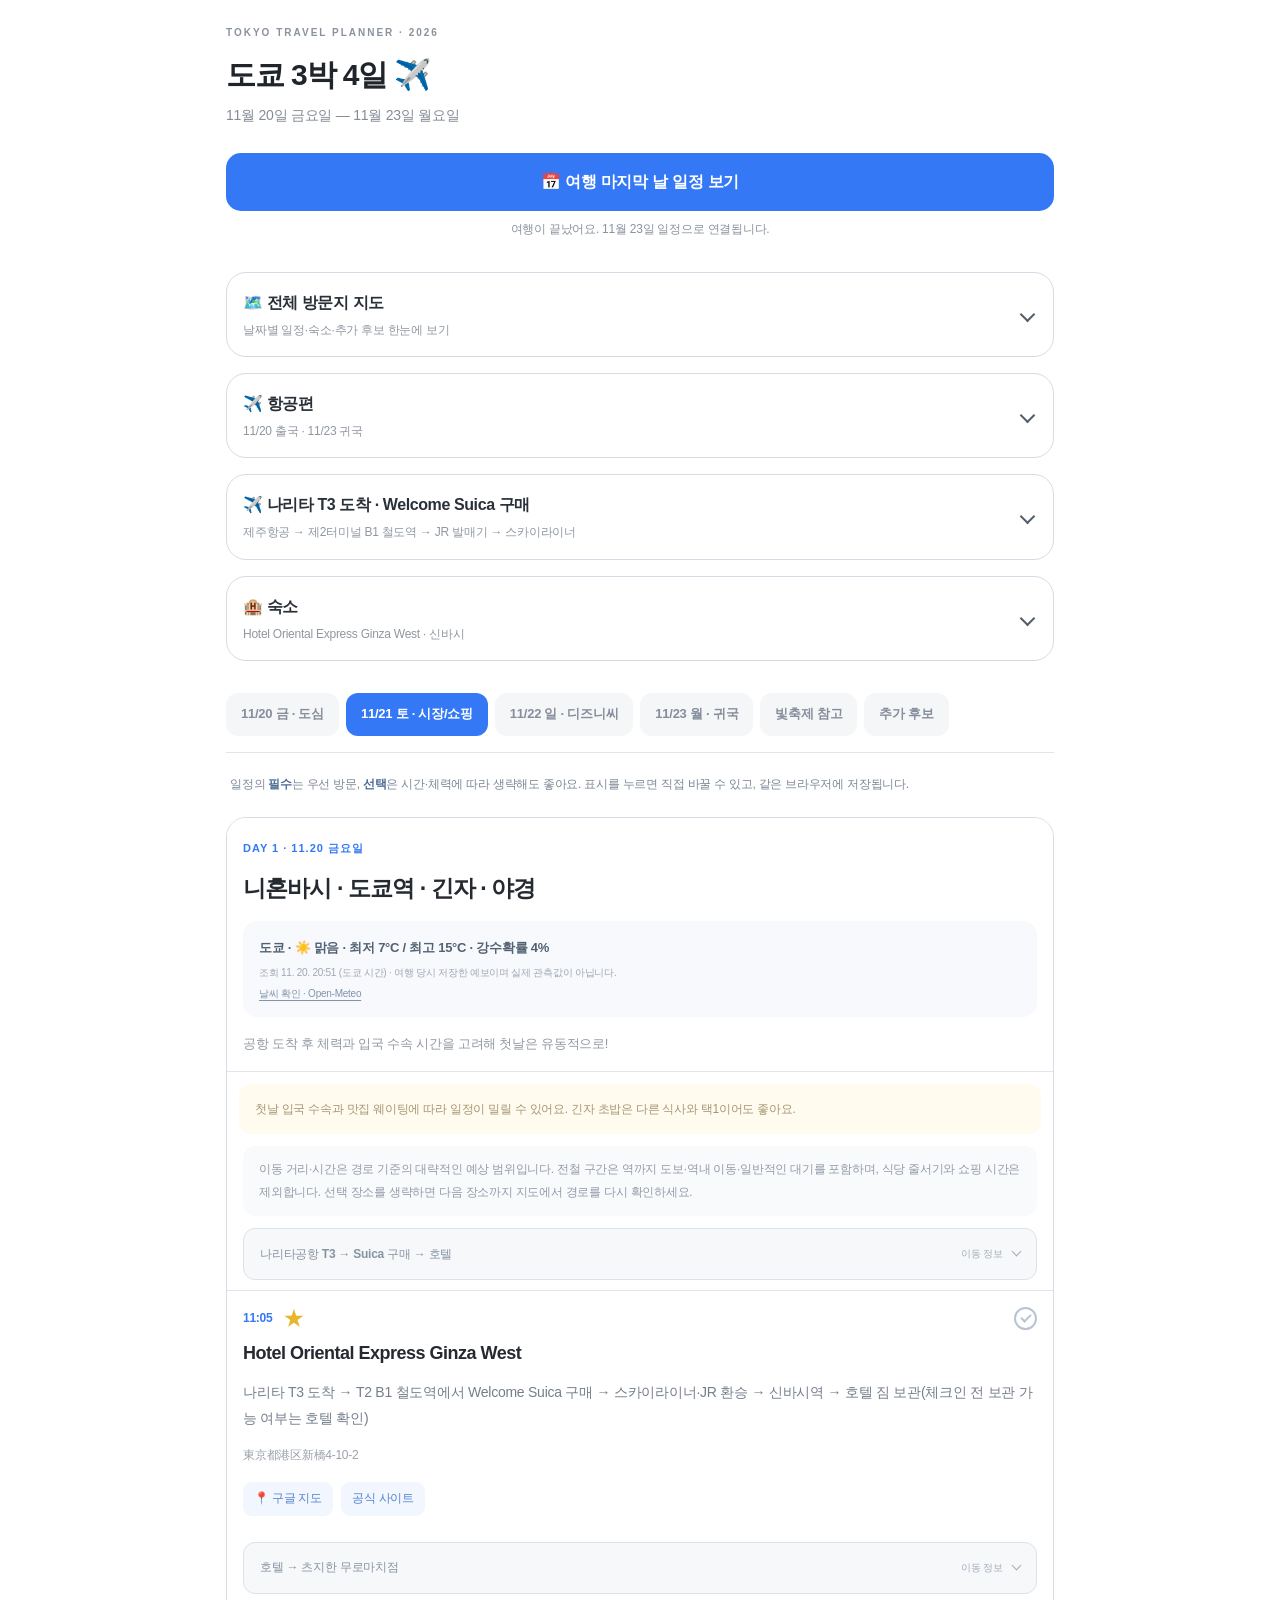
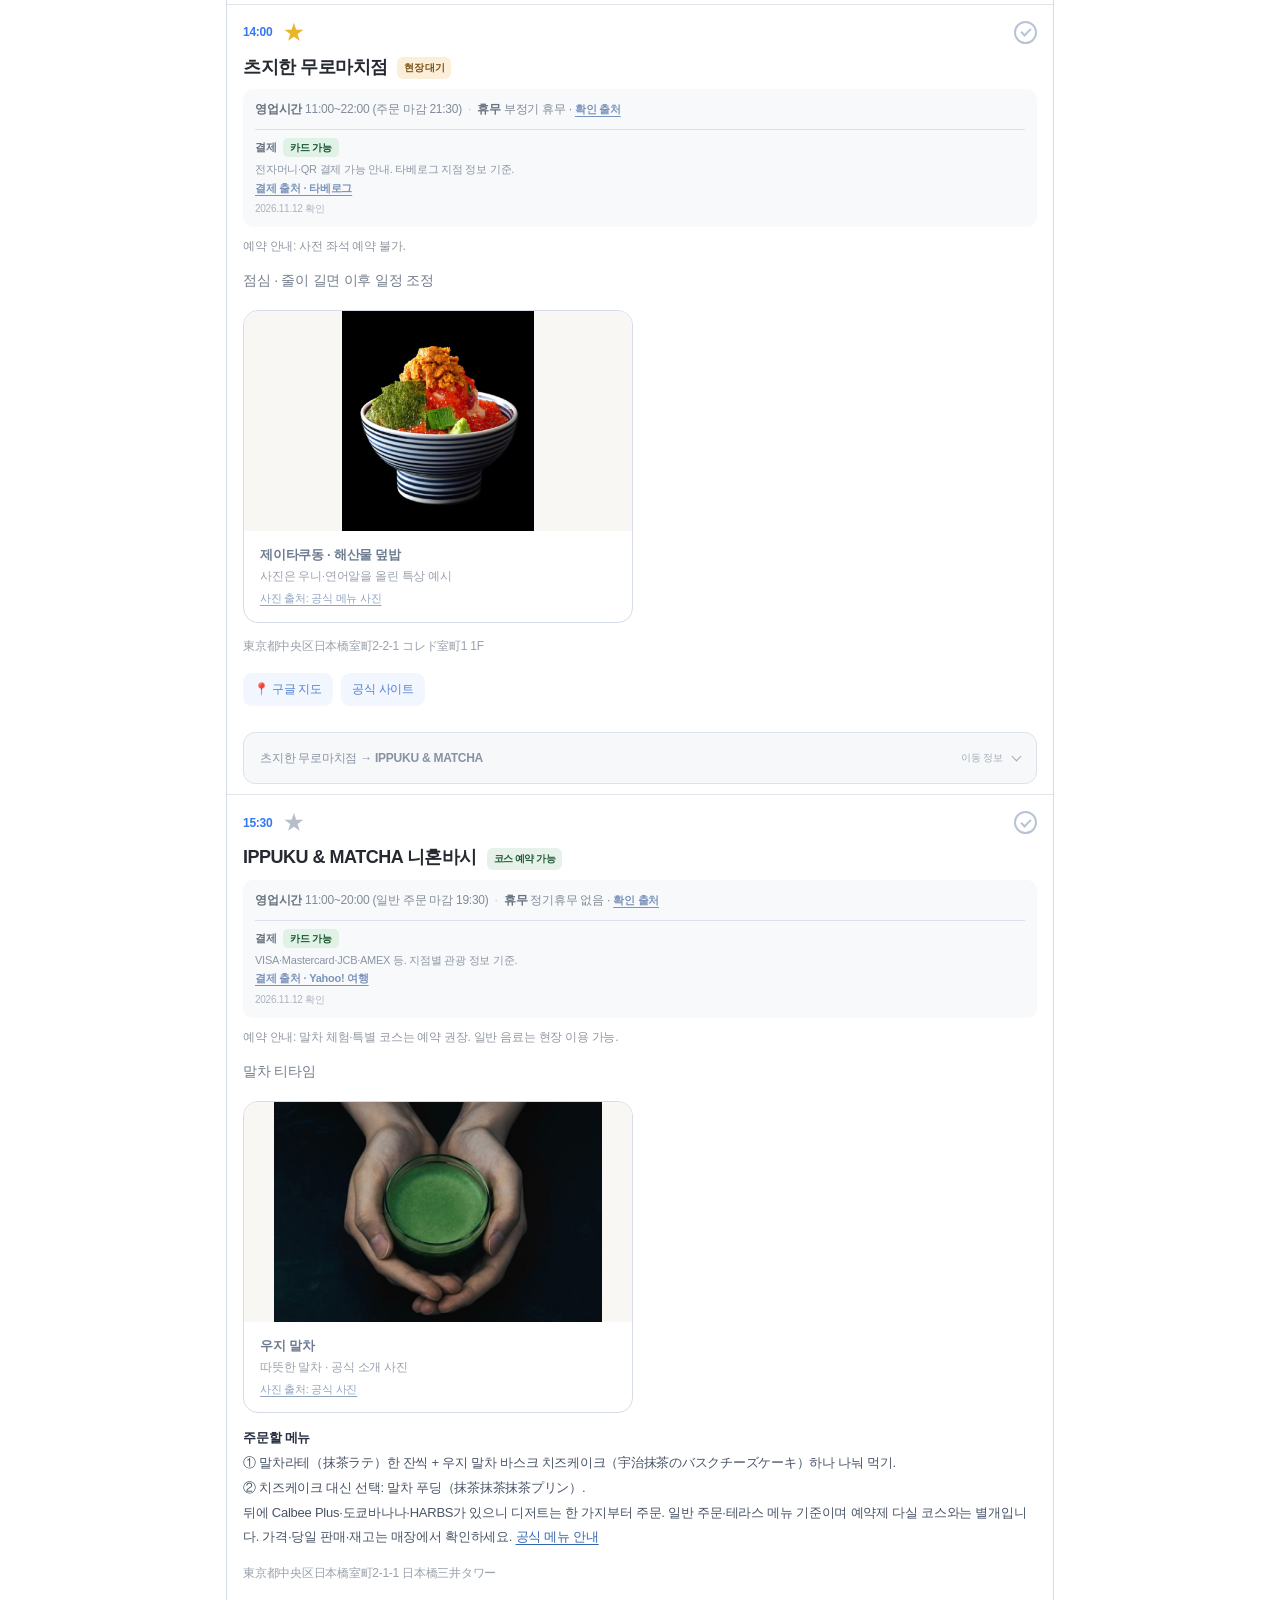
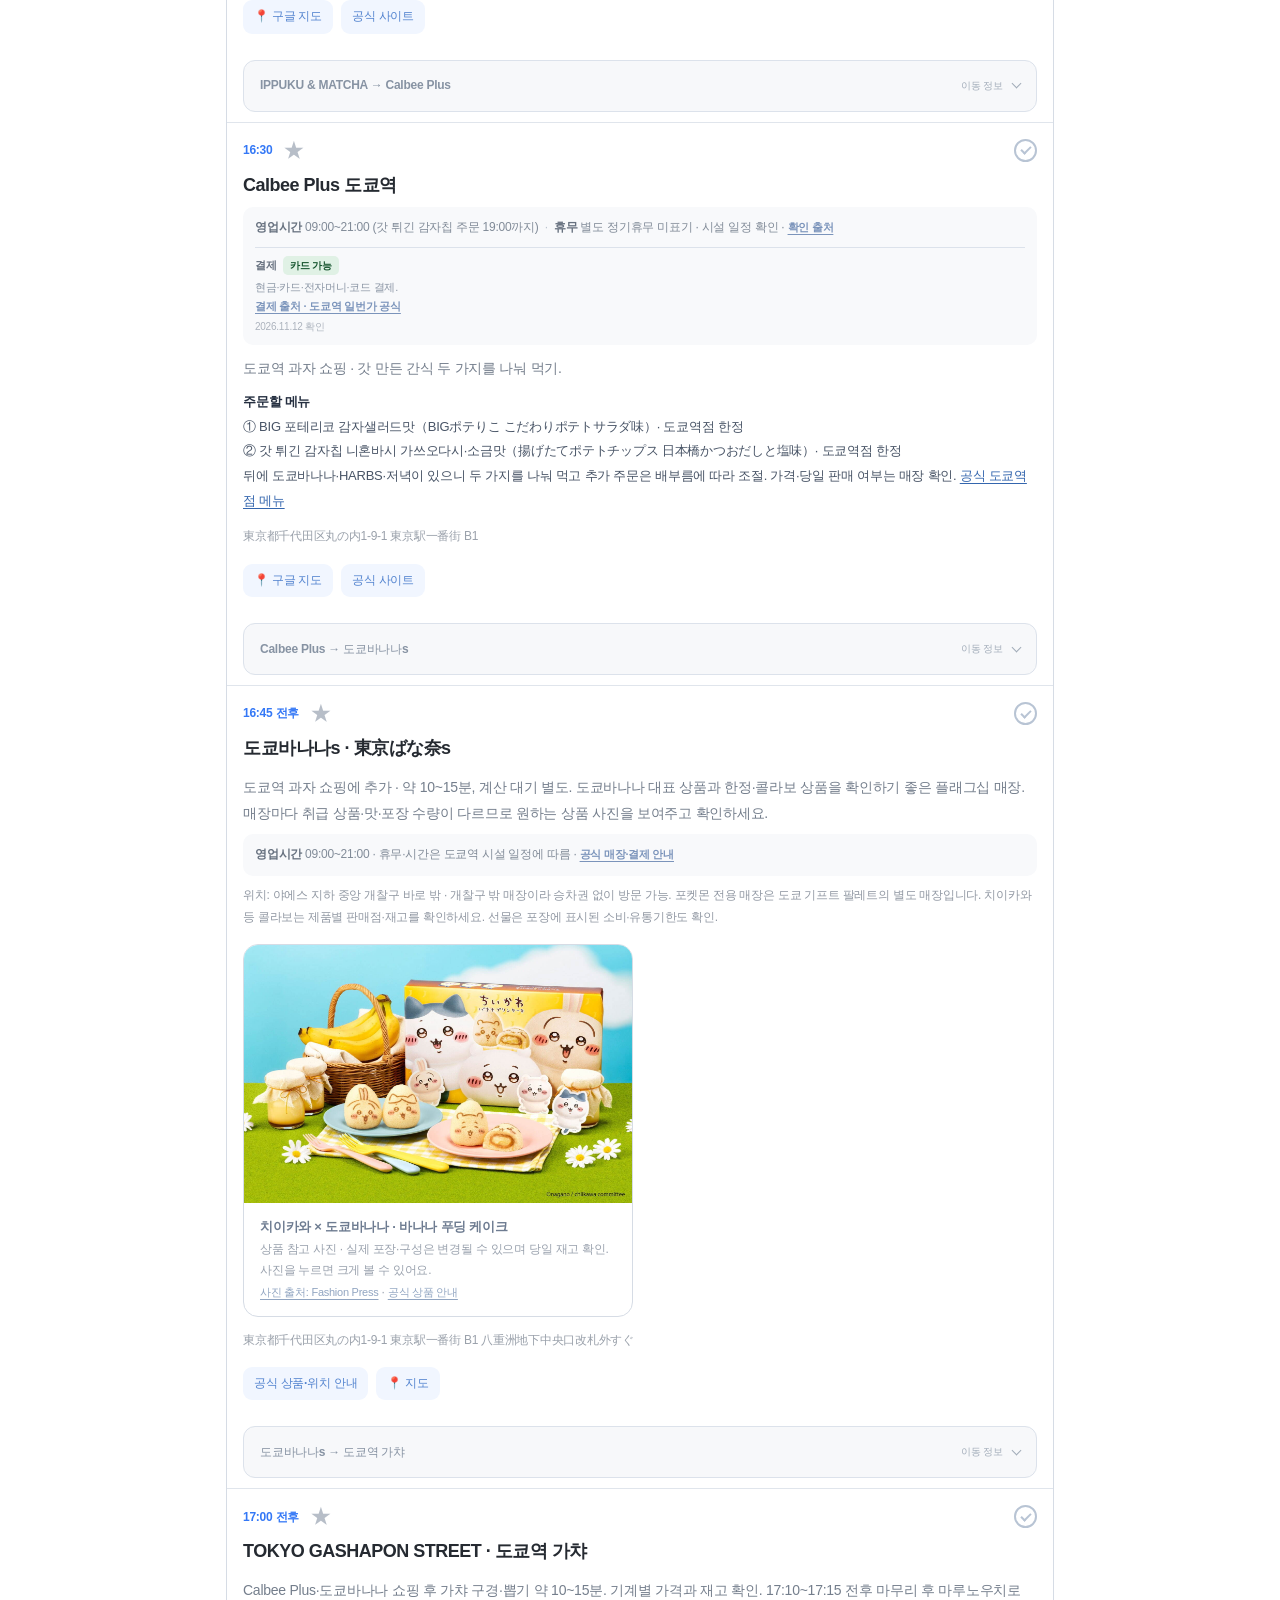
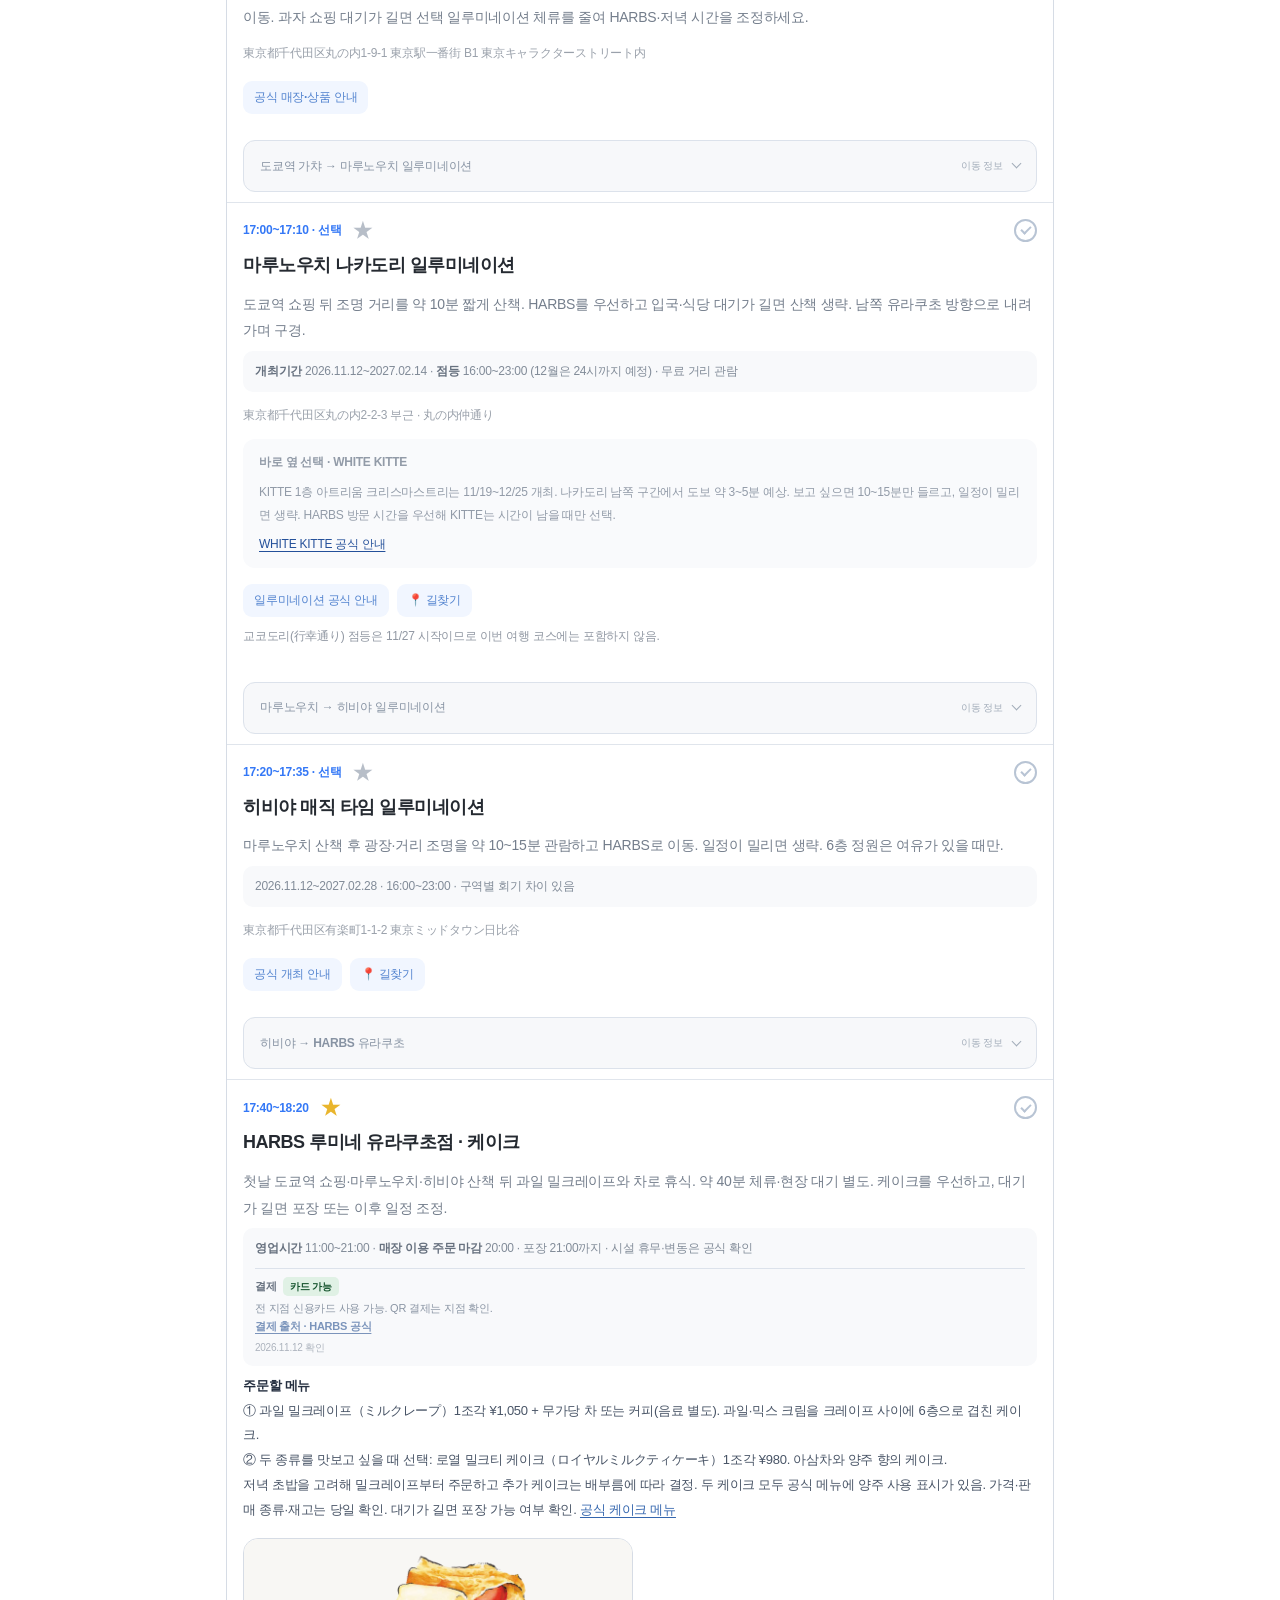
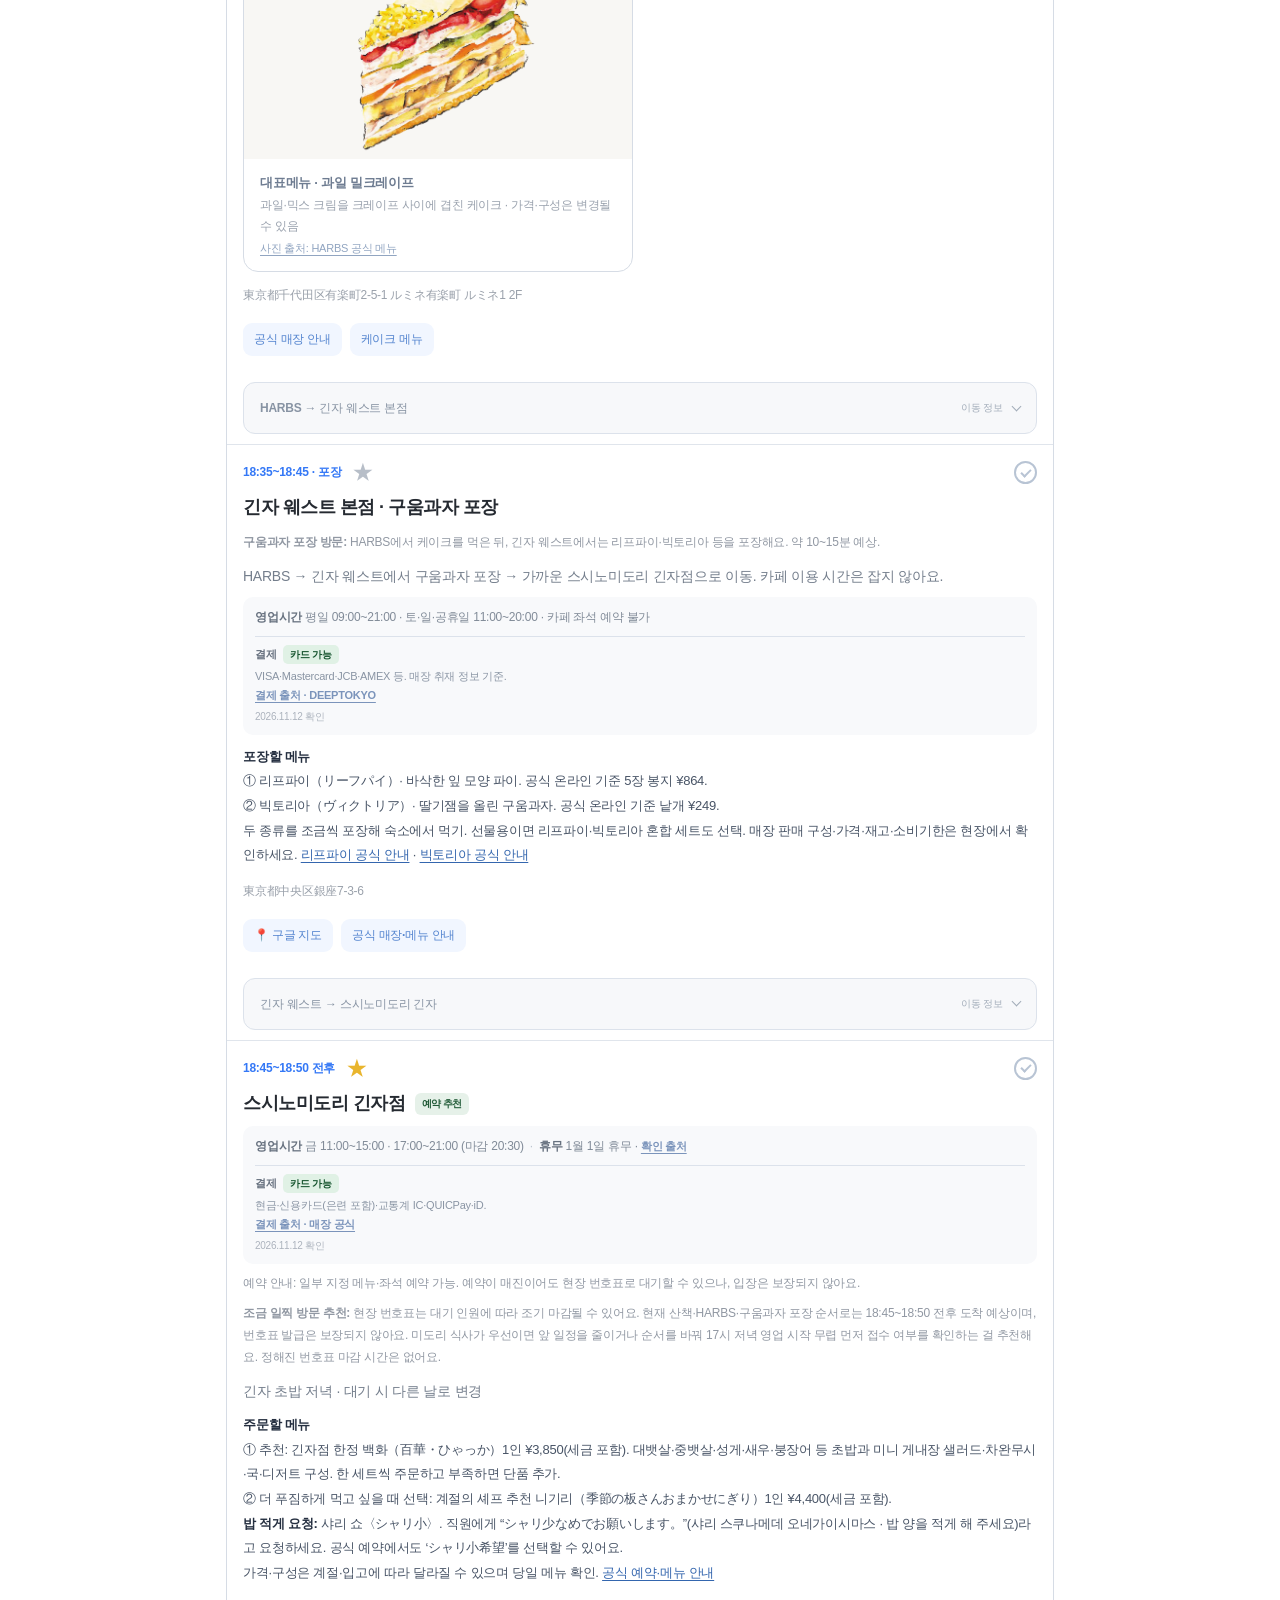
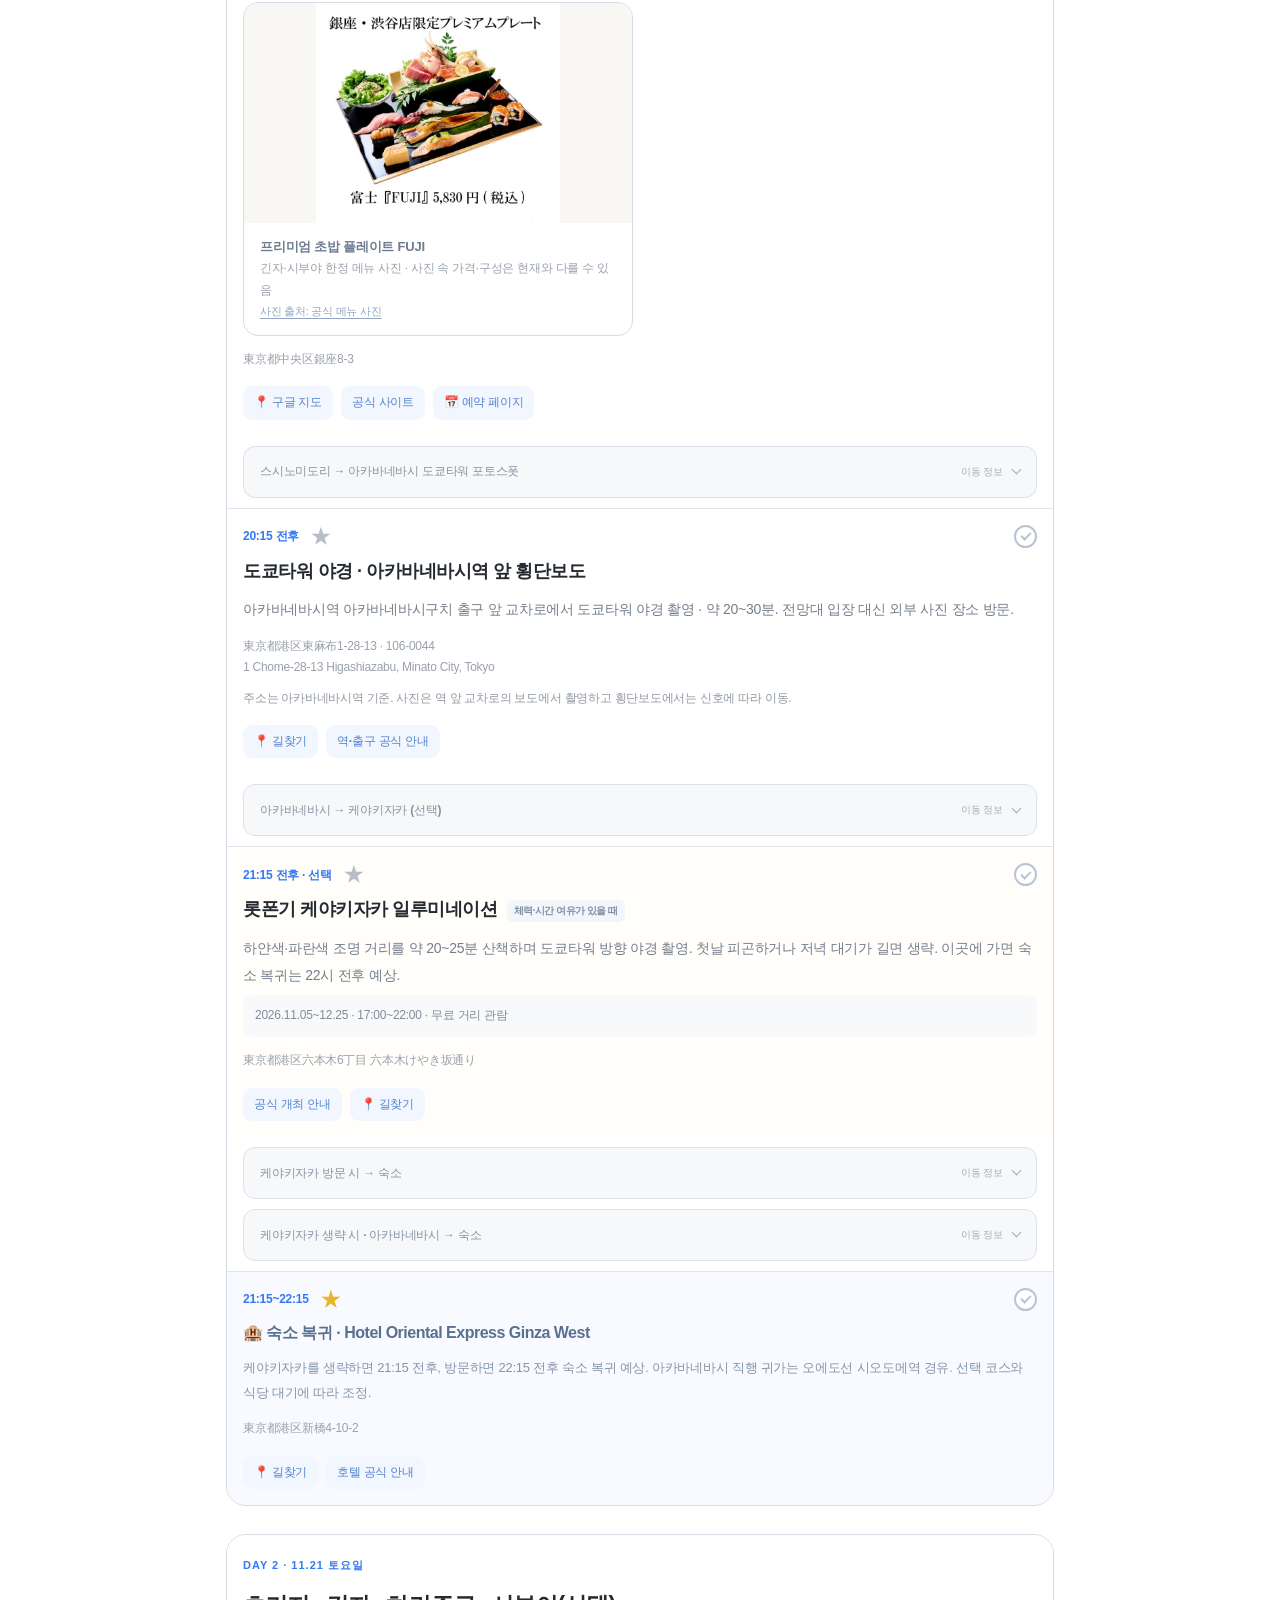
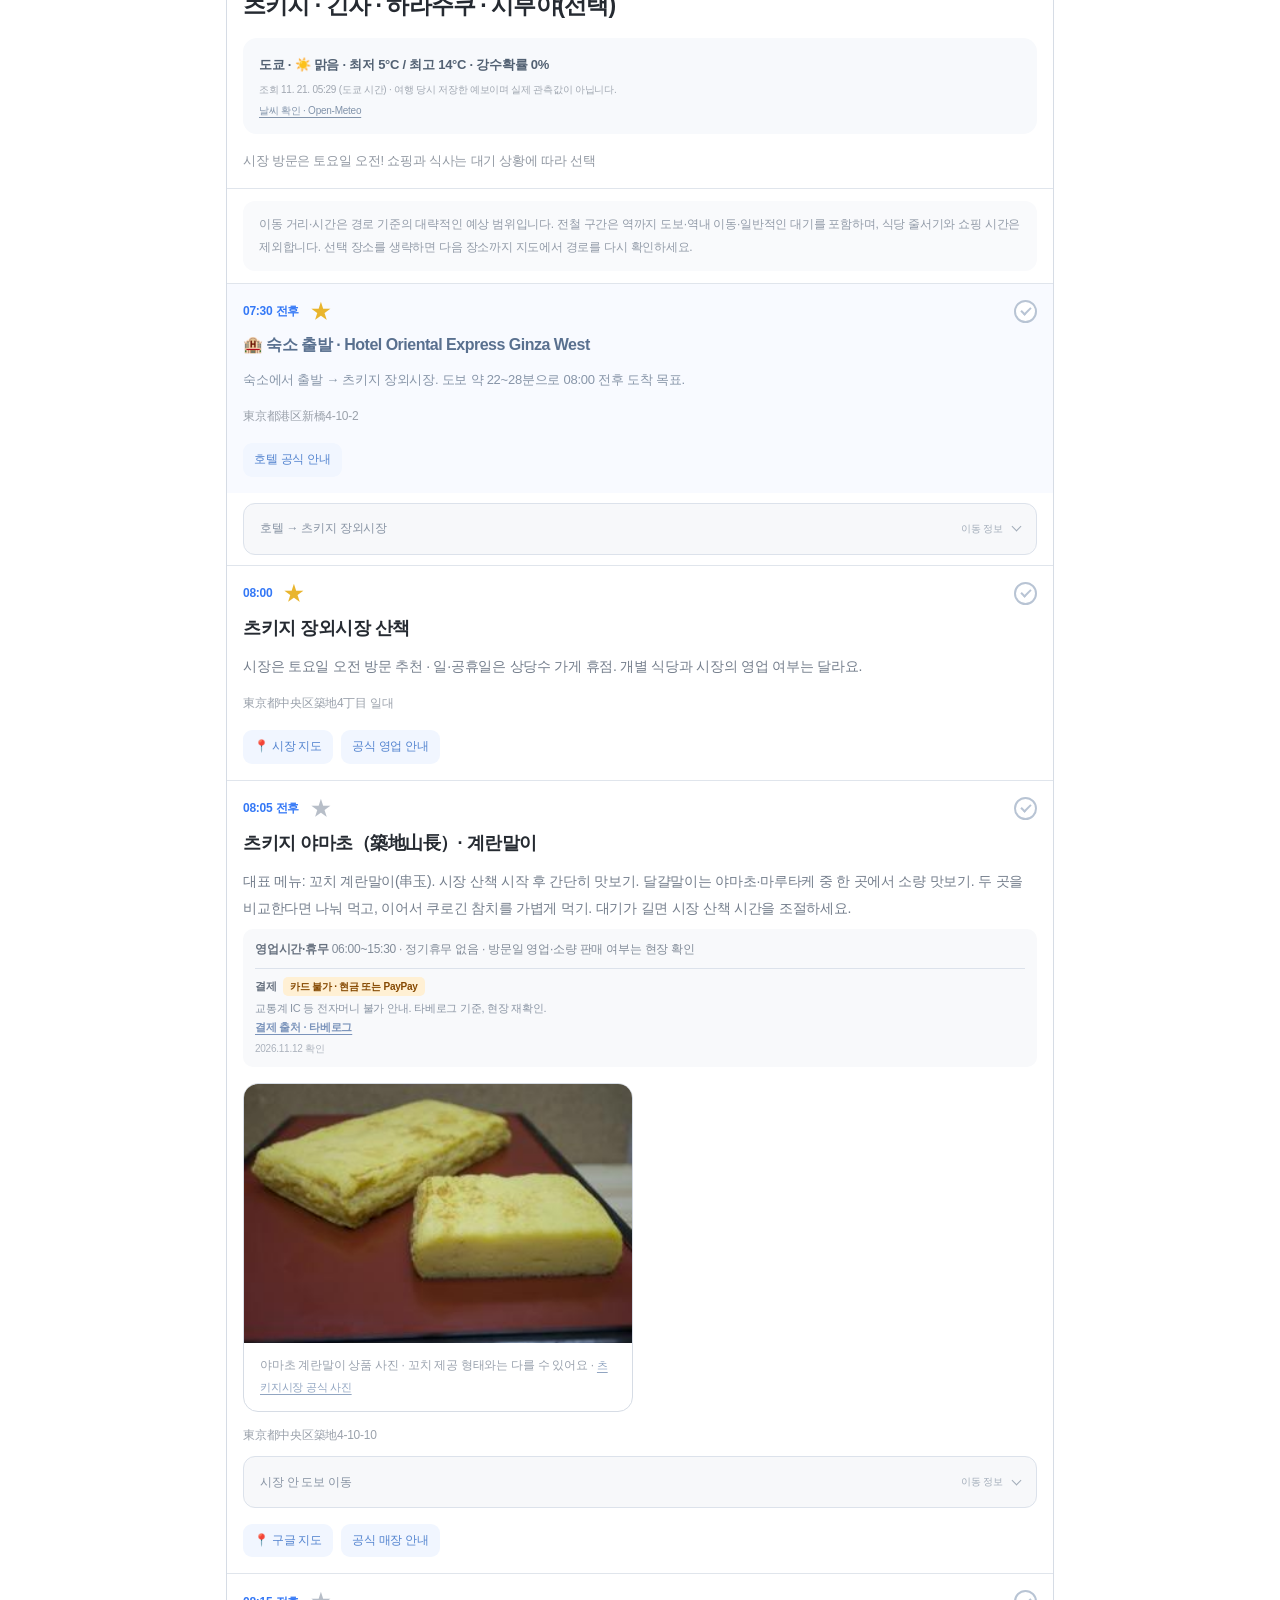
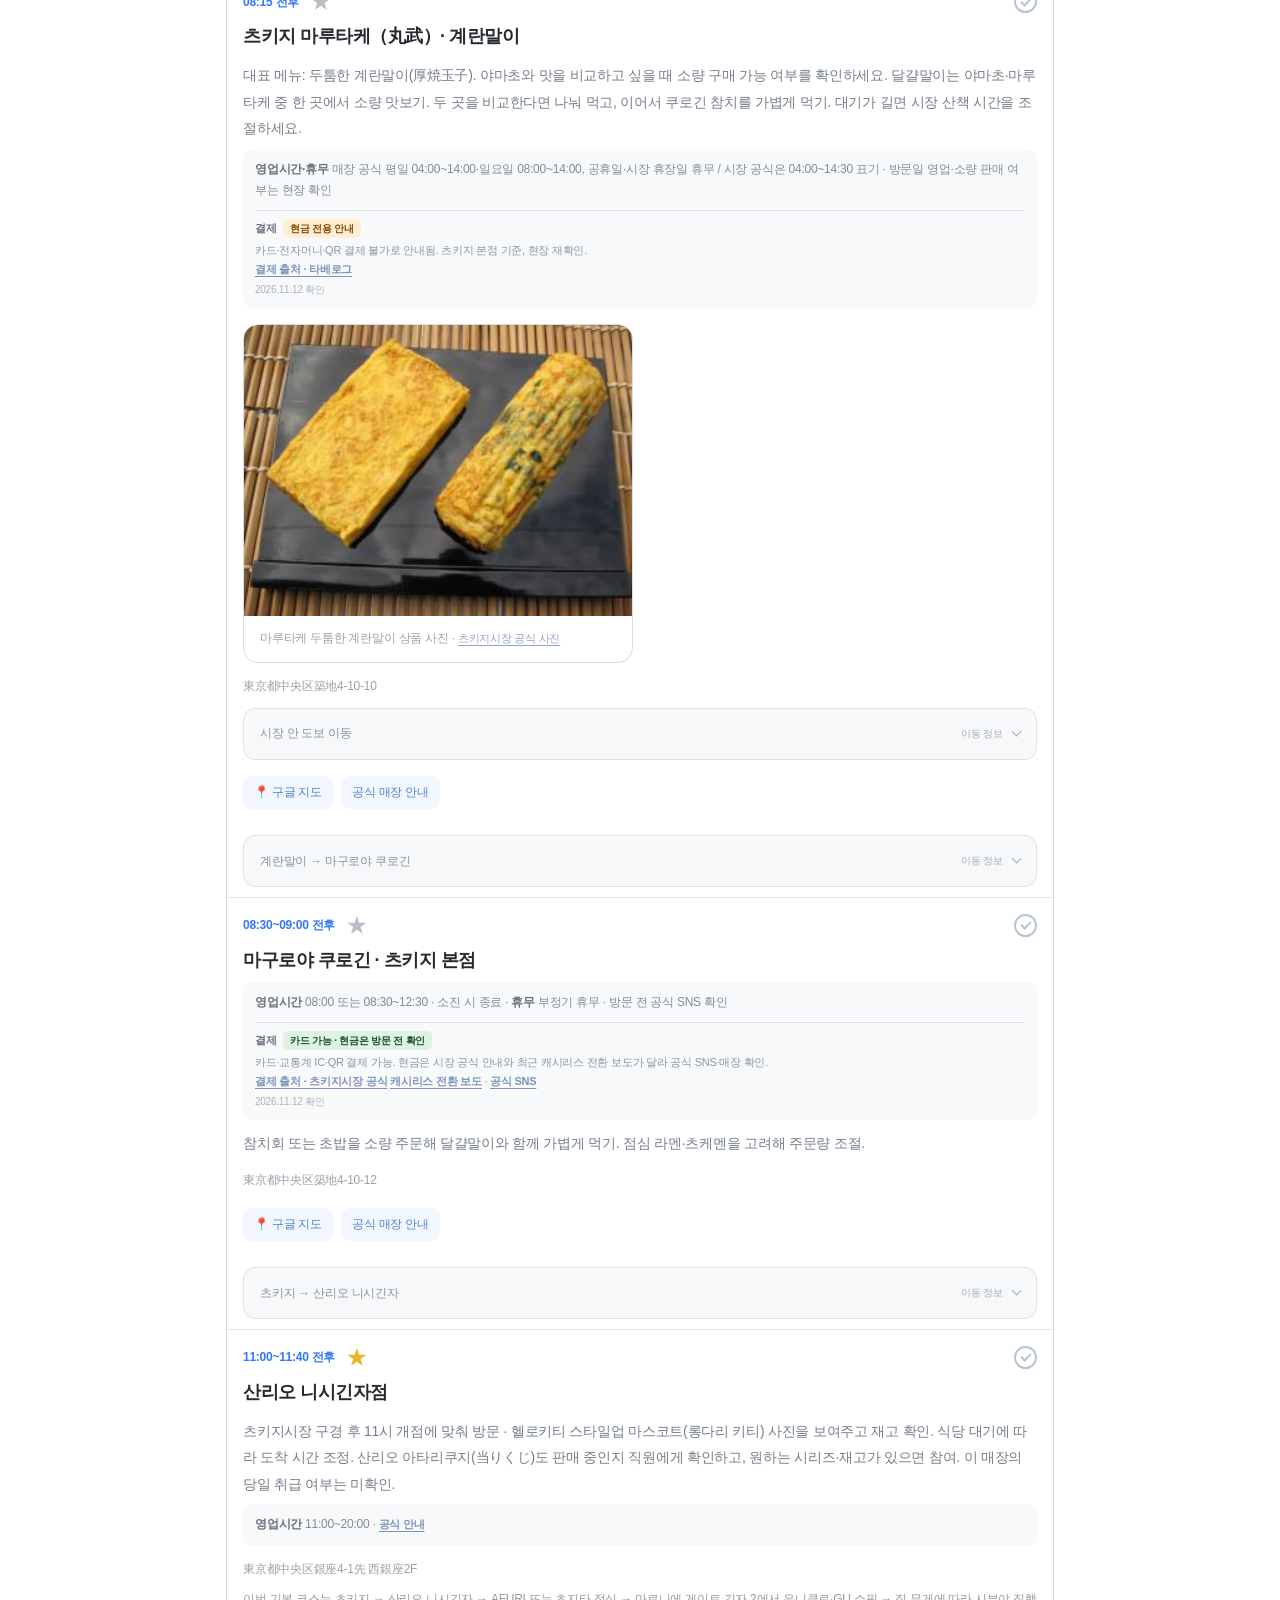
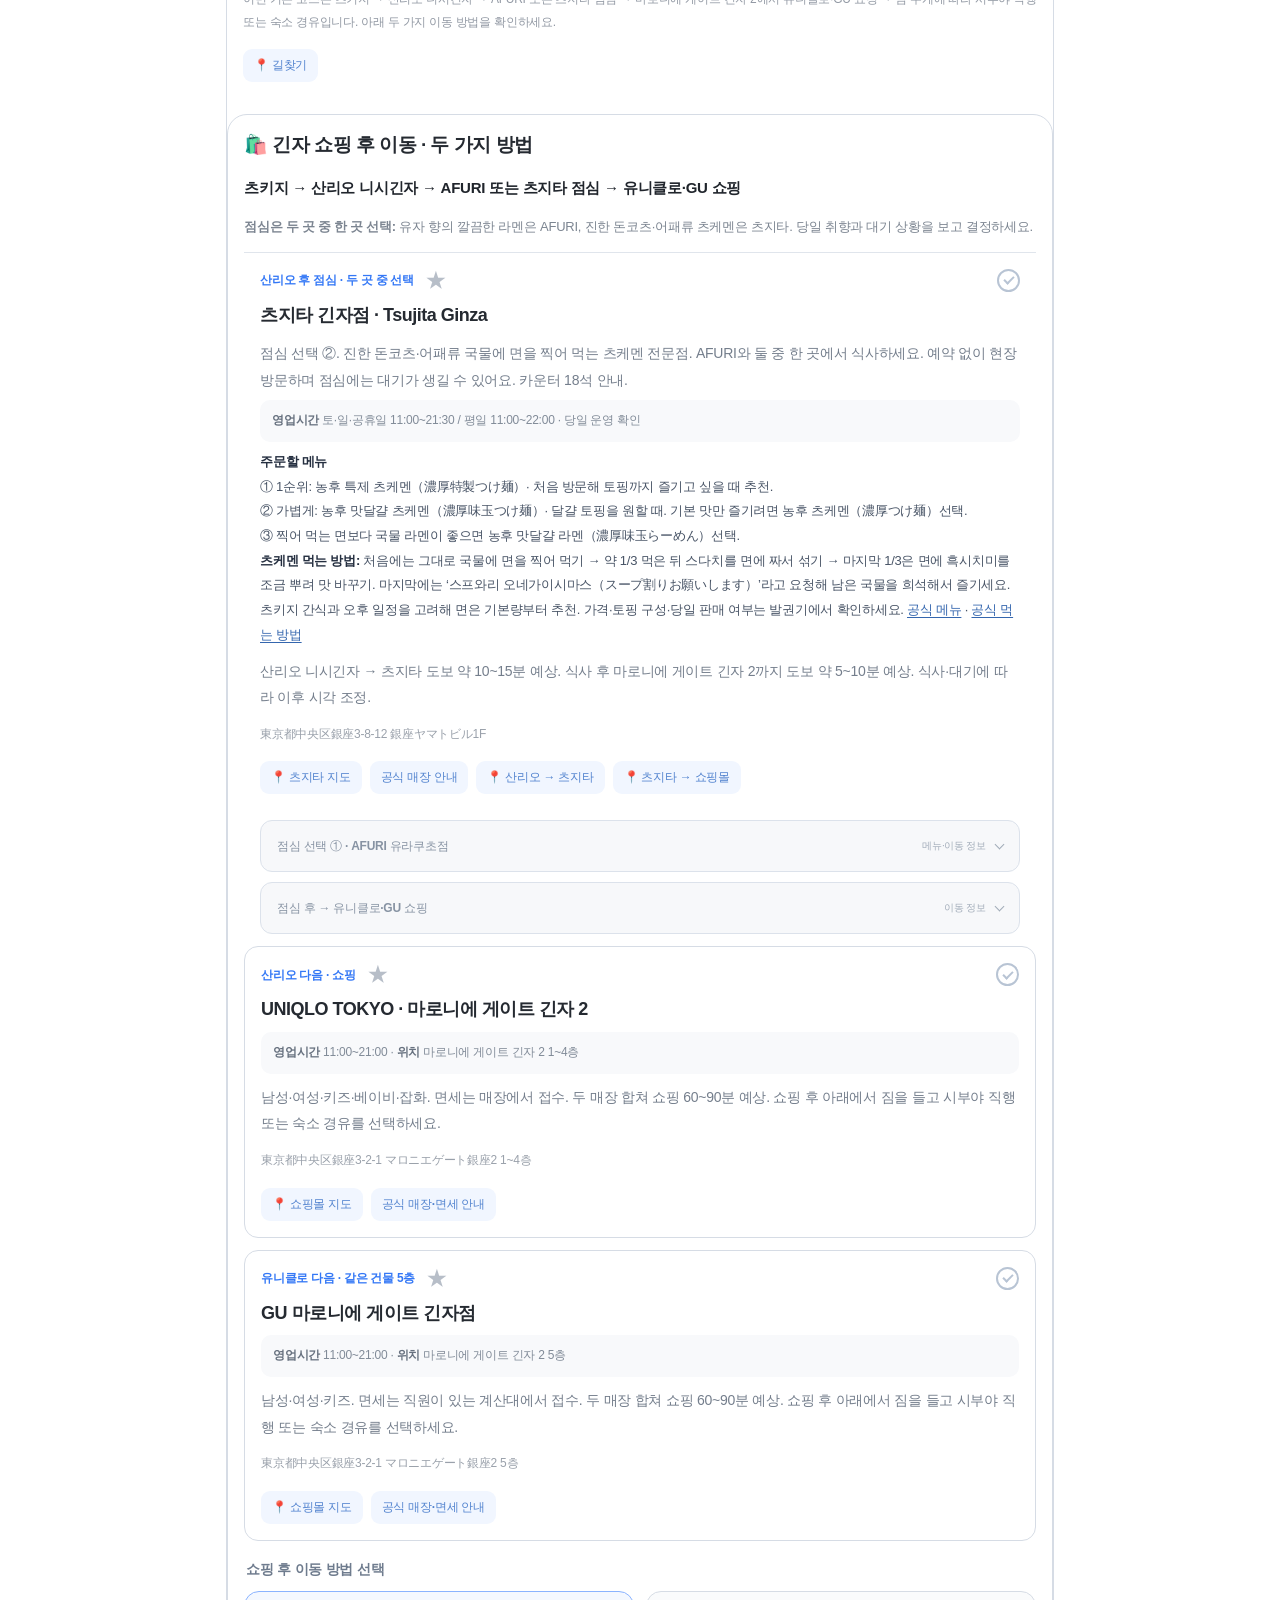
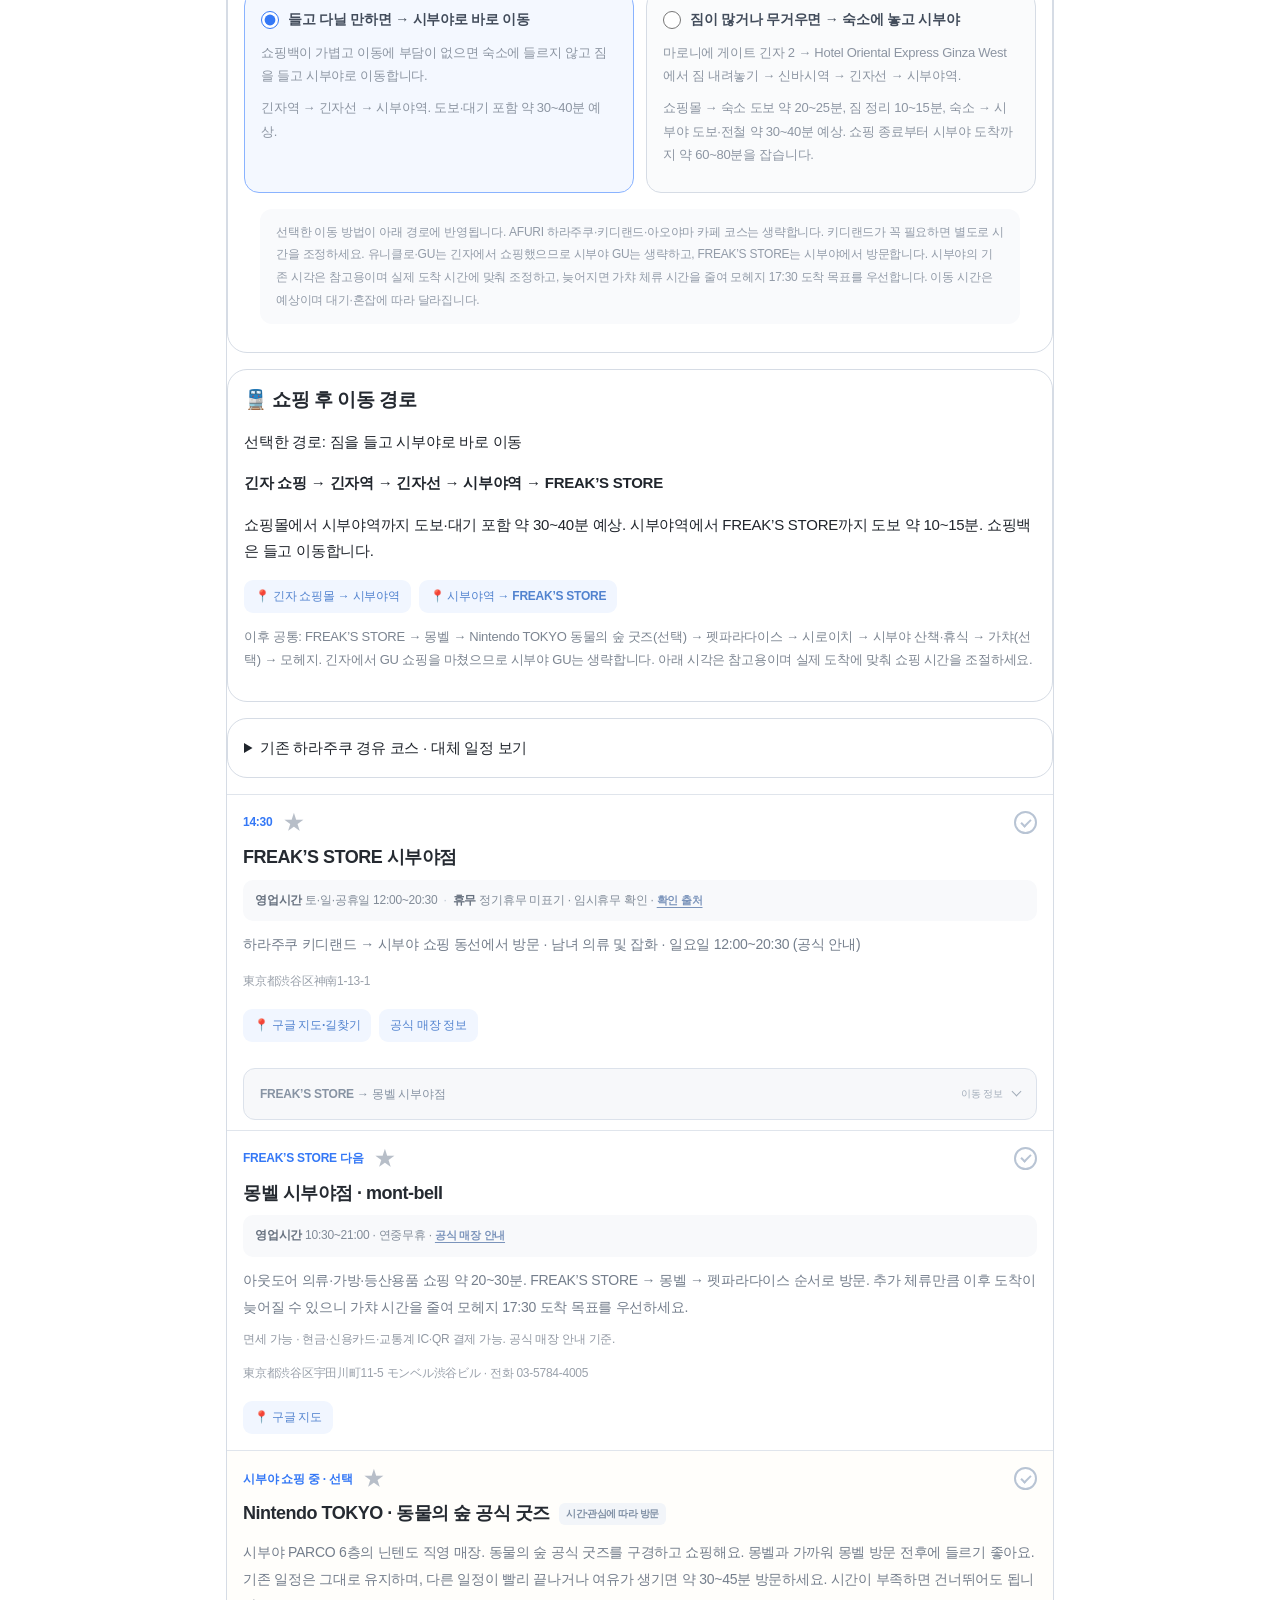
==== index.html @ 05de091c "Refresh trip weather forecasts" ====
<!DOCTYPE html>

<html lang="ko"><head><meta charset="utf-8"/><meta content="width=device-width,initial-scale=1" name="viewport"/><meta content="#ffffff" name="theme-color"/><title>도쿄 3박 4일 여행 일정표 | 2026.11.20–23</title><style>
:root{--ink:#223046;--muted:#6b7788;--line:#e6eaf0;--blue:#3158a3;--peach:#f8eee4;--bg:#f4f6f9}
*{box-sizing:border-box}html{scroll-behavior:smooth}body{margin:0;background:var(--bg);color:var(--ink);font-family:-apple-system,BlinkMacSystemFont,"Apple SD Gothic Neo","Noto Sans KR",sans-serif;line-height:1.65;-webkit-font-smoothing:antialiased}a{color:var(--blue);text-underline-offset:3px}button,input{font:inherit}.wrap{max-width:940px;margin:auto;padding:0 24px 56px}
.hero{padding:44px 0 28px;margin-bottom:24px;border-bottom:1px solid #dce3ed}.hero .eyebrow{font-size:10px;font-weight:750;letter-spacing:2.2px;color:#8793a5}.hero h1{font-size:clamp(24px,3.5vw,30px);letter-spacing:-1px;line-height:1.25;margin:14px 0 12px}.hero p{color:var(--muted);margin:0;font-size:14px}.hero .chips{display:flex;flex-wrap:wrap;gap:6px;margin-top:19px}.chip{font-size:11px;color:#627084;background:#eaf0f6;border-radius:7px;padding:5px 9px}.hero .map-action{margin-top:22px}.map-button{display:inline-flex;align-items:center;gap:24px;justify-content:space-between;min-height:48px;padding:12px 18px;background:#3158a3;border-radius:11px;color:white;text-decoration:none;font-size:14px;font-weight:750;box-shadow:0 4px 10px #3158a316}.map-button:hover{background:#244783}.map-button:focus-visible,summary:focus-visible,.tabs a:focus-visible{outline:3px solid #e2a352;outline-offset:3px}
.panel{background:white;border:1px solid var(--line);border-radius:14px;padding:20px;margin-bottom:14px}.panel h2{font-size:18px;letter-spacing:-.5px;margin:0 0 12px}.small{font-size:12px;color:var(--muted)}.label{font-size:11px;font-weight:750;letter-spacing:.6px;color:#778498}.flight{display:grid;grid-template-columns:1fr 1fr;gap:12px}.flight>div{border-radius:10px;background:#f5f7fa;padding:16px}.flight strong{display:block;font-size:23px;letter-spacing:-.7px;margin-top:6px}.route{font-size:12px;color:#607087;line-height:1.9}.edit{display:flex;flex-wrap:wrap;gap:8px;margin:14px 0 4px}.edit input{flex:1;min-width:170px;padding:10px 12px;border:1px solid #dbe1ea;border-radius:8px;font-size:12px;background:#fafbfc}.btn{padding:10px 13px;background:#edf2f9;color:#3158a3;border:0;border-radius:8px;text-decoration:none;cursor:pointer;font-weight:700;font-size:12px}
.overview{padding:0}.overview>summary{display:flex;align-items:center;justify-content:space-between;gap:16px;min-height:64px;padding:16px 20px;list-style:none;cursor:pointer}.overview>summary::-webkit-details-marker{display:none}.overview>summary .overview-title{font-size:13px;font-weight:750}.overview>summary .overview-sub{display:block;font-size:11px;color:#7d8797;font-weight:400;margin-top:2px}.overview>summary::after{content:"＋";color:#7d8da5;font-size:19px;flex-shrink:0}.overview[open]>summary::after{content:"−"}.overview-content{padding:0 20px 16px}.overview[open]>summary{border-bottom:1px solid var(--line);margin-bottom:16px}
.tabs{display:flex;gap:6px;overflow-x:auto;position:sticky;top:0;z-index:10;background:#f4f6f9f5;backdrop-filter:blur(12px);padding:12px 0;scrollbar-width:thin}.tabs a{white-space:nowrap;padding:9px 15px;border:1px solid #e0e6ef;border-radius:9px;background:#fff;color:#6b7788;font-size:12px;font-weight:700;text-decoration:none;transition:background .15s,color .15s}.tabs a.active{background:#223046;color:#fff;border-color:#223046}.tabs a:hover{border-color:#91a4c4}
.day{background:#fff;border:1px solid var(--line);border-radius:16px;margin:10px 0 28px;overflow:hidden;scroll-margin-top:74px;--day-color:#3158a3}#d2{--day-color:#b16a3c}#d3{--day-color:#3b816d}#d4{--day-color:#7e6a99}.day-head{padding:26px 26px 22px;border-bottom:1px solid var(--line);background:#fff}.day-head .date{display:inline-block;font-size:10px;font-weight:800;letter-spacing:1.4px;color:var(--day-color);background:color-mix(in srgb,var(--day-color) 7%,white);padding:4px 9px;border-radius:6px}.day-head h2{font-size:22px;font-weight:800;letter-spacing:-.8px;line-height:1.4;margin:10px 0 7px}.day-head p{font-size:12px;color:#8a94a3;margin:0}
.stop{display:grid;grid-template-columns:90px minmax(0,1fr) 22px;gap:14px;padding:25px 26px;border-top:1px solid #edf0f4;align-items:start}.stop-main{min-width:0}.time{font-size:12px;font-weight:750;color:var(--day-color);line-height:1.5;white-space:normal;padding-top:2px;font-variant-numeric:tabular-nums}.name{font-size:16px;font-weight:800;letter-spacing:-.35px;line-height:1.6}.detail{font-size:13px;color:#677488;margin-top:7px;line-height:1.8}.address{font-size:11px;color:#8c96a5;margin-top:10px;overflow-wrap:anywhere}.hours-note{font-size:11px;line-height:1.9;color:#8390a0;margin:9px 0}.hours-note b{font-weight:600;color:#738095}.hours-note a{font-size:10px;color:#8a96a7}.hours-sep{padding:0 3px}.reserve-note{font-size:11px;color:#8992a0;margin:8px 0;line-height:1.8}.links{display:flex;flex-wrap:wrap;gap:7px;margin-top:13px}.links a{padding:5px 9px;border:1px solid #e8ecf2;border-radius:7px;background:#fff;color:#536985;font-size:11px;font-weight:600;text-decoration:none}.links a:hover{background:#f0f4f9}.optional{background:#fffefb}.opt,.reserve-tag{display:inline-block;vertical-align:middle;margin:2px 0 2px 5px;padding:2px 6px;border-radius:5px;font-size:9px;font-weight:650;line-height:1.6;white-space:normal;background:#f2f4f7;color:#818b99}.opt{background:#f8efdf;color:#9a7942}.reserve-tag.recommend{background:#edf5ef;color:#5b8569}.reserve-tag.queue{background:#f9f0e5;color:#a38562}.reserve-tag.check{background:#f1f3f6;color:#89919d}.done{width:18px;height:18px;margin:5px 0 0;accent-color:var(--day-color);cursor:pointer}.stop:has(.done:checked){opacity:.5}.hotel-return{background:#f7f9fc}.hotel-return .name{font-size:13px;color:#66768c}.hotel-return .detail{font-size:12px}
.food-photo{margin:16px 0 13px;max-width:390px;border:1px solid #e9edf2;border-radius:11px;overflow:hidden;background:#fff}.food-photo>a{display:block;background:#f8f7f4}.food-photo img{display:block;width:100%;height:195px;object-fit:contain}.food-photo figcaption{padding:10px 12px;color:#8992a0;font-size:10px;line-height:1.7}.food-photo figcaption strong{display:block;color:#526176;font-size:12px;font-weight:700}.food-photo figcaption span{display:block}.food-photo figcaption a{font-size:9px;color:#9ba5b2}.mini .food-photo img{height:150px}
.transfer{font-size:12px;color:#65758a}details.transfer{margin:8px 26px;padding:0;border:1px dashed #dce4ee;border-radius:9px;background:#fafbfd;overflow:hidden}.transfer summary{display:flex;align-items:center;justify-content:space-between;gap:10px;min-height:42px;padding:9px 13px;cursor:pointer;list-style:none}.transfer summary::-webkit-details-marker{display:none}.transfer summary strong{font-size:11px;font-weight:550;line-height:1.5;color:#74839a}.transfer-toggle{display:flex;align-items:center;gap:8px;flex-shrink:0;color:#92a0b2;font-size:10px}.transfer-toggle::after{content:"⌄";font-size:16px}.transfer[open] .transfer-toggle::after{transform:rotate(180deg)}.transfer[open] summary{border-bottom:1px solid #e5eaf2;background:#f0f4f9}.transfer-body{padding:12px 14px;font-size:12px;line-height:1.8}.transfer-body p{margin:7px 0}.transfer-body a{font-size:11px}.transfer-note{margin:14px 20px;padding:12px 14px;border:1px solid #e7edf5;border-radius:9px;background:#f7f9fc;font-size:11px;line-height:1.8;color:#7a8798}.stop-main .transfer-note{margin:12px 0}.transfer-note p{margin:7px 0}.transfer-note a{font-size:10px}.alert{background:#fbf7ef;border:1px solid #f0e6d5;padding:12px 14px;border-radius:9px;color:#9b8564;font-size:11px;line-height:1.8}.extras{display:grid;grid-template-columns:repeat(2,minmax(0,1fr));gap:12px}.mini{background:#fafbfd;border:1px solid var(--line);border-radius:11px;padding:17px;min-width:0}.mini>b{font-size:13px;line-height:1.7}.mini p{font-size:12px;color:#7b8798;line-height:1.8;margin:9px 0}.mini a{font-size:11px}.footer{padding:24px 10px;font-size:11px;color:#9aa3af;text-align:center;line-height:1.9}
@media(max-width:600px){.wrap{padding:0 14px 36px}.hero{padding:30px 4px 24px;margin-bottom:18px}.hero h1{font-size:24px}.hero p{font-size:12px}.chip{font-size:10px}.map-button{display:flex;width:100%;min-height:48px}.overview>summary{padding:14px 16px}.overview-content{padding:0 16px 14px}.overview-title{max-width:100%}.overview-sub{overflow-wrap:anywhere}.panel{padding:16px}.panel.overview{padding:0}.flight{gap:8px}.flight>div{padding:12px}.flight strong{font-size:19px}.tabs{margin:0 -2px;padding:10px 2px;gap:5px}.tabs a{padding:8px 11px;font-size:11px}.day{border-radius:13px;margin-bottom:22px;scroll-margin-top:65px}.day-head{padding:22px 18px 18px}.day-head h2{font-size:20px}.stop{grid-template-columns:62px minmax(0,1fr) 18px;gap:10px;padding:21px 16px}.time{font-size:11px}.name{font-size:14px;line-height:1.7}.detail{font-size:12px}.food-photo{max-width:100%;margin-top:13px}.food-photo img{height:170px}.food-photo figcaption{padding:9px 10px}.address{font-size:10px}.done{width:17px;height:17px}.hours-note{font-size:10px}.links a{font-size:10px;padding:5px 7px}.extras{grid-template-columns:1fr}details.transfer{margin:6px 16px}.transfer summary{padding:10px 11px}.transfer summary strong{font-size:10px}.transfer-toggle{font-size:9px;gap:5px}.transfer-note{margin:12px 16px}.reserve-tag,.opt{font-size:8px}.alert{font-size:10px}.hotel-return .name{font-size:12px}}
@media(prefers-reduced-motion:reduce){html{scroll-behavior:auto}}

/* Readability: strong contrast and comfortable text sizes on every screen. */
:root{--ink:#17243a;--muted:#46566c;--line:#cbd5e1;--blue:#244f9a;--bg:#eef2f6}
body{color:#17243a;line-height:1.75;background:#eef2f6;font-size:15px}
.hero .eyebrow{color:#42546c;font-size:12px}.hero p{color:#405168;font-size:15px}.chip{color:#30455f;background:#e1e8f2;font-size:12px;padding:6px 10px}
.panel,.day{border-color:#c8d2df;box-shadow:0 2px 5px #23344b08}.panel h2{font-size:20px}.small,.route{color:#46566c;font-size:14px}.label{color:#3b506b;font-size:13px}.flight strong{color:#17243a}.btn{color:#244677;background:#e3ebf7;font-size:14px}.edit input{font-size:14px;color:#17243a;border-color:#aebed1;background:white}
.overview>summary .overview-title{font-size:16px;color:#1c304c}.overview>summary .overview-sub{font-size:13px;color:#43546c}.overview>summary::after{color:#344e70}.overview-content{padding-top:2px}
.tabs a{font-size:14px;color:#33465f;border-color:#b7c6da;padding:10px 15px}.tabs a.active{background:#244f9a;border-color:#244f9a;color:#fff}
.day-head{background:#f3f6fb;border-bottom-color:#c8d4e4}.day-head .date{font-size:12px;color:#244f9a;background:#e0e9f8;padding:5px 10px}.day-head h2{font-size:24px;color:#17243a}.day-head p{font-size:14px;color:#46566c}
.stop{padding-top:25px;padding-bottom:25px;border-top-color:#d7dfe9;grid-template-columns:94px minmax(0,1fr) 23px}.time{font-size:14px;font-weight:800;color:#214d8f;line-height:1.6}.name{font-size:18px;color:#17243a;line-height:1.6}.detail{font-size:15px;color:#34465e;line-height:1.85;margin-top:9px}.address{font-size:13px;color:#40536d;line-height:1.8}.hours-note{font-size:13px;color:#3c506b;line-height:1.9}.hours-note b{color:#273d59;font-weight:750}.hours-note a{font-size:12px;color:#24509a}.reserve-note{font-size:13px;color:#43556e;line-height:1.85}.links{gap:8px}.links a{font-size:13px;color:#244f9a;border-color:#b5c7e0;background:#f5f8fd;padding:7px 10px}.reserve-tag,.opt{font-size:12px;font-weight:700;padding:3px 7px;color:#3b4b60;background:#e5eaf0}.reserve-tag.recommend{color:#225b38;background:#e6f1e9}.reserve-tag.queue{color:#785016;background:#fbefd9}.reserve-tag.check{color:#435166;background:#e8edf3}.opt{color:#785016;background:#fbefd9}.done{width:21px;height:21px}.stop:has(.done:checked){opacity:.65}
.hotel-return .name{font-size:16px;color:#304863}.hotel-return .detail{font-size:14px;color:#43556e}.hotel-return{background:#edf3fb}
.food-photo figcaption{font-size:13px;color:#46566c;line-height:1.8}.food-photo figcaption strong{font-size:15px;color:#243c59}.food-photo figcaption a{font-size:12px;color:#24509a}.food-photo img{height:220px}
details.transfer{background:#e9f0fb;border:1px solid #b8cae4;border-left:3px solid #416ca8}.transfer summary{min-height:50px;padding:12px 14px;align-items:center}.transfer summary strong{font-size:14px;font-weight:700;color:#29466d}.transfer-toggle{font-size:13px;color:#34557d;line-height:1.4;align-items:center;gap:10px}.transfer-toggle::after{content:"";display:block;width:8px;height:8px;border-right:2px solid currentColor;border-bottom:2px solid currentColor;transform:translateY(-2px) rotate(45deg);flex-shrink:0}.transfer[open] .transfer-toggle::after{transform:translateY(2px) rotate(225deg)}.transfer[open] summary{background:#dfe9f8;border-bottom-color:#b8cae4}.transfer-body{font-size:14px;color:#304762;line-height:1.85}.transfer-body a{font-size:13px;color:#244f9a}.transfer-note{font-size:13px;color:#43556e;background:#f0f4fa;border-color:#cbd7e7;line-height:1.85}.transfer-note a{font-size:12px;color:#24509a}.alert{font-size:13px;color:#72521b;background:#fff7e8;border-color:#dfcda9}
.mini{background:#f7f9fc;border-color:#cbd5e1}.mini>b{font-size:15px;color:#243951}.mini p{font-size:14px;color:#40536c}.mini a{font-size:13px;color:#244f9a}.footer{font-size:13px;color:#4b5e76}
@media(max-width:600px){.wrap{padding-left:12px;padding-right:12px}.hero p{font-size:14px}.hero .eyebrow{font-size:11px}.chip{font-size:12px}.panel{padding:17px}.panel.overview{padding:0}.overview>summary .overview-title{font-size:16px}.overview>summary .overview-sub{font-size:13px}.tabs a{font-size:13px;padding:10px 12px}.day-head{padding:22px 17px}.day-head h2{font-size:22px}.day-head p{font-size:14px}.stop{grid-template-columns:66px minmax(0,1fr) 20px;gap:9px;padding:23px 14px}.time{font-size:13px}.name{font-size:17px}.detail{font-size:14px}.hours-note,.reserve-note,.address{font-size:13px}.hours-note a{font-size:12px}.reserve-tag,.opt{font-size:11px}.links a{font-size:12px;padding:7px 9px}.done{width:20px;height:20px}.food-photo img{height:190px}.food-photo figcaption{font-size:12px}.food-photo figcaption strong{font-size:14px}.food-photo figcaption a{font-size:12px}details.transfer{margin:8px 14px}.transfer summary{padding:12px;gap:9px}.transfer summary strong{font-size:13px;line-height:1.6}.transfer-toggle{font-size:12px;gap:9px}.transfer-body,.transfer-note{font-size:13px}.transfer-note a{font-size:12px}.alert{font-size:13px}.hotel-return .name{font-size:15px}.hotel-return .detail{font-size:14px}.small,.route{font-size:13px}}
.illumination-reference{scroll-margin-top:76px}.reference-gallery{display:grid;grid-template-columns:repeat(2,minmax(0,1fr));gap:16px;margin:18px 0}.reference-image{margin:0;border:1px solid #c8d4e4;border-radius:12px;overflow:hidden;background:#fff}.reference-image>a{display:block;background:#101622}.reference-image img{display:block;width:100%;height:460px;object-fit:contain}.reference-image figcaption{display:flex;gap:10px;flex-wrap:wrap;justify-content:space-between;align-items:center;padding:13px 14px;font-size:13px;color:#243b5a}.reference-image figcaption a{font-size:12px;font-weight:700;color:#244f9a}.reference-image>a:focus-visible{outline:3px solid #3158a3;outline-offset:-3px}@media(max-width:600px){.reference-gallery{grid-template-columns:1fr;gap:16px}.reference-image img{height:auto;max-height:650px}.reference-image figcaption{font-size:14px}.reference-image figcaption a{font-size:13px}}.trip-map{scroll-margin-top:76px}.trip-map iframe{display:block;border:1px solid #bac9df;border-radius:10px;width:100%;height:560px;background:#edf2f8}@media(max-width:600px){.trip-map iframe{height:440px}.trip-map .overview-content{padding-left:10px;padding-right:10px}}
.payment-note{margin-top:8px;padding-top:8px;border-top:1px solid #ccd6e3;line-height:1.7}.payment-badge{display:inline-block;padding:1px 7px;border-radius:5px;font-weight:750;margin:0 4px}.payment-card{background:#e0f1e5;color:#14532d}.payment-cash{background:#fff0d4;color:#854800}.payment-cashless{background:#e5eaff;color:#243c8c}.payment-detail{display:block;margin-top:3px}.payment-note a{font-size:12px}.payment-checked{display:block;color:#64748b;font-size:11px;margin-top:3px}

.airport-steps{padding-left:24px}.airport-steps>li{padding:5px 0 10px}.airport-steps p{margin:6px 0;font-size:14px;color:#334155;line-height:1.8}#airport-arrival-guide{scroll-margin-top:76px}
</style><style>.closure-note{font-size:11px;color:#556477;margin-top:4px}.closure-note a{font-size:11px;text-decoration:underline}.closure-tag{display:inline-block;font-size:10px;font-weight:700;margin-left:6px;padding:2px 6px;border-radius:6px;background:#eaf4ef;color:#27664b;border:1px solid #cbe5d5;vertical-align:middle}.closure-tag.uncertain{background:#fff4e5;color:#8c5a23;border-color:#f3dfc3}.mini .closure-note{line-height:1.45}.mini .closure-tag{margin-top:4px}</style><style>.hours-note{margin:7px 0 4px;font-size:12px;line-height:1.6;background:#f6f8fb;border-radius:8px;padding:7px 9px;color:#42516a}.hours-note b{color:#263955}.hours-note a{font-weight:700}.hours-sep{color:#bcc5d0}.day-head{background:#f6f8fb}.stop:has(.done:checked){opacity:1}.stop:has(.done:checked) .name{text-decoration:underline;text-decoration-color:#cbd5e1}.mini .hours-note{font-size:11px}</style><style>[hidden]{display:none!important}.ginza-route-picker{border:0;padding:0;margin:16px 0}.ginza-route-picker legend{font-weight:700;margin-bottom:10px}.ginza-route-picker label{display:block;cursor:pointer}.ginza-route-picker label:has(input:checked){border:2px solid #3158a3;background:#edf3ff}.ginza-route-picker input{accent-color:#3158a3;width:18px;height:18px}</style><style>
/* Mobile stop layout: keep time above the title and completion control. */
@media(max-width:600px){
 .stop{grid-template-columns:minmax(0,1fr) 24px;column-gap:10px;row-gap:7px}
 .stop>.time{grid-column:1/-1;grid-row:1;min-width:0;padding-top:0;white-space:normal;overflow-wrap:anywhere;line-height:1.5}
 .stop>.stop-main{grid-column:1;grid-row:2;min-width:0}
 .stop>.done{grid-column:2;grid-row:2;justify-self:end;align-self:start;margin-top:4px}
 .stop .name{overflow-wrap:anywhere}
}
</style><style>.trip-weather{margin:12px 0;padding:12px 14px;background:#fff;border:1px solid #cbd7e7;border-radius:10px;line-height:1.7}.weather-summary{font-size:14px;font-weight:700;color:#263f60;overflow-wrap:anywhere}.weather-meta,.weather-source{font-size:11px;color:#53667d;margin-top:4px}.weather-source a{color:#3158a3}@media(max-width:600px){.trip-weather{padding:10px 12px}.weather-summary{font-size:13px}}</style><style>.back-to-top{position:fixed;right:max(18px,env(safe-area-inset-right));bottom:calc(20px + env(safe-area-inset-bottom));z-index:50;display:flex;flex-direction:column;align-items:center;justify-content:center;gap:1px;width:56px;height:56px;padding:5px;border:1px solid #ffffff55;border-radius:50%;background:#244f9a;color:#fff;box-shadow:0 4px 16px #17243a33;cursor:pointer;font:inherit;font-size:11px;font-weight:700;line-height:1.2}.back-to-top span[aria-hidden]{font-size:24px}.back-to-top:hover{background:#193f80}.back-to-top:focus-visible{outline:3px solid #e2a352;outline-offset:4px}#page-top:focus{outline:none}@media(max-width:600px){.wrap{padding-bottom:100px}}</style><style>
@keyframes back-to-top-float{
  0%,100%{transform:translateY(0);box-shadow:0 4px 14px #17243a33}
  50%{transform:translateY(-7px);box-shadow:0 11px 22px #17243a26}
}
.back-to-top{animation:back-to-top-float 3s ease-in-out infinite;transition:background .2s}
.back-to-top:hover,.back-to-top:focus-visible,.back-to-top:active{animation-play-state:paused}
@media(prefers-reduced-motion:reduce){.back-to-top{animation:none;transition:none}}
</style><link rel="stylesheet" href="app-theme.css?v=20261117-ginza-stops"/></head><body><main class="wrap"><header class="hero" id="page-top" tabindex="-1"><div class="eyebrow">TOKYO TRAVEL PLANNER · 2026</div><h1>도쿄 3박 4일 ✈️</h1><p>11월 20일 금요일 — 11월 23일 월요일</p><div class="map-action"><a class="map-button" id="today-itinerary" href="#d1">📅 오늘 일정 바로 보기</a><p class="small" id="today-itinerary-note" style="margin-top:8px">도쿄 현지 날짜에 맞는 일정으로 이동합니다.</p></div></header><details class="panel overview trip-map" id="trip-map"><summary><span><span class="overview-title">🗺️ 전체 방문지 지도</span><span class="overview-sub">날짜별 일정·숙소·추가 후보 한눈에 보기</span></span></summary><div class="overview-content"><iframe title="도쿄 여행 날짜별 방문지 지도" src="map.html?v=20261116-hotel-bookends" loading="lazy" style="height:750px" allowfullscreen></iframe><div class="links"><a href="map.html" target="_blank" rel="noopener">날짜별 지도 크게 보기 ↗</a><a href="map.html?place=afuri&amp;v=20261116-hotel-bookends" target="_blank" rel="noopener">🍜 AFURI 지도에서 바로 보기</a><a href="https://maps.app.goo.gl/VnUzgmYiowKpeN4q6" target="_blank" rel="noopener">AFURI Google 지도</a><a href="tokyo-trip.kml" download>Google 내 지도용 KML 다운로드</a></div><p class="small">날짜를 선택하면 해당 일정의 핀과 장소 목록을 볼 수 있어요. AFURI·쿠로긴·야마초·마루타케와 카페 위치까지 반영했습니다. 같은 건물의 장소는 핀을 함께 표시하며, 핀을 누르면 각 장소의 주소·길찾기가 나와요.</p></div></details>
<details class="panel overview"><summary><span><span class="overview-title">✈️ 항공편</span><span class="overview-sub">11/20 출국 · 11/23 귀국</span></span></summary><div class="overview-content"><div class="flight"><div><span class="label">11/20 출국 · 7C1187</span><strong>08:35 → 11:05</strong><span class="small">인천 → 나리타 제3터미널(T3)</span></div><div><span class="label">11/23 귀국 · 7C1184</span><strong>13:15 → 16:15</strong><span class="small">나리타 제3터미널(T3) → 인천 · 예약증 확인</span></div></div><p class="small">※ 항공편 시간은 현재 대화에서 제공된 정보 기준. 실제 예약증·출발 터미널을 재확인하세요.</p></div></details><details class="panel overview" id="airport-arrival-guide"><summary><span><span class="overview-title">✈️ 나리타 T3 도착 · Welcome Suica 구매</span><span class="overview-sub">제주항공 → 제2터미널 B1 철도역 → JR 발매기 → 스카이라이너</span></span></summary><div class="overview-content"><p><b>제주항공은 나리타 제3터미널(T3) 기준.</b> 입국심사·수하물 수령·세관을 마친 뒤 아래 순서대로 이동하세요. 출발 전 예약증의 터미널도 확인하세요.</p><ol class="airport-steps"><li><b>제3터미널 도착 후 제2터미널로 이동</b><p>‘Terminal 2 / Railway’ 안내를 따라 연결통로로 이동. 공항 공식 기준 T3 도착 로비 안내소 → T2 철도역 개찰구까지 도보 약 13분이에요. 짐이 많으면 T2행 무료 셔틀도 가능하며, T3 → T2 버스 탑승 시간은 약 3분(대기·정류장과 역 사이 이동 별도).</p></li><li><b>제2터미널 지하 1층(B1F) 철도역으로 내려가기</b><p>역 이름은 <strong>공항 제2빌딩역 / Narita Airport Terminal 2・3 Station / 空港第2ビル駅</strong>. 제3터미널에서 기차를 타려면 이 역을 이용해요.</p></li><li><b>Keisei·Skyliner와 JR 매표 구역 구분하기</b><p>같은 철도역 안에 게이세이(Keisei / Skyliner)와 JR 구역이 있어요. Welcome Suica는 먼저 <strong>JR EAST</strong> 쪽에서 찾으세요.</p></li><li><b>JR 쪽 Welcome Suica 전용 발매기에서 구매</b><p>‘Welcome Suica’ 표시를 확인하고 기기에서 언어를 선택해 구매하세요. JR 동일본 공식 판매 장소에 공항 제2·3터미널역 전용 발매기가 포함돼 있어요. 기기를 찾기 어렵거나 이용이 안 되면 JR EAST Travel Service Center 또는 JR 직원에게 문의하세요. 실물 카드 충전에는 엔화 현금을 준비하세요.</p></li><li><b>게이세이 쪽에서 스카이라이너 표를 별도로 구매·수령</b><p>Welcome Suica 구매와 스카이라이너 지정석 발권은 별도예요. <strong>공항 제2빌딩역 → 닛포리</strong> 스카이라이너를 탄 뒤, 닛포리에서 JR 야마노테선 <strong>우에노·도쿄 방면 외선 → 신바시</strong>로 환승. JR 구간은 Suica로 이용하고, 신바시역 가라스모리 출구에서 호텔까지 도보 약 4분이에요.</p></li></ol><figure class="reference-image" style="margin-top:16px"><a href="tokyo-trip-images/welcome-suica-charge-guide.png" target="_blank" rel="noopener" aria-label="웰컴 스이카 충전과 사용처 안내 이미지 크게 보기"><img src="tokyo-trip-images/welcome-suica-charge-guide.png" alt="웰컴 스이카 최초 구매·시내 현금 충전 방법과 교통·편의점 등 사용처를 정리한 참고 이미지" loading="lazy" decoding="async" style="width:100%;height:auto;max-height:none"/></a><figcaption><strong>웰컴 스이카 충전 방법·사용처</strong><a href="tokyo-trip-images/welcome-suica-charge-guide.png" target="_blank" rel="noopener">원본 크게 보기 ↗</a></figcaption></figure><p class="small">사용자 제공 참고 이미지 · 실물 Welcome Suica 기준. 충전 가능한 결제수단·기기별 조건은 현장 안내를 확인하세요.</p><div class="links"><a href="https://www.narita-airport.jp/ko/flight/airline-search/jja/" target="_blank" rel="noopener">제주항공 터미널 공식 안내</a><a href="https://www.narita-airport.jp/en/access/train/railway-route-3/" target="_blank" rel="noopener">T3 ↔ 철도역 사진 안내</a><a href="https://www.narita-airport.jp/en/access/shuttlebus/walking-through/" target="_blank" rel="noopener">도보 이동 공식 안내</a><a href="https://www.narita-airport.jp/en/access/shuttlebus/" target="_blank" rel="noopener">무료 셔틀 안내</a><a href="https://www.jreast.co.jp/en/multi/welcomesuica/purchase.html" target="_blank" rel="noopener">Welcome Suica 구매·충전 공식 안내</a><a href="https://ginza-west.hotelorientalexpress.com/access/" target="_blank" rel="noopener">호텔 교통 안내</a></div><p class="small">2026.11.12 공식 안내 확인 · 터미널 내 이동·발권 대기는 열차 소요시간과 별도로 잡으세요.</p></div></details>
<details class="panel overview"><summary><span><span class="overview-title">🏨 숙소</span><span class="overview-sub">Hotel Oriental Express Ginza West · 신바시</span></span></summary><div class="overview-content"><div class="label">🏨 숙소</div><h2 id="hotel-title">Hotel Oriental Express Ginza West</h2><p class="small">東京都港区新橋4-10-2 · JR 신바시역 가라스모리 출구 도보 약 4분 · 지하철 신바시역 도보 약 5~6분</p><p class="route"><b>나리타공항:</b> 신바시역에서 도에이 아사쿠사선·게이세이선 경유. 열차별 직통·환승 여부 확인.<br/><b>디즈니씨:</b> 신바시역 → JR 도쿄역 → 게이요선 마이하마역 → 디즈니 리조트라인.<br/><b>츠키지 시장:</b> 도보 약 22~28분 예상. 전철 이용 시 신바시역 → 아사쿠사선 히가시긴자역 → 시장 도보.<br/><b>체크인/아웃:</b> 예약 확인서의 시간을 확인하세요.</p><div class="links"><a href="https://www.google.com/maps/search/?api=1&amp;query=Hotel+Oriental+Express+Ginza+West+%E6%9D%B1%E4%BA%AC%E9%83%BD%E6%B8%AF%E5%8C%BA%E6%96%B0%E6%A9%8B4-10-2" target="_blank" rel="noopener">📍 호텔 지도</a><a href="https://ginza-west.hotelorientalexpress.com/" target="_blank" rel="noopener">공식 교통안내</a></div><div class="edit"><input aria-label="숙소명 입력" id="hotel-edit" placeholder="숙소 표시명 입력"/><button class="btn" onclick="changeHotel()">숙소명 바꾸기</button></div><p class="small">숙소 표시명은 이 브라우저에 저장됩니다. 주소·이동 경로는 Hotel Oriental Express Ginza West 기준입니다.</p></div></details>
<nav class="tabs"><a href="#d1">11/20 금 · 도심</a><a href="#d2">11/21 토 · 시장/쇼핑</a><a href="#d3">11/22 일 · 디즈니씨</a><a href="#d4">11/23 월 · 귀국</a><a href="#illumination-reference">빛축제 참고</a><a href="#extra">추가 후보</a></nav>
<p class="priority-guide">일정의 <b>필수</b>는 우선 방문, <b>선택</b>은 시간·체력에 따라 생략해도 좋아요. 표시를 누르면 직접 바꿀 수 있고, 같은 브라우저에 저장됩니다.</p><section class="day" id="d1"><div class="day-head"><div class="date">DAY 1 · 11.20 금요일</div><h2>니혼바시 · 도쿄역 · 긴자 · 야경</h2><div class="trip-weather" data-trip-weather="2026-11-20" data-weather-location="tokyo" role="status" aria-live="polite"><div class="weather-summary">도쿄 · ☀️ 맑음 · 최저 7°C / 최고 15°C · 강수확률 4%</div><div class="weather-meta">예보 조회 11/20 20:51 (도쿄 시간) · 예보는 바뀔 수 있어요.</div><div class="weather-source"><a href="https://open-meteo.com/en/docs?latitude=35.6762&amp;longitude=139.6503" target="_blank" rel="noopener">날씨 확인 · Open-Meteo</a></div><noscript>저장된 예보를 표시하고 있습니다.</noscript></div><p>공항 도착 후 체력과 입국 수속 시간을 고려해 첫날은 유동적으로!</p></div><div class="alert" style="margin:12px">첫날 입국 수속과 맛집 웨이팅에 따라 일정이 밀릴 수 있어요. 긴자 초밥은 다른 식사와 택1이어도 좋아요.</div><div class="transfer-note">이동 거리·시간은 경로 기준의 대략적인 예상 범위입니다. 전철 구간은 역까지 도보·역내 이동·일반적인 대기를 포함하며, 식당 줄서기와 쇼핑 시간은 제외합니다. 선택 장소를 생략하면 다음 장소까지 지도에서 경로를 다시 확인하세요.</div><details class="transfer"><summary><strong>나리타공항 T3 → Suica 구매 → 호텔</strong><span class="transfer-toggle">이동 정보</span></summary><div class="transfer-body"><p><b>먼저:</b> T3 도착·입국 수속 → 연결통로로 T2 B1 공항 제2빌딩역 → JR 쪽 Welcome Suica 전용 발매기 → Keisei 쪽 스카이라이너 발권.</p><p><b>빠른 경로:</b> 스카이라이너 → 닛포리 → JR 야마노테선 우에노·도쿄 방면 외선 → 신바시 → 호텔 도보 약 4분. <b>공항역 열차 탑승 후 호텔까지 약 65~80분 예상.</b> T3에서 역까지 약 13분 도보, 입국·발권·첫 열차 대기는 별도.</p><p><b>환승 없는 대안:</b> 신바시 정차 액세스 특급 직통편 → 호텔. 공항역 탑승 후 호텔까지 약 85~100분 예상. 실제 출발편과 도착 시각을 비교해 선택하세요.</p><a href="#airport-arrival-guide" onclick="document.getElementById('airport-arrival-guide').open=true">📋 T3 도착·Welcome Suica 구매 순서 보기</a> · <a href="https://www.google.com/maps/dir/?api=1&amp;origin=Narita+Airport+Terminal+2+3+Station&amp;destination=Hotel+Oriental+Express+Ginza+West&amp;travelmode=transit" target="_blank" rel="noopener">📍 호텔까지 길찾기</a></div></details><article data-priority-key="6db9babf5f86c03c" data-priority="required" class="stop"><div class="time">11:05</div><div class="stop-main"><div class="name">Hotel Oriental Express Ginza West</div><div class="detail">나리타 T3 도착 → T2 B1 철도역에서 Welcome Suica 구매 → 스카이라이너·JR 환승 → 신바시역 → 호텔 짐 보관(체크인 전 보관 가능 여부는 호텔 확인)</div><div class="address">東京都港区新橋4-10-2</div><div class="links"><a href="https://www.google.com/maps/search/?api=1&amp;query=Hotel+Oriental+Express+Ginza+West+%E6%9D%B1%E4%BA%AC%E9%83%BD%E6%B8%AF%E5%8C%BA%E6%96%B0%E6%A9%8B4-10-2" rel="noopener" target="_blank">📍 구글 지도</a><a href="https://ginza-west.hotelorientalexpress.com/" rel="noopener" target="_blank">공식 사이트</a></div></div><input aria-label="방문 완료" class="done" data-place="hotel" type="checkbox" data-done-index="0"/></article><details class="transfer"><summary><strong>호텔 → 츠지한 무로마치점</strong><span class="transfer-toggle">이동 정보</span></summary><div class="transfer-body"><div>🚆 전철 + 도보 · 약 4~5km · 25~35분 예상</div><p>호텔 → 신바시역 도보 → 긴자선 미쓰코시마에역 → 코레도 무로마치1 1층 츠지한. 역내 이동·일반적인 대기 포함 예상치, 식당 줄서기는 별도.</p><a href="https://www.google.com/maps/dir/?api=1&amp;origin=%E6%9D%B1%E4%BA%AC%E9%83%BD%E6%B8%AF%E5%8C%BA%E6%96%B0%E6%A9%8B4-10-2&amp;destination=%E6%9D%B1%E4%BA%AC%E9%83%BD%E4%B8%AD%E5%A4%AE%E5%8C%BA%E6%97%A5%E6%9C%AC%E6%A9%8B%E5%AE%A4%E7%94%BA2-2-1&amp;travelmode=transit" target="_blank" rel="noopener">📍 이 구간 길찾기</a></div></details><article data-priority-key="bbe6850599bb7686" data-priority="required" class="stop"><div class="time">14:00</div><div class="stop-main"><div class="name">츠지한 무로마치점 <span class="reserve-tag queue">현장 대기</span></div><div class="hours-note"><b>영업시간</b> 11:00~22:00 (주문 마감 21:30)<span class="hours-sep"> · </span><b>휴무</b> 부정기 휴무 · <a href="https://www.tsujihan-jp.com/blank" rel="noopener" target="_blank">확인 출처</a><div class="payment-note" data-payment="card"><b>결제</b> <span class="payment-badge payment-card">카드 가능</span><span class="payment-detail">전자머니·QR 결제 가능 안내. 타베로그 지점 정보 기준.</span> <a href="https://tabelog.com/tokyo/A1302/A130202/13295560/dtlmap/" target="_blank" rel="noopener">결제 출처 · 타베로그</a><span class="payment-checked">2026.11.12 확인</span></div></div><div class="reserve-note">예약 안내: 사전 좌석 예약 불가.</div><div class="detail">점심 · 줄이 길면 이후 일정 조정</div><figure class="food-photo"><a href="https://www.tsujihan-jp.com/" target="_blank" rel="noopener"><img src="[data-uri]" alt="제이타쿠동 · 해산물 덮밥" loading="lazy" decoding="async"/></a><figcaption><strong>제이타쿠동 · 해산물 덮밥</strong><span>사진은 우니·연어알을 올린 특상 예시</span><a href="https://www.tsujihan-jp.com/" target="_blank" rel="noopener">사진 출처: 공식 메뉴 사진</a></figcaption></figure><div class="address">東京都中央区日本橋室町2-2-1 コレド室町1 1F</div><div class="links"><a href="https://www.google.com/maps/search/?api=1&amp;query=Tsujihan+Muromachi+%E6%9D%B1%E4%BA%AC%E9%83%BD%E4%B8%AD%E5%A4%AE%E5%8C%BA%E6%97%A5%E6%9C%AC%E6%A9%8B%E5%AE%A4%E7%94%BA2-2-1" rel="noopener" target="_blank">📍 구글 지도</a><a href="https://www.tsujihan-jp.com/" rel="noopener" target="_blank">공식 사이트</a></div></div><input aria-label="방문 완료" class="done" data-place="tsujihan" type="checkbox" data-done-index="1"/></article><details class="transfer"><summary><strong>츠지한 무로마치점 → IPPUKU &amp; MATCHA</strong><span class="transfer-toggle">이동 정보</span></summary><div class="transfer-body"><div>🚶 도보 · 약 0.2~0.3km · 3~5분</div><p>코레도 무로마치1에서 가까운 니혼바시 미쓰이타워 1층으로 이동.</p><a href="https://www.google.com/maps/dir/?api=1&amp;origin=%E6%9D%B1%E4%BA%AC%E9%83%BD%E4%B8%AD%E5%A4%AE%E5%8C%BA%E6%97%A5%E6%9C%AC%E6%A9%8B%E5%AE%A4%E7%94%BA2-2-1&amp;destination=%E6%9D%B1%E4%BA%AC%E9%83%BD%E4%B8%AD%E5%A4%AE%E5%8C%BA%E6%97%A5%E6%9C%AC%E6%A9%8B%E5%AE%A4%E7%94%BA2-1-1&amp;travelmode=walking" target="_blank" rel="noopener">📍 이 구간 길찾기</a></div></details><article data-priority-key="bb36aec3b2531328" data-priority="optional" class="stop"><div class="time">15:30</div><div class="stop-main"><div class="name">IPPUKU &amp; MATCHA 니혼바시 <span class="reserve-tag recommend">코스 예약 가능</span></div><div class="hours-note"><b>영업시간</b> 11:00~20:00 (일반 주문 마감 19:30)<span class="hours-sep"> · </span><b>휴무</b> 정기휴무 없음 · <a href="https://mitsui-shopping-park.com/urban/mitsuitower/store/1395714.html" rel="noopener" target="_blank">확인 출처</a><div class="payment-note" data-payment="card"><b>결제</b> <span class="payment-badge payment-card">카드 가능</span><span class="payment-detail">VISA·Mastercard·JCB·AMEX 등. 지점별 관광 정보 기준.</span> <a href="https://travel.yahoo.co.jp/kanko/spot-00040129/" target="_blank" rel="noopener">결제 출처 · Yahoo! 여행</a><span class="payment-checked">2026.11.12 확인</span></div></div><div class="reserve-note">예약 안내: 말차 체험·특별 코스는 예약 권장. 일반 음료는 현장 이용 가능.</div><div class="detail">말차 티타임</div><figure class="food-photo"><a href="https://ippukuandmatcha.jp/" target="_blank" rel="noopener"><img src="[data-uri]" alt="우지 말차" loading="lazy" decoding="async"/></a><figcaption><strong>우지 말차</strong><span>따뜻한 말차 · 공식 소개 사진</span><a href="https://ippukuandmatcha.jp/" target="_blank" rel="noopener">사진 출처: 공식 사진</a></figcaption></figure><div class="reserve-note order-menu" id="ippuku-order-menu"><b>주문할 메뉴</b><br/>① 말차라테（抹茶ラテ）한 잔씩 + 우지 말차 바스크 치즈케이크（宇治抹茶のバスクチーズケーキ）하나 나눠 먹기.<br/>② 치즈케이크 대신 선택: 말차 푸딩（抹茶抹茶抹茶プリン）.<br/>뒤에 Calbee Plus·도쿄바나나·HARBS가 있으니 디저트는 한 가지부터 주문. 일반 주문·테라스 메뉴 기준이며 예약제 다실 코스와는 별개입니다. 가격·당일 판매·재고는 매장에서 확인하세요. <a href="https://ippukuandmatcha.jp/" target="_blank" rel="noopener">공식 메뉴 안내</a></div><div class="address">東京都中央区日本橋室町2-1-1 日本橋三井タワー</div><div class="links"><a href="https://www.google.com/maps/search/?api=1&amp;query=IPPUKU+AND+MATCHA+Nihonbashi+%E6%9D%B1%E4%BA%AC%E9%83%BD%E4%B8%AD%E5%A4%AE%E5%8C%BA%E6%97%A5%E6%9C%AC%E6%A9%8B%E5%AE%A4%E7%94%BA2-1-1+%E6%97%A5%E6%9C%AC%E6%A9%8B%E4%B8%89%E4%BA%95%E3%82%BF%E3%83%AF%E3%83%BC" rel="noopener" target="_blank">📍 구글 지도</a><a href="https://ippukuandmatcha.jp/" rel="noopener" target="_blank">공식 사이트</a></div></div><input aria-label="방문 완료" class="done" data-place="ippuku" type="checkbox" data-done-index="2"/></article><details class="transfer"><summary><strong>IPPUKU &amp; MATCHA → Calbee Plus</strong><span class="transfer-toggle">이동 정보</span></summary><div class="transfer-body"><div>🚶 도보 · 약 1.2~1.5km · 18~25분</div><p>도쿄역 야에스 방면 → 도쿄역 일번가 지하 1층. 역내 이동 포함.</p><a href="https://www.google.com/maps/dir/?api=1&amp;origin=%E6%9D%B1%E4%BA%AC%E9%83%BD%E4%B8%AD%E5%A4%AE%E5%8C%BA%E6%97%A5%E6%9C%AC%E6%A9%8B%E5%AE%A4%E7%94%BA2-1-1&amp;destination=Calbee+Plus+%E6%9D%B1%E4%BA%AC%E9%A7%85&amp;travelmode=walking" target="_blank" rel="noopener">📍 이 구간 길찾기</a></div></details><article data-priority-key="0bef505efdcde70e" data-priority="optional" class="stop"><div class="time">16:30</div><div class="stop-main"><div class="name">Calbee Plus 도쿄역</div><div class="hours-note"><b>영업시간</b> 09:00~21:00 (갓 튀긴 감자칩 주문 19:00까지)<span class="hours-sep"> · </span><b>휴무</b> 별도 정기휴무 미표기 · 시설 일정 확인 · <a href="https://www.calbee.co.jp/calbeestore/sp/shop/" rel="noopener" target="_blank">확인 출처</a><div class="payment-note" data-payment="card"><b>결제</b> <span class="payment-badge payment-card">카드 가능</span><span class="payment-detail">현금·카드·전자머니·코드 결제.</span> <a href="https://www.tokyoeki-1bangai.co.jp/shop/detail/?cd=000045" target="_blank" rel="noopener">결제 출처 · 도쿄역 일번가 공식</a><span class="payment-checked">2026.11.12 확인</span></div></div><div class="detail">도쿄역 과자 쇼핑 · 갓 만든 간식 두 가지를 나눠 먹기.</div><div class="reserve-note order-menu"><b>주문할 메뉴</b><br/>① BIG 포테리코 감자샐러드맛（BIGポテりこ こだわりポテトサラダ味）· 도쿄역점 한정<br/>② 갓 튀긴 감자칩 니혼바시 가쓰오다시·소금맛（揚げたてポテトチップス 日本橋かつおだしと塩味）· 도쿄역점 한정<br/>뒤에 도쿄바나나·HARBS·저녁이 있으니 두 가지를 나눠 먹고 추가 주문은 배부름에 따라 조절. 가격·당일 판매 여부는 매장 확인. <a href="https://www.calbee.co.jp/calbeestore/common/pdf/shop/2026_10_menu_tokyo.pdf" target="_blank" rel="noopener">공식 도쿄역점 메뉴</a></div><div class="address">東京都千代田区丸の内1-9-1 東京駅一番街 B1</div><div class="links"><a href="https://www.google.com/maps/search/?api=1&amp;query=Calbee+Plus+Tokyo+Station+Okashi+Land+%E6%9D%B1%E4%BA%AC%E9%83%BD%E5%8D%83%E4%BB%A3%E7%94%B0%E5%8C%BA%E4%B8%B8%E3%81%AE%E5%86%851-9-1+%E6%9D%B1%E4%BA%AC%E9%A7%85%E4%B8%80%E7%95%AA%E8%A1%97+B1" rel="noopener" target="_blank">📍 구글 지도</a><a href="https://www.calbee.co.jp/calbeestore/sp/shop/" rel="noopener" target="_blank">공식 사이트</a></div></div><input aria-label="방문 완료" class="done" data-place="calbee" type="checkbox" data-done-index="3"/></article><details class="transfer"><summary><strong>Calbee Plus → 도쿄바나나s</strong><span class="transfer-toggle">이동 정보</span></summary><div class="transfer-body"><p>🚶 같은 도쿄역 일번가 B1, 야에스 지하 중앙 개찰구 밖 매장으로 이동. 역내 도보 약 2~5분 예상. 개찰구 안으로 들어가지 마세요.</p></div></details><article data-priority-key="acdf4f9a4e6d7f83" data-priority="optional" class="stop"><div class="time">16:45 전후</div><div class="stop-main"><div class="name">도쿄바나나s · 東京ばな奈s</div><div class="detail">도쿄역 과자 쇼핑에 추가 · 약 10~15분, 계산 대기 별도. 도쿄바나나 대표 상품과 한정·콜라보 상품을 확인하기 좋은 플래그십 매장. 매장마다 취급 상품·맛·포장 수량이 다르므로 원하는 상품 사진을 보여주고 확인하세요.</div><div class="hours-note"><b>영업시간</b> 09:00~21:00 · 휴무·시간은 도쿄역 시설 일정에 따름 · <a href="https://www.tokyoeki-1bangai.co.jp/shop/detail/?cd=000208" target="_blank" rel="noopener">공식 매장·결제 안내</a></div><div class="reserve-note">위치: 야에스 지하 중앙 개찰구 바로 밖 · 개찰구 밖 매장이라 승차권 없이 방문 가능. 포켓몬 전용 매장은 도쿄 기프트 팔레트의 별도 매장입니다. 치이카와 등 콜라보는 제품별 판매점·재고를 확인하세요. 선물은 포장에 표시된 소비·유통기한도 확인.</div><figure class="food-photo"><a href="tokyo-trip-images/chiikawa-tokyo-banana.jpg" target="_blank" rel="noopener" aria-label="치이카와 도쿄바나나 사진 크게 보기"><img src="tokyo-trip-images/chiikawa-tokyo-banana.jpg" alt="치이카와·하치와레·우사기 얼굴이 그려진 바나나 푸딩 케이크와 포장 상자" loading="lazy" decoding="async" width="1500" height="999" style="height:auto"/></a><figcaption><strong>치이카와 × 도쿄바나나 · 바나나 푸딩 케이크</strong><span>상품 참고 사진 · 실제 포장·구성은 변경될 수 있으며 당일 재고 확인. 사진을 누르면 크게 볼 수 있어요.</span><a href="https://www.fashion-press.net/news/120004" target="_blank" rel="noopener">사진 출처: Fashion Press</a> · <a href="https://www.tokyobanana.jp/products/banana_chiikawa.html" target="_blank" rel="noopener">공식 상품 안내</a></figcaption></figure><div class="address">東京都千代田区丸の内1-9-1 東京駅一番街 B1 八重洲地下中央口改札外すぐ</div><div class="links"><a href="https://www.tokyobanana.jp/special/bananas.html" target="_blank" rel="noopener">공식 상품·위치 안내</a><a href="https://www.google.com/maps/search/?api=1&amp;query=東京ばな奈s+東京駅一番街" target="_blank" rel="noopener">📍 지도</a></div></div><input aria-label="방문 완료" class="done" data-place="tokyo-bananas" data-done-index="tokyo-bananas" type="checkbox"/></article><details class="transfer"><summary><strong>도쿄바나나s → 도쿄역 가챠</strong><span class="transfer-toggle">이동 정보</span></summary><div class="transfer-body"><p>🚶 같은 B1의 도쿄 캐릭터 스트리트 방향으로 도보 약 2~5분 예상. 도쿄역 일번가 안내도를 따라 이동.</p></div></details><article data-priority-key="c63e172ac27ccabe" data-priority="optional" class="stop"><div class="time">17:00 전후</div><div class="stop-main"><div class="name">TOKYO GASHAPON STREET · 도쿄역 가챠</div><div class="detail">Calbee Plus·도쿄바나나 쇼핑 후 가챠 구경·뽑기 약 10~15분. 기계별 가격과 재고 확인. 17:10~17:15 전후 마무리 후 마루노우치로 이동. 과자 쇼핑 대기가 길면 선택 일루미네이션 체류를 줄여 HARBS·저녁 시간을 조정하세요.</div><div class="address">東京都千代田区丸の内1-9-1 東京駅一番街 B1 東京キャラクターストリート内</div><div class="links"><a href="https://gashapon.jp/tokyo-gashapon-street/" target="_blank" rel="noopener">공식 매장·상품 안내</a></div></div><input class="done" type="checkbox" aria-label="방문 완료" data-done-index="visit-fa046837ece85d78"/></article><details class="transfer"><summary><strong>도쿄역 가챠 → 마루노우치 일루미네이션</strong><span class="transfer-toggle">이동 정보</span></summary><div class="transfer-body"><div>🚶 도보 · 약 700m~1km · 12~18분 예상</div><p>도쿄역 일번가 B1에서 마루노우치 남쪽 출구 방향으로 역을 가로질러 나카도리로 이동. 역내 이동 포함.</p><a href="https://www.google.com/maps/dir/?api=1&amp;origin=TOKYO+GASHAPON+STREET&amp;destination=%E6%9D%B1%E4%BA%AC%E9%83%BD%E5%8D%83%E4%BB%A3%E7%94%B0%E5%8C%BA%E4%B8%B8%E3%81%AE%E5%86%852-2-3&amp;travelmode=walking" target="_blank" rel="noopener">📍 길찾기</a></div></details><article data-priority-key="8d31439ca9341f17" data-priority="optional" class="stop"><div class="time">17:00~17:10 · 선택</div><div class="stop-main"><div class="name">마루노우치 나카도리 일루미네이션</div><div class="detail">도쿄역 쇼핑 뒤 조명 거리를 약 10분 짧게 산책. HARBS를 우선하고 입국·식당 대기가 길면 산책 생략. 남쪽 유라쿠초 방향으로 내려가며 구경.</div><div class="hours-note"><b>개최기간</b> 2026.11.12~2027.02.14 · <b>점등</b> 16:00~23:00 (12월은 24시까지 예정) · 무료 거리 관람</div><div class="address">東京都千代田区丸の内2-2-3 부근 · 丸の内仲通り</div><div class="transfer-note"><b>바로 옆 선택 · WHITE KITTE</b><p>KITTE 1층 아트리움 크리스마스트리는 11/19~12/25 개최. 나카도리 남쪽 구간에서 도보 약 3~5분 예상. 보고 싶으면 10~15분만 들르고, 일정이 밀리면 생략. HARBS 방문 시간을 우선해 KITTE는 시간이 남을 때만 선택.</p><a href="https://marunouchi.jp-kitte.jp/event/item_eventnews.jsp?id=825" target="_blank" rel="noopener">WHITE KITTE 공식 안내</a></div><div class="links"><a href="https://visit-chiyoda.tokyo/app/event/detail/964" target="_blank" rel="noopener">일루미네이션 공식 안내</a><a href="https://www.google.com/maps/dir/?api=1&amp;origin=%E6%9D%B1%E4%BA%AC%E9%A7%85&amp;destination=%E4%B8%B8%E3%81%AE%E5%86%85%E4%BB%B2%E9%80%9A%E3%82%8A&amp;travelmode=walking" target="_blank" rel="noopener">📍 길찾기</a></div><div class="reserve-note">교코도리(行幸通り) 점등은 11/27 시작이므로 이번 여행 코스에는 포함하지 않음.</div></div><input class="done" type="checkbox" aria-label="방문 완료" data-done-index="visit-e02d1cd523133d71"/></article><details class="transfer"><summary><strong>마루노우치 → 히비야 일루미네이션</strong><span class="transfer-toggle">이동 정보</span></summary><div class="transfer-body"><p>나카도리 남쪽에서 히비야 방향으로 도보 약 10~15분 예상.</p><a href="https://www.google.com/maps/dir/?api=1&amp;origin=%E4%B8%B8%E3%81%AE%E5%86%85%E4%BB%B2%E9%80%9A%E3%82%8A&amp;destination=%E6%9D%B1%E4%BA%AC%E3%83%9F%E3%83%83%E3%83%89%E3%82%BF%E3%82%A6%E3%83%B3%E6%97%A5%E6%AF%94%E8%B0%B7&amp;travelmode=walking" target="_blank" rel="noopener">📍 도보 길찾기</a></div></details><article data-priority-key="be9b5882800f173f" data-priority="optional" class="stop"><div class="time">17:20~17:35 · 선택</div><div class="stop-main"><div class="name">히비야 매직 타임 일루미네이션</div><div class="detail">마루노우치 산책 후 광장·거리 조명을 약 10~15분 관람하고 HARBS로 이동. 일정이 밀리면 생략. 6층 정원은 여유가 있을 때만.</div><div class="hours-note">2026.11.12~2027.02.28 · 16:00~23:00 · 구역별 회기 차이 있음</div><div class="address">東京都千代田区有楽町1-1-2 東京ミッドタウン日比谷</div><div class="links"><a href="https://www.hibiya.tokyo-midtown.com/jp/event/7587/" target="_blank" rel="noopener">공식 개최 안내</a><a href="https://www.google.com/maps/dir/?api=1&amp;origin=%ED%9E%88%EB%B9%84%EC%95%BC+%EB%A7%A4%EC%A7%81+%ED%83%80%EC%9E%84+%EC%9D%BC%EB%A3%A8%EB%AF%B8%EB%84%A4%EC%9D%B4%EC%85%98&amp;destination=%E6%9D%B1%E4%BA%AC%E9%83%BD%E5%8D%83%E4%BB%A3%E7%94%B0%E5%8C%BA%E6%9C%89%E6%A5%BD%E7%94%BA1-1-2+%E6%9D%B1%E4%BA%AC%E3%83%9F%E3%83%83%E3%83%89%E3%82%BF%E3%82%A6%E3%83%B3%E6%97%A5%E6%AF%94%E8%B0%B7&amp;travelmode=walking" target="_blank" rel="noopener">📍 길찾기</a></div></div><input class="done" type="checkbox" aria-label="방문 완료" data-done-index="visit-6acb3ca259a78dd5"/></article><details class="transfer"><summary><strong>히비야 → HARBS 유라쿠초</strong><span class="transfer-toggle">이동 정보</span></summary><div class="transfer-body"><p>루미네 유라쿠초 루미네1 2층으로 도보 약 5~7분 예상.</p><a href="https://www.google.com/maps/dir/?api=1&amp;origin=%E6%9D%B1%E4%BA%AC%E3%83%9F%E3%83%83%E3%83%89%E3%82%BF%E3%82%A6%E3%83%B3%E6%97%A5%E6%AF%94%E8%B0%B7&amp;destination=%E6%9D%B1%E4%BA%AC%E9%83%BD%E5%8D%83%E4%BB%A3%E7%94%B0%E5%8C%BA%E6%9C%89%E6%A5%BD%E7%94%BA2-5-1&amp;travelmode=walking" target="_blank" rel="noopener">📍 도보 길찾기</a></div></details><article data-priority-key="c21a4c1de690b952" data-priority="required" class="stop"><div class="time">17:40~18:20</div><div class="stop-main"><div class="name">HARBS 루미네 유라쿠초점 · 케이크</div><div class="detail">첫날 도쿄역 쇼핑·마루노우치·히비야 산책 뒤 과일 밀크레이프와 차로 휴식. 약 40분 체류·현장 대기 별도. 케이크를 우선하고, 대기가 길면 포장 또는 이후 일정 조정.</div><div class="hours-note"><b>영업시간</b> 11:00~21:00 · <b>매장 이용 주문 마감</b> 20:00 · 포장 21:00까지 · 시설 휴무·변동은 공식 확인<div class="payment-note" data-payment="card"><b>결제</b> <span class="payment-badge payment-card">카드 가능</span><span class="payment-detail">전 지점 신용카드 사용 가능. QR 결제는 지점 확인.</span> <a href="https://www.harbs.co.jp/qa5/" target="_blank" rel="noopener">결제 출처 · HARBS 공식</a><span class="payment-checked">2026.11.12 확인</span></div></div><div class="reserve-note order-menu"><b>주문할 메뉴</b><br/>① 과일 밀크레이프（ミルクレープ）1조각 ¥1,050 + 무가당 차 또는 커피(음료 별도). 과일·믹스 크림을 크레이프 사이에 6층으로 겹친 케이크.<br/>② 두 종류를 맛보고 싶을 때 선택: 로열 밀크티 케이크（ロイヤルミルクティケーキ）1조각 ¥980. 아삼차와 양주 향의 케이크.<br/>저녁 초밥을 고려해 밀크레이프부터 주문하고 추가 케이크는 배부름에 따라 결정. 두 케이크 모두 공식 메뉴에 양주 사용 표시가 있음. 가격·판매 종류·재고는 당일 확인. 대기가 길면 포장 가능 여부 확인. <a href="https://www.harbs.co.jp/menu_cake/" target="_blank" rel="noopener">공식 케이크 메뉴</a></div><figure class="food-photo"><a href="https://www.harbs.co.jp/menu_cake/" target="_blank" rel="noopener"><img src="tokyo-trip-images/harbs-millecrepe.png" alt="HARBS 과일 밀크레이프" loading="lazy" decoding="async"/></a><figcaption><strong>대표메뉴 · 과일 밀크레이프</strong><span>과일·믹스 크림을 크레이프 사이에 겹친 케이크 · 가격·구성은 변경될 수 있음</span><a href="https://www.harbs.co.jp/menu_cake/" target="_blank" rel="noopener">사진 출처: HARBS 공식 메뉴</a></figcaption></figure><div class="address">東京都千代田区有楽町2-5-1 ルミネ有楽町 ルミネ1 2F</div><div class="links"><a href="https://www.harbs.co.jp/shop_kanto/" target="_blank" rel="noopener">공식 매장 안내</a><a href="https://www.harbs.co.jp/menu_cake/" target="_blank" rel="noopener">케이크 메뉴</a></div></div><input class="done" type="checkbox" aria-label="방문 완료" data-done-index="visit-321ece94aebf7afc"/></article><details class="transfer"><summary><strong>HARBS → 긴자 웨스트 본점</strong><span class="transfer-toggle">이동 정보</span></summary><div class="transfer-body"><p>긴자 웨스트 본점으로 도보 약 10~15분 예상. 구움과자 포장만 약 10~15분.</p><a href="https://www.google.com/maps/dir/?api=1&amp;origin=%E6%9D%B1%E4%BA%AC%E9%83%BD%E5%8D%83%E4%BB%A3%E7%94%B0%E5%8C%BA%E6%9C%89%E6%A5%BD%E7%94%BA2-5-1&amp;destination=%E6%9D%B1%E4%BA%AC%E9%83%BD%E4%B8%AD%E5%A4%AE%E5%8C%BA%E9%8A%80%E5%BA%A77-3-6&amp;travelmode=walking" target="_blank" rel="noopener">📍 도보 길찾기</a></div></details><article data-priority-key="caca30c21b7dca01" data-priority="optional" class="stop"><div class="time">18:35~18:45 · 포장</div><div class="stop-main"><div class="name">긴자 웨스트 본점 · 구움과자 포장</div><div class="reserve-note"><b>구움과자 포장 방문:</b> HARBS에서 케이크를 먹은 뒤, 긴자 웨스트에서는 리프파이·빅토리아 등을 포장해요. 약 10~15분 예상.</div><div class="detail">HARBS → 긴자 웨스트에서 구움과자 포장 → 가까운 스시노미도리 긴자점으로 이동. 카페 이용 시간은 잡지 않아요.</div><div class="hours-note"><b>영업시간</b> 평일 09:00~21:00 · 토·일·공휴일 11:00~20:00 · 카페 좌석 예약 불가<div class="payment-note" data-payment="card"><b>결제</b> <span class="payment-badge payment-card">카드 가능</span><span class="payment-detail">VISA·Mastercard·JCB·AMEX 등. 매장 취재 정보 기준.</span> <a href="https://deeptokyo.jp/spot/food_gourmet/2935/" target="_blank" rel="noopener">결제 출처 · DEEPTOKYO</a><span class="payment-checked">2026.11.12 확인</span></div></div><div class="detail order-menu"><b>포장할 메뉴</b><br/>① 리프파이（リーフパイ）· 바삭한 잎 모양 파이. 공식 온라인 기준 5장 봉지 ¥864.<br/>② 빅토리아（ヴィクトリア）· 딸기잼을 올린 구움과자. 공식 온라인 기준 낱개 ¥249.<br/>두 종류를 조금씩 포장해 숙소에서 먹기. 선물용이면 리프파이·빅토리아 혼합 세트도 선택. 매장 판매 구성·가격·재고·소비기한은 현장에서 확인하세요. <a href="https://www.ginza-west.com/SHOP/191714/list.html" target="_blank" rel="noopener">리프파이 공식 안내</a> · <a href="https://www.ginza-west.com/SHOP/192017/list.html" target="_blank" rel="noopener">빅토리아 공식 안내</a></div><div class="address">東京都中央区銀座7-3-6</div><div class="links"><a href="https://www.google.com/maps/search/?api=1&amp;query=%E9%8A%80%E5%BA%A7%E3%82%A6%E3%82%A8%E3%82%B9%E3%83%88+%E9%8A%80%E5%BA%A7%E6%9C%AC%E5%BA%97+%E6%9D%B1%E4%BA%AC%E9%83%BD%E4%B8%AD%E5%A4%AE%E5%8C%BA%E9%8A%80%E5%BA%A77-3-6" target="_blank" rel="noopener">📍 구글 지도</a><a href="https://www.ginza-west.com/hpgen/HPB/entries/21.html" target="_blank" rel="noopener">공식 매장·메뉴 안내</a></div></div><input aria-label="방문 완료" class="done" data-done-index="ginza-west-main" type="checkbox"/></article><details class="transfer"><summary><strong>긴자 웨스트 → 스시노미도리 긴자</strong><span class="transfer-toggle">이동 정보</span></summary><div class="transfer-body"><p>구움과자 포장 후 도보 약 3~5분 예상. 18:45~18:50 전후 도착 예상이며, 현장 접수·식사 시각은 대기 상황에 따라 달라져요.</p><a href="https://www.google.com/maps/dir/?api=1&amp;origin=%E6%9D%B1%E4%BA%AC%E9%83%BD%E4%B8%AD%E5%A4%AE%E5%8C%BA%E9%8A%80%E5%BA%A77-3-6&amp;destination=%E6%9D%B1%E4%BA%AC%E9%83%BD%E4%B8%AD%E5%A4%AE%E5%8C%BA%E9%8A%80%E5%BA%A78-3&amp;travelmode=walking" target="_blank" rel="noopener">📍 도보 길찾기</a></div></details><article data-priority-key="f5731f07d3dbb930" data-priority="required" class="stop"><div class="time">18:45~18:50 전후</div><div class="stop-main"><div class="name">스시노미도리 긴자점 <span class="reserve-tag recommend">예약 추천</span></div><div class="hours-note"><b>영업시간</b> 금 11:00~15:00 · 17:00~21:00 (마감 20:30)<span class="hours-sep"> · </span><b>휴무</b> 1월 1일 휴무 · <a href="https://www.sushinomidori.co.jp/shops/ginza/" rel="noopener" target="_blank">확인 출처</a><div class="payment-note" data-payment="card"><b>결제</b> <span class="payment-badge payment-card">카드 가능</span><span class="payment-detail">현금·신용카드(은련 포함)·교통계 IC·QUICPay·iD.</span> <a href="https://www.sushinomidori.co.jp/shops/ginza/" target="_blank" rel="noopener">결제 출처 · 매장 공식</a><span class="payment-checked">2026.11.12 확인</span></div></div><div class="reserve-note">예약 안내: 일부 지정 메뉴·좌석 예약 가능. 예약이 매진이어도 현장 번호표로 대기할 수 있으나, 입장은 보장되지 않아요.</div><div class="reserve-note"><b>조금 일찍 방문 추천:</b> 현장 번호표는 대기 인원에 따라 조기 마감될 수 있어요. 현재 산책·HARBS·구움과자 포장 순서로는 18:45~18:50 전후 도착 예상이며, 번호표 발급은 보장되지 않아요. 미도리 식사가 우선이면 앞 일정을 줄이거나 순서를 바꿔 17시 저녁 영업 시작 무렵 먼저 접수 여부를 확인하는 걸 추천해요. 정해진 번호표 마감 시간은 없어요.</div><div class="detail">긴자 초밥 저녁 · 대기 시 다른 날로 변경</div><div class="reserve-note order-menu"><b>주문할 메뉴</b><br/>① 추천: 긴자점 한정 백화（百華・ひゃっか）1인 ¥3,850(세금 포함). 대뱃살·중뱃살·성게·새우·붕장어 등 초밥과 미니 게내장 샐러드·차완무시·국·디저트 구성. 한 세트씩 주문하고 부족하면 단품 추가.<br/>② 더 푸짐하게 먹고 싶을 때 선택: 계절의 셰프 추천 니기리（季節の板さんおまかせにぎり）1인 ¥4,400(세금 포함).<br/><b>밥 적게 요청:</b> 샤리 쇼〈シャリ小〉. 직원에게 “シャリ少なめでお願いします。”(샤리 스쿠나메데 오네가이시마스 · 밥 양을 적게 해 주세요)라고 요청하세요. 공식 예약에서도 ‘シャリ小希望’를 선택할 수 있어요.<br/>가격·구성은 계절·입고에 따라 달라질 수 있으며 당일 메뉴 확인. <a href="https://www.tablecheck.com/ja/shops/sushinomidori-ginza/reserve" target="_blank" rel="noopener">공식 예약·메뉴 안내</a></div><figure class="food-photo"><a href="https://www.sushinomidori.co.jp/shops/ginza/" target="_blank" rel="noopener"><img src="[data-uri]" alt="프리미엄 초밥 플레이트 FUJI" loading="lazy" decoding="async"/></a><figcaption><strong>프리미엄 초밥 플레이트 FUJI</strong><span>긴자·시부야 한정 메뉴 사진 · 사진 속 가격·구성은 현재와 다를 수 있음</span><a href="https://www.sushinomidori.co.jp/shops/ginza/" target="_blank" rel="noopener">사진 출처: 공식 메뉴 사진</a></figcaption></figure><div class="address">東京都中央区銀座8-3</div><div class="links"><a href="https://www.google.com/maps/search/?api=1&amp;query=Sushi+no+Midori+Ginza+%E6%9D%B1%E4%BA%AC%E9%83%BD%E4%B8%AD%E5%A4%AE%E5%8C%BA%E9%8A%80%E5%BA%A78-3" rel="noopener" target="_blank">📍 구글 지도</a><a href="https://www.sushinomidori.co.jp/shops/ginza/" rel="noopener" target="_blank">공식 사이트</a><a href="https://www.tablecheck.com/en/shops/sushinomidori-ginza/reserve" rel="noopener" target="_blank">📅 예약 페이지</a></div></div><input aria-label="방문 완료" class="done" data-place="midori" type="checkbox" data-done-index="4"/></article><details class="transfer"><summary><strong>스시노미도리 → 아카바네바시 도쿄타워 포토스폿</strong><span class="transfer-toggle">이동 정보</span></summary><div class="transfer-body"><div>🚆 전철 + 도보 · 약 3~4km · 25~35분 예상</div><p>신바시역 → 도에이 아사쿠사선 다이몬역 → 오에도선 아카바네바시역 → 아카바네바시구치 출구 앞 교차로. 출구 주변 보도에서 도쿄타워 방향으로 촬영.</p><a href="https://www.google.com/maps/dir/?api=1&amp;origin=%E6%9D%B1%E4%BA%AC%E9%83%BD%E4%B8%AD%E5%A4%AE%E5%8C%BA%E9%8A%80%E5%BA%A78-3&amp;destination=%E6%9D%B1%E4%BA%AC%E9%83%BD%E6%B8%AF%E5%8C%BA%E6%9D%B1%E9%BA%BB%E5%B8%831-28-13&amp;travelmode=transit" target="_blank" rel="noopener">📍 길찾기</a></div></details><article data-priority-key="89e2d68dc2f7fc43" data-priority="optional" class="stop"><div class="time">20:15 전후</div><div class="stop-main"><div class="name">도쿄타워 야경 · 아카바네바시역 앞 횡단보도</div><div class="detail">아카바네바시역 아카바네바시구치 출구 앞 교차로에서 도쿄타워 야경 촬영 · 약 20~30분. 전망대 입장 대신 외부 사진 장소 방문.</div><div class="address">東京都港区東麻布1-28-13 · 106-0044<br/>1 Chome-28-13 Higashiazabu, Minato City, Tokyo</div><div class="reserve-note">주소는 아카바네바시역 기준. 사진은 역 앞 교차로의 보도에서 촬영하고 횡단보도에서는 신호에 따라 이동.</div><div class="links"><a href="https://www.google.com/maps/dir/?api=1&amp;origin=%E6%96%B0%E6%A9%8B%E9%A7%85&amp;destination=%E6%9D%B1%E4%BA%AC%E9%83%BD%E6%B8%AF%E5%8C%BA%E6%9D%B1%E9%BA%BB%E5%B8%831-28-13&amp;travelmode=transit" target="_blank" rel="noopener">📍 길찾기</a><a href="https://www.kotsu.metro.tokyo.jp/subway/stations/akabanebashi.html" target="_blank" rel="noopener">역·출구 공식 안내</a></div></div><input aria-label="방문 완료" class="done" data-place="tower" type="checkbox" data-done-index="5"/></article><details class="transfer"><summary><strong>아카바네바시 → 케야키자카 (선택)</strong><span class="transfer-toggle">이동 정보</span></summary><div class="transfer-body"><div>🚆 전철 + 도보 · 약 2.5~3.5km · 20~30분 예상</div><p>사진 촬영 뒤 여유가 있을 때만: 아카바네바시역 → 오에도선 롯폰기역 → 케야키자카 도보 약 10~15분. 생략하면 아래 숙소 직행 경로 이용.</p><a href="https://www.google.com/maps/dir/?api=1&amp;origin=%E6%9D%B1%E4%BA%AC%E9%83%BD%E6%B8%AF%E5%8C%BA%E6%9D%B1%E9%BA%BB%E5%B8%831-28-13&amp;destination=%E5%85%AD%E6%9C%AC%E6%9C%A8%E3%81%91%E3%82%84%E3%81%8D%E5%9D%82%E9%80%9A%E3%82%8A&amp;travelmode=transit" target="_blank" rel="noopener">📍 길찾기</a></div></details><article data-priority-key="d5ee4f7666954ef6" data-priority="optional" class="stop optional"><div class="time">21:15 전후 · 선택</div><div class="stop-main"><div class="name">롯폰기 케야키자카 일루미네이션 <span class="opt">체력·시간 여유가 있을 때</span></div><div class="detail">하얀색·파란색 조명 거리를 약 20~25분 산책하며 도쿄타워 방향 야경 촬영. 첫날 피곤하거나 저녁 대기가 길면 생략. 이곳에 가면 숙소 복귀는 22시 전후 예상.</div><div class="hours-note">2026.11.05~12.25 · 17:00~22:00 · 무료 거리 관람</div><div class="address">東京都港区六本木6丁目 六本木けやき坂通り</div><div class="links"><a href="https://www.roppongihills.com/sp/christmashills/102/" target="_blank" rel="noopener">공식 개최 안내</a><a href="https://www.google.com/maps/dir/?api=1&amp;origin=%EB%A1%AF%ED%8F%B0%EA%B8%B0+%EC%BC%80%EC%95%BC%ED%82%A4%EC%9E%90%EC%B9%B4+%EC%9D%BC%EB%A3%A8%EB%AF%B8%EB%84%A4%EC%9D%B4%EC%85%98&amp;destination=%E6%9D%B1%E4%BA%AC%E9%83%BD%E6%B8%AF%E5%8C%BA%E5%85%AD%E6%9C%AC%E6%9C%A86%E4%B8%81%E7%9B%AE+%E5%85%AD%E6%9C%AC%E6%9C%A8%E3%81%91%E3%82%84%E3%81%8D%E5%9D%82%E9%80%9A%E3%82%8A&amp;travelmode=walking" target="_blank" rel="noopener">📍 길찾기</a></div></div><input class="done" type="checkbox" aria-label="방문 완료" data-done-index="visit-8c95e34633fc63ed"/></article><details class="transfer"><summary><strong>케야키자카 방문 시 → 숙소</strong><span class="transfer-toggle">이동 정보</span></summary><div class="transfer-body"><div>🚆 전철 + 도보 · 약 4~5km · 30~40분 예상</div><p>롯폰기역 → 히비야선 긴자역 → 긴자선 신바시역 → 호텔 도보. 역까지 도보·환승 포함.</p><a href="https://www.google.com/maps/dir/?api=1&amp;origin=%E5%85%AD%E6%9C%AC%E6%9C%A8%E3%81%91%E3%82%84%E3%81%8D%E5%9D%82%E9%80%9A%E3%82%8A&amp;destination=%E6%9D%B1%E4%BA%AC%E9%83%BD%E6%B8%AF%E5%8C%BA%E6%96%B0%E6%A9%8B4-10-2&amp;travelmode=transit" target="_blank" rel="noopener">📍 길찾기</a></div></details><details class="transfer"><summary><strong>케야키자카 생략 시 · 아카바네바시 → 숙소</strong><span class="transfer-toggle">이동 정보</span></summary><div class="transfer-body"><div>🚆 전철 + 도보 · 약 2~3km · 20~30분 예상</div><p>아카바네바시역 → 오에도선 시오도메역 → 호텔 도보 약 7~10분 예상. 걸어서만 귀가하면 약 1.8~2.2km·25~35분 예상.</p><a href="https://www.google.com/maps/dir/?api=1&amp;origin=%E6%9D%B1%E4%BA%AC%E9%83%BD%E6%B8%AF%E5%8C%BA%E6%9D%B1%E9%BA%BB%E5%B8%831-28-13&amp;destination=%E6%9D%B1%E4%BA%AC%E9%83%BD%E6%B8%AF%E5%8C%BA%E6%96%B0%E6%A9%8B4-10-2&amp;travelmode=transit" target="_blank" rel="noopener">📍 길찾기</a></div></details><article data-priority-key="a6b22b23431852cd" data-priority="required" class="stop hotel-return"><div class="time">21:15~22:15</div><div class="stop-main"><div class="name">🏨 숙소 복귀 · Hotel Oriental Express Ginza West</div><div class="detail">케야키자카를 생략하면 21:15 전후, 방문하면 22:15 전후 숙소 복귀 예상. 아카바네바시 직행 귀가는 오에도선 시오도메역 경유. 선택 코스와 식당 대기에 따라 조정.</div><div class="address">東京都港区新橋4-10-2</div><div class="links"><a href="https://www.google.com/maps/dir/?api=1&amp;origin=%E6%9D%B1%E4%BA%AC%E9%83%BD%E6%B8%AF%E5%8C%BA%E6%9D%B1%E9%BA%BB%E5%B8%831-28-13&amp;destination=%E6%9D%B1%E4%BA%AC%E9%83%BD%E6%B8%AF%E5%8C%BA%E6%96%B0%E6%A9%8B4-10-2&amp;travelmode=transit" target="_blank" rel="noopener">📍 길찾기</a><a href="https://ginza-west.hotelorientalexpress.com/" target="_blank" rel="noopener">호텔 공식 안내</a></div></div><input class="done" type="checkbox" aria-label="방문 완료" data-done-index="visit-0ec5d41432fc03b4"/></article></section><section class="day" id="d2"><div class="day-head"><div class="date">DAY 2 · 11.21 토요일</div><h2>츠키지 · 긴자 · 하라주쿠 · 시부야(선택)</h2><div class="trip-weather" data-trip-weather="2026-11-21" data-weather-location="tokyo" role="status" aria-live="polite"><div class="weather-summary">도쿄 · ☀️ 맑음 · 최저 5°C / 최고 14°C · 강수확률 0%</div><div class="weather-meta">예보 조회 11/21 05:29 (도쿄 시간) · 예보는 바뀔 수 있어요.</div><div class="weather-source"><a href="https://open-meteo.com/en/docs?latitude=35.6762&amp;longitude=139.6503" target="_blank" rel="noopener">날씨 확인 · Open-Meteo</a></div><noscript>저장된 예보를 표시하고 있습니다.</noscript></div><p>시장 방문은 토요일 오전! 쇼핑과 식사는 대기 상황에 따라 선택</p></div><div class="transfer-note">이동 거리·시간은 경로 기준의 대략적인 예상 범위입니다. 전철 구간은 역까지 도보·역내 이동·일반적인 대기를 포함하며, 식당 줄서기와 쇼핑 시간은 제외합니다. 선택 장소를 생략하면 다음 장소까지 지도에서 경로를 다시 확인하세요.</div><article data-priority-key="49e3db4b420970b8" data-priority="required" class="stop hotel-return"><div class="time">07:30 전후</div><div class="stop-main"><div class="name">🏨 숙소 출발 · Hotel Oriental Express Ginza West</div><div class="detail">숙소에서 출발 → 츠키지 장외시장. 도보 약 22~28분으로 08:00 전후 도착 목표.</div><div class="address">東京都港区新橋4-10-2</div><div class="links"><a href="https://ginza-west.hotelorientalexpress.com/" target="_blank" rel="noopener">호텔 공식 안내</a></div></div><input class="done" type="checkbox" aria-label="방문 완료" data-done-index="visit-21058c4c87673334"/></article><details class="transfer"><summary><strong>호텔 → 츠키지 장외시장</strong><span class="transfer-toggle">이동 정보</span></summary><div class="transfer-body"><div>🚶 도보 · 약 1.5~1.9km · 22~28분 예상</div><p>신바시·시오도메에서 츠키지 방향으로 도보. 전철을 원하면 신바시역 → 아사쿠사선 히가시긴자역 → 시장 도보, 총 약 20~30분 예상.</p><a href="https://www.google.com/maps/dir/?api=1&amp;origin=%E6%9D%B1%E4%BA%AC%E9%83%BD%E6%B8%AF%E5%8C%BA%E6%96%B0%E6%A9%8B4-10-2&amp;destination=%E7%AF%89%E5%9C%B0%E5%A0%B4%E5%A4%96%E5%B8%82%E5%A0%B4&amp;travelmode=walking" target="_blank" rel="noopener">📍 이 구간 길찾기</a></div></details><article data-priority-key="53527434d924bf5a" data-priority="required" class="stop"><div class="time">08:00</div><div class="stop-main"><div class="name">츠키지 장외시장 산책</div><div class="detail">시장은 토요일 오전 방문 추천 · 일·공휴일은 상당수 가게 휴점. 개별 식당과 시장의 영업 여부는 달라요.</div><div class="address">東京都中央区築地4丁目 일대</div><div class="links"><a href="https://www.google.com/maps/search/?api=1&amp;query=Tsukiji+Outer+Market" rel="noopener" target="_blank">📍 시장 지도</a><a href="https://www.tsukiji.or.jp/" rel="noopener" target="_blank">공식 영업 안내</a></div></div><input class="done" type="checkbox" aria-label="방문 완료" data-done-index="visit-34e56b8c7e1bf669"/></article><article data-priority-key="2f663dbe804722fb" data-priority="optional" class="stop"><div class="time">08:05 전후</div><div class="stop-main"><div class="name">츠키지 야마초（築地山長）· 계란말이</div><div class="detail">대표 메뉴: 꼬치 계란말이(串玉). 시장 산책 시작 후 간단히 맛보기. 달걀말이는 야마초·마루타케 중 한 곳에서 소량 맛보기. 두 곳을 비교한다면 나눠 먹고, 이어서 쿠로긴 참치를 가볍게 먹기. 대기가 길면 시장 산책 시간을 조절하세요.</div><div class="hours-note"><b>영업시간·휴무</b> 06:00~15:30 · 정기휴무 없음 · 방문일 영업·소량 판매 여부는 현장 확인<div class="payment-note" data-payment="cash"><b>결제</b> <span class="payment-badge payment-cash">카드 불가 · 현금 또는 PayPay</span><span class="payment-detail">교통계 IC 등 전자머니 불가 안내. 타베로그 기준, 현장 재확인.</span> <a href="https://tabelog.com/tokyo/A1313/A131301/13100313/dtlmap/" target="_blank" rel="noopener">결제 출처 · 타베로그</a><span class="payment-checked">2026.11.12 확인</span></div></div><figure class="food-photo"><a href="tokyo-trip-images/yamacho-tamago.jpg" target="_blank" rel="noopener"><img src="tokyo-trip-images/yamacho-tamago.jpg" alt="야마초 계란말이 상품 사진 · 꼬치 제공 형태와는 다를 수 있어요" loading="lazy" decoding="async" style="width:100%;height:auto;max-width:480px;object-fit:contain"/></a><figcaption>야마초 계란말이 상품 사진 · 꼬치 제공 형태와는 다를 수 있어요 · <a href="https://www.tsukiji.or.jp/shoplist/cat-c/cat-10/466/" target="_blank" rel="noopener">츠키지시장 공식 사진</a></figcaption></figure><div class="address">東京都中央区築地4-10-10</div><details class="transfer"><summary><strong>시장 안 도보 이동</strong><span class="transfer-toggle">이동 정보</span></summary><div class="transfer-body"><p>두 가게 모두 츠키지 4-10-10 구역에 있어 도보 약 1~3분 이내 이동 예상. 가게당 구입·시식 약 5~10분, 줄서기는 별도. 이후 가까운 마구로야 쿠로긴에서 참치를 소량 먹는 일정으로 이어가세요.</p></div></details><div class="links"><a href="https://www.google.com/maps/search/?api=1&amp;query=%E7%AF%89%E5%9C%B0%E5%B1%B1%E9%95%B7+%E6%9D%B1%E4%BA%AC%E9%83%BD%E4%B8%AD%E5%A4%AE%E5%8C%BA%E7%AF%89%E5%9C%B04-10-10" target="_blank" rel="noopener">📍 구글 지도</a><a href="https://www.tsukiji.or.jp/shoplist/cat-c/cat-10/466/" target="_blank" rel="noopener">공식 매장 안내</a></div></div><input aria-label="방문 완료" class="done" data-done-index="tsukiji-yamacho" type="checkbox"/></article><article data-priority-key="adaf01a7bf53677a" data-priority="optional" class="stop"><div class="time">08:15 전후</div><div class="stop-main"><div class="name">츠키지 마루타케（丸武）· 계란말이</div><div class="detail">대표 메뉴: 두툼한 계란말이(厚焼玉子). 야마초와 맛을 비교하고 싶을 때 소량 구매 가능 여부를 확인하세요. 달걀말이는 야마초·마루타케 중 한 곳에서 소량 맛보기. 두 곳을 비교한다면 나눠 먹고, 이어서 쿠로긴 참치를 가볍게 먹기. 대기가 길면 시장 산책 시간을 조절하세요.</div><div class="hours-note"><b>영업시간·휴무</b> 매장 공식 평일 04:00~14:00·일요일 08:00~14:00, 공휴일·시장 휴장일 휴무 / 시장 공식은 04:00~14:30 표기 · 방문일 영업·소량 판매 여부는 현장 확인<div class="payment-note" data-payment="cash"><b>결제</b> <span class="payment-badge payment-cash">현금 전용 안내</span><span class="payment-detail">카드·전자머니·QR 결제 불가로 안내됨. 츠키지 본점 기준, 현장 재확인.</span> <a href="https://tabelog.com/tokyo/A1313/A131301/13020932/" target="_blank" rel="noopener">결제 출처 · 타베로그</a><span class="payment-checked">2026.11.12 확인</span></div></div><figure class="food-photo"><a href="tokyo-trip-images/marutake-tamago.jpg" target="_blank" rel="noopener"><img src="tokyo-trip-images/marutake-tamago.jpg" alt="마루타케 두툼한 계란말이 상품 사진" loading="lazy" decoding="async" style="width:100%;height:auto;max-width:480px;object-fit:contain"/></a><figcaption>마루타케 두툼한 계란말이 상품 사진 · <a href="https://www.tsukiji.or.jp/shoplist/cat-c/cat-10/135/" target="_blank" rel="noopener">츠키지시장 공식 사진</a></figcaption></figure><div class="address">東京都中央区築地4-10-10</div><details class="transfer"><summary><strong>시장 안 도보 이동</strong><span class="transfer-toggle">이동 정보</span></summary><div class="transfer-body"><p>두 가게 모두 츠키지 4-10-10 구역에 있어 도보 약 1~3분 이내 이동 예상. 가게당 구입·시식 약 5~10분, 줄서기는 별도. 이후 가까운 마구로야 쿠로긴에서 참치를 소량 먹는 일정으로 이어가세요.</p></div></details><div class="links"><a href="https://www.google.com/maps/search/?api=1&amp;query=%E4%B8%B8%E6%AD%A6+%E6%9D%B1%E4%BA%AC%E9%83%BD%E4%B8%AD%E5%A4%AE%E5%8C%BA%E7%AF%89%E5%9C%B04-10-10" target="_blank" rel="noopener">📍 구글 지도</a><a href="https://www.tsukiji-marutake.com/shop/" target="_blank" rel="noopener">공식 매장 안내</a></div></div><input aria-label="방문 완료" class="done" data-done-index="tsukiji-marutake" type="checkbox"/></article><details class="transfer"><summary><strong>계란말이 → 마구로야 쿠로긴</strong><span class="transfer-toggle">이동 정보</span></summary><div class="transfer-body"><p>🚶 시장 안 도보 약 1~3분 예상. 참치회나 초밥을 소량 주문해 가볍게 아침 식사.</p><a href="https://www.google.com/maps/dir/?api=1&amp;origin=%E7%AF%89%E5%9C%B04-10-10&amp;destination=%E3%81%BE%E3%81%90%E3%82%8D%E3%82%84%E9%BB%92%E9%8A%80+%E7%AF%89%E5%9C%B0%E6%9C%AC%E5%BA%97&amp;travelmode=walking" target="_blank" rel="noopener">📍 길찾기</a></div></details><article data-priority-key="a8026ad503568e23" data-priority="optional" class="stop"><div class="time">08:30~09:00 전후</div><div class="stop-main"><div class="name">마구로야 쿠로긴 · 츠키지 본점</div><div class="hours-note"><b>영업시간</b> 08:00 또는 08:30~12:30 · 소진 시 종료 · <b>휴무</b> 부정기 휴무 · 방문 전 공식 SNS 확인<div class="payment-note" data-payment="card"><b>결제</b> <span class="payment-badge payment-card">카드 가능 · 현금은 방문 전 확인</span><span class="payment-detail">카드·교통계 IC·QR 결제 가능. 현금은 시장 공식 안내와 최근 캐시리스 전환 보도가 달라 공식 SNS·매장 확인.</span> <a href="https://www.tsukiji.or.jp/shoplist/cat-d/cat-13/449/" target="_blank" rel="noopener">결제 출처 · 츠키지시장 공식</a> <a href="https://konomachi-note.jp/tokyo/guides/eat-kaisen-tsukiji-tokyo/" target="_blank" rel="noopener">캐시리스 전환 보도</a> · <a href="https://www.instagram.com/maguroyakurogintsukiji/" target="_blank" rel="noopener">공식 SNS</a><span class="payment-checked">2026.11.12 확인</span></div></div><div class="detail">참치회 또는 초밥을 소량 주문해 달걀말이와 함께 가볍게 먹기. 점심 라멘·츠케멘을 고려해 주문량 조절. </div><div class="address">東京都中央区築地4-10-12</div><div class="links"><a href="https://www.google.com/maps/search/?api=1&amp;query=%EB%A7%88%EA%B5%AC%EB%A1%9C%EC%95%BC%20%EC%BF%A0%EB%A1%9C%EA%B8%B4%20%C2%B7%20%EC%B8%A0%ED%82%A4%EC%A7%80%20%EB%B3%B8%EC%A0%90%20%E6%9D%B1%E4%BA%AC%E9%83%BD%E4%B8%AD%E5%A4%AE%E5%8C%BA%E7%AF%89%E5%9C%B04-10-12" target="_blank" rel="noopener">📍 구글 지도</a><a href="https://www.tsukiji.or.jp/shoplist/cat-d/cat-13/449/" target="_blank" rel="noopener">공식 매장 안내</a></div></div><input aria-label="방문 완료" class="done" data-place="kurogin" data-done-index="kurogin" type="checkbox"/></article><details class="transfer"><summary><strong>츠키지 → 산리오 니시긴자</strong><span class="transfer-toggle">이동 정보</span></summary><div class="transfer-body"><p>🚶 도보 약 18~25분 예상. 시장 구경 후 이동해 산리오 11시 개점에 맞춰 방문. 이후 AFURI 유라쿠초점 또는 츠지타 긴자점 중 한 곳에서 점심.</p><a href="https://www.google.com/maps/dir/?api=1&amp;origin=Tsukiji+Outer+Market&amp;destination=Sanrio+NISHIGINZA&amp;travelmode=walking" target="_blank" rel="noopener">📍 길찾기</a></div></details><article data-priority-key="bb4f2d3a6ffb0f2c" data-priority="required" class="stop"><div class="time">11:00~11:40 전후</div><div class="stop-main"><div class="name">산리오 니시긴자점</div><div class="detail">츠키지시장 구경 후 11시 개점에 맞춰 방문 · 헬로키티 스타일업 마스코트(롱다리 키티) 사진을 보여주고 재고 확인. 식당 대기에 따라 도착 시간 조정. 산리오 아타리쿠지(当りくじ)도 판매 중인지 직원에게 확인하고, 원하는 시리즈·재고가 있으면 참여. 이 매장의 당일 취급 여부는 미확인.</div><div class="hours-note"><b>영업시간</b> 11:00~20:00 · <a href="https://stores.sanrio.co.jp/1703100" target="_blank" rel="noopener">공식 안내</a></div><div class="address">東京都中央区銀座4-1先 西銀座2F</div><div class="reserve-note">이번 기본 코스는 츠키지 → 산리오 니시긴자 → AFURI 또는 츠지타 점심 → 마로니에 게이트 긴자 2에서 유니클로·GU 쇼핑 → 짐 무게에 따라 시부야 직행 또는 숙소 경유입니다. 아래 두 가지 이동 방법을 확인하세요.</div><div class="links"><a href="https://www.google.com/maps/dir/?api=1&amp;origin=%E6%9D%B1%E4%BA%AC%E9%83%BD%E4%B8%AD%E5%A4%AE%E5%8C%BA%E9%8A%80%E5%BA%A74-13-3&amp;destination=Sanrio+NISHIGINZA&amp;travelmode=walking" target="_blank" rel="noopener">📍 길찾기</a></div></div><input class="done" type="checkbox" aria-label="방문 완료" data-done-index="visit-65f3a48e38b0c813"/></article><div class="panel" id="ginza-shopping-options"><h2>🛍️ 긴자 쇼핑 후 이동 · 두 가지 방법</h2><p><strong>츠키지 → 산리오 니시긴자 → AFURI 또는 츠지타 점심 → 유니클로·GU 쇼핑</strong></p><p class="small"><b>점심은 두 곳 중 한 곳 선택:</b> 유자 향의 깔끔한 라멘은 AFURI, 진한 돈코츠·어패류 츠케멘은 츠지타. 당일 취향과 대기 상황을 보고 결정하세요.</p><article data-priority-key="tsujita-ginza" data-priority="optional" class="stop"><div class="time">산리오 후 점심 · 두 곳 중 선택</div><div class="stop-main"><div class="name">츠지타 긴자점 · Tsujita Ginza</div><div class="detail">점심 선택 ②. 진한 돈코츠·어패류 국물에 면을 찍어 먹는 츠케멘 전문점. AFURI와 둘 중 한 곳에서 식사하세요. 예약 없이 현장 방문하며 점심에는 대기가 생길 수 있어요. 카운터 18석 안내.</div><div class="hours-note"><b>영업시간</b> 토·일·공휴일 11:00~21:30 / 평일 11:00~22:00 · 당일 운영 확인</div><div class="reserve-note order-menu"><b>주문할 메뉴</b><br/>① 1순위: 농후 특제 츠케멘（濃厚特製つけ麺）· 처음 방문해 토핑까지 즐기고 싶을 때 추천.<br/>② 가볍게: 농후 맛달걀 츠케멘（濃厚味玉つけ麺）· 달걀 토핑을 원할 때. 기본 맛만 즐기려면 농후 츠케멘（濃厚つけ麺）선택.<br/>③ 찍어 먹는 면보다 국물 라멘이 좋으면 농후 맛달걀 라멘（濃厚味玉らーめん）선택.<br/><b>츠케멘 먹는 방법:</b> 처음에는 그대로 국물에 면을 찍어 먹기 → 약 1/3 먹은 뒤 스다치를 면에 짜서 섞기 → 마지막 1/3은 면에 흑시치미를 조금 뿌려 맛 바꾸기. 마지막에는 ‘스프와리 오네가이시마스（スープ割りお願いします）’라고 요청해 남은 국물을 희석해서 즐기세요.<br/>츠키지 간식과 오후 일정을 고려해 면은 기본량부터 추천. 가격·토핑 구성·당일 판매 여부는 발권기에서 확인하세요. <a href="https://tsukemen-tsujita.com/menu/" target="_blank" rel="noopener">공식 메뉴</a> · <a href="https://tsukemen-tsujita.com/about/" target="_blank" rel="noopener">공식 먹는 방법</a></div><div class="detail">산리오 니시긴자 → 츠지타 도보 약 10~15분 예상. 식사 후 마로니에 게이트 긴자 2까지 도보 약 5~10분 예상. 식사·대기에 따라 이후 시각 조정.</div><div class="address">東京都中央区銀座3-8-12 銀座ヤマトビル1F</div><div class="links"><a href="https://maps.app.goo.gl/SiCwpPQRDaGLNBZr7" target="_blank" rel="noopener">📍 츠지타 지도</a><a href="https://tsukemen-tsujita.com/shop/?id=0010024" target="_blank" rel="noopener">공식 매장 안내</a><a href="https://www.google.com/maps/dir/?api=1&amp;origin=Sanrio+NISHIGINZA&amp;destination=Tsujita+Ginza&amp;travelmode=walking" target="_blank" rel="noopener">📍 산리오 → 츠지타</a><a href="https://www.google.com/maps/dir/?api=1&amp;origin=Tsujita+Ginza&amp;destination=Marronnier+Gate+Ginza+2&amp;travelmode=walking" target="_blank" rel="noopener">📍 츠지타 → 쇼핑몰</a></div></div><input class="done" type="checkbox" aria-label="방문 완료" data-done-index="tsujita-ginza"/></article><details class="transfer"><summary><strong>점심 선택 ① · AFURI 유라쿠초점</strong><span class="transfer-toggle">메뉴·이동 정보</span></summary><div class="transfer-body"><p class="small" data-priority-card data-priority-key="ginza-afuri-yurakucho" data-priority="optional" data-priority-name="AFURI 유라쿠초점"><span class="priority-control"></span> AFURI 유라쿠초점: 東京都千代田区有楽町2-9-1 ルミネストリート · 11:00~23:00, 수프 소진 시 종료. 식사 40~45분 + 대기 별도. <a href="https://www.afuri.com/findus/" target="_blank" rel="noopener">공식 매장 안내</a></p><div class="reserve-note order-menu" id="afuri-yurakucho-menu"><b>주문할 메뉴</b><br/>① 유자 시오 라멘（柚子塩らーめん）· 맑은 소금 베이스에 유자 향을 더한 대표 메뉴.<br/>② 유자 쇼유 라멘（柚子醤油らーめん）· 유자 향에 간장 풍미가 더해진 메뉴.<br/>둘이 서로 다른 메뉴를 먹고 싶으면 시오 하나·쇼유 하나 주문 추천. 기본 가는 면과 숯불 차슈, 국물은 탄레이（淡麗·닭기름 기본량）로 선택. 더 진하고 고소한 맛을 원하면 마로아지（まろ味·닭기름 추가）선택.<br/>아침 츠키지·오후 간식을 고려해 라멘 한 그릇씩 주문하고 밥 메뉴는 생략. 유자가 부담되면 일반 시오·쇼유도 선택 가능. 가격·옵션·당일 판매 여부는 매장에서 확인하세요. <a href="https://www.afuri.com/menu/" target="_blank" rel="noopener">AFURI 공식 메뉴</a></div><details class="transfer"><summary><strong>AFURI 유라쿠초점 → 유니클로·GU 쇼핑</strong><span class="transfer-toggle">이동 정보</span></summary><div class="transfer-body"><p>🚶 유라쿠초역 긴자 출구 쪽에서 마로니에 게이트 긴자 2까지 도보 약 5~8분 예상. 두 매장이 같은 건물에 있어 건물 사이 이동 없이 쇼핑할 수 있어요.</p><a href="https://www.google.com/maps/dir/?api=1&amp;origin=AFURI+%E6%9C%89%E6%A5%BD%E7%94%BA+%E6%9D%B1%E4%BA%AC%E9%83%BD%E5%8D%83%E4%BB%A3%E7%94%B0%E5%8C%BA%E6%9C%89%E6%A5%BD%E7%94%BA2-9-1&amp;destination=%E3%83%9E%E3%83%AD%E3%83%8B%E3%82%A8%E3%82%B2%E3%83%BC%E3%83%88%E9%8A%80%E5%BA%A72+%E6%9D%B1%E4%BA%AC%E9%83%BD%E4%B8%AD%E5%A4%AE%E5%8C%BA%E9%8A%80%E5%BA%A73-2-1&amp;travelmode=walking" target="_blank" rel="noopener">📍 AFURI → 쇼핑몰 도보 길찾기</a></div></details></div></details><details class="transfer"><summary><strong>점심 후 → 유니클로·GU 쇼핑</strong><span class="transfer-toggle">이동 정보</span></summary><div class="transfer-body"><p>🚶 마로니에 게이트 긴자 2까지 도보 약 5~10분 예상. 유니클로·GU는 같은 건물에서 쇼핑하세요.</p><a href="https://www.google.com/maps/dir/?api=1&amp;origin=Sanrio+NISHIGINZA&amp;destination=Marronnier+Gate+Ginza+2&amp;travelmode=walking" target="_blank" rel="noopener">📍 길찾기</a></div></details><div class="stop ginza-shop-stop" data-priority-card data-priority-key="uniqlo-ginza" data-priority="optional" data-priority-name="UNIQLO TOKYO · 마로니에 게이트 긴자 2"><div class="time">산리오 다음 · 쇼핑</div><div class="stop-main"><div class="name">UNIQLO TOKYO · 마로니에 게이트 긴자 2</div><div class="hours-note"><b>영업시간</b> 11:00~21:00 · <b>위치</b> 마로니에 게이트 긴자 2 1~4층</div><div class="detail">남성·여성·키즈·베이비·잡화. 면세는 매장에서 접수. 두 매장 합쳐 쇼핑 60~90분 예상. 쇼핑 후 아래에서 짐을 들고 시부야 직행 또는 숙소 경유를 선택하세요.</div><div class="address">東京都中央区銀座3-2-1 マロニエゲート銀座2 1~4층</div><div class="links"><a href="https://www.google.com/maps/search/?api=1&amp;query=マロニエゲート銀座2" target="_blank" rel="noopener">📍 쇼핑몰 지도</a><a href="https://www.marronniergate.com/shop/index/232.html" target="_blank" rel="noopener">공식 매장·면세 안내</a></div></div><input class="done" type="checkbox" aria-label="UNIQLO TOKYO · 마로니에 게이트 긴자 2 쇼핑 완료" data-done-index="uniqlo-ginza"/></div><div class="stop ginza-shop-stop" data-priority-card data-priority-key="gu-ginza" data-priority="optional" data-priority-name="GU 마로니에 게이트 긴자점"><div class="time">유니클로 다음 · 같은 건물 5층</div><div class="stop-main"><div class="name">GU 마로니에 게이트 긴자점</div><div class="hours-note"><b>영업시간</b> 11:00~21:00 · <b>위치</b> 마로니에 게이트 긴자 2 5층</div><div class="detail">남성·여성·키즈. 면세는 직원이 있는 계산대에서 접수. 두 매장 합쳐 쇼핑 60~90분 예상. 쇼핑 후 아래에서 짐을 들고 시부야 직행 또는 숙소 경유를 선택하세요.</div><div class="address">東京都中央区銀座3-2-1 マロニエゲート銀座2 5층</div><div class="links"><a href="https://www.google.com/maps/search/?api=1&amp;query=マロニエゲート銀座2" target="_blank" rel="noopener">📍 쇼핑몰 지도</a><a href="https://www.marronniergate.com/shop/index/318" target="_blank" rel="noopener">공식 매장·면세 안내</a></div></div><input class="done" type="checkbox" aria-label="GU 마로니에 게이트 긴자점 쇼핑 완료" data-done-index="gu-ginza"/></div><fieldset class="ginza-route-picker"><legend>쇼핑 후 이동 방법 선택</legend><div class="extras"><label class="mini"><span class="route-option-heading"><input type="radio" name="ginza-route" value="direct" checked><b>들고 다닐 만하면 → 시부야로 바로 이동</b></span><p>쇼핑백이 가볍고 이동에 부담이 없으면 숙소에 들르지 않고 짐을 들고 시부야로 이동합니다.</p><p>긴자역 → 긴자선 → 시부야역. 도보·대기 포함 약 30~40분 예상.</p></label><label class="mini"><span class="route-option-heading"><input type="radio" name="ginza-route" value="hotel"><b>짐이 많거나 무거우면 → 숙소에 놓고 시부야</b></span><p>마로니에 게이트 긴자 2 → Hotel Oriental Express Ginza West에서 짐 내려놓기 → 신바시역 → 긴자선 → 시부야역.</p><p>쇼핑몰 → 숙소 도보 약 20~25분, 짐 정리 10~15분, 숙소 → 시부야 도보·전철 약 30~40분 예상. 쇼핑 종료부터 시부야 도착까지 약 60~80분을 잡습니다.</p></label></div></fieldset><p class="transfer-note">선택한 이동 방법이 아래 경로에 반영됩니다. AFURI 하라주쿠·키디랜드·아오야마 카페 코스는 생략합니다. 키디랜드가 꼭 필요하면 별도로 시간을 조정하세요. 유니클로·GU는 긴자에서 쇼핑했으므로 시부야 GU는 생략하고, FREAK’S STORE는 시부야에서 방문합니다. 시부야의 기존 시각은 참고용이며 실제 도착 시간에 맞춰 조정하고, 늦어지면 가챠 체류 시간을 줄여 모헤지 17:30 도착 목표를 우선합니다. 이동 시간은 예상이며 대기·혼잡에 따라 달라집니다.</p></div><div class="panel" id="ginza-next-route"><h2>🚆 쇼핑 후 이동 경로</h2><p id="ginza-route-status" role="status" aria-live="polite"></p><div data-ginza-route="direct"><p><strong>긴자 쇼핑 → 긴자역 → 긴자선 → 시부야역 → FREAK’S STORE</strong></p><p>쇼핑몰에서 시부야역까지 도보·대기 포함 약 30~40분 예상. 시부야역에서 FREAK’S STORE까지 도보 약 10~15분. 쇼핑백은 들고 이동합니다.</p><div class="links"><a href="https://www.google.com/maps/dir/?api=1&amp;origin=%E6%9D%B1%E4%BA%AC%E9%83%BD%E4%B8%AD%E5%A4%AE%E5%8C%BA%E9%8A%80%E5%BA%A73-2-1&amp;destination=%E6%B8%8B%E8%B0%B7%E9%A7%85&amp;travelmode=transit" target="_blank" rel="noopener">📍 긴자 쇼핑몰 → 시부야역</a><a href="https://www.google.com/maps/dir/?api=1&amp;origin=%E6%B8%8B%E8%B0%B7%E9%A7%85&amp;destination=FREAK%E2%80%99S+STORE+%E6%9D%B1%E4%BA%AC%E9%83%BD%E6%B8%8B%E8%B0%B7%E5%8C%BA%E7%A5%9E%E5%8D%971-13-1&amp;travelmode=walking" target="_blank" rel="noopener">📍 시부야역 → FREAK’S STORE</a></div></div><div data-ginza-route="hotel" hidden><p><strong>긴자 쇼핑 → 숙소에 짐 놓기 → 신바시역 → 긴자선 → 시부야역 → FREAK’S STORE</strong></p><p>쇼핑몰 → 숙소 도보 약 20~25분, 짐 정리 10~15분, 숙소 → 시부야역 도보·전철 약 30~40분 예상. 시부야역에서 FREAK’S STORE까지 도보 약 10~15분을 더 잡으세요.</p><div class="links"><a href="https://www.google.com/maps/dir/?api=1&amp;origin=%E6%9D%B1%E4%BA%AC%E9%83%BD%E4%B8%AD%E5%A4%AE%E5%8C%BA%E9%8A%80%E5%BA%A73-2-1&amp;destination=Hotel+Oriental+Express+Ginza+West+%E6%9D%B1%E4%BA%AC%E9%83%BD%E6%B8%AF%E5%8C%BA%E6%96%B0%E6%A9%8B4-10-2&amp;travelmode=walking" target="_blank" rel="noopener">📍 쇼핑몰 → 숙소</a><a href="https://www.google.com/maps/dir/?api=1&amp;origin=Hotel+Oriental+Express+Ginza+West+%E6%9D%B1%E4%BA%AC%E9%83%BD%E6%B8%AF%E5%8C%BA%E6%96%B0%E6%A9%8B4-10-2&amp;destination=%E6%B8%8B%E8%B0%B7%E9%A7%85&amp;travelmode=transit" target="_blank" rel="noopener">📍 숙소 → 시부야역</a><a href="https://www.google.com/maps/dir/?api=1&amp;origin=%E6%B8%8B%E8%B0%B7%E9%A7%85&amp;destination=FREAK%E2%80%99S+STORE+%E6%9D%B1%E4%BA%AC%E9%83%BD%E6%B8%8B%E8%B0%B7%E5%8C%BA%E7%A5%9E%E5%8D%971-13-1&amp;travelmode=walking" target="_blank" rel="noopener">📍 시부야역 → FREAK’S STORE</a></div></div><p class="small">이후 공통: FREAK’S STORE → 몽벨 → Nintendo TOKYO 동물의 숲 굿즈(선택) → 펫파라다이스 → 시로이치 → 시부야 산책·휴식 → 가챠(선택) → 모헤지. 긴자에서 GU 쇼핑을 마쳤으므로 시부야 GU는 생략합니다. 아래 시각은 참고용이며 실제 도착에 맞춰 쇼핑 시간을 조절하세요.</p></div><details class="panel"><summary>기존 하라주쿠 경유 코스 · 대체 일정 보기</summary><article data-priority-key="c4d56d00ba198085" data-priority="optional" class="stop"><div class="time">13:15~14:30 전후 · 선택</div><div class="stop-main"><div class="name">긴자 웨스트 아오야마 가든점 · 키디랜드 생략 시 추천</div><div class="detail">긴자 산리오에서 원하는 키티를 구해 하라주쿠 키디랜드를 생략한다면, 그 시간을 팬케이크와 차를 즐기는 데 쓰는 선택 코스. 기본 동선은 산리오 니시긴자 → AFURI → 키디랜드 → 시부야예요. 팬케이크를 원하면 AFURI 점심과 바꾸어 산리오 니시긴자 → 아오야마 가든 → 시부야로 이동하세요. 키디랜드도 방문하는 날에는 카페를 생략하는 편이 여유로워요.</div><div class="hours-note"><b>영업시간</b> 매일 11:00~19:00 · 좌석 예약 불가 · 대기는 별도<div class="payment-note" data-payment="card"><b>결제</b> <span class="payment-badge payment-card">카드 가능</span><span class="payment-detail">VISA·Mastercard·JCB·AMEX·Diners 등. 타베로그 지점 정보 기준.</span> <a href="https://tabelog.com/tokyo/A1307/A130701/13057028/dtlmap/" target="_blank" rel="noopener">결제 출처 · 타베로그</a><span class="payment-checked">2026.11.12 확인</span></div></div><div class="reserve-note"><b>팬케이크 목적이면 이 지점!</b> 두툼한 핫케이크를 판매하는 아오야마 가든점이에요. 긴자 본점과는 다른 매장이며 노기자카역 근처에 있어요. AFURI 점심을 우선하는 기본 일정과 별개의 대체 코스예요. 카페를 선택하면 AFURI·키디랜드 시간을 조정하세요.</div><div class="detail">카페는 약 60~90분 + 대기 예상. 이동까지 포함하면 시부야 쇼핑 시작이 15:00~15:30 이후로 밀릴 수 있어요. 아래 쇼핑 시각은 기본 코스 기준이므로 방문 시 매장별 시간을 줄이고, 17:30 모헤지 식사를 우선하세요. 에비스 야경은 선택으로 유지.</div><div class="detail"><b>대표·추천 메뉴</b><br/>① 가장 추천: 두툼한 핫케이크. 공식 메뉴의 지름은 약 18cm로, 1장 또는 2장 음료 세트를 선택할 수 있어요. 다른 식사도 예정되어 있다면 1장 세트부터 추천.<br/>② 다른 따뜻한 디저트: 핫 수플레(11:00~18:00). 굽는 데 약 20분, 혼잡하면 더 걸릴 수 있어요.<br/>③ 초콜릿이 당기면: 퐁당 쇼콜라. 팬케이크가 방문 목적이면 핫케이크를 우선하세요.</div><figure class="food-photo"><a href="tokyo-trip-images/west-aoyama-cafe-menu.jpg" target="_blank" rel="noopener"><img src="tokyo-trip-images/west-aoyama-cafe-menu.jpg" alt="아오야마 가든 · 핫케이크와 토핑 사진이 있는 공식 카페 메뉴" loading="lazy" decoding="async" style="width:100%;height:auto;max-height:420px;object-fit:contain;background:#fff"/></a><figcaption>아오야마 가든 · 핫케이크와 토핑 사진이 있는 공식 카페 메뉴 · <a href="https://www.ginza-west.com/pic-labo/llimg/2026aoyamabaykissamenu.jpg" target="_blank" rel="noopener">공식 메뉴 사진</a> · 사진을 누르면 크게 보기</figcaption></figure><figure class="food-photo"><a href="tokyo-trip-images/west-aoyama-menu.jpg" target="_blank" rel="noopener"><img src="tokyo-trip-images/west-aoyama-menu.jpg" alt="아오야마 가든 한정 · 핫 수플레·퐁당 쇼콜라 공식 사진" loading="lazy" decoding="async" style="width:100%;height:auto;max-height:420px;object-fit:contain;background:#fff"/></a><figcaption>아오야마 가든 한정 · 핫 수플레·퐁당 쇼콜라 공식 사진 · <a href="https://www.ginza-west.com/pic-labo/llimg/2026aoyamgentei.jpg" target="_blank" rel="noopener">공식 메뉴 사진</a> · 사진을 누르면 크게 보기</figcaption></figure><div class="address">東京都港区南青山1-22-10</div><details class="transfer"><summary><strong>키디랜드 대신 카페를 선택할 때 이동</strong><span class="transfer-toggle">이동 정보</span></summary><div class="transfer-body"><div>🚆 산리오 니시긴자 → 아오야마 가든 · 전철 + 도보 약 25~35분 예상</div><p>히비야역까지 도보 → 지요다선 노기자카역 → 5번 출구에서 매장까지 도보 약 3분. 역내 이동·일반적인 대기 포함 예상치.</p><a href="https://www.google.com/maps/dir/?api=1&amp;origin=Sanrio+NISHIGINZA&amp;destination=%E6%9D%B1%E4%BA%AC%E9%83%BD%E6%B8%AF%E5%8C%BA%E5%8D%97%E9%9D%92%E5%B1%B11-22-10&amp;travelmode=transit" target="_blank" rel="noopener">📍 니시긴자 → 아오야마 가든</a><div>🚆 아오야마 가든 → 시부야 쇼핑 · 전철 + 도보 약 25~40분 예상</div><p>노기자카역 → 지요다선 오모테산도역 → 긴자선 시부야역 → FREAK’S STORE로 도보. 키디랜드를 생략하므로 아래 하라주쿠 경유 이동 구간 대신 이 경로를 이용하세요.</p><a href="https://www.google.com/maps/dir/?api=1&amp;origin=%E6%9D%B1%E4%BA%AC%E9%83%BD%E6%B8%AF%E5%8C%BA%E5%8D%97%E9%9D%92%E5%B1%B11-22-10&amp;destination=FREAK%E2%80%99S+STORE+%E6%B8%8B%E8%B0%B7%E5%BA%97&amp;travelmode=transit" target="_blank" rel="noopener">📍 아오야마 가든 → FREAK’S STORE</a></div></details><div class="links"><a href="https://www.ginza-west.com/hpgen/HPB/entries/21.html" target="_blank" rel="noopener">공식 매장·메뉴 안내</a><a href="https://www.google.com/maps/search/?api=1&amp;query=Ginza+West+Aoyama+Garden" target="_blank" rel="noopener">📍 구글 지도</a></div></div><input aria-label="방문 완료" class="done" data-done-index="west-aoyama-option" type="checkbox"/></article><details class="transfer"><summary><strong>산리오 니시긴자 → AFURI 하라주쿠</strong><span class="transfer-toggle">이동 정보</span></summary><div class="transfer-body"><p>🚆 전철 + 도보 약 35~45분 예상. 유라쿠초역까지 도보 → JR 야마노테선 시부야·신주쿠 방면 → 하라주쿠역 → 다케시타구치 쪽 매장으로 도보. 식당 대기에 따라 이후 시간을 조정.</p><a href="https://www.google.com/maps/dir/?api=1&amp;origin=Sanrio+%E8%A5%BF%E9%8A%80%E5%BA%A7%E5%BA%97&amp;destination=AFURI+%E5%8E%9F%E5%AE%BF&amp;travelmode=transit" target="_blank" rel="noopener">📍 길찾기</a></div></details><article data-priority-key="f06cfbaa3f790a9b" data-priority="optional" class="stop"><div class="time">12:15~13:00 전후</div><div class="stop-main"><div class="name">AFURI Harajuku · 아후리 하라주쿠점</div><div class="hours-note"><b>영업시간</b> 10:00~23:00 · 스프 소진 시 종료 · <b>휴무</b> 연중무휴<div class="payment-note" data-payment="cashless"><b>결제</b> <span class="payment-badge payment-cashless">캐시리스 전용 · 현금 불가</span><span class="payment-detail">신용카드·교통계 IC 등 전자머니·QR 결제 가능.</span> <a href="https://www.afuri.com/findus/" target="_blank" rel="noopener">결제 출처 · AFURI 공식</a><span class="payment-checked">2026.11.12 확인</span></div></div><div class="detail">점심 · 유자 시오 라멘 추천. 식사 약 40~45분, 현장 대기 별도. 키디랜드보다 북쪽에 있어 먼저 식사한 뒤 키디랜드와 캣스트리트를 거쳐 시부야로 내려가기.</div><div class="address">東京都渋谷区千駄ヶ谷3-63-1 グランデフォレスタ1F</div><div class="links"><a href="https://www.google.com/maps/search/?api=1&amp;query=AFURI%20Harajuku%20%C2%B7%20%EC%95%84%ED%9B%84%EB%A6%AC%20%ED%95%98%EB%9D%BC%EC%A3%BC%EC%BF%A0%EC%A0%90%20%E6%9D%B1%E4%BA%AC%E9%83%BD%E6%B8%8B%E8%B0%B7%E5%8C%BA%E5%8D%83%E9%A7%84%E3%83%B6%E8%B0%B73-63-1%20%E3%82%B0%E3%83%A9%E3%83%B3%E3%83%87%E3%83%95%E3%82%A9%E3%83%AC%E3%82%B9%E3%82%BF1F" target="_blank" rel="noopener">📍 구글 지도</a><a href="https://www.afuri.com/findus/" target="_blank" rel="noopener">공식 매장 안내</a></div></div><input aria-label="방문 완료" class="done" data-place="afuri-harajuku" data-done-index="afuri-harajuku" type="checkbox"/></article><details class="transfer"><summary><strong>AFURI → 키디랜드 하라주쿠</strong><span class="transfer-toggle">이동 정보</span></summary><div class="transfer-body"><p>🚶 도보 약 0.9~1.1km · 12~16분 예상. 하라주쿠역 쪽에서 오모테산도 방향으로 내려가 키디랜드 방문 후 시부야로 이동.</p><a href="https://www.google.com/maps/dir/?api=1&amp;origin=AFURI+%E5%8E%9F%E5%AE%BF&amp;destination=%E3%82%AD%E3%83%87%E3%82%A4%E3%83%A9%E3%83%B3%E3%83%89+%E5%8E%9F%E5%AE%BF%E5%BA%97&amp;travelmode=walking" target="_blank" rel="noopener">📍 길찾기</a></div></details><article data-priority-key="114762c1c769e7db" data-priority="optional" class="stop optional"><div class="time">13:30 전후</div><div class="stop-main"><div class="name">키디랜드 하라주쿠 <span class="opt">AFURI 점심 후 · 키티 쇼핑</span></div><div class="hours-note"><b>영업시간</b> 11:00~20:00<span class="hours-sep"> · </span><b>휴무</b> 정기휴무 미표기 · 변동 가능 · <a href="https://www.kiddyland.co.jp/shoplist/harajuku/" rel="noopener" target="_blank">확인 출처</a></div><div class="detail">롱다리 키티 스타일업 마스코트 구매 중심으로 약 30분 방문(13:30~14:00 예상). 긴자에서 원하는 인형을 구매했다면 AFURI 점심 후 키디랜드는 생략하고 시부야로 이동. 주변 산책은 시간이 남을 때만 선택.</div><div class="address">東京都渋谷区神宮前6-1-9</div><div class="links"><a href="https://www.google.com/maps/search/?api=1&amp;query=Kiddy+Land+Harajuku+%E6%9D%B1%E4%BA%AC%E9%83%BD%E6%B8%8B%E8%B0%B7%E5%8C%BA%E7%A5%9E%E5%AE%AE%E5%89%8D6-1-9" rel="noopener" target="_blank">📍 구글 지도</a><a href="https://www.kiddyland.co.jp/harajuku/" rel="noopener" target="_blank">공식 사이트</a></div><div class="transfer-note"><b>키디랜드에 간 김에 · 주변 선택 코스</b><p>① <b>오모카도 거울 입구·옥상 테라스</b>: 키디랜드에서 도보 약 3~5분(약 250~350m). 사진·휴식 15~20분 추천. <a href="https://tokyu-plaza.com/omokado/faq/detail/4" target="_blank" rel="noopener">시설 안내</a></p><p>② <b>다케시타 거리</b>: 도보 약 8~12분(약 600~800m). 아기자기한 패션·잡화 구경 20~30분. 시부야 진행 방향과 반대쪽이어서 여유가 있을 때만.</p><p>③ <b>캣스트리트 → 시부야</b>: 가까운 진입부까지 도보 약 1~3분(약 100~200m). 골목 상점 구경을 하면서 시부야로 내려가기. FREAK’S STORE까지 총 약 1.2~1.5km, 순수 도보 약 20~25분·구경 포함 40~60분 예상.</p><p><b>여유가 있을 때만:</b> 키디랜드 → 오모카도 사진 → 캣스트리트 → FREAK’S STORE. 기본 일정은 키디랜드 30분 후 시부야로 이동. 주변 산책을 하면 14:30 쇼핑 시작은 늦춰질 수 있음. <a href="https://www.gotokyo.org/en/destinations/western-tokyo/harajuku/index.html" target="_blank" rel="noopener">도쿄 공식 관광 안내</a></p></div></div><input aria-label="방문 완료" class="done" data-place="kiddy" type="checkbox" data-done-index="9"/></article><details class="transfer"><summary><strong>키디랜드 → FREAK’S STORE (하라주쿠 방문 시)</strong><span class="transfer-toggle">이동 정보</span></summary><div class="transfer-body"><div>🚶 도보 · 약 1.0~1.2km · 15~18분</div><p>빠른 경로는 메이지도리 방향. 캣스트리트 구경 경유 시 순수 도보 약 20~25분·구경 포함 40~60분 예상.</p><a href="https://www.google.com/maps/dir/?api=1&amp;origin=%E6%9D%B1%E4%BA%AC%E9%83%BD%E6%B8%8B%E8%B0%B7%E5%8C%BA%E7%A5%9E%E5%AE%AE%E5%89%8D6-1-9&amp;destination=%E6%9D%B1%E4%BA%AC%E9%83%BD%E6%B8%8B%E8%B0%B7%E5%8C%BA%E7%A5%9E%E5%8D%971-13-1&amp;travelmode=walking" target="_blank" rel="noopener">📍 이 구간 길찾기</a></div></details></details><article data-priority-key="0fb36482909e93ce" data-priority="optional" class="stop"><div class="time">14:30</div><div class="stop-main"><div class="name">FREAK’S STORE 시부야점</div><div class="hours-note"><b>영업시간</b> 토·일·공휴일 12:00~20:30<span class="hours-sep"> · </span><b>휴무</b> 정기휴무 미표기 · 임시휴무 확인 · <a href="https://www.daytona-park.com/store/shibuya/" rel="noopener" target="_blank">확인 출처</a></div><div class="detail">하라주쿠 키디랜드 → 시부야 쇼핑 동선에서 방문 · 남녀 의류 및 잡화 · 일요일 12:00~20:30 (공식 안내)</div><div class="address">東京都渋谷区神南1-13-1</div><div class="links"><a href="https://www.google.com/maps/search/?api=1&amp;query=FREAK%27S+STORE+Shibuya+Jinnan+1-13-1" rel="noopener" target="_blank">📍 구글 지도·길찾기</a><a href="https://www.daytona-park.com/store/shibuya" rel="noopener" target="_blank">공식 매장 정보</a></div></div><input aria-label="방문 완료" class="done" data-place="freaks_shibuya" type="checkbox" data-done-index="10"/></article><details class="transfer"><summary><strong>FREAK’S STORE → 몽벨 시부야점</strong><span class="transfer-toggle">이동 정보</span></summary><div class="transfer-body"><p>🚶 도보 약 5~8분 예상 · 혼잡·신호 대기 별도.</p><a href="https://www.google.com/maps/dir/?api=1&amp;origin=%E6%9D%B1%E4%BA%AC%E9%83%BD%E6%B8%8B%E8%B0%B7%E5%8C%BA%E7%A5%9E%E5%8D%971-13-1&amp;destination=%E6%9D%B1%E4%BA%AC%E9%83%BD%E6%B8%8B%E8%B0%B7%E5%8C%BA%E5%AE%87%E7%94%B0%E5%B7%9D%E7%94%BA11-5&amp;travelmode=walking" target="_blank" rel="noopener">📍 도보 길찾기</a></div></details><article data-priority-key="28161439ed397efc" data-priority="optional" class="stop"><div class="time">FREAK’S STORE 다음</div><div class="stop-main"><div class="name">몽벨 시부야점 · mont-bell</div><div class="hours-note"><b>영업시간</b> 10:30~21:00 · 연중무휴 · <a href="https://store.montbell.jp/search/shopinfo/?shop_no=618851" target="_blank" rel="noopener">공식 매장 안내</a></div><div class="detail">아웃도어 의류·가방·등산용품 쇼핑 약 20~30분. FREAK’S STORE → 몽벨 → 펫파라다이스 순서로 방문. 추가 체류만큼 이후 도착이 늦어질 수 있으니 가챠 시간을 줄여 모헤지 17:30 도착 목표를 우선하세요.</div><div class="reserve-note">면세 가능 · 현금·신용카드·교통계 IC·QR 결제 가능. 공식 매장 안내 기준.</div><div class="address">東京都渋谷区宇田川町11-5 モンベル渋谷ビル · 전화 03-5784-4005</div><div class="links"><a href="https://www.google.com/maps/search/?api=1&amp;query=mont-bell+Shibuya+11-5+Udagawacho" target="_blank" rel="noopener">📍 구글 지도</a></div></div><input aria-label="방문 완료" class="done" data-place="montbell-shibuya" data-done-index="montbell-shibuya" type="checkbox"/></article><article data-priority-key="nintendo-tokyo" data-priority="optional" class="stop optional"><div class="time">시부야 쇼핑 중 · 선택</div><div class="stop-main"><div class="name">Nintendo TOKYO · 동물의 숲 공식 굿즈 <span class="opt">시간·관심에 따라 방문</span></div><div class="detail">시부야 PARCO 6층의 닌텐도 직영 매장. 동물의 숲 공식 굿즈를 구경하고 쇼핑해요. 몽벨과 가까워 몽벨 방문 전후에 들르기 좋아요. 기존 일정은 그대로 유지하며, 다른 일정이 빨리 끝나거나 여유가 생기면 약 30~45분 방문하세요. 시간이 부족하면 건너뛰어도 됩니다.</div><div class="reserve-note">주말 혼잡 시 입장 정리권을 배부할 수 있어요. 대기 시간은 별도이며 원하는 굿즈의 재고와 당일 운영은 공식 안내를 확인하세요.</div><div class="address">東京都渋谷区宇田川町15-1 渋谷PARCO 6F</div><div class="links"><a href="https://www.nintendo.com/jp/officialstore/index.html" target="_blank" rel="noopener">공식 매장·굿즈 안내</a><a href="https://www.google.com/maps/search/?api=1&amp;query=Nintendo+TOKYO+Shibuya+PARCO" target="_blank" rel="noopener">📍 구글 지도</a><a href="https://www.google.com/maps/dir/?api=1&amp;origin=mont-bell+Shibuya&amp;destination=Nintendo+TOKYO+Shibuya+PARCO&amp;travelmode=walking" target="_blank" rel="noopener">📍 몽벨 → Nintendo TOKYO</a></div></div><input aria-label="방문 완료" class="done" data-place="nintendo-tokyo" data-done-index="nintendo-tokyo" type="checkbox"/></article><details class="transfer"><summary><strong>몽벨 시부야점 → Pet Paradise</strong><span class="transfer-toggle">이동 정보</span></summary><div class="transfer-body"><p>🚶 도보 약 2~4분 예상 · 혼잡·신호 대기 별도.</p><a href="https://www.google.com/maps/dir/?api=1&amp;origin=%E6%9D%B1%E4%BA%AC%E9%83%BD%E6%B8%8B%E8%B0%B7%E5%8C%BA%E5%AE%87%E7%94%B0%E5%B7%9D%E7%94%BA11-5&amp;destination=%E6%9D%B1%E4%BA%AC%E9%83%BD%E6%B8%8B%E8%B0%B7%E5%8C%BA%E5%AE%87%E7%94%B0%E5%B7%9D%E7%94%BA16-13&amp;travelmode=walking" target="_blank" rel="noopener">📍 도보 길찾기</a></div></details><article data-priority-key="f2e2fa59897450b0" data-priority="optional" class="stop"><div class="time">14:50~15:10 전후</div><div class="stop-main"><div class="name">Pet Paradise Shibuya · 시부야 스페인자카점</div><div class="hours-note"><b>영업시간</b> 11:00~21:00 · <b>휴무</b> 부정기 휴무 · <a href="https://crosset.onward.co.jp/stores/50335251" target="_blank" rel="noopener">공식 영업 안내</a></div><div class="detail">반려동물 의류·장난감·산책용품 쇼핑 약 20분. 몽벨 다음에 방문하고 시로이치로 이동. 긴자에서 GU 쇼핑을 마쳤으므로 시부야 GU는 생략합니다. 모헤지 17:30 도착 목표를 유지하도록 시부야 쇼핑 시간을 조절하세요.</div><div class="address">東京都渋谷区宇田川町16-13 内田ビル1F · 전화 03-6416-5080</div><div class="links"><a href="https://www.google.com/maps/search/?api=1&amp;query=PET+PARADISE+Shibuya+Spainzaka+16-13+Udagawacho" target="_blank" rel="noopener">📍 구글 지도</a><a href="https://petparadisejapan.com/area/kanto/tokyo/shibuya-spainzaka-pet-paradise/" target="_blank" rel="noopener">공식 매장 안내</a></div></div><input aria-label="방문 완료" class="done" data-place="pet-paradise-shibuya" data-done-index="pet-paradise-shibuya" type="checkbox"/></article><details class="transfer" hidden><summary><strong>Pet Paradise → GU 시부야</strong><span class="transfer-toggle">이동 정보</span></summary><div class="transfer-body"><p>🚶 도보 약 150~250m · 3~5분 예상. 주변 쇼핑을 묶어서 이동. GU는 15:15 전후 도착 목표. 시간은 실제 경로·혼잡에 따라 조정.</p><a href="https://www.google.com/maps/dir/?api=1&amp;origin=%E6%9D%B1%E4%BA%AC%E9%83%BD%E6%B8%8B%E8%B0%B7%E5%8C%BA%E5%AE%87%E7%94%B0%E5%B7%9D%E7%94%BA16-13%20%E5%86%85%E7%94%B0%E3%83%93%E3%83%AB1F&amp;destination=%E6%9D%B1%E4%BA%AC%E9%83%BD%E6%B8%8B%E8%B0%B7%E5%8C%BA%E5%AE%87%E7%94%B0%E5%B7%9D%E7%94%BA32-13&amp;travelmode=walking" target="_blank" rel="noopener">📍 도보 길찾기</a></div></details><article data-priority-key="186bba7805633f9f" data-priority="optional" class="stop" hidden><div class="time">15:15 전후</div><div class="stop-main"><div class="name">GU 시부야</div><div class="hours-note"><b>영업시간</b> 11:00~22:00<span class="hours-sep"> · </span><b>휴무</b> 정기휴무 미표기 · 변동 가능 · <a href="https://map.gu-global.com/jp/ja/detail/116526" rel="noopener" target="_blank">확인 출처</a></div><div class="detail">Pet Paradise 후 의류 쇼핑. 약 10~15분 보고 15:30 전후 시로이치로 출발.</div><div class="address">東京都渋谷区宇田川町32-13</div><div class="links"><a href="https://www.google.com/maps/search/?api=1&amp;query=GU+Shibuya+%E6%9D%B1%E4%BA%AC%E9%83%BD%E6%B8%8B%E8%B0%B7%E5%8C%BA%E5%AE%87%E7%94%B0%E5%B7%9D%E7%94%BA32-13" rel="noopener" target="_blank">📍 구글 지도</a><a href="https://www.gu-global.com/jp/ja/" rel="noopener" target="_blank">공식 사이트</a></div></div><input aria-label="방문 완료" class="done" data-place="gu" type="checkbox" data-done-index="11"/></article><details class="transfer" hidden><summary><strong>GU 시부야 → 시로이치 시부야점</strong><span class="transfer-toggle">이동 정보</span></summary><div class="transfer-body"><div>🚶 도보 · 약 0.8~1.1km · 15~20분 예상</div><p>가미야마초의 현재 매장으로 이동. 쇼핑·대기는 별도.</p><a href="https://www.google.com/maps/dir/?api=1&amp;origin=%E6%9D%B1%E4%BA%AC%E9%83%BD%E6%B8%8B%E8%B0%B7%E5%8C%BA%E5%AE%87%E7%94%B0%E5%B7%9D%E7%94%BA32-13&amp;destination=%E6%9D%B1%E4%BA%AC%E9%83%BD%E6%B8%8B%E8%B0%B7%E5%8C%BA%E7%A5%9E%E5%B1%B1%E7%94%BA40-1+%E3%82%B9%E3%82%AB%E3%82%A4%E3%82%B3%E3%83%BC%E3%83%88%E6%B8%8B%E8%B0%B7102&amp;travelmode=walking" target="_blank" rel="noopener">📍 이 구간 길찾기</a></div></details><article data-priority-key="4ca176859610be0e" data-priority="optional" class="stop"><div class="time">15:40 전후</div><div class="stop-main"><div class="name">시로이치 시부야점 · 우유 생아이스</div><div class="detail">GU 쇼핑 뒤 길쭉한 우유 생아이스로 잠깐 휴식. 약 15~20분 체류·대기 별도. 이동까지 약 40~60분을 보고 시부야 쇼핑 시간을 조절하세요.</div><div class="hours-note"><b>영업시간·휴무</b> 공식 매장 페이지 미기재 · 당일 공식 SNS 확인<div class="payment-note" data-payment="cash"><b>결제</b> <span class="payment-badge payment-cash">현금 전용 안내</span><span class="payment-detail">카드·전자머니·QR 결제 불가로 안내됨. 이전 후 가미야마초 40-1 지점 기준, 현장 재확인.</span> <a href="https://tabelog.com/tokyo/A1318/A131810/13327127/" target="_blank" rel="noopener">결제 출처 · 타베로그</a><span class="payment-checked">2026.11.12 확인</span></div></div><div class="reserve-note">공식 매장 안내의 현재 주소 기준. 예전 진난 1-7-7 주소로 가지 않도록 주의하세요.</div><div class="address">東京都渋谷区神山町40-1 スカイコート渋谷102</div><div class="links"><a href="https://www.google.com/maps/search/?api=1&amp;query=%E7%99%BD%E4%B8%80+%E6%B8%8B%E8%B0%B7+%E6%9D%B1%E4%BA%AC%E9%83%BD%E6%B8%8B%E8%B0%B7%E5%8C%BA%E7%A5%9E%E5%B1%B1%E7%94%BA40-1+%E3%82%B9%E3%82%AB%E3%82%A4%E3%82%B3%E3%83%BC%E3%83%88%E6%B8%8B%E8%B0%B7102" target="_blank" rel="noopener">📍 구글 지도</a><a href="https://shiroichi.com/shopinfo.html" target="_blank" rel="noopener">공식 매장 안내</a><a href="https://www.instagram.com/shiroichi_ice/" target="_blank" rel="noopener">공식 SNS</a></div></div><input aria-label="방문 완료" class="done" data-done-index="shiroichi-shibuya" type="checkbox"/></article><details class="transfer"><summary><strong>시로이치 시부야점 → MAGNET · 가챠는 선택</strong><span class="transfer-toggle">이동 정보</span></summary><div class="transfer-body"><p>🚶 도보 약 15~20분 예상. 2일차 시부야 돈키호테는 생략하고 3일차 긴자 본관에서 쇼핑합니다. 확보한 시간은 시부야 거리 구경·휴식에 사용하세요. 가챠·쿠지는 원하는 상품이 있을 때 한 곳만 선택하고, 생략하면 모헤지로 바로 이동하세요.</p><a href="https://www.google.com/maps/dir/?api=1&amp;origin=%E6%9D%B1%E4%BA%AC%E9%83%BD%E6%B8%8B%E8%B0%B7%E5%8C%BA%E7%A5%9E%E5%B1%B1%E7%94%BA40-1&amp;destination=MAGNET+by+SHIBUYA109+%E6%9D%B1%E4%BA%AC%E9%83%BD%E6%B8%8B%E8%B0%B7%E5%8C%BA%E7%A5%9E%E5%8D%971-23-10&amp;travelmode=walking" target="_blank" rel="noopener">📍 도보 길찾기</a></div></details><article data-priority-key="3563a4316569c7c7" data-priority="optional" class="stop"><div class="time">16:50 전후</div><div class="stop-main"><div class="name">드림캡슐 · MAGNET 5층</div><div class="detail">가챠 전문점에서 구경·뽑기 약 15~20분. 캐릭터와 상품은 기계별로 다르며 여행 당일 재고 확인.</div><div class="address">東京都渋谷区神南1-23-10 MAGNET by SHIBUYA109 5F</div><div class="links"><a href="https://magnetbyshibuya109.jp/shop/ドリームカプセル/" target="_blank" rel="noopener">공식 매장·상품 안내</a></div></div><input class="done" type="checkbox" aria-label="방문 완료" data-done-index="visit-6117449d8848b980"/></article><details class="transfer"><summary><strong>드림캡슐 → 이치방쿠지 공식숍</strong><span class="transfer-toggle">이동 정보</span></summary><div class="transfer-body"><div>🚶 같은 건물 5F → B1 · 약 3~5분 예상</div><p>엘리베이터·에스컬레이터로 층간 이동. 혼잡 시 추가 시간 소요.</p></div></details><article data-priority-key="2281c5aad0dc9f5c" data-priority="optional" class="stop"><div class="time">17:10 전후</div><div class="stop-main"><div class="name">이치방쿠지 공식숍 · 시부야 MAGNET점</div><div class="detail">캐릭터 쿠지 구경·뽑기 약 10~15분. 원하는 시리즈는 공식 매장 페이지의 취급 상품·재고 목록 확인. 산리오 아타리쿠지와는 별도 상품. 체류·대기가 길면 모헤지 17:30은 늦춰질 수 있음.</div><div class="hours-note"><b>영업시간</b> 10:00~21:00</div><div class="address">東京都渋谷区神南1-23-10 MAGNET by SHIBUYA109 B1F</div><div class="links"><a href="https://bandainamco-am.co.jp/chara_shop/ichibankuji-official-shop/shop/shibuya109/" target="_blank" rel="noopener">공식 매장·상품 안내</a></div></div><input class="done" type="checkbox" aria-label="방문 완료" data-done-index="visit-a6d4468a86d903e3"/></article><details class="transfer"><summary><strong>MAGNET → 모헤지</strong><span class="transfer-toggle">이동 정보</span></summary><div class="transfer-body"><div>🚶 약 350~500m · 8~12분 예상</div><p>스크램블스퀘어 12층으로 이동. 건물 내 이동 포함. 모헤지 17:30은 도착 목표이며 현장 식사 대기는 별도.</p><a href="https://www.google.com/maps/dir/?api=1&amp;origin=MAGNET+by+SHIBUYA109&amp;destination=%E3%82%82%E3%81%B8%E3%81%98+%E6%B8%8B%E8%B0%B7%E3%82%B9%E3%82%AF%E3%83%A9%E3%83%B3%E3%83%96%E3%83%AB%E3%82%B9%E3%82%AF%E3%82%A8%E3%82%A2&amp;travelmode=walking" target="_blank" rel="noopener">📍 도보 길찾기</a></div></details><article data-priority-key="74cc7f629aaf4dcd" data-priority="required" class="stop"><div class="time">17:30</div><div class="stop-main"><div class="name">모헤지 시부야 스크램블스퀘어 <span class="reserve-tag queue">현장 대기</span></div><div class="hours-note"><b>영업시간</b> 11:00~23:00 (주문 마감 22:00)<span class="hours-sep"> · </span><b>휴무</b> 시설 휴관일에 따름 · <a href="https://www.shibuya-scramble-square.com/shops_restaurants/shop_77.html" rel="noopener" target="_blank">확인 출처</a><div class="payment-note" data-payment="card"><b>결제</b> <span class="payment-badge payment-card">카드 가능</span><span class="payment-detail">VISA·Mastercard·JCB·AMEX·Diners 등. 전자머니·PayPay 가능 안내.</span> <a href="https://bimi.jorudan.co.jp/shop/101537/map/" target="_blank" rel="noopener">결제 출처 · 조르단 매장 정보</a><span class="payment-checked">2026.11.12 확인</span></div></div><div class="reserve-note">예약 안내: 좌석 예약 없이 현장 순서대로 입장.</div><div class="detail">시부야 스크램블스퀘어 12층 몬자야키</div><div class="reserve-note order-menu" id="moheji-order-menu"><b>주문할 메뉴</b><br/>① 명란·떡 몬자야키（明太子ともちもんじゃ）+ 모차렐라 치즈（モッツァレラチーズ）추가. 둘이 우선 하나를 나눠 먹기.<br/>② 부족하면 돼지고기 오코노미야키 추가. 당일 메뉴에서 판매 여부 확인.<br/><b>직원에게 굽기 요청:</b> “焼いていただけますか？”(야이테 이타다케마스카 · 구워 주실 수 있나요?). 가격·토핑·당일 메뉴는 매장에서 확인. <a href="https://tabelog.com/tokyo/A1303/A130301/13241004/dtlrvwlst/B462544332/" target="_blank" rel="noopener">메뉴·주문 참고</a></div><figure class="food-photo"><a href="https://tabelog.com/tokyo/A1303/A130301/13241004/dtlphotolst/smp2/15/" target="_blank" rel="noopener"><img src="[data-uri]" alt="명란·떡 몬자야키" loading="lazy" decoding="async"/></a><figcaption><strong>명란·떡 몬자야키</strong><span>굽기 전 재료 사진 · 치즈 추가 등은 별도 선택</span><a href="https://tabelog.com/tokyo/A1303/A130301/13241004/dtlphotolst/smp2/15/" target="_blank" rel="noopener">사진 출처: 타베로그 방문자 사진</a></figcaption></figure><div class="address">東京都渋谷区渋谷2-24-12 12F</div><div class="links"><a href="https://www.google.com/maps/search/?api=1&amp;query=Monja+Moheji+Shibuya+Scramble+Square+%E6%9D%B1%E4%BA%AC%E9%83%BD%E6%B8%8B%E8%B0%B7%E5%8C%BA%E6%B8%8B%E8%B0%B72-24-12+12F" rel="noopener" target="_blank">📍 구글 지도</a></div></div><input aria-label="방문 완료" class="done" data-place="moheji" type="checkbox" data-done-index="13"/></article><details class="transfer"><summary><strong>모헤지 → 시부야 저녁 야경</strong><span class="transfer-toggle">이동 정보</span></summary><div class="transfer-body"><div>🚶 도보 · 약 350~600m · 8~12분 예상</div><p>스크램블스퀘어 12층에서 내려와 하치코·스크램블 교차로 방향. 건물 내 이동 포함. 저녁 대기에 따라 시간 조정.</p><a href="https://www.google.com/maps/dir/?api=1&amp;origin=%E3%82%82%E3%81%B8%E3%81%98+%E6%B8%8B%E8%B0%B7%E3%82%B9%E3%82%AF%E3%83%A9%E3%83%B3%E3%83%96%E3%83%AB%E3%82%B9%E3%82%AF%E3%82%A8%E3%82%A2&amp;destination=%E6%B8%8B%E8%B0%B7%E3%82%B9%E3%82%AF%E3%83%A9%E3%83%B3%E3%83%96%E3%83%AB%E4%BA%A4%E5%B7%AE%E7%82%B9&amp;travelmode=walking" target="_blank" rel="noopener">📍 길찾기</a></div></details><article data-priority-key="64fea176e0762020" data-priority="optional" class="stop"><div class="time">19:15 전후</div><div class="stop-main"><div class="name">시부야 야경 · 스크램블 교차로</div><div class="detail">모헤지 저녁 후 스크램블 교차로와 주변 네온 야경을 약 30~45분 산책. 우에노로 이동하지 않고 시부야에서 마무리.</div><div class="reserve-note">전망대를 원하면 같은 스크램블스퀘어의 SHIBUYA SKY로 대체 가능. 유료 입장권·입장 시간은 <a href="https://www.shibuya-scramble-square.com/sky/ticket/" target="_blank" rel="noopener">공식 예매 안내</a>에서 확인(예약은 하지 않음).</div><div class="address">東京都渋谷区道玄坂2丁目 スクランブル交差点 주변</div><div class="links"><a href="https://www.google.com/maps/dir/?api=1&amp;origin=%E6%B8%8B%E8%B0%B7%E3%82%B9%E3%82%AF%E3%83%A9%E3%83%B3%E3%83%96%E3%83%AB%E3%82%B9%E3%82%AF%E3%82%A8%E3%82%A2&amp;destination=%E6%B8%8B%E8%B0%B7%E3%82%B9%E3%82%AF%E3%83%A9%E3%83%B3%E3%83%96%E3%83%AB%E4%BA%A4%E5%B7%AE%E7%82%B9&amp;travelmode=walking" target="_blank" rel="noopener">📍 길찾기</a><a href="https://www.gotokyo.org/en/destinations/western-tokyo/shibuya/index.html" target="_blank" rel="noopener">도쿄 공식 관광 안내</a></div></div><input class="done" type="checkbox" aria-label="방문 완료" data-done-index="visit-8bda5a6fd6ae2899"/></article><details class="transfer"><summary><strong>시부야 야경 → 에비스 가든플레이스 (선택)</strong><span class="transfer-toggle">이동 정보</span></summary><div class="transfer-body"><div>🚆 전철 + 도보 · 약 3~4km · 20~30분 예상</div><p>시부야역 → JR 야마노테선 에비스역(한 정거장) → 동쪽 출구·스카이워크를 거쳐 가든플레이스 도보 약 10~15분. 생략하면 아래 신바시 숙소 직행 경로 이용.</p><a href="https://www.google.com/maps/dir/?api=1&amp;origin=%E6%B8%8B%E8%B0%B7%E3%82%B9%E3%82%AF%E3%83%A9%E3%83%B3%E3%83%96%E3%83%AB%E4%BA%A4%E5%B7%AE%E7%82%B9&amp;destination=%E6%81%B5%E6%AF%94%E5%AF%BF%E3%82%AC%E3%83%BC%E3%83%87%E3%83%B3%E3%83%97%E3%83%AC%E3%82%A4%E3%82%B9+%E3%82%BB%E3%83%B3%E3%82%BF%E3%83%BC%E5%BA%83%E5%A0%B4&amp;travelmode=transit" target="_blank" rel="noopener">📍 길찾기</a></div></details><article data-priority-key="f4c14c9dab85e6cc" data-priority="optional" class="stop optional"><div class="time">20:20~20:50 · 선택</div><div class="stop-main"><div class="name">에비스 가든플레이스 · 바카라 일루미네이션 <span class="opt">체력·시간 여유가 있을 때</span></div><div class="detail">바카라 샹들리에와 주변 조명을 약 20~30분 관람. 시부야 쇼핑·모헤지 대기가 길거나 피곤하면 생략. SHIBUYA SKY까지 관람한다면 둘 중 한 곳만 선택하는 편이 편함.</div><div class="hours-note">바카라: 2026.11.14~2027.01.11 · 11:00~23:00</div><div class="address">東京都渋谷区恵比寿4-20 恵比寿ガーデンプレイス センター広場</div><div class="links"><a href="https://gardenplace.jp/event/detail/1095" target="_blank" rel="noopener">공식 개최 안내</a><a href="https://www.google.com/maps/dir/?api=1&amp;origin=%EC%97%90%EB%B9%84%EC%8A%A4+%EA%B0%80%EB%93%A0%ED%94%8C%EB%A0%88%EC%9D%B4%EC%8A%A4+%C2%B7+%EB%B0%94%EC%B9%B4%EB%9D%BC+%EC%9D%BC%EB%A3%A8%EB%AF%B8%EB%84%A4%EC%9D%B4%EC%85%98&amp;destination=%E6%9D%B1%E4%BA%AC%E9%83%BD%E6%B8%8B%E8%B0%B7%E5%8C%BA%E6%81%B5%E6%AF%94%E5%AF%BF4-20+%E6%81%B5%E6%AF%94%E5%AF%BF%E3%82%AC%E3%83%BC%E3%83%87%E3%83%B3%E3%83%97%E3%83%AC%E3%82%A4%E3%82%B9+%E3%82%BB%E3%83%B3%E3%82%BF%E3%83%BC%E5%BA%83%E5%A0%B4&amp;travelmode=walking" target="_blank" rel="noopener">📍 길찾기</a></div></div><input class="done" type="checkbox" aria-label="방문 완료" data-done-index="visit-1c1ec8f42b69666f"/></article><details class="transfer"><summary><strong>에비스 방문 시 → 숙소</strong><span class="transfer-toggle">이동 정보</span></summary><div class="transfer-body"><div>🚆 전철 + 도보 · 약 8~10km · 30~40분 예상</div><p>가든플레이스 → 에비스역 → 히비야선 긴자역 → 긴자선 신바시역 → 호텔 도보. 도보·대기·환승 포함.</p><a href="https://www.google.com/maps/dir/?api=1&amp;origin=%E6%81%B5%E6%AF%94%E5%AF%BF%E3%82%AC%E3%83%BC%E3%83%87%E3%83%B3%E3%83%97%E3%83%AC%E3%82%A4%E3%82%B9+%E3%82%BB%E3%83%B3%E3%82%BF%E3%83%BC%E5%BA%83%E5%A0%B4&amp;destination=%E6%9D%B1%E4%BA%AC%E9%83%BD%E6%B8%AF%E5%8C%BA%E6%96%B0%E6%A9%8B4-10-2&amp;travelmode=transit" target="_blank" rel="noopener">📍 길찾기</a></div></details><details class="transfer"><summary><strong>에비스 생략 시 · 시부야 → 호텔 귀가</strong><span class="transfer-toggle">이동 정보</span></summary><div class="transfer-body"><div>🚆 전철 + 도보 · 약 8~10km · 30~40분 예상</div><p>시부야역 → 긴자선 신바시역 → Hotel Oriental Express Ginza West 도보 약 5~6분. 전철 대기·역내 이동 포함 예상치.</p><a href="https://www.google.com/maps/dir/?api=1&amp;origin=%E6%B8%8B%E8%B0%B7%E3%82%B9%E3%82%AF%E3%83%A9%E3%83%B3%E3%83%96%E3%83%AB%E4%BA%A4%E5%B7%AE%E7%82%B9&amp;destination=%E6%9D%B1%E4%BA%AC%E9%83%BD%E6%B8%AF%E5%8C%BA%E6%96%B0%E6%A9%8B4-10-2&amp;travelmode=transit" target="_blank" rel="noopener">📍 길찾기</a></div></details><article data-priority-key="1ecfe6ae5470aae7" data-priority="required" class="stop hotel-return"><div class="time">20:30~21:30</div><div class="stop-main"><div class="name">🏨 숙소 복귀 · Hotel Oriental Express Ginza West</div><div class="detail">에비스 생략 시 시부야역 → 긴자선 신바시역 → 호텔, 20:30 전후 복귀 예상. 에비스 방문 시 21:30 전후 복귀 예상. 전망대·식당 대기가 길면 늦어질 수 있음.</div><div class="address">東京都港区新橋4-10-2</div><div class="links"><a href="https://www.google.com/maps/dir/?api=1&amp;origin=%E6%B8%8B%E8%B0%B7%E3%82%B9%E3%82%AF%E3%83%A9%E3%83%B3%E3%83%96%E3%83%AB%E4%BA%A4%E5%B7%AE%E7%82%B9&amp;destination=%E6%9D%B1%E4%BA%AC%E9%83%BD%E6%B8%AF%E5%8C%BA%E6%96%B0%E6%A9%8B4-10-2&amp;travelmode=transit" target="_blank" rel="noopener">📍 숙소까지 길찾기</a><a href="https://ginza-west.hotelorientalexpress.com/" target="_blank" rel="noopener">호텔 공식 안내</a></div></div><input class="done" type="checkbox" aria-label="방문 완료" data-done-index="visit-168d73980159a998"/></article></section><section class="day" id="d3"><div class="day-head"><div class="date">DAY 3 · 11.22 일요일</div><h2>디즈니씨 · 닌교초 아부라소바 저녁</h2><div class="trip-weather" data-trip-weather="2026-11-22" data-weather-location="disney" role="status" aria-live="polite"><div class="weather-summary">디즈니씨·마이하마 · ☀️ 맑음 · 최저 8°C / 최고 13°C · 강수확률 2% · 최대풍속 4m/s</div><div class="weather-meta">예보 조회 11/21 05:29 (도쿄 시간) · 예보는 바뀔 수 있어요.</div><div class="weather-source"><a href="https://open-meteo.com/en/docs?latitude=35.6267&amp;longitude=139.8851" target="_blank" rel="noopener">날씨 확인 · Open-Meteo</a></div><noscript>저장된 예보를 표시하고 있습니다.</noscript></div><p>디즈니씨는 16~17시 퇴장 → 닌교초 저녁 → 돈키호테 긴자 본관 → 호텔 귀가 · 오뎅은 야식</p></div><div class="alert" style="margin:12px">디즈니씨 11/22 공식 운영시간 09:00~21:00, 성인 1일권 ¥12,400 (조회 시점). 공식 앱에서 변동 확인!</div><div class="transfer-note">이동 거리·시간은 경로 기준의 대략적인 예상 범위입니다. 전철 구간은 역까지 도보·역내 이동·일반적인 대기를 포함하며, 식당 줄서기와 쇼핑 시간은 제외합니다. 선택 장소를 생략하면 다음 장소까지 지도에서 경로를 다시 확인하세요.</div><article data-priority-key="e4e09e97173c3269" data-priority="required" class="stop hotel-return"><div class="time">06:00~06:30</div><div class="stop-main"><div class="name">🏨 숙소 출발 · Hotel Oriental Express Ginza West</div><div class="detail">숙소에서 출발 → 신바시역 → 도쿄역 → 마이하마역 → 디즈니씨. 이동 약 60~80분, 입장 대기는 별도.</div><div class="address">東京都港区新橋4-10-2</div><div class="links"><a href="https://ginza-west.hotelorientalexpress.com/" target="_blank" rel="noopener">호텔 공식 안내</a></div></div><input class="done" type="checkbox" aria-label="방문 완료" data-done-index="visit-a6abdfbc18cb6ae7"/></article><details class="transfer"><summary><strong>호텔 → 디즈니씨</strong><span class="transfer-toggle">이동 정보</span></summary><div class="transfer-body"><div>🚆 전철·리조트라인 + 도보 · 약 22~27km · 60~80분 예상</div><p>호텔 → JR 신바시역 도보 약 4분 → 야마노테선·게이힌토호쿠선 도쿄역 → 게이요선 마이하마역 → 리조트 게이트웨이역 → 디즈니씨 스테이션. 도쿄역 내 긴 환승 도보·대기 포함.</p><a href="https://www.google.com/maps/dir/?api=1&amp;origin=%E6%9D%B1%E4%BA%AC%E9%83%BD%E6%B8%AF%E5%8C%BA%E6%96%B0%E6%A9%8B4-10-2&amp;destination=%E6%9D%B1%E4%BA%AC%E3%83%87%E3%82%A3%E3%82%BA%E3%83%8B%E3%83%BC%E3%82%B7%E3%83%BC&amp;travelmode=transit" target="_blank" rel="noopener">📍 이 구간 길찾기</a></div></details><article data-priority-key="251261e57da287dd" data-priority="required" class="stop"><div class="time">07:00~07:50 전후 도착</div><div class="stop-main"><div class="name">도쿄 디즈니씨</div><div class="hours-note"><b>영업시간</b> 11/22(일) 09:00~21:00<span class="hours-sep"> · </span><b>휴무</b> 정기휴무 개념 없음 · 날짜별 운영시간 확인 · <a href="https://www.tokyodisneyresort.jp/tds/monthly/calendar.html" rel="noopener" target="_blank">확인 출처</a></div><div class="detail">Hotel Oriental Express Ginza West → JR 신바시역 → 도쿄역 → 게이요선 마이하마역 → 디즈니 리조트라인</div><div class="address">千葉県浦安市舞浜1-13</div><div class="links"><a href="https://www.google.com/maps/search/?api=1&amp;query=Tokyo+DisneySea+%E5%8D%83%E8%91%89%E7%9C%8C%E6%B5%A6%E5%AE%89%E5%B8%82%E8%88%9E%E6%B5%9C1-13" rel="noopener" target="_blank">📍 구글 지도</a><a href="https://www.tokyodisneyresort.jp/en/tds/daily/calendar/20261122/" rel="noopener" target="_blank">공식 사이트</a></div></div><input aria-label="방문 완료" class="done" data-place="disney" type="checkbox" data-done-index="16"/></article><details class="transfer"><summary><strong>디즈니씨 입장·체류</strong><span class="transfer-toggle">이동 정보</span></summary><div class="transfer-body"><div>🚶 파크 내 이동 · 장소 간 이동 없음</div><p>앞 항목과 동일한 장소. 입장 대기와 파크 내부 이동은 별도.</p></div></details><article data-priority-key="aed60eaf616d7450" data-priority="required" class="stop"><div class="time">09:00–16:30</div><div class="stop-main"><div class="name">도쿄 디즈니씨</div><div class="hours-note"><b>영업시간</b> 11/22(일) 09:00~21:00<span class="hours-sep"> · </span><b>휴무</b> 정기휴무 개념 없음 · 날짜별 운영시간 확인 · <a href="https://www.tokyodisneyresort.jp/tds/monthly/calendar.html" rel="noopener" target="_blank">확인 출처</a></div><div class="detail">파크 운영시간과 별개로 16:30 퇴장 목표(16~17시 조정 가능). 저녁 식사를 위해 야간 쇼·불꽃놀이 일정은 제외.</div><div class="reserve-note order-menu" id="disney-entry-plan"><b>입장 후 우선순위 · 놀이기구 이용 계획</b><ol><li><b>겨울왕국: DPA 우선 구매</b><br/>입장하자마자 공식 앱에서 ‘안나와 엘사의 프로즌 저니’ DPA를 우선 구매. 16:30 퇴장 목표 전에 이용할 수 있는 시간대를 선택하세요.</li><li><b>바로 다음: 크리스마스 굿즈샵 스탠바이 패스 확보</b><br/>겨울왕국 DPA 구매 직후, 원하는 크리스마스 굿즈 판매점의 스탠바이 패스를 바로 확인하고 확보하세요. 당일 패스 운영 대상인 경우에 이용하며, 예약 시간과 매장을 확인하세요.</li><li><b>라푼젤: 일반 대기 또는 DPA 추가 구매</b><br/>‘라푼젤의 랜턴 페스티벌’ 일반 대기시간을 먼저 확인하고, 길면 DPA 추가 구매를 검토. 앱의 추가 구매 가능 시점·잔여 시간대와 굿즈샵 예약시간을 보고 결정하세요.</li><li><b>피터팬: 일반 대기</b><br/>‘피터팬의 네버랜드 어드벤처’는 일반 대기줄 이용. 너무 길면 다른 놀이기구를 먼저 이용하고 다시 확인하세요.</li><li><b>해저 2만 마일: 대기시간 짧을 때 탑승</b><br/>공식 앱에서 대기시간을 확인하고, 예약된 일정 사이 여유가 있을 때 이용하세요.</li></ol><p>위 순서는 우선순위이며, 실제 탑승 순서는 겨울왕국 DPA·굿즈샵 예약시간과 현장 대기에 맞춰 조정하세요. 이후 여유가 있으면 소어링 등 다른 인기 놀이기구의 DPA도 확인하세요.</p><p class="small">DPA·스탠바이 패스는 당일 판매·배포 상황에 따라 마감될 수 있어요. 입장 전 공식 앱에 일행 티켓과 결제 수단을 준비하고, 입장 후 앱 안내에 따라 진행하세요.</p></div><div class="address">千葉県浦安市舞浜1-13</div><div class="links"><a href="https://www.google.com/maps/search/?api=1&amp;query=Tokyo+DisneySea+%E5%8D%83%E8%91%89%E7%9C%8C%E6%B5%A6%E5%AE%89%E5%B8%82%E8%88%9E%E6%B5%9C1-13" rel="noopener" target="_blank">📍 구글 지도</a><a href="https://www.tokyodisneyresort.jp/en/tds/daily/calendar/20261122/" rel="noopener" target="_blank">공식 사이트</a></div></div><input aria-label="방문 완료" class="done" data-place="disney" type="checkbox" data-done-index="17"/></article><details class="transfer"><summary><strong>디즈니씨 → 아부라구미 닌교초점</strong><span class="transfer-toggle">이동 정보</span></summary><div class="transfer-body"><div>🚆 전철 + 도보 · 약 20~25km · 65~85분 예상</div><p>디즈니씨 스테이션 → 리조트 게이트웨이역 → 도보로 마이하마역 → JR 게이요선 핫초보리역 → 히비야선 닌교초역 → 매장 도보 약 1분. 리조트라인·환승·대기 포함 예상치.</p><a href="https://www.google.com/maps/dir/?api=1&amp;origin=%E6%9D%B1%E4%BA%AC%E3%83%87%E3%82%A3%E3%82%BA%E3%83%8B%E3%83%BC%E3%82%B7%E3%83%BC&amp;destination=%E6%9D%B1%E4%BA%AC%E9%83%BD%E4%B8%AD%E5%A4%AE%E5%8C%BA%E6%97%A5%E6%9C%AC%E6%A9%8B%E4%BA%BA%E5%BD%A2%E7%94%BA3-4-13&amp;travelmode=transit" target="_blank" rel="noopener">📍 이 구간 길찾기</a></div></details><article data-priority-key="e9bd9318425a97ed" data-priority="required" class="stop"><div class="time">18:00 전후</div><div class="stop-main"><div class="name">도쿄 아부라구미 닌교초점 · 저녁</div><div class="detail">추가 방문 후보에서 본 일정으로 추가한 아부라소바 저녁. 디즈니씨 16:30 퇴장 기준 18시 전후 도착, 17시 퇴장 시 18:30 전후로 조정. 식사 약 40~60분·현장 대기 별도.</div><div class="hours-note"><b>영업시간</b> 일요일 11:00~21:00 · 면 소진 시 조기 종료 · <a href="https://www.tokyo-aburasoba.com/shop/" target="_blank" rel="noopener">공식 매장 안내</a><div class="payment-note" data-payment="cash"><b>결제</b> <span class="payment-badge payment-cash">현금 준비 · 카드 불가 안내</span><span class="payment-detail">닌교초 지점은 카드·전자머니·QR 불가로 안내됨(타베로그). 다른 정보도 있어 방문 전 매장 재확인.</span> <a href="https://tabelog.com/tokyo/A1302/A130204/13210427/dtlmap/" target="_blank" rel="noopener">결제 출처 · 타베로그</a><span class="payment-checked">2026.11.12 확인</span></div></div><div class="reserve-note">사전 좌석 예약 없이 현장 방문.</div><div class="reserve-note order-menu" id="ningyocho-order-menu"><b>주문할 메뉴</b><br/>① 추천: 기본 아부라소바（油そば）보통 + 스페셜 토핑 A（スペシャルトッピングA）. 공식 안내 기준 ¥880 + ¥180 = ¥1,060. A는 파·참깨와 반숙 달걀.<br/>② 서로 다른 맛을 먹고 싶으면 매운 미소 아부라소바（辛味噌油そば）+ 스페셜 A 선택. 공식 안내 기준 ¥980 + ¥180 = ¥1,160.<br/>고기 추가를 원하면 스페셜 B（スペシャルトッピングB）+¥340: 파·참깨·반숙 달걀·차슈 2장.<br/><b>면 양:</b> 보통（並盛り）160g / 곱빼기（大盛り）240g / 더블（W盛り）320g, 공식 안내상 면 양은 같은 가격. 기본은 보통, 디즈니씨 후 배고프면 곱빼기 선택. 가격·판매 구성은 닌교초점 발권기에서 확인. <a href="https://www.tokyo-aburasoba.com/" target="_blank" rel="noopener">공식 메뉴</a></div><figure class="food-photo"><a href="https://www.tokyo-aburasoba.com/" target="_blank" rel="noopener"><img src="[data-uri]" alt="아부라소바" loading="lazy" decoding="async"/></a><figcaption><strong>아부라소바</strong><span>국물 없는 비빔면 · 우에노·닌교초·시부야 공통 브랜드 메뉴 사진</span><a href="https://www.tokyo-aburasoba.com/" target="_blank" rel="noopener">사진 출처: 공식 메뉴 사진</a></figcaption></figure><div class="address">東京都中央区日本橋人形町3-4-13</div><div class="links"><a href="https://www.google.com/maps/dir/?api=1&amp;origin=%E6%9D%B1%E4%BA%AC%E3%83%87%E3%82%A3%E3%82%BA%E3%83%8B%E3%83%BC%E3%82%B7%E3%83%BC&amp;destination=%E6%9D%B1%E4%BA%AC%E9%83%BD%E4%B8%AD%E5%A4%AE%E5%8C%BA%E6%97%A5%E6%9C%AC%E6%A9%8B%E4%BA%BA%E5%BD%A2%E7%94%BA3-4-13&amp;travelmode=transit" target="_blank" rel="noopener">📍 이 구간 길찾기</a></div></div><input class="done" type="checkbox" aria-label="방문 완료" data-done-index="visit-c7d7622f74ba64fe"/></article><details class="transfer"><summary><strong>아부라구미 닌교초점 → 돈키호테 긴자 본관</strong><span class="transfer-toggle">이동 정보</span></summary><div class="transfer-body"><p>🚆 닌교초역 → 도에이 아사쿠사선 신바시역 → 매장 도보. 전철·도보·대기 포함 약 25~35분 예상. 저녁 식사 대기에 따라 도착 시간 조정.</p><a href="https://www.google.com/maps/dir/?api=1&amp;origin=%E6%9D%B1%E4%BA%AC%E9%83%BD%E4%B8%AD%E5%A4%AE%E5%8C%BA%E6%97%A5%E6%9C%AC%E6%A9%8B%E4%BA%BA%E5%BD%A2%E7%94%BA3-4-13&amp;destination=%E6%9D%B1%E4%BA%AC%E9%83%BD%E4%B8%AD%E5%A4%AE%E5%8C%BA%E9%8A%80%E5%BA%A78-10+%E9%8A%80%E5%BA%A7%E3%83%8A%E3%82%A4%E3%83%B33%E5%8F%B7%E9%A4%A8&amp;travelmode=transit" target="_blank" rel="noopener">📍 길찾기</a></div></details><article data-priority-key="e1e9a94777033d99" data-priority="optional" class="stop"><div class="time">19:15~20:00 전후</div><div class="stop-main"><div class="name">돈키호테 긴자 본관 · 귀가 전 쇼핑</div><div class="detail">닌교초 아부라소바 저녁 후 신바시역을 거쳐 방문. 과자·기념품·여행용품 쇼핑 약 30~45분. 계산·면세 대기는 별도이며, 피곤하면 필요한 물건 위주로 짧게 쇼핑하세요. 전날 시부야점에서 못 산 물건을 보충하는 시간으로도 활용.</div><div class="hours-note"><b>영업시간</b> 24시간 · 연중무휴 · 면세 대응 매장 · <a href="https://www.donki.com/store/shop_detail.php?shop_id=92" target="_blank" rel="noopener">공식 매장 안내</a></div><div class="address">東京都中央区銀座8-10 銀座ナイン3号館</div><div class="links"><a href="https://maps.google.com/maps?cid=6877499818092145610" target="_blank" rel="noopener">📍 구글 지도</a></div></div><input aria-label="방문 완료" class="done" data-place="donki-ginza-sunday" data-done-index="donki-ginza-sunday" type="checkbox"/></article><details class="transfer"><summary><strong>돈키호테 긴자 본관 → 숙소</strong><span class="transfer-toggle">이동 정보</span></summary><div class="transfer-body"><p>🚶 쇼핑 후 호텔까지 도보 약 10~15분 예상. 신호·짐 무게에 따라 추가 시간 소요.</p><a href="https://www.google.com/maps/dir/?api=1&amp;origin=%E6%9D%B1%E4%BA%AC%E9%83%BD%E4%B8%AD%E5%A4%AE%E5%8C%BA%E9%8A%80%E5%BA%A78-10+%E9%8A%80%E5%BA%A7%E3%83%8A%E3%82%A4%E3%83%B33%E5%8F%B7%E9%A4%A8&amp;destination=%E6%9D%B1%E4%BA%AC%E9%83%BD%E6%B8%AF%E5%8C%BA%E6%96%B0%E6%A9%8B4-10-2&amp;travelmode=walking" target="_blank" rel="noopener">📍 길찾기</a></div></details><article data-priority-key="f63e514dfd5fccf0" data-priority="required" class="stop hotel-return"><div class="time">20:15 전후</div><div class="stop-main"><div class="name">🏨 숙소 복귀 · Hotel Oriental Express Ginza West</div><div class="detail">돈키호테 긴자 본관에서 쇼핑을 마치고 도보 약 10~15분으로 호텔 복귀. 쇼핑·계산 대기에 따라 귀가 시간 조정.</div><div class="address">東京都港区新橋4-10-2</div><div class="links"><a href="https://www.google.com/maps/dir/?api=1&amp;origin=%E6%9D%B1%E4%BA%AC%E9%83%BD%E4%B8%AD%E5%A4%AE%E5%8C%BA%E9%8A%80%E5%BA%A78-10+%E9%8A%80%E5%BA%A7%E3%83%8A%E3%82%A4%E3%83%B33%E5%8F%B7%E9%A4%A8&amp;destination=%E6%9D%B1%E4%BA%AC%E9%83%BD%E6%B8%AF%E5%8C%BA%E6%96%B0%E6%A9%8B4-10-2&amp;travelmode=walking" target="_blank" rel="noopener">📍 길찾기</a><a href="https://ginza-west.hotelorientalexpress.com/" target="_blank" rel="noopener">호텔 공식 안내</a><details class="transfer"><summary>숙소 도착 후 선택 · 편의점 오뎅 야식</summary><div class="transfer-body stop oden-snack"><div class="time">귀가 후 · 야식</div><div class="stop-main"><div class="name">편의점 오뎅</div><div class="detail">저녁 식사와 별도로, 배고프면 편의점 오뎅을 야식으로 · 매장 재고 확인</div><figure class="food-photo"><a href="tokyo-trip-images/convenience-store-oden-guide.jpeg" target="_blank" rel="noopener" aria-label="편의점 오뎅 추천 이미지 크게 보기"><img src="tokyo-trip-images/convenience-store-oden-guide.jpeg" alt="일본 편의점 오뎅 참고: 무, 달걀, 실곤약, 곤약, 구운 어묵, 소 힘줄 꼬치와 주문 표현" loading="lazy" decoding="async" style="width:100%;height:auto;max-height:none"/></a><figcaption><strong>편의점 오뎅 메뉴·주문 참고</strong><span>사용자 제공 이미지 · 사진을 누르면 크게 볼 수 있어요. 이미지 속 인기 순위·브랜드 비교는 참고용이며, 실제 판매 메뉴·재고는 매장마다 달라요.</span></figcaption></figure><div class="address">호텔 주변 편의점</div><div class="links"><a href="https://www.google.com/maps/search/?api=1&amp;query=Convenience+store+Tokyo+%ED%98%B8%ED%85%94+%EC%A3%BC%EB%B3%80+%ED%8E%B8%EC%9D%98%EC%A0%90" rel="noopener" target="_blank">📍 구글 지도</a></div></div><input aria-label="방문 완료" class="done" data-place="oden" type="checkbox" data-done-index="18"/></div></details></div></div><input class="done" type="checkbox" aria-label="방문 완료" data-done-index="visit-3a3663be0236887b"/></article></section><section class="day" id="d4"><div class="day-head"><div class="date">DAY 4 · 11.23 월요일</div><h2>체크아웃 · 귀국</h2><div class="trip-weather" data-trip-weather="2026-11-23" data-weather-location="tokyo" role="status" aria-live="polite"><div class="weather-summary">도쿄 · 🌤️ 구름 조금 · 최저 4°C / 최고 13°C · 강수확률 0%</div><div class="weather-meta">예보 조회 11/21 05:29 (도쿄 시간) · 예보는 바뀔 수 있어요.</div><div class="weather-source"><a href="https://open-meteo.com/en/docs?latitude=35.6762&amp;longitude=139.6503" target="_blank" rel="noopener">날씨 확인 · Open-Meteo</a></div><noscript>저장된 예보를 표시하고 있습니다.</noscript></div><p>항공편 13:15 출발 기준, 최소 2시간 전 공항 도착을 목표</p></div><div class="transfer-note">이동 거리·시간은 경로 기준의 대략적인 예상 범위입니다. 전철 구간은 역까지 도보·역내 이동·일반적인 대기를 포함하며, 식당 줄서기와 쇼핑 시간은 제외합니다. 선택 장소를 생략하면 다음 장소까지 지도에서 경로를 다시 확인하세요.</div><details class="transfer"><summary><strong>호텔에서 아침·체크아웃</strong><span class="transfer-toggle">이동 정보</span></summary><div class="transfer-body"><div>🚶 숙소 내 · 장소 간 이동 없음</div><p>공항 이동 전 짐과 여권 확인.</p></div></details><article data-priority-key="f8ec5380889583b3" data-priority="required" class="stop"><div class="time">08:00</div><div class="stop-main"><div class="name">숙소 · 아침 식사와 체크아웃</div><div class="detail">아침 식사·체크아웃</div><div class="address">東京都港区新橋4-10-2</div><div class="links"><a href="https://www.google.com/maps/search/?api=1&amp;query=Hotel+Oriental+Express+Ginza+West+%E6%9D%B1%E4%BA%AC%E9%83%BD%E6%B8%AF%E5%8C%BA%E6%96%B0%E6%A9%8B4-10-2" rel="noopener" target="_blank">📍 구글 지도</a><a href="https://ginza-west.hotelorientalexpress.com/" rel="noopener" target="_blank">공식 사이트</a></div></div><input aria-label="방문 완료" class="done" data-place="hotel" type="checkbox" data-done-index="19"/></article><details class="transfer"><summary><strong>호텔 → 신바시역</strong><span class="transfer-toggle">이동 정보</span></summary><div class="transfer-body"><div>🚶 도보 · 약 350~500m · 5~8분 예상</div><p>나리타공항 방면 도에이 아사쿠사선 승강장으로 이동. 큰 짐이 있으면 엘리베이터 경로와 추가 시간을 고려.</p><a href="https://www.google.com/maps/dir/?api=1&amp;origin=%E6%9D%B1%E4%BA%AC%E9%83%BD%E6%B8%AF%E5%8C%BA%E6%96%B0%E6%A9%8B4-10-2&amp;destination=%E6%96%B0%E6%A9%8B%E9%A7%85&amp;travelmode=walking" target="_blank" rel="noopener">📍 이 구간 길찾기</a></div></details><article data-priority-key="50109ae964e3de83" data-priority="required" class="stop"><div class="time">08:30</div><div class="stop-main"><div class="name">숙소 출발 → 신바시역 이동</div><div class="detail">신바시역으로 이동 · 나리타공항 방면 실제 열차 시간 재확인</div><div class="address">東京都港区新橋2丁目 新橋駅</div><div class="links"><a href="https://www.google.com/maps/search/?api=1&amp;query=%E6%96%B0%E6%A9%8B%E9%A7%85%20%E9%83%BD%E5%96%B6%E6%B5%85%E8%8D%89%E7%B7%9A" target="_blank" rel="noopener">📍 구글 지도</a><a href="https://www.kotsu.metro.tokyo.jp/subway/stations/shimbashi.html" target="_blank" rel="noopener">신바시역 안내</a></div></div><input aria-label="방문 완료" class="done" data-place="hotel" type="checkbox" data-done-index="20"/></article><details class="transfer"><summary><strong>신바시역 → 나리타공항</strong><span class="transfer-toggle">이동 정보</span></summary><div class="transfer-body"><div>🚆 전철 · 약 65~80km · 80~105분 예상</div><p>도에이 아사쿠사선·게이세이선 경유. 직통 또는 환승 열차 이용. 공항역에서 터미널까지 추가 10~20분 예상. 10시 공항 도착 목표에 맞춰 실제 열차 시각을 확인하고 필요하면 08:30 호텔 출발을 앞당기기.</p><a href="https://www.google.com/maps/dir/?api=1&amp;origin=%E6%96%B0%E6%A9%8B%E9%A7%85&amp;destination=%E6%88%90%E7%94%B0%E7%A9%BA%E6%B8%AF&amp;travelmode=transit" target="_blank" rel="noopener">📍 이 구간 길찾기</a></div></details><article data-priority-key="cc428cc8b6c32e2b" data-priority="required" class="stop"><div class="time">10:00 전</div><div class="stop-main"><div class="name">나리타공항 제3터미널(T3) 도착</div><div class="detail">나리타공항 도착 목표 · 터미널 이동시간 별도</div><div class="address">千葉県成田市取香148-1 成田国際空港 第3ターミナル</div><div class="links"><a href="https://www.google.com/maps/search/?api=1&amp;query=%E6%88%90%E7%94%B0%E7%A9%BA%E6%B8%AF%20%E7%AC%AC3%E3%82%BF%E3%83%BC%E3%83%9F%E3%83%8A%E3%83%AB" target="_blank" rel="noopener">📍 구글 지도</a><a href="https://www.narita-airport.jp/ja/" target="_blank" rel="noopener">공항 공식 안내</a></div></div><input aria-label="방문 완료" class="done" data-place="hotel" type="checkbox" data-done-index="21"/></article><details class="transfer"><summary><strong>공항 수속 → 출발 게이트</strong><span class="transfer-toggle">이동 정보</span></summary><div class="transfer-body"><div>🚶 공항 내 이동 · 게이트에 따라 약 10~30분</div><p>체크인·보안검색·출국심사 대기는 별도. 항공편의 실제 터미널과 탑승 마감 시각 확인.</p></div></details><article data-priority-key="b6e1b7fb0bb6d5ff" data-priority="required" class="stop"><div class="time">13:15</div><div class="stop-main"><div class="name">나리타공항 출발 · 제주항공 7C1184</div><div class="detail">7C1184편 출발(예약증 재확인)</div><div class="address">千葉県成田市取香148-1 成田国際空港 第3ターミナル</div><div class="links"><a href="https://www.google.com/maps/search/?api=1&amp;query=%E6%88%90%E7%94%B0%E7%A9%BA%E6%B8%AF%20%E7%AC%AC3%E3%82%BF%E3%83%BC%E3%83%9F%E3%83%8A%E3%83%AB" target="_blank" rel="noopener">📍 구글 지도</a><a href="https://www.narita-airport.jp/ja/" target="_blank" rel="noopener">공항 공식 안내</a></div></div><input aria-label="방문 완료" class="done" data-place="hotel" type="checkbox" data-done-index="22"/></article><article data-priority-key="cc62031fe3723c7b" data-priority="required" class="stop"><div class="time">16:15 도착</div><div class="stop-main"><div class="name">✈️ 인천공항 도착 · 귀국</div><div class="detail">2026.11.23 (월) 16:15 인천 도착 예정 · 제주항공 7C1184. 나리타 13:15 출발, 입국 수속·수하물 수령 시간은 별도입니다.</div></div><input class="done" type="checkbox" aria-label="방문 완료" data-done-index="visit-040bb831256464e4"/></article></section><details class="panel overview illumination-reference" id="illumination-reference"><summary><span><span class="overview-title">✨ 일루미네이션 참고 이미지</span><span class="overview-sub">눌러서 사진 펼치기·접기</span></span></summary><div class="overview-content"><p class="small">상황에 따라 다른 곳을 고를 때 참고하세요. 이미지를 누르면 원본을 크게 볼 수 있어요.</p><div class="reference-gallery"><figure class="reference-image"><a href="tokyo-trip-images/illumination-area-map.jpeg" target="_blank" rel="noopener" aria-label="일루미네이션 위치 지도 원본 크게 보기"><img src="tokyo-trip-images/illumination-area-map.jpeg" alt="도쿄 일루미네이션 지역별 위치 참고 이미지" loading="lazy" decoding="async"/></a><figcaption><strong>일루미네이션 위치 지도</strong><a href="tokyo-trip-images/illumination-area-map.jpeg" target="_blank" rel="noopener">원본 크게 보기 ↗</a></figcaption></figure><figure class="reference-image"><a href="tokyo-trip-images/illumination-15-spots.jpeg" target="_blank" rel="noopener" aria-label="일루미네이션 명소 15선 원본 크게 보기"><img src="tokyo-trip-images/illumination-15-spots.jpeg" alt="도쿄 일루미네이션 15개 장소와 설명이 담긴 참고 이미지" loading="lazy" decoding="async"/></a><figcaption><strong>일루미네이션 명소 15선</strong><a href="tokyo-trip-images/illumination-15-spots.jpeg" target="_blank" rel="noopener">원본 크게 보기 ↗</a></figcaption></figure></div><p class="small">사용자 제공 이미지 · 이미지 속 날짜보다 일정에 연결된 공식 개최 안내를 우선해 주세요.</p></div></details><details class="panel overview" id="donki-shopping-list" style="scroll-margin-top:76px"><summary><span><span class="overview-title">🛍️ 돈키호테 쇼핑 리스트 · 사진 8장</span><span class="overview-sub">눌러서 사진 펼치기·접기</span></span></summary><div class="overview-content"><p class="small">사용자 제공 쇼핑 참고 이미지 8장. 매장에서 사진을 보여주며 제품·색상을 확인하세요. 누르면 원본을 크게 볼 수 있어요.</p><div class="reference-gallery"><figure class="reference-image"><a href="tokyo-trip-images/donki-shopping-01.jpeg" target="_blank" rel="noopener" aria-label="섀도우 쇼핑 리스트 원본 크게 보기"><img src="tokyo-trip-images/donki-shopping-01.jpeg" alt="돈키호테 쇼핑 참고 1/8 · 섀도우" loading="lazy" decoding="async" style="width:100%;height:auto;max-height:none"/></a><figcaption><strong>1. 섀도우</strong><a href="tokyo-trip-images/donki-shopping-01.jpeg" target="_blank" rel="noopener">원본 크게 보기 ↗</a></figcaption></figure><figure class="reference-image"><a href="tokyo-trip-images/donki-shopping-02.jpeg" target="_blank" rel="noopener" aria-label="아이·아이브로우 쇼핑 리스트 원본 크게 보기"><img src="tokyo-trip-images/donki-shopping-02.jpeg" alt="돈키호테 쇼핑 참고 2/8 · 아이·아이브로우" loading="lazy" decoding="async" style="width:100%;height:auto;max-height:none"/></a><figcaption><strong>2. 아이·아이브로우</strong><a href="tokyo-trip-images/donki-shopping-02.jpeg" target="_blank" rel="noopener">원본 크게 보기 ↗</a></figcaption></figure><figure class="reference-image"><a href="tokyo-trip-images/donki-shopping-03.jpeg" target="_blank" rel="noopener" aria-label="클렌징 쇼핑 리스트 원본 크게 보기"><img src="tokyo-trip-images/donki-shopping-03.jpeg" alt="돈키호테 쇼핑 참고 3/8 · 클렌징" loading="lazy" decoding="async" style="width:100%;height:auto;max-height:none"/></a><figcaption><strong>3. 클렌징</strong><a href="tokyo-trip-images/donki-shopping-03.jpeg" target="_blank" rel="noopener">원본 크게 보기 ↗</a></figcaption></figure><figure class="reference-image"><a href="tokyo-trip-images/donki-shopping-04.jpeg" target="_blank" rel="noopener" aria-label="베이스 쇼핑 리스트 원본 크게 보기"><img src="tokyo-trip-images/donki-shopping-04.jpeg" alt="돈키호테 쇼핑 참고 4/8 · 베이스" loading="lazy" decoding="async" style="width:100%;height:auto;max-height:none"/></a><figcaption><strong>4. 베이스</strong><a href="tokyo-trip-images/donki-shopping-04.jpeg" target="_blank" rel="noopener">원본 크게 보기 ↗</a></figcaption></figure><figure class="reference-image"><a href="tokyo-trip-images/donki-shopping-05.jpeg" target="_blank" rel="noopener" aria-label="기초화장품 쇼핑 리스트 원본 크게 보기"><img src="tokyo-trip-images/donki-shopping-05.jpeg" alt="돈키호테 쇼핑 참고 5/8 · 기초화장품" loading="lazy" decoding="async" style="width:100%;height:auto;max-height:none"/></a><figcaption><strong>5. 기초화장품</strong><a href="tokyo-trip-images/donki-shopping-05.jpeg" target="_blank" rel="noopener">원본 크게 보기 ↗</a></figcaption></figure><figure class="reference-image"><a href="tokyo-trip-images/donki-shopping-06.jpeg" target="_blank" rel="noopener" aria-label="바디케어 쇼핑 리스트 원본 크게 보기"><img src="tokyo-trip-images/donki-shopping-06.jpeg" alt="돈키호테 쇼핑 참고 6/8 · 바디케어" loading="lazy" decoding="async" style="width:100%;height:auto;max-height:none"/></a><figcaption><strong>6. 바디케어</strong><a href="tokyo-trip-images/donki-shopping-06.jpeg" target="_blank" rel="noopener">원본 크게 보기 ↗</a></figcaption></figure><figure class="reference-image"><a href="tokyo-trip-images/donki-shopping-07.jpeg" target="_blank" rel="noopener" aria-label="생활용품 쇼핑 리스트 원본 크게 보기"><img src="tokyo-trip-images/donki-shopping-07.jpeg" alt="돈키호테 쇼핑 참고 7/8 · 생활용품" loading="lazy" decoding="async" style="width:100%;height:auto;max-height:none"/></a><figcaption><strong>7. 생활용품</strong><a href="tokyo-trip-images/donki-shopping-07.jpeg" target="_blank" rel="noopener">원본 크게 보기 ↗</a></figcaption></figure><figure class="reference-image"><a href="tokyo-trip-images/donki-shopping-makeup.jpeg" target="_blank" rel="noopener" aria-label="색조화장품 쇼핑 리스트 원본 크게 보기"><img src="tokyo-trip-images/donki-shopping-makeup.jpeg" alt="돈키호테 쇼핑 참고 8/8 · 색조화장품" loading="lazy" decoding="async" style="width:100%;height:auto;max-height:none"/></a><figcaption><strong>8. 색조화장품</strong><a href="tokyo-trip-images/donki-shopping-makeup.jpeg" target="_blank" rel="noopener">원본 크게 보기 ↗</a></figcaption></figure></div><p class="small">이미지 속 추천·제품 설명은 참고용이며, 매장별 취급 상품·색상·재고·가격은 현장에서 확인하세요.</p></div></details><section class="panel" id="extra"><h2>🍜 추가 방문 후보 · 대체 코스</h2><p class="small">본 일정에 없는 장소만 모았습니다. 시간·취향에 따라 기존 식당 대신 선택하는 후보이며, 정해진 방문 시간은 없습니다.</p><div class="extras"><div class="mini"><b>산리오 우에노점 · 재고 확인 후 선택</b><p>긴자 니시긴자점과 하라주쿠 키디랜드에서 원하는 롱다리 키티를 못 구했을 때, 해당 상품 재고가 확인되면 방문하는 추가 후보. 토요일 본 일정에서는 제외.</p><p>금요일도 고정 방문으로 넣지 않음. 입국·기존 식사 일정에 여유가 있고 재고까지 확인된 경우에만 다른 일정과 바꾸어 방문.</p><p><b>영업시간:</b> 11:30~20:00 · 판매 여부·재고는 별도 문의</p><p>東京都台東区上野4-8-6 PLAZA-U 1F・2F<br/>전화: 03-5816-1305</p><div class="links"><a href="https://stores.sanrio.co.jp/8122100" target="_blank" rel="noopener">공식 매장 안내</a><a href="https://www.google.com/maps/dir/?api=1&amp;origin=%E4%B8%8A%E9%87%8E%E9%A7%85&amp;destination=%E6%9D%B1%E4%BA%AC%E9%83%BD%E5%8F%B0%E6%9D%B1%E5%8C%BA%E4%B8%8A%E9%87%8E4-8-6&amp;travelmode=walking" target="_blank" rel="noopener">📍 길찾기</a></div></div><div class="mini"><b>닌교초 이마한 · 마이하마 이크스피어리점</b><p><strong>대표메뉴:</strong> 스키야키·스테이크</p><p>디즈니씨 날 닌교초 아부라소바 대신, 마이하마에서 저녁을 먹고 싶을 때. 디즈니씨에서 리조트라인·도보 약 20~30분 예상.</p><p>온라인 예약 가능 · 영업시간은 공식 매장 링크에서 확인</p><div class="hours-note"><div class="payment-note" data-payment="card"><b>결제</b> <span class="payment-badge payment-card">카드 가능</span><span class="payment-detail">VISA·Mastercard·JCB·AMEX·Diners·은련, 교통계 IC·iD·PayPay 등.</span> <a href="https://restaurant.imahan.com/maihama/" target="_blank" rel="noopener">결제 출처 · 매장 공식</a><span class="payment-checked">2026.11.12 확인</span></div></div><p>千葉県浦安市舞浜1-4 イクスピアリ4F</p><div class="links"><a href="https://www.google.com/maps/search/?api=1&amp;query=%EB%8B%8C%EA%B5%90%EC%B4%88+%EC%9D%B4%EB%A7%88%ED%95%9C+%C2%B7+%EB%A7%88%EC%9D%B4%ED%95%98%EB%A7%88+%EC%9D%B4%ED%81%AC%EC%8A%A4%ED%94%BC%EC%96%B4%EB%A6%AC%EC%A0%90+%E5%8D%83%E8%91%89%E7%9C%8C%E6%B5%A6%E5%AE%89%E5%B8%82%E8%88%9E%E6%B5%9C1-4+%E3%82%A4%E3%82%AF%E3%82%B9%E3%83%94%E3%82%A2%E3%83%AA4F" target="_blank" rel="noopener">📍 지도·사진 보기</a><a href="https://www.ikspiari.com/gourmet/shops/2406/" target="_blank" rel="noopener">공식 매장·메뉴 안내</a></div></div><div class="mini"><b>로티즈 하우스 · 이크스피어리</b><p><strong>대표메뉴:</strong> 그릴 요리·피시앤칩스·나폴리탄·마이하마 수제맥주</p><p>디즈니씨 날 아부라소바 대신, 이동 전에 마이하마에서 저녁을 먹는 대안. 디즈니씨에서 리조트라인·도보 약 20~30분 예상.</p><p>온라인 예약 가능 · 영업시간·대관 여부는 공식 안내 확인</p><div class="hours-note"><div class="payment-note" data-payment="card"><b>결제</b> <span class="payment-badge payment-card">카드 가능</span><span class="payment-detail">VISA·Mastercard·JCB·AMEX·Diners 등. 전자머니·QR 가능 안내.</span> <a href="https://tabelog.com/chiba/A1202/A120203/12000266/" target="_blank" rel="noopener">결제 출처 · 타베로그</a><span class="payment-checked">2026.11.12 확인</span></div></div><p>千葉県浦安市舞浜1-4 イクスピアリ4F</p><div class="links"><a href="https://www.google.com/maps/search/?api=1&amp;query=%EB%A1%9C%ED%8B%B0%EC%A6%88+%ED%95%98%EC%9A%B0%EC%8A%A4+%C2%B7+%EC%9D%B4%ED%81%AC%EC%8A%A4%ED%94%BC%EC%96%B4%EB%A6%AC+%E5%8D%83%E8%91%89%E7%9C%8C%E6%B5%A6%E5%AE%89%E5%B8%82%E8%88%9E%E6%B5%9C1-4+%E3%82%A4%E3%82%AF%E3%82%B9%E3%83%94%E3%82%A2%E3%83%AA4F" target="_blank" rel="noopener">📍 지도·사진 보기</a><a href="https://www.ikspiari.com/gourmet/shops/2423/index.html" target="_blank" rel="noopener">공식 매장·메뉴 안내</a></div></div><div class="mini"><b>네무로 하나마루 · KITTE 마루노우치점</b><p><strong>대표메뉴:</strong> 홋카이도 회전초밥</p><p>도쿄역 근처에서 초밥 식당을 바꾸고 싶을 때. 도쿄역 마루노우치 남쪽 출구에서 도보 약 1~3분 예상.</p><div class="hours-note"><p>11:00~22:00 · 주문 마감 21:30 · 좌석 예약 불가, 현장 번호표</p><div class="payment-note" data-payment="card"><b>결제</b> <span class="payment-badge payment-card">카드 가능</span><span class="payment-detail">VISA·Mastercard·JCB·AMEX·Diners. 교통계 IC 등 전자머니 가능.</span> <a href="https://www.sushi-hanamaru.com/store/details/s11.html" target="_blank" rel="noopener">결제 출처 · 매장 공식</a><span class="payment-checked">2026.11.12 확인</span></div></div><p>東京都千代田区丸の内2-7-2 JPタワー5F</p><div class="links"><a href="https://www.google.com/maps/search/?api=1&amp;query=%EB%84%A4%EB%AC%B4%EB%A1%9C+%ED%95%98%EB%82%98%EB%A7%88%EB%A3%A8+%C2%B7+KITTE+%EB%A7%88%EB%A3%A8%EB%85%B8%EC%9A%B0%EC%B9%98%EC%A0%90+%E6%9D%B1%E4%BA%AC%E9%83%BD%E5%8D%83%E4%BB%A3%E7%94%B0%E5%8C%BA%E4%B8%B8%E3%81%AE%E5%86%852-7-2+JP%E3%82%BF%E3%83%AF%E3%83%BC5F" target="_blank" rel="noopener">📍 지도·사진 보기</a><a href="https://www.sushi-hanamaru.com/store/details/s11.html" target="_blank" rel="noopener">공식 매장·메뉴 안내</a></div></div></div></section><section class="panel"><h2>✅ 일본에서 쓰기 편한 링크</h2><p><a href="https://tsukune.pages.dev/" rel="noopener" target="_blank">🔗 Tsukune · 일본 여행 참고 링크</a></p><p><a href="https://www.google.com/maps/dir/?api=1&amp;origin=Hotel+Oriental+Express+Ginza+West&amp;destination=Tokyo+DisneySea&amp;travelmode=transit" rel="noopener" target="_blank">Hotel Oriental Express Ginza West → 디즈니씨 대중교통 길찾기</a></p><p><a href="https://www.google.com/maps/dir/?api=1&amp;origin=Hotel+Oriental+Express+Ginza+West&amp;destination=Narita+International+Airport&amp;travelmode=transit" rel="noopener" target="_blank">Hotel Oriental Express Ginza West → 나리타공항 대중교통 길찾기</a></p><p><a href="https://www.tokyodisneyresort.jp/en/tds/daily/calendar/20261122/" rel="noopener" target="_blank">11/22 디즈니씨 공식 일정</a></p><p><a href="https://stores.sanrio.co.jp/en/8122100" rel="noopener" target="_blank">산리오 우에노점 공식 안내</a></p><div class="alert">매장 영업시간·휴무일·대기 방식·항공편·열차 운행은 여행 당일 반드시 다시 확인하세요. ‘뷔가 일일 알바를 한 곳’이라는 설명은 사실로 확정하지 않았어요.</div></section><p class="small">이동 참고: <a href="https://www.tokyometro.jp/station/line_ginza/index.html" target="_blank" rel="noopener">도쿄메트로 노선</a> · <a href="https://www.tokyodisneyresort.jp/en/tds/access/railway_bus" target="_blank" rel="noopener">디즈니씨 교통 안내</a> · <a href="https://www.keisei.co.jp/keisei/tetudou/skyliner/jp/traffic/express_fares.php" target="_blank" rel="noopener">나리타공항 전철 안내</a></p><p class="footer">도쿄 여행 플래너 · 오프라인에서도 일정과 주소는 볼 수 있지만 지도·공식 사이트 연결에는 인터넷이 필요합니다.</p></main><script>function changeHotel(){const v=document.getElementById("hotel-edit").value.trim();if(!v)return;document.getElementById("hotel-title").textContent=v;localStorage.setItem("tokyo-hotel-ginzawest-v1",v)}const h=localStorage.getItem("tokyo-hotel-ginzawest-v1");if(h)document.getElementById("hotel-title").textContent=h;document.querySelectorAll(".done").forEach((el,i)=>{const key=el.dataset.doneIndex??i;el.checked=localStorage.getItem("tokyo-done-"+key)==="1";el.addEventListener("change",()=>localStorage.setItem("tokyo-done-"+key,el.checked?"1":"0"))});
const dayTabs=[...document.querySelectorAll('.tabs a')];
function setActiveDay(id){dayTabs.forEach(a=>{const active=a.getAttribute('href')==='#'+id;a.classList.toggle('active',active);if(active)a.setAttribute('aria-current','location');else a.removeAttribute('aria-current')})}
setActiveDay(location.hash.slice(1)||'d1');
dayTabs.forEach(a=>a.addEventListener('click',()=>setActiveDay(a.hash.slice(1))));
if('IntersectionObserver' in window){const dayObserver=new IntersectionObserver(entries=>{const visible=entries.filter(e=>e.isIntersecting).sort((a,b)=>a.boundingClientRect.top-b.boundingClientRect.top);if(visible.length)setActiveDay(visible[0].target.id)},{rootMargin:'-70px 0px -65% 0px',threshold:0});document.querySelectorAll('.day,#extra,#illumination-reference').forEach(day=>dayObserver.observe(day))}
</script><script src="ginza-route.js?v=20261116-route-choice"></script><script src="dropdown-motion.js?v=20261117"></script><script src="today-itinerary.js?v=20261117"></script><script src="weather-data.js?v=20261117-saved"></script><script src="trip-weather.js?v=20261117-saved"></script><button type="button" class="back-to-top" id="back-to-top" aria-label="페이지 맨 위로 이동" hidden><span aria-hidden="true">↑</span></button><script src="back-to-top.js?v=20261117"></script><script src="stop-priority.js?v=20261117-star-only"></script></body></html>
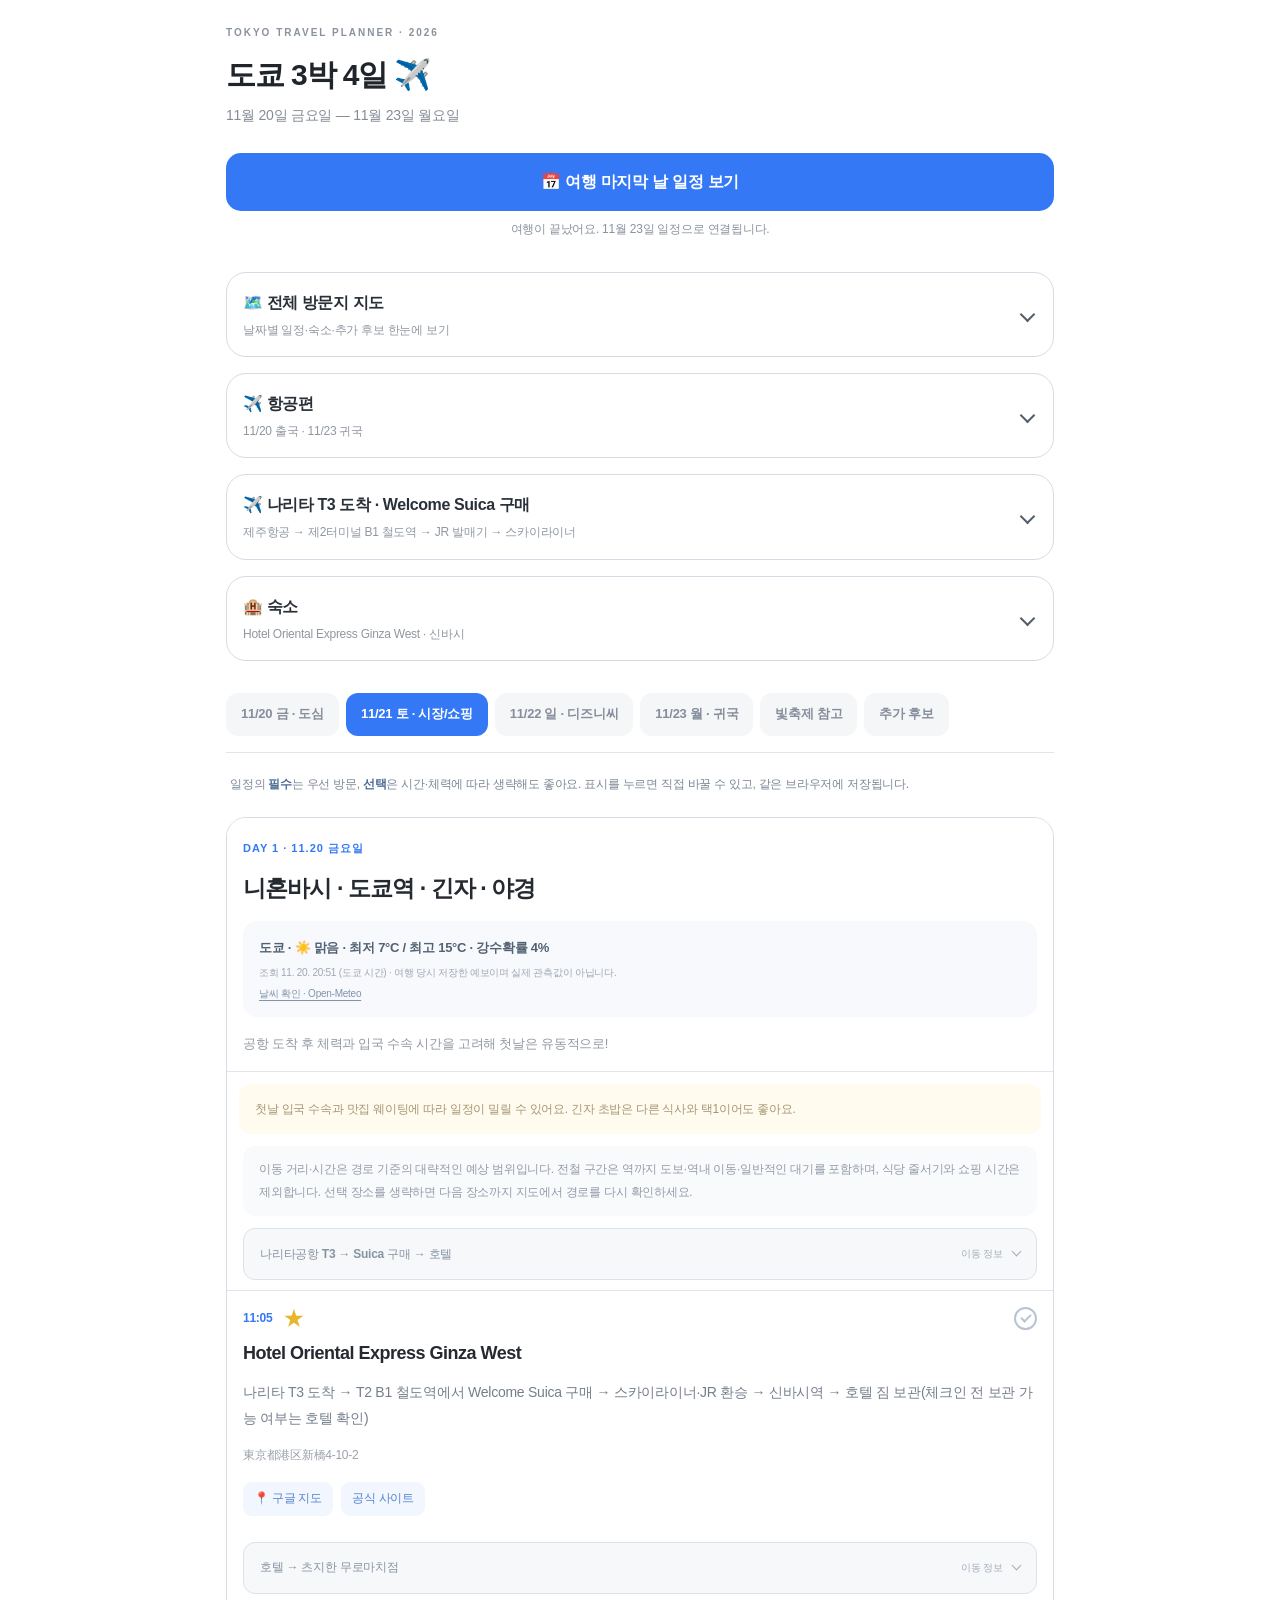
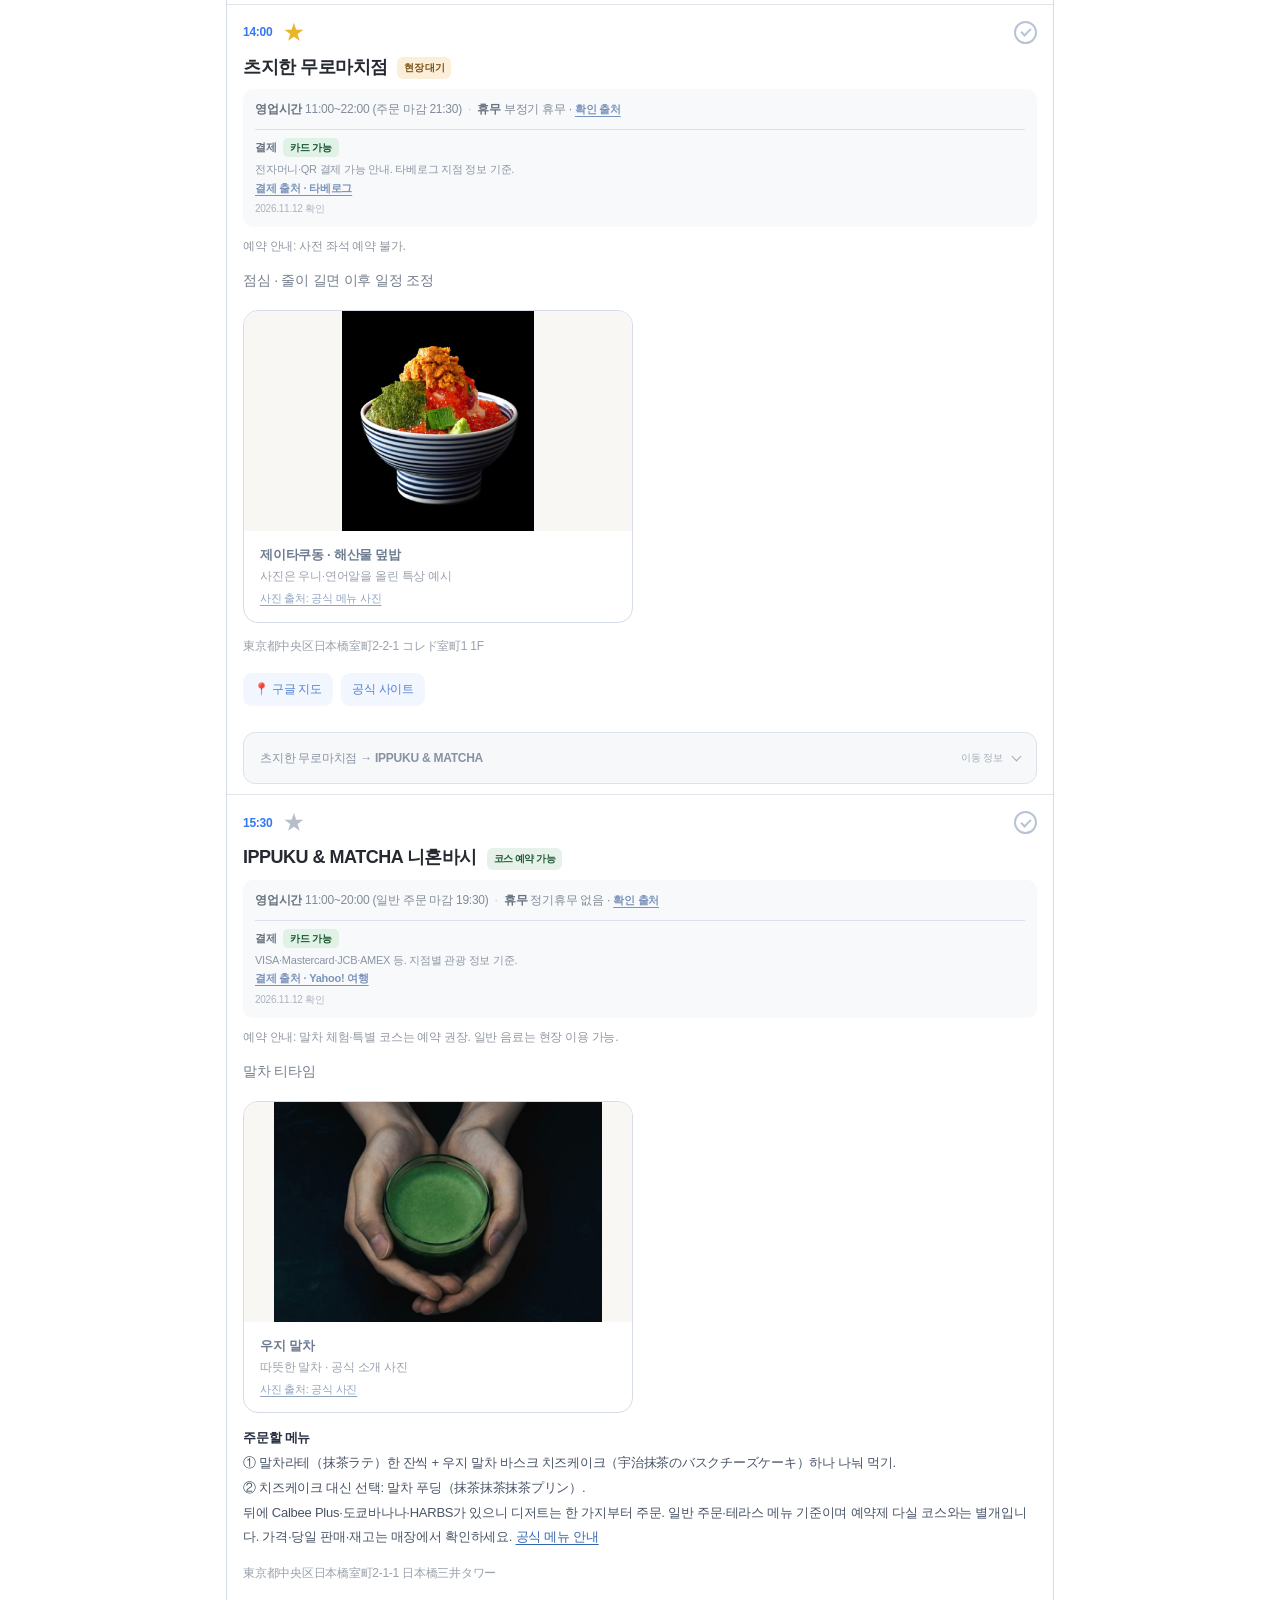
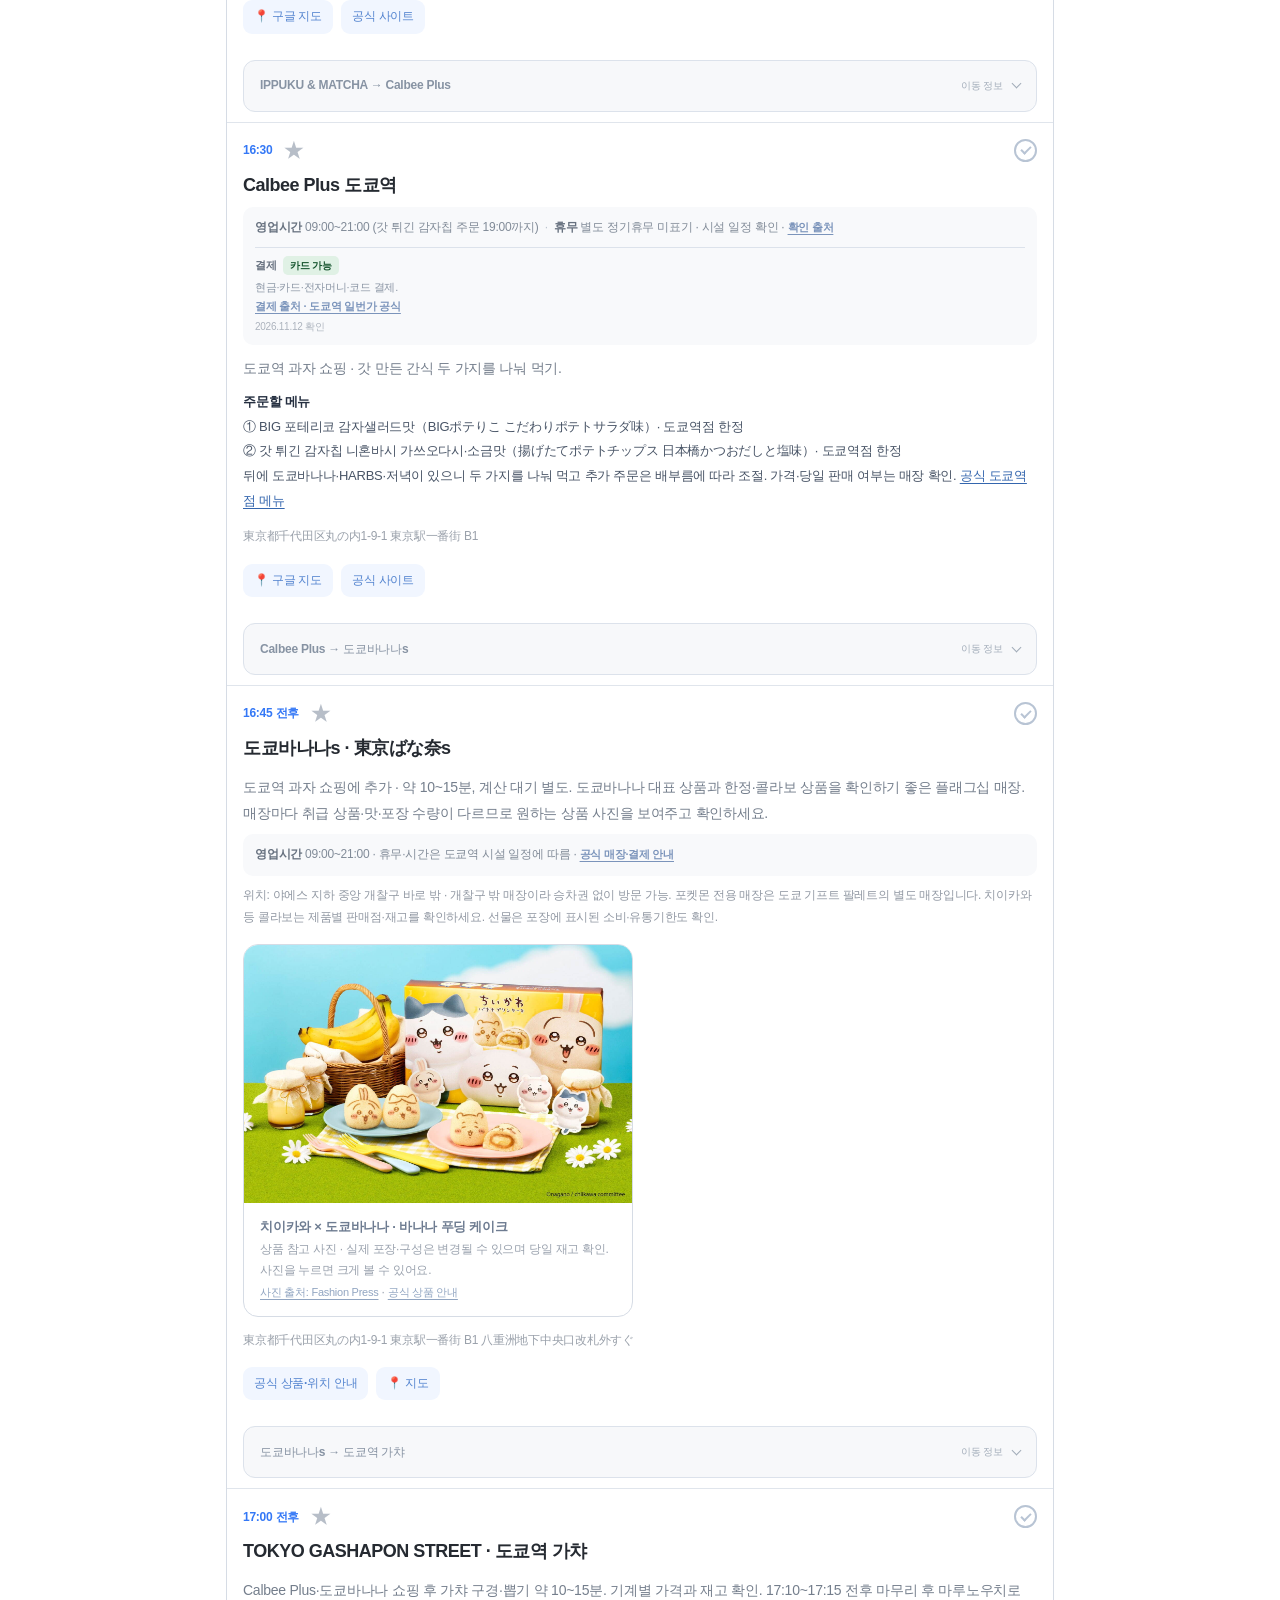
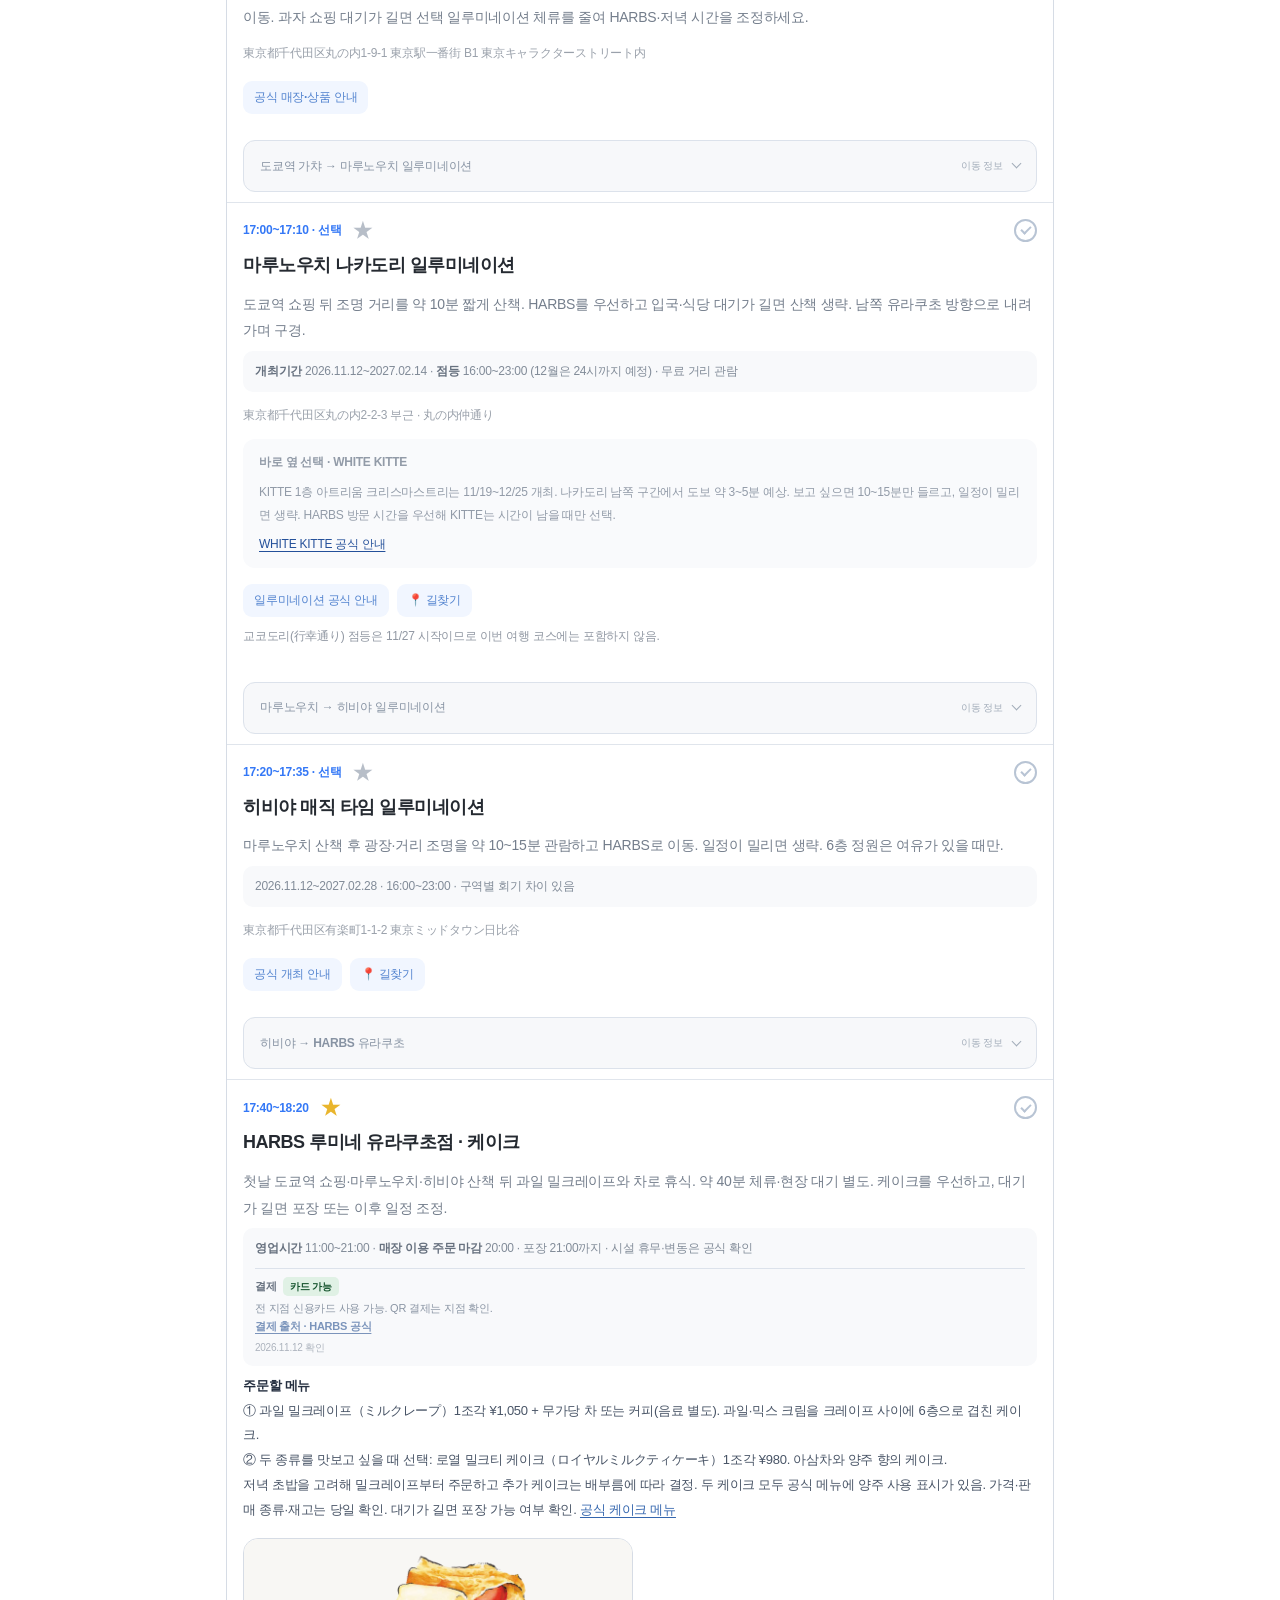
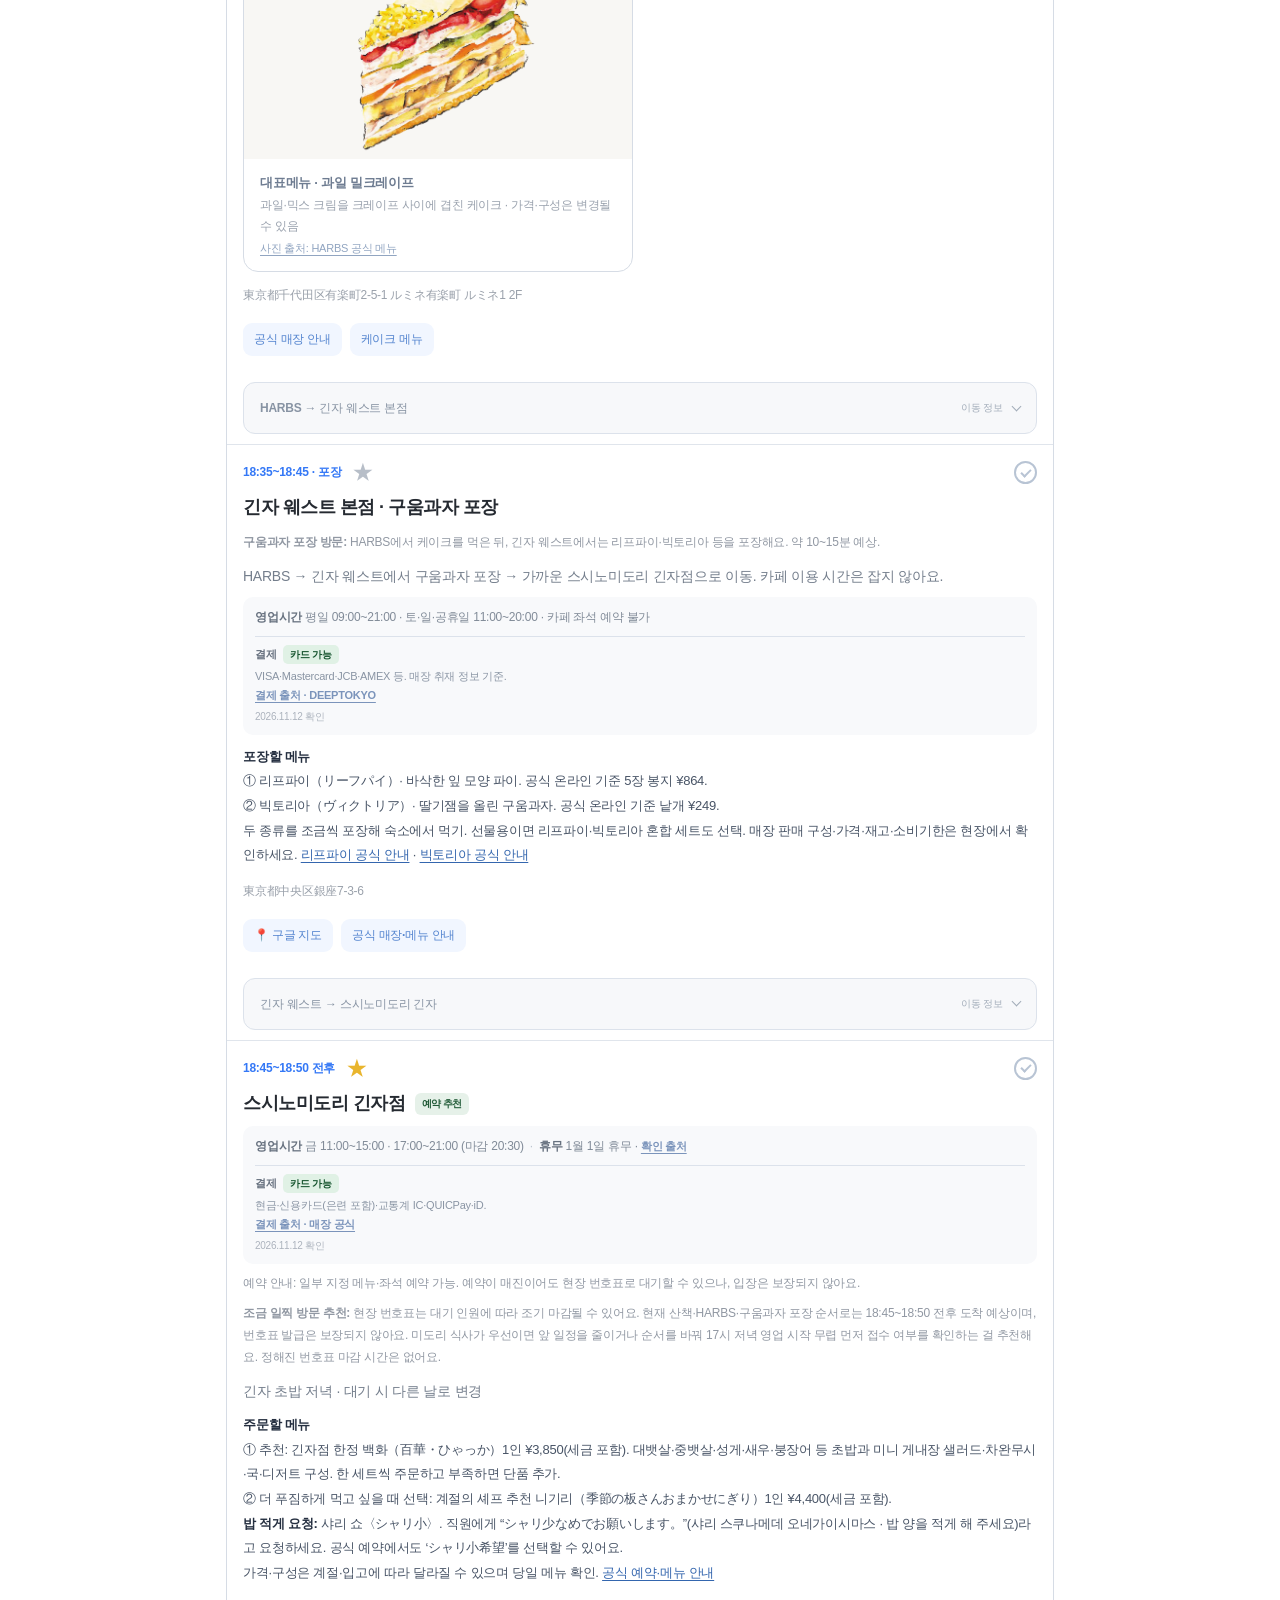
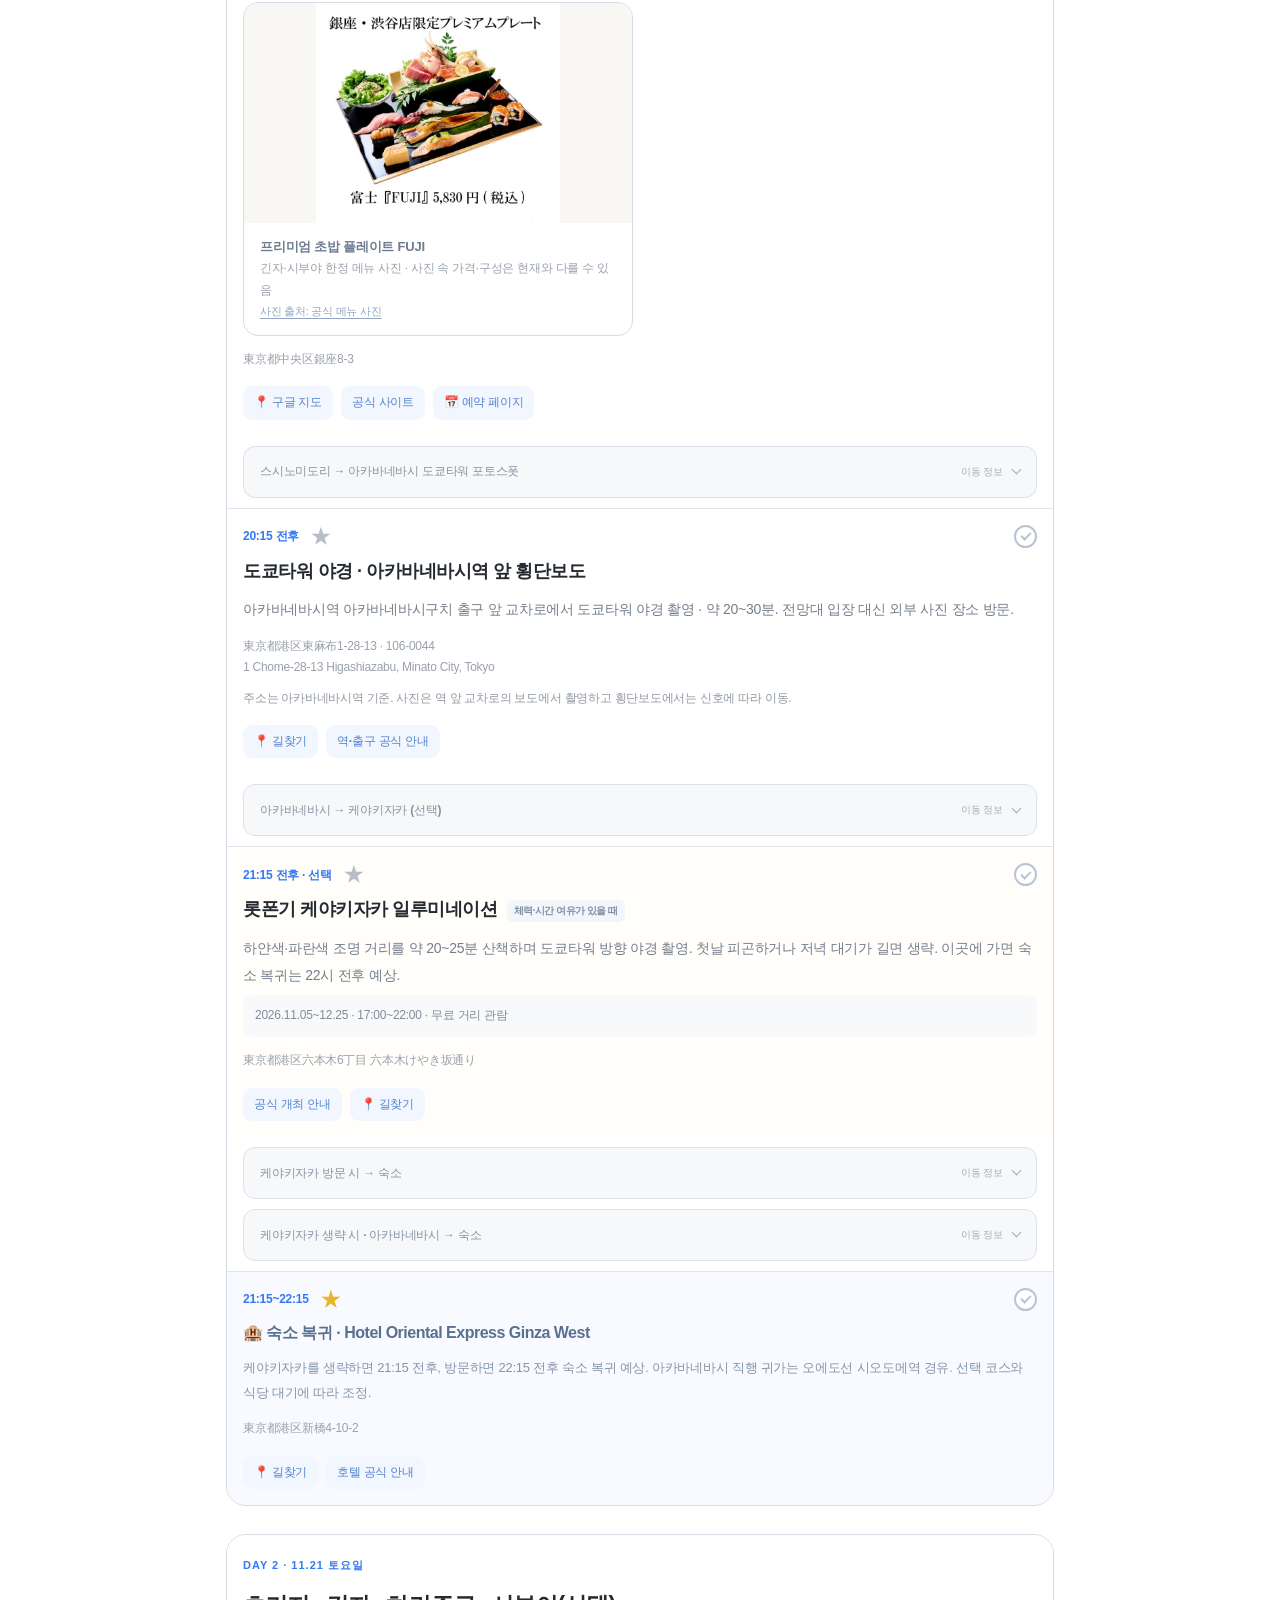
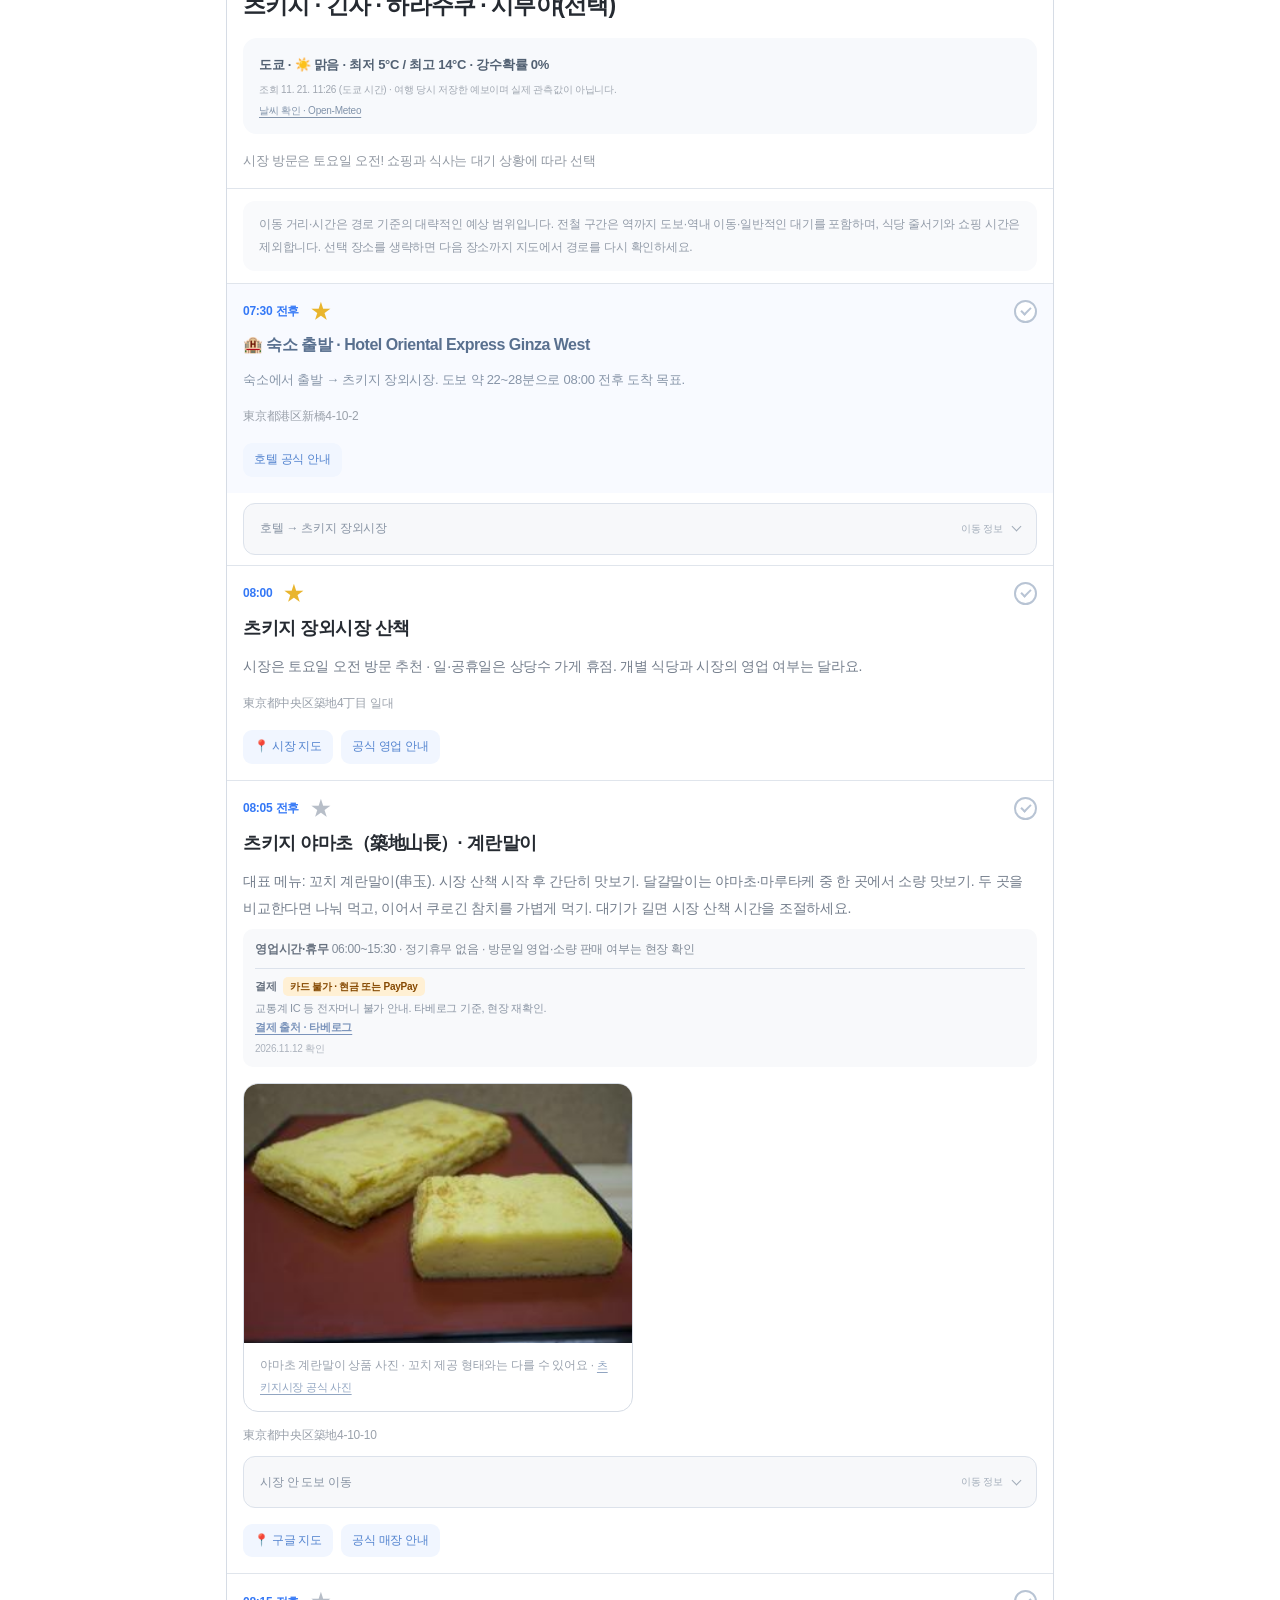
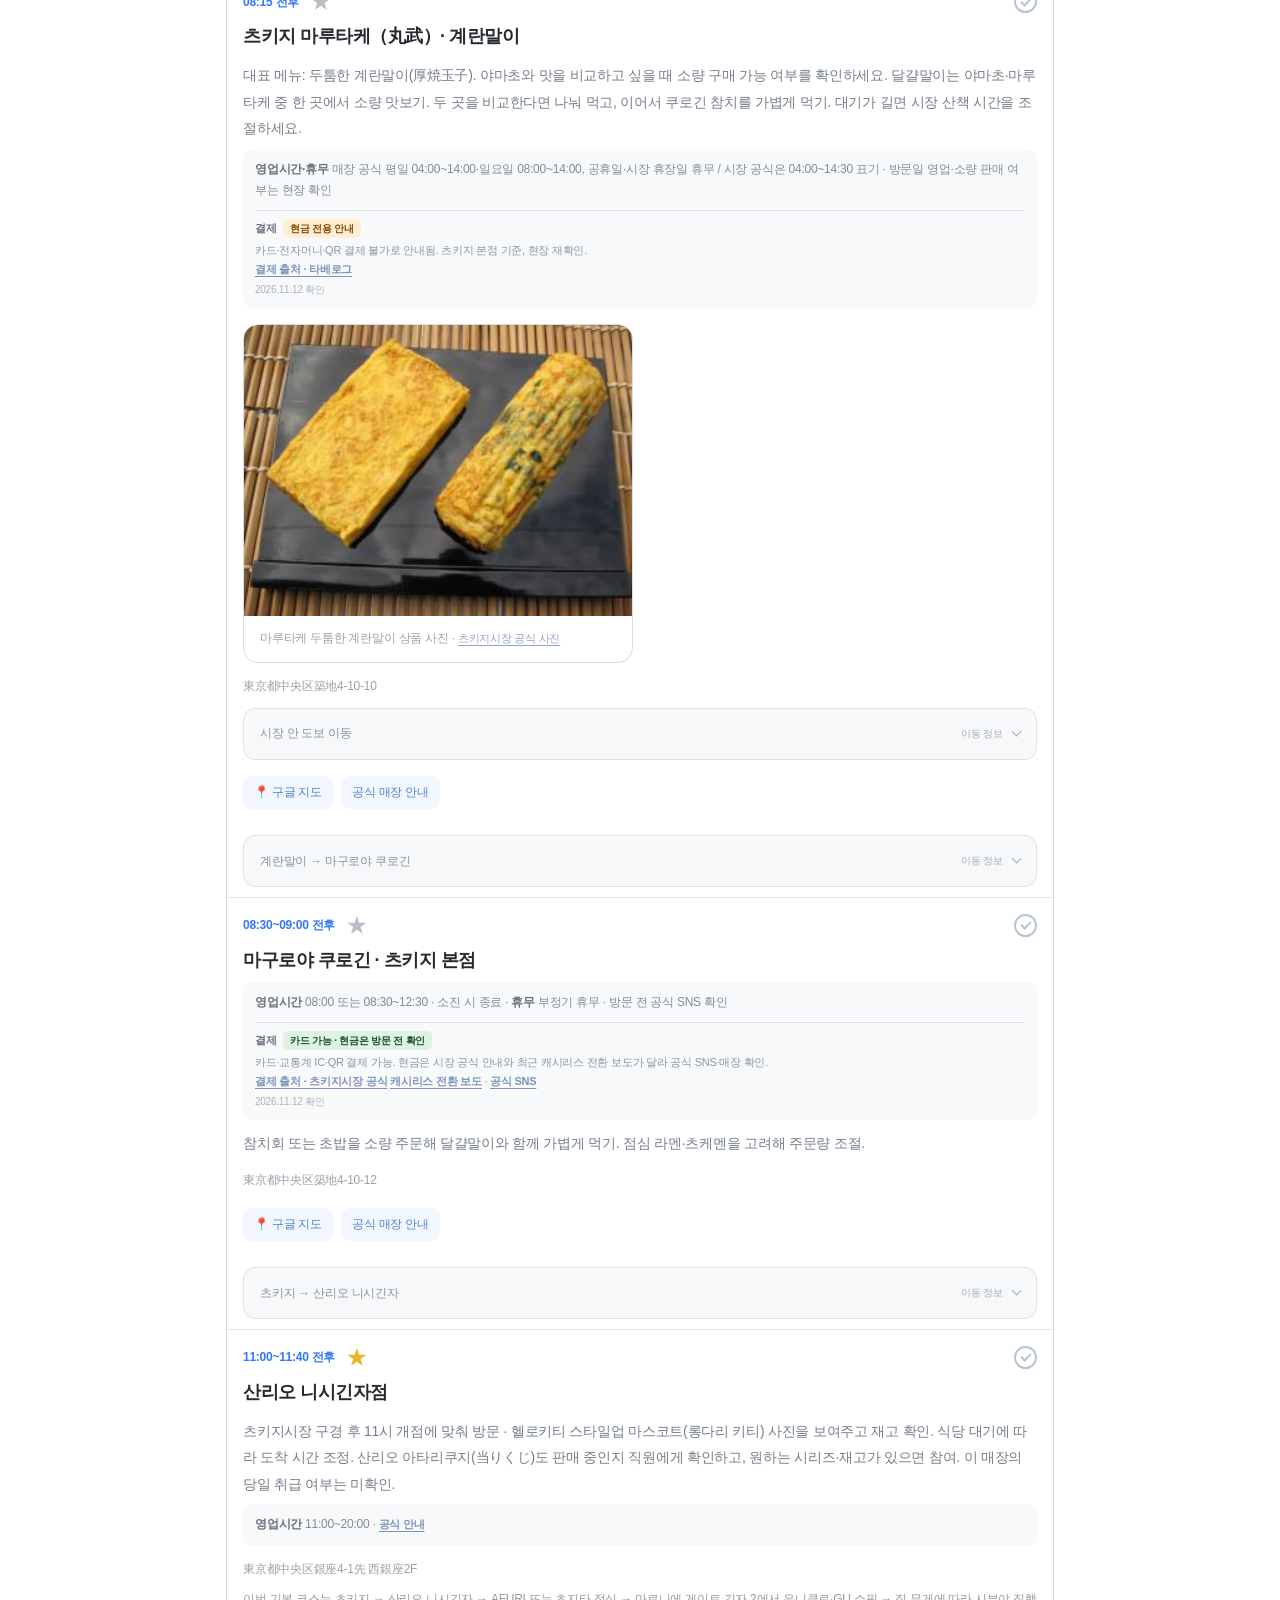
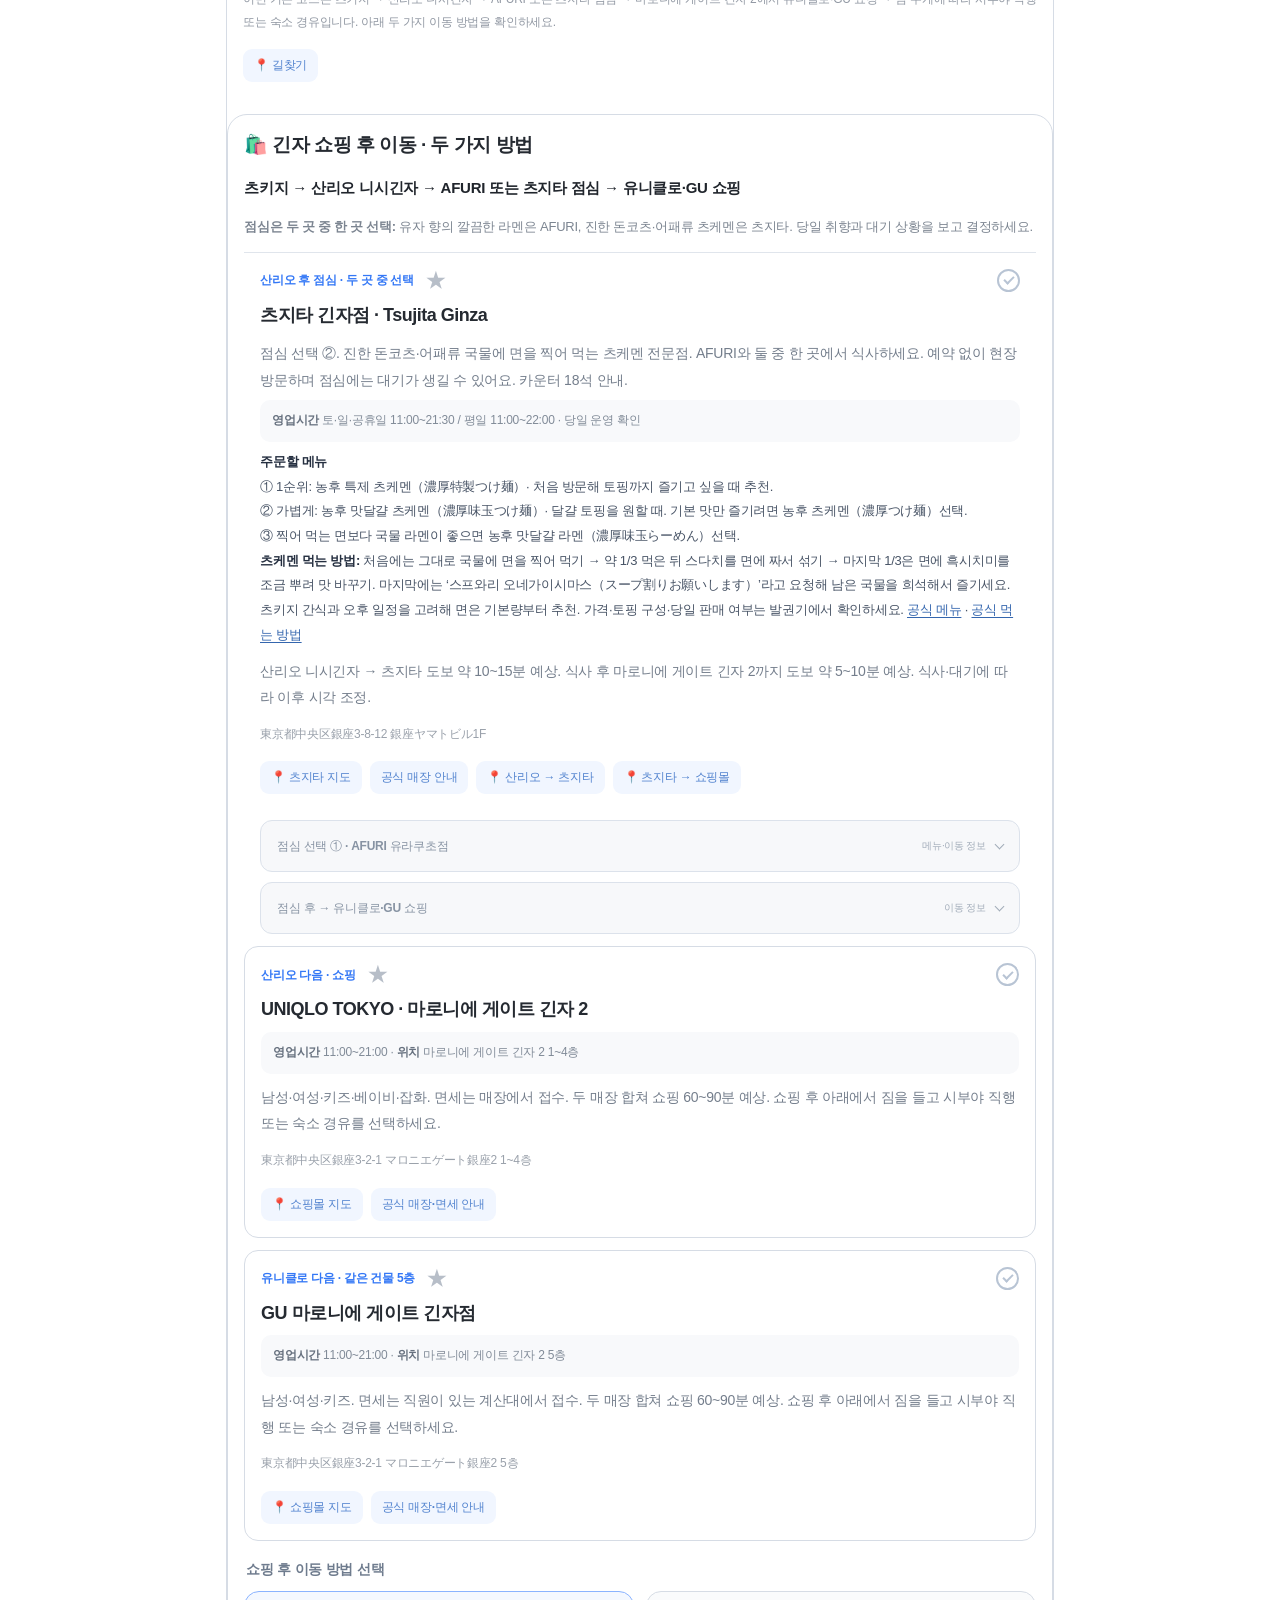
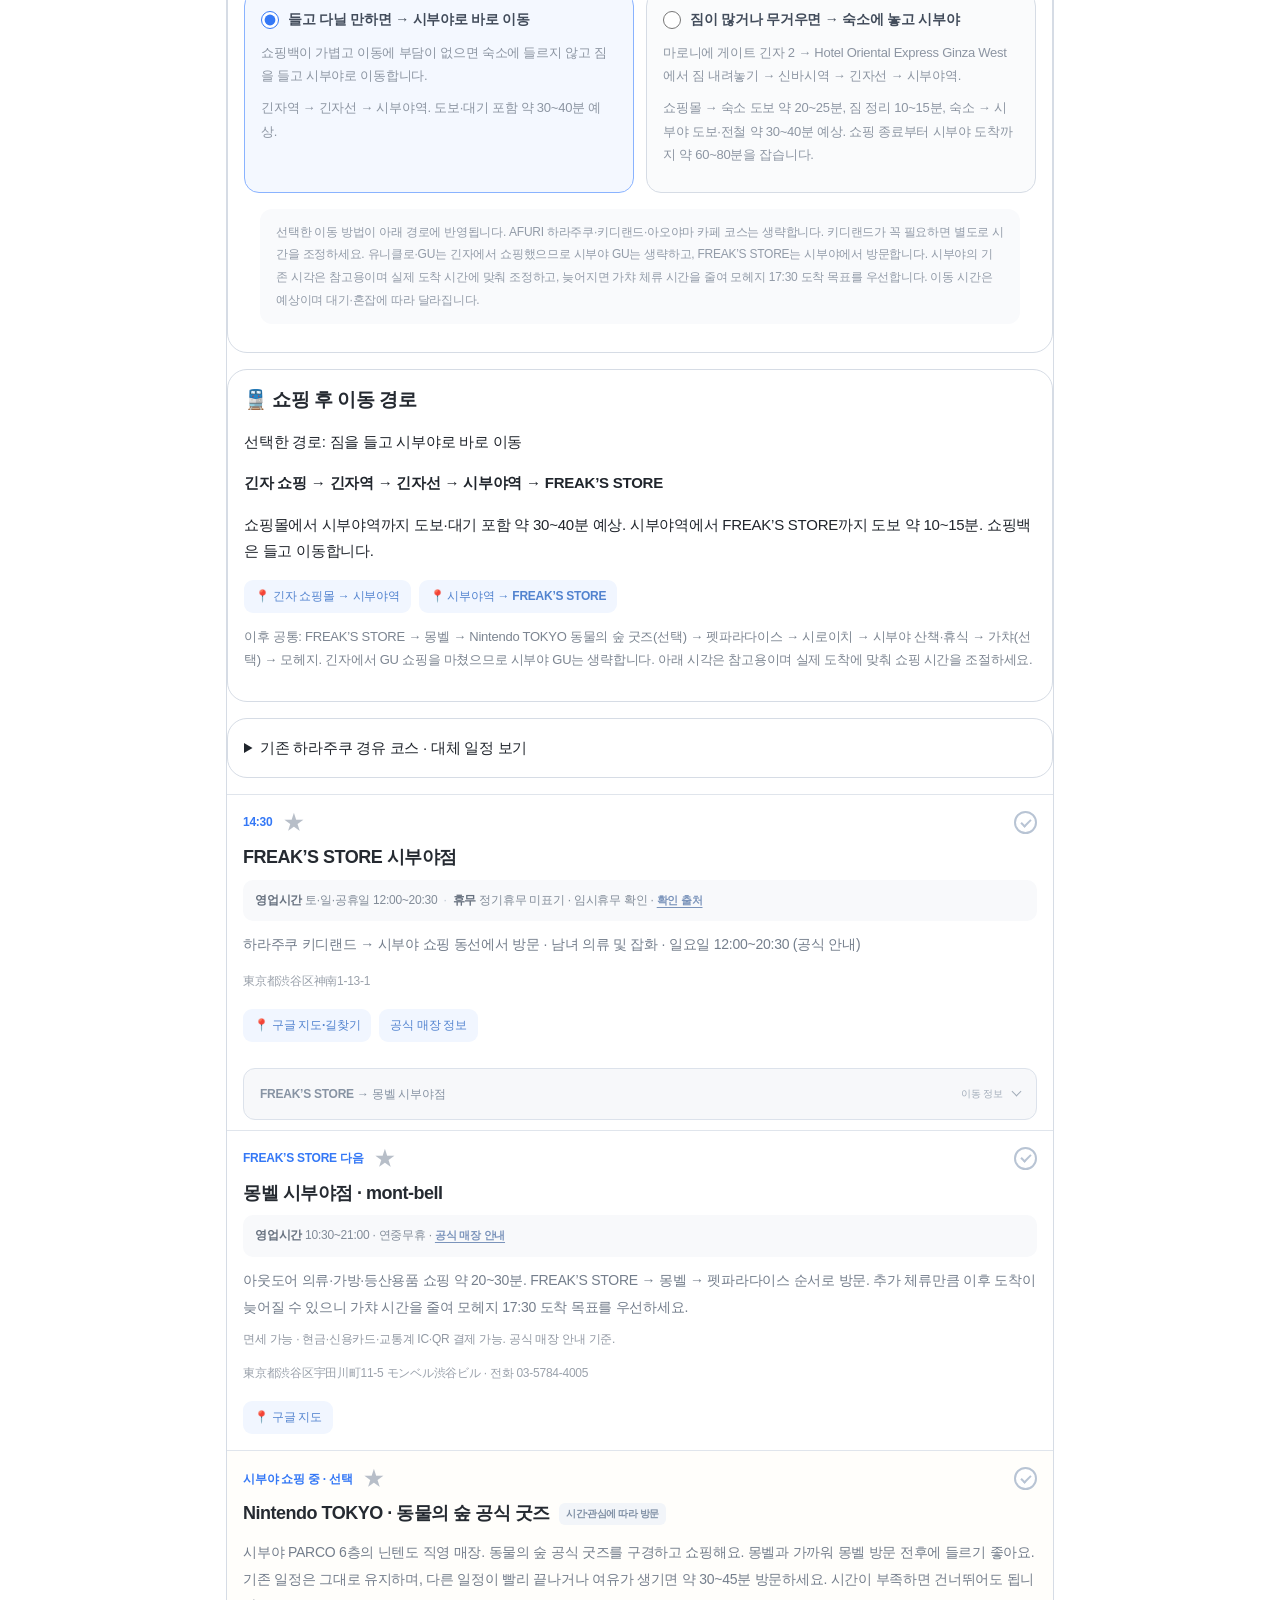
==== commit bdd3e1e6: "Refresh trip weather forecasts" ====
--- a/index.html
+++ b/index.html
@@ -53,7 +53,7 @@
 <details class="panel overview"><summary><span><span class="overview-title">✈️ 항공편</span><span class="overview-sub">11/20 출국 · 11/23 귀국</span></span></summary><div class="overview-content"><div class="flight"><div><span class="label">11/20 출국 · 7C1187</span><strong>08:35 → 11:05</strong><span class="small">인천 → 나리타 제3터미널(T3)</span></div><div><span class="label">11/23 귀국 · 7C1184</span><strong>13:15 → 16:15</strong><span class="small">나리타 제3터미널(T3) → 인천 · 예약증 확인</span></div></div><p class="small">※ 항공편 시간은 현재 대화에서 제공된 정보 기준. 실제 예약증·출발 터미널을 재확인하세요.</p></div></details><details class="panel overview" id="airport-arrival-guide"><summary><span><span class="overview-title">✈️ 나리타 T3 도착 · Welcome Suica 구매</span><span class="overview-sub">제주항공 → 제2터미널 B1 철도역 → JR 발매기 → 스카이라이너</span></span></summary><div class="overview-content"><p><b>제주항공은 나리타 제3터미널(T3) 기준.</b> 입국심사·수하물 수령·세관을 마친 뒤 아래 순서대로 이동하세요. 출발 전 예약증의 터미널도 확인하세요.</p><ol class="airport-steps"><li><b>제3터미널 도착 후 제2터미널로 이동</b><p>‘Terminal 2 / Railway’ 안내를 따라 연결통로로 이동. 공항 공식 기준 T3 도착 로비 안내소 → T2 철도역 개찰구까지 도보 약 13분이에요. 짐이 많으면 T2행 무료 셔틀도 가능하며, T3 → T2 버스 탑승 시간은 약 3분(대기·정류장과 역 사이 이동 별도).</p></li><li><b>제2터미널 지하 1층(B1F) 철도역으로 내려가기</b><p>역 이름은 <strong>공항 제2빌딩역 / Narita Airport Terminal 2・3 Station / 空港第2ビル駅</strong>. 제3터미널에서 기차를 타려면 이 역을 이용해요.</p></li><li><b>Keisei·Skyliner와 JR 매표 구역 구분하기</b><p>같은 철도역 안에 게이세이(Keisei / Skyliner)와 JR 구역이 있어요. Welcome Suica는 먼저 <strong>JR EAST</strong> 쪽에서 찾으세요.</p></li><li><b>JR 쪽 Welcome Suica 전용 발매기에서 구매</b><p>‘Welcome Suica’ 표시를 확인하고 기기에서 언어를 선택해 구매하세요. JR 동일본 공식 판매 장소에 공항 제2·3터미널역 전용 발매기가 포함돼 있어요. 기기를 찾기 어렵거나 이용이 안 되면 JR EAST Travel Service Center 또는 JR 직원에게 문의하세요. 실물 카드 충전에는 엔화 현금을 준비하세요.</p></li><li><b>게이세이 쪽에서 스카이라이너 표를 별도로 구매·수령</b><p>Welcome Suica 구매와 스카이라이너 지정석 발권은 별도예요. <strong>공항 제2빌딩역 → 닛포리</strong> 스카이라이너를 탄 뒤, 닛포리에서 JR 야마노테선 <strong>우에노·도쿄 방면 외선 → 신바시</strong>로 환승. JR 구간은 Suica로 이용하고, 신바시역 가라스모리 출구에서 호텔까지 도보 약 4분이에요.</p></li></ol><figure class="reference-image" style="margin-top:16px"><a href="tokyo-trip-images/welcome-suica-charge-guide.png" target="_blank" rel="noopener" aria-label="웰컴 스이카 충전과 사용처 안내 이미지 크게 보기"><img src="tokyo-trip-images/welcome-suica-charge-guide.png" alt="웰컴 스이카 최초 구매·시내 현금 충전 방법과 교통·편의점 등 사용처를 정리한 참고 이미지" loading="lazy" decoding="async" style="width:100%;height:auto;max-height:none"/></a><figcaption><strong>웰컴 스이카 충전 방법·사용처</strong><a href="tokyo-trip-images/welcome-suica-charge-guide.png" target="_blank" rel="noopener">원본 크게 보기 ↗</a></figcaption></figure><p class="small">사용자 제공 참고 이미지 · 실물 Welcome Suica 기준. 충전 가능한 결제수단·기기별 조건은 현장 안내를 확인하세요.</p><div class="links"><a href="https://www.narita-airport.jp/ko/flight/airline-search/jja/" target="_blank" rel="noopener">제주항공 터미널 공식 안내</a><a href="https://www.narita-airport.jp/en/access/train/railway-route-3/" target="_blank" rel="noopener">T3 ↔ 철도역 사진 안내</a><a href="https://www.narita-airport.jp/en/access/shuttlebus/walking-through/" target="_blank" rel="noopener">도보 이동 공식 안내</a><a href="https://www.narita-airport.jp/en/access/shuttlebus/" target="_blank" rel="noopener">무료 셔틀 안내</a><a href="https://www.jreast.co.jp/en/multi/welcomesuica/purchase.html" target="_blank" rel="noopener">Welcome Suica 구매·충전 공식 안내</a><a href="https://ginza-west.hotelorientalexpress.com/access/" target="_blank" rel="noopener">호텔 교통 안내</a></div><p class="small">2026.11.12 공식 안내 확인 · 터미널 내 이동·발권 대기는 열차 소요시간과 별도로 잡으세요.</p></div></details>
 <details class="panel overview"><summary><span><span class="overview-title">🏨 숙소</span><span class="overview-sub">Hotel Oriental Express Ginza West · 신바시</span></span></summary><div class="overview-content"><div class="label">🏨 숙소</div><h2 id="hotel-title">Hotel Oriental Express Ginza West</h2><p class="small">東京都港区新橋4-10-2 · JR 신바시역 가라스모리 출구 도보 약 4분 · 지하철 신바시역 도보 약 5~6분</p><p class="route"><b>나리타공항:</b> 신바시역에서 도에이 아사쿠사선·게이세이선 경유. 열차별 직통·환승 여부 확인.<br/><b>디즈니씨:</b> 신바시역 → JR 도쿄역 → 게이요선 마이하마역 → 디즈니 리조트라인.<br/><b>츠키지 시장:</b> 도보 약 22~28분 예상. 전철 이용 시 신바시역 → 아사쿠사선 히가시긴자역 → 시장 도보.<br/><b>체크인/아웃:</b> 예약 확인서의 시간을 확인하세요.</p><div class="links"><a href="https://www.google.com/maps/search/?api=1&amp;query=Hotel+Oriental+Express+Ginza+West+%E6%9D%B1%E4%BA%AC%E9%83%BD%E6%B8%AF%E5%8C%BA%E6%96%B0%E6%A9%8B4-10-2" target="_blank" rel="noopener">📍 호텔 지도</a><a href="https://ginza-west.hotelorientalexpress.com/" target="_blank" rel="noopener">공식 교통안내</a></div><div class="edit"><input aria-label="숙소명 입력" id="hotel-edit" placeholder="숙소 표시명 입력"/><button class="btn" onclick="changeHotel()">숙소명 바꾸기</button></div><p class="small">숙소 표시명은 이 브라우저에 저장됩니다. 주소·이동 경로는 Hotel Oriental Express Ginza West 기준입니다.</p></div></details>
 <nav class="tabs"><a href="#d1">11/20 금 · 도심</a><a href="#d2">11/21 토 · 시장/쇼핑</a><a href="#d3">11/22 일 · 디즈니씨</a><a href="#d4">11/23 월 · 귀국</a><a href="#illumination-reference">빛축제 참고</a><a href="#extra">추가 후보</a></nav>
-<p class="priority-guide">일정의 <b>필수</b>는 우선 방문, <b>선택</b>은 시간·체력에 따라 생략해도 좋아요. 표시를 누르면 직접 바꿀 수 있고, 같은 브라우저에 저장됩니다.</p><section class="day" id="d1"><div class="day-head"><div class="date">DAY 1 · 11.20 금요일</div><h2>니혼바시 · 도쿄역 · 긴자 · 야경</h2><div class="trip-weather" data-trip-weather="2026-11-20" data-weather-location="tokyo" role="status" aria-live="polite"><div class="weather-summary">도쿄 · ☀️ 맑음 · 최저 7°C / 최고 15°C · 강수확률 4%</div><div class="weather-meta">예보 조회 11/20 20:51 (도쿄 시간) · 예보는 바뀔 수 있어요.</div><div class="weather-source"><a href="https://open-meteo.com/en/docs?latitude=35.6762&amp;longitude=139.6503" target="_blank" rel="noopener">날씨 확인 · Open-Meteo</a></div><noscript>저장된 예보를 표시하고 있습니다.</noscript></div><p>공항 도착 후 체력과 입국 수속 시간을 고려해 첫날은 유동적으로!</p></div><div class="alert" style="margin:12px">첫날 입국 수속과 맛집 웨이팅에 따라 일정이 밀릴 수 있어요. 긴자 초밥은 다른 식사와 택1이어도 좋아요.</div><div class="transfer-note">이동 거리·시간은 경로 기준의 대략적인 예상 범위입니다. 전철 구간은 역까지 도보·역내 이동·일반적인 대기를 포함하며, 식당 줄서기와 쇼핑 시간은 제외합니다. 선택 장소를 생략하면 다음 장소까지 지도에서 경로를 다시 확인하세요.</div><details class="transfer"><summary><strong>나리타공항 T3 → Suica 구매 → 호텔</strong><span class="transfer-toggle">이동 정보</span></summary><div class="transfer-body"><p><b>먼저:</b> T3 도착·입국 수속 → 연결통로로 T2 B1 공항 제2빌딩역 → JR 쪽 Welcome Suica 전용 발매기 → Keisei 쪽 스카이라이너 발권.</p><p><b>빠른 경로:</b> 스카이라이너 → 닛포리 → JR 야마노테선 우에노·도쿄 방면 외선 → 신바시 → 호텔 도보 약 4분. <b>공항역 열차 탑승 후 호텔까지 약 65~80분 예상.</b> T3에서 역까지 약 13분 도보, 입국·발권·첫 열차 대기는 별도.</p><p><b>환승 없는 대안:</b> 신바시 정차 액세스 특급 직통편 → 호텔. 공항역 탑승 후 호텔까지 약 85~100분 예상. 실제 출발편과 도착 시각을 비교해 선택하세요.</p><a href="#airport-arrival-guide" onclick="document.getElementById('airport-arrival-guide').open=true">📋 T3 도착·Welcome Suica 구매 순서 보기</a> · <a href="https://www.google.com/maps/dir/?api=1&amp;origin=Narita+Airport+Terminal+2+3+Station&amp;destination=Hotel+Oriental+Express+Ginza+West&amp;travelmode=transit" target="_blank" rel="noopener">📍 호텔까지 길찾기</a></div></details><article data-priority-key="6db9babf5f86c03c" data-priority="required" class="stop"><div class="time">11:05</div><div class="stop-main"><div class="name">Hotel Oriental Express Ginza West</div><div class="detail">나리타 T3 도착 → T2 B1 철도역에서 Welcome Suica 구매 → 스카이라이너·JR 환승 → 신바시역 → 호텔 짐 보관(체크인 전 보관 가능 여부는 호텔 확인)</div><div class="address">東京都港区新橋4-10-2</div><div class="links"><a href="https://www.google.com/maps/search/?api=1&amp;query=Hotel+Oriental+Express+Ginza+West+%E6%9D%B1%E4%BA%AC%E9%83%BD%E6%B8%AF%E5%8C%BA%E6%96%B0%E6%A9%8B4-10-2" rel="noopener" target="_blank">📍 구글 지도</a><a href="https://ginza-west.hotelorientalexpress.com/" rel="noopener" target="_blank">공식 사이트</a></div></div><input aria-label="방문 완료" class="done" data-place="hotel" type="checkbox" data-done-index="0"/></article><details class="transfer"><summary><strong>호텔 → 츠지한 무로마치점</strong><span class="transfer-toggle">이동 정보</span></summary><div class="transfer-body"><div>🚆 전철 + 도보 · 약 4~5km · 25~35분 예상</div><p>호텔 → 신바시역 도보 → 긴자선 미쓰코시마에역 → 코레도 무로마치1 1층 츠지한. 역내 이동·일반적인 대기 포함 예상치, 식당 줄서기는 별도.</p><a href="https://www.google.com/maps/dir/?api=1&amp;origin=%E6%9D%B1%E4%BA%AC%E9%83%BD%E6%B8%AF%E5%8C%BA%E6%96%B0%E6%A9%8B4-10-2&amp;destination=%E6%9D%B1%E4%BA%AC%E9%83%BD%E4%B8%AD%E5%A4%AE%E5%8C%BA%E6%97%A5%E6%9C%AC%E6%A9%8B%E5%AE%A4%E7%94%BA2-2-1&amp;travelmode=transit" target="_blank" rel="noopener">📍 이 구간 길찾기</a></div></details><article data-priority-key="bbe6850599bb7686" data-priority="required" class="stop"><div class="time">14:00</div><div class="stop-main"><div class="name">츠지한 무로마치점 <span class="reserve-tag queue">현장 대기</span></div><div class="hours-note"><b>영업시간</b> 11:00~22:00 (주문 마감 21:30)<span class="hours-sep"> · </span><b>휴무</b> 부정기 휴무 · <a href="https://www.tsujihan-jp.com/blank" rel="noopener" target="_blank">확인 출처</a><div class="payment-note" data-payment="card"><b>결제</b> <span class="payment-badge payment-card">카드 가능</span><span class="payment-detail">전자머니·QR 결제 가능 안내. 타베로그 지점 정보 기준.</span> <a href="https://tabelog.com/tokyo/A1302/A130202/13295560/dtlmap/" target="_blank" rel="noopener">결제 출처 · 타베로그</a><span class="payment-checked">2026.11.12 확인</span></div></div><div class="reserve-note">예약 안내: 사전 좌석 예약 불가.</div><div class="detail">점심 · 줄이 길면 이후 일정 조정</div><figure class="food-photo"><a href="https://www.tsujihan-jp.com/" target="_blank" rel="noopener"><img src="[data-uri]" alt="제이타쿠동 · 해산물 덮밥" loading="lazy" decoding="async"/></a><figcaption><strong>제이타쿠동 · 해산물 덮밥</strong><span>사진은 우니·연어알을 올린 특상 예시</span><a href="https://www.tsujihan-jp.com/" target="_blank" rel="noopener">사진 출처: 공식 메뉴 사진</a></figcaption></figure><div class="address">東京都中央区日本橋室町2-2-1 コレド室町1 1F</div><div class="links"><a href="https://www.google.com/maps/search/?api=1&amp;query=Tsujihan+Muromachi+%E6%9D%B1%E4%BA%AC%E9%83%BD%E4%B8%AD%E5%A4%AE%E5%8C%BA%E6%97%A5%E6%9C%AC%E6%A9%8B%E5%AE%A4%E7%94%BA2-2-1" rel="noopener" target="_blank">📍 구글 지도</a><a href="https://www.tsujihan-jp.com/" rel="noopener" target="_blank">공식 사이트</a></div></div><input aria-label="방문 완료" class="done" data-place="tsujihan" type="checkbox" data-done-index="1"/></article><details class="transfer"><summary><strong>츠지한 무로마치점 → IPPUKU &amp; MATCHA</strong><span class="transfer-toggle">이동 정보</span></summary><div class="transfer-body"><div>🚶 도보 · 약 0.2~0.3km · 3~5분</div><p>코레도 무로마치1에서 가까운 니혼바시 미쓰이타워 1층으로 이동.</p><a href="https://www.google.com/maps/dir/?api=1&amp;origin=%E6%9D%B1%E4%BA%AC%E9%83%BD%E4%B8%AD%E5%A4%AE%E5%8C%BA%E6%97%A5%E6%9C%AC%E6%A9%8B%E5%AE%A4%E7%94%BA2-2-1&amp;destination=%E6%9D%B1%E4%BA%AC%E9%83%BD%E4%B8%AD%E5%A4%AE%E5%8C%BA%E6%97%A5%E6%9C%AC%E6%A9%8B%E5%AE%A4%E7%94%BA2-1-1&amp;travelmode=walking" target="_blank" rel="noopener">📍 이 구간 길찾기</a></div></details><article data-priority-key="bb36aec3b2531328" data-priority="optional" class="stop"><div class="time">15:30</div><div class="stop-main"><div class="name">IPPUKU &amp; MATCHA 니혼바시 <span class="reserve-tag recommend">코스 예약 가능</span></div><div class="hours-note"><b>영업시간</b> 11:00~20:00 (일반 주문 마감 19:30)<span class="hours-sep"> · </span><b>휴무</b> 정기휴무 없음 · <a href="https://mitsui-shopping-park.com/urban/mitsuitower/store/1395714.html" rel="noopener" target="_blank">확인 출처</a><div class="payment-note" data-payment="card"><b>결제</b> <span class="payment-badge payment-card">카드 가능</span><span class="payment-detail">VISA·Mastercard·JCB·AMEX 등. 지점별 관광 정보 기준.</span> <a href="https://travel.yahoo.co.jp/kanko/spot-00040129/" target="_blank" rel="noopener">결제 출처 · Yahoo! 여행</a><span class="payment-checked">2026.11.12 확인</span></div></div><div class="reserve-note">예약 안내: 말차 체험·특별 코스는 예약 권장. 일반 음료는 현장 이용 가능.</div><div class="detail">말차 티타임</div><figure class="food-photo"><a href="https://ippukuandmatcha.jp/" target="_blank" rel="noopener"><img src="[data-uri]" alt="우지 말차" loading="lazy" decoding="async"/></a><figcaption><strong>우지 말차</strong><span>따뜻한 말차 · 공식 소개 사진</span><a href="https://ippukuandmatcha.jp/" target="_blank" rel="noopener">사진 출처: 공식 사진</a></figcaption></figure><div class="reserve-note order-menu" id="ippuku-order-menu"><b>주문할 메뉴</b><br/>① 말차라테（抹茶ラテ）한 잔씩 + 우지 말차 바스크 치즈케이크（宇治抹茶のバスクチーズケーキ）하나 나눠 먹기.<br/>② 치즈케이크 대신 선택: 말차 푸딩（抹茶抹茶抹茶プリン）.<br/>뒤에 Calbee Plus·도쿄바나나·HARBS가 있으니 디저트는 한 가지부터 주문. 일반 주문·테라스 메뉴 기준이며 예약제 다실 코스와는 별개입니다. 가격·당일 판매·재고는 매장에서 확인하세요. <a href="https://ippukuandmatcha.jp/" target="_blank" rel="noopener">공식 메뉴 안내</a></div><div class="address">東京都中央区日本橋室町2-1-1 日本橋三井タワー</div><div class="links"><a href="https://www.google.com/maps/search/?api=1&amp;query=IPPUKU+AND+MATCHA+Nihonbashi+%E6%9D%B1%E4%BA%AC%E9%83%BD%E4%B8%AD%E5%A4%AE%E5%8C%BA%E6%97%A5%E6%9C%AC%E6%A9%8B%E5%AE%A4%E7%94%BA2-1-1+%E6%97%A5%E6%9C%AC%E6%A9%8B%E4%B8%89%E4%BA%95%E3%82%BF%E3%83%AF%E3%83%BC" rel="noopener" target="_blank">📍 구글 지도</a><a href="https://ippukuandmatcha.jp/" rel="noopener" target="_blank">공식 사이트</a></div></div><input aria-label="방문 완료" class="done" data-place="ippuku" type="checkbox" data-done-index="2"/></article><details class="transfer"><summary><strong>IPPUKU &amp; MATCHA → Calbee Plus</strong><span class="transfer-toggle">이동 정보</span></summary><div class="transfer-body"><div>🚶 도보 · 약 1.2~1.5km · 18~25분</div><p>도쿄역 야에스 방면 → 도쿄역 일번가 지하 1층. 역내 이동 포함.</p><a href="https://www.google.com/maps/dir/?api=1&amp;origin=%E6%9D%B1%E4%BA%AC%E9%83%BD%E4%B8%AD%E5%A4%AE%E5%8C%BA%E6%97%A5%E6%9C%AC%E6%A9%8B%E5%AE%A4%E7%94%BA2-1-1&amp;destination=Calbee+Plus+%E6%9D%B1%E4%BA%AC%E9%A7%85&amp;travelmode=walking" target="_blank" rel="noopener">📍 이 구간 길찾기</a></div></details><article data-priority-key="0bef505efdcde70e" data-priority="optional" class="stop"><div class="time">16:30</div><div class="stop-main"><div class="name">Calbee Plus 도쿄역</div><div class="hours-note"><b>영업시간</b> 09:00~21:00 (갓 튀긴 감자칩 주문 19:00까지)<span class="hours-sep"> · </span><b>휴무</b> 별도 정기휴무 미표기 · 시설 일정 확인 · <a href="https://www.calbee.co.jp/calbeestore/sp/shop/" rel="noopener" target="_blank">확인 출처</a><div class="payment-note" data-payment="card"><b>결제</b> <span class="payment-badge payment-card">카드 가능</span><span class="payment-detail">현금·카드·전자머니·코드 결제.</span> <a href="https://www.tokyoeki-1bangai.co.jp/shop/detail/?cd=000045" target="_blank" rel="noopener">결제 출처 · 도쿄역 일번가 공식</a><span class="payment-checked">2026.11.12 확인</span></div></div><div class="detail">도쿄역 과자 쇼핑 · 갓 만든 간식 두 가지를 나눠 먹기.</div><div class="reserve-note order-menu"><b>주문할 메뉴</b><br/>① BIG 포테리코 감자샐러드맛（BIGポテりこ こだわりポテトサラダ味）· 도쿄역점 한정<br/>② 갓 튀긴 감자칩 니혼바시 가쓰오다시·소금맛（揚げたてポテトチップス 日本橋かつおだしと塩味）· 도쿄역점 한정<br/>뒤에 도쿄바나나·HARBS·저녁이 있으니 두 가지를 나눠 먹고 추가 주문은 배부름에 따라 조절. 가격·당일 판매 여부는 매장 확인. <a href="https://www.calbee.co.jp/calbeestore/common/pdf/shop/2026_10_menu_tokyo.pdf" target="_blank" rel="noopener">공식 도쿄역점 메뉴</a></div><div class="address">東京都千代田区丸の内1-9-1 東京駅一番街 B1</div><div class="links"><a href="https://www.google.com/maps/search/?api=1&amp;query=Calbee+Plus+Tokyo+Station+Okashi+Land+%E6%9D%B1%E4%BA%AC%E9%83%BD%E5%8D%83%E4%BB%A3%E7%94%B0%E5%8C%BA%E4%B8%B8%E3%81%AE%E5%86%851-9-1+%E6%9D%B1%E4%BA%AC%E9%A7%85%E4%B8%80%E7%95%AA%E8%A1%97+B1" rel="noopener" target="_blank">📍 구글 지도</a><a href="https://www.calbee.co.jp/calbeestore/sp/shop/" rel="noopener" target="_blank">공식 사이트</a></div></div><input aria-label="방문 완료" class="done" data-place="calbee" type="checkbox" data-done-index="3"/></article><details class="transfer"><summary><strong>Calbee Plus → 도쿄바나나s</strong><span class="transfer-toggle">이동 정보</span></summary><div class="transfer-body"><p>🚶 같은 도쿄역 일번가 B1, 야에스 지하 중앙 개찰구 밖 매장으로 이동. 역내 도보 약 2~5분 예상. 개찰구 안으로 들어가지 마세요.</p></div></details><article data-priority-key="acdf4f9a4e6d7f83" data-priority="optional" class="stop"><div class="time">16:45 전후</div><div class="stop-main"><div class="name">도쿄바나나s · 東京ばな奈s</div><div class="detail">도쿄역 과자 쇼핑에 추가 · 약 10~15분, 계산 대기 별도. 도쿄바나나 대표 상품과 한정·콜라보 상품을 확인하기 좋은 플래그십 매장. 매장마다 취급 상품·맛·포장 수량이 다르므로 원하는 상품 사진을 보여주고 확인하세요.</div><div class="hours-note"><b>영업시간</b> 09:00~21:00 · 휴무·시간은 도쿄역 시설 일정에 따름 · <a href="https://www.tokyoeki-1bangai.co.jp/shop/detail/?cd=000208" target="_blank" rel="noopener">공식 매장·결제 안내</a></div><div class="reserve-note">위치: 야에스 지하 중앙 개찰구 바로 밖 · 개찰구 밖 매장이라 승차권 없이 방문 가능. 포켓몬 전용 매장은 도쿄 기프트 팔레트의 별도 매장입니다. 치이카와 등 콜라보는 제품별 판매점·재고를 확인하세요. 선물은 포장에 표시된 소비·유통기한도 확인.</div><figure class="food-photo"><a href="tokyo-trip-images/chiikawa-tokyo-banana.jpg" target="_blank" rel="noopener" aria-label="치이카와 도쿄바나나 사진 크게 보기"><img src="tokyo-trip-images/chiikawa-tokyo-banana.jpg" alt="치이카와·하치와레·우사기 얼굴이 그려진 바나나 푸딩 케이크와 포장 상자" loading="lazy" decoding="async" width="1500" height="999" style="height:auto"/></a><figcaption><strong>치이카와 × 도쿄바나나 · 바나나 푸딩 케이크</strong><span>상품 참고 사진 · 실제 포장·구성은 변경될 수 있으며 당일 재고 확인. 사진을 누르면 크게 볼 수 있어요.</span><a href="https://www.fashion-press.net/news/120004" target="_blank" rel="noopener">사진 출처: Fashion Press</a> · <a href="https://www.tokyobanana.jp/products/banana_chiikawa.html" target="_blank" rel="noopener">공식 상품 안내</a></figcaption></figure><div class="address">東京都千代田区丸の内1-9-1 東京駅一番街 B1 八重洲地下中央口改札外すぐ</div><div class="links"><a href="https://www.tokyobanana.jp/special/bananas.html" target="_blank" rel="noopener">공식 상품·위치 안내</a><a href="https://www.google.com/maps/search/?api=1&amp;query=東京ばな奈s+東京駅一番街" target="_blank" rel="noopener">📍 지도</a></div></div><input aria-label="방문 완료" class="done" data-place="tokyo-bananas" data-done-index="tokyo-bananas" type="checkbox"/></article><details class="transfer"><summary><strong>도쿄바나나s → 도쿄역 가챠</strong><span class="transfer-toggle">이동 정보</span></summary><div class="transfer-body"><p>🚶 같은 B1의 도쿄 캐릭터 스트리트 방향으로 도보 약 2~5분 예상. 도쿄역 일번가 안내도를 따라 이동.</p></div></details><article data-priority-key="c63e172ac27ccabe" data-priority="optional" class="stop"><div class="time">17:00 전후</div><div class="stop-main"><div class="name">TOKYO GASHAPON STREET · 도쿄역 가챠</div><div class="detail">Calbee Plus·도쿄바나나 쇼핑 후 가챠 구경·뽑기 약 10~15분. 기계별 가격과 재고 확인. 17:10~17:15 전후 마무리 후 마루노우치로 이동. 과자 쇼핑 대기가 길면 선택 일루미네이션 체류를 줄여 HARBS·저녁 시간을 조정하세요.</div><div class="address">東京都千代田区丸の内1-9-1 東京駅一番街 B1 東京キャラクターストリート内</div><div class="links"><a href="https://gashapon.jp/tokyo-gashapon-street/" target="_blank" rel="noopener">공식 매장·상품 안내</a></div></div><input class="done" type="checkbox" aria-label="방문 완료" data-done-index="visit-fa046837ece85d78"/></article><details class="transfer"><summary><strong>도쿄역 가챠 → 마루노우치 일루미네이션</strong><span class="transfer-toggle">이동 정보</span></summary><div class="transfer-body"><div>🚶 도보 · 약 700m~1km · 12~18분 예상</div><p>도쿄역 일번가 B1에서 마루노우치 남쪽 출구 방향으로 역을 가로질러 나카도리로 이동. 역내 이동 포함.</p><a href="https://www.google.com/maps/dir/?api=1&amp;origin=TOKYO+GASHAPON+STREET&amp;destination=%E6%9D%B1%E4%BA%AC%E9%83%BD%E5%8D%83%E4%BB%A3%E7%94%B0%E5%8C%BA%E4%B8%B8%E3%81%AE%E5%86%852-2-3&amp;travelmode=walking" target="_blank" rel="noopener">📍 길찾기</a></div></details><article data-priority-key="8d31439ca9341f17" data-priority="optional" class="stop"><div class="time">17:00~17:10 · 선택</div><div class="stop-main"><div class="name">마루노우치 나카도리 일루미네이션</div><div class="detail">도쿄역 쇼핑 뒤 조명 거리를 약 10분 짧게 산책. HARBS를 우선하고 입국·식당 대기가 길면 산책 생략. 남쪽 유라쿠초 방향으로 내려가며 구경.</div><div class="hours-note"><b>개최기간</b> 2026.11.12~2027.02.14 · <b>점등</b> 16:00~23:00 (12월은 24시까지 예정) · 무료 거리 관람</div><div class="address">東京都千代田区丸の内2-2-3 부근 · 丸の内仲通り</div><div class="transfer-note"><b>바로 옆 선택 · WHITE KITTE</b><p>KITTE 1층 아트리움 크리스마스트리는 11/19~12/25 개최. 나카도리 남쪽 구간에서 도보 약 3~5분 예상. 보고 싶으면 10~15분만 들르고, 일정이 밀리면 생략. HARBS 방문 시간을 우선해 KITTE는 시간이 남을 때만 선택.</p><a href="https://marunouchi.jp-kitte.jp/event/item_eventnews.jsp?id=825" target="_blank" rel="noopener">WHITE KITTE 공식 안내</a></div><div class="links"><a href="https://visit-chiyoda.tokyo/app/event/detail/964" target="_blank" rel="noopener">일루미네이션 공식 안내</a><a href="https://www.google.com/maps/dir/?api=1&amp;origin=%E6%9D%B1%E4%BA%AC%E9%A7%85&amp;destination=%E4%B8%B8%E3%81%AE%E5%86%85%E4%BB%B2%E9%80%9A%E3%82%8A&amp;travelmode=walking" target="_blank" rel="noopener">📍 길찾기</a></div><div class="reserve-note">교코도리(行幸通り) 점등은 11/27 시작이므로 이번 여행 코스에는 포함하지 않음.</div></div><input class="done" type="checkbox" aria-label="방문 완료" data-done-index="visit-e02d1cd523133d71"/></article><details class="transfer"><summary><strong>마루노우치 → 히비야 일루미네이션</strong><span class="transfer-toggle">이동 정보</span></summary><div class="transfer-body"><p>나카도리 남쪽에서 히비야 방향으로 도보 약 10~15분 예상.</p><a href="https://www.google.com/maps/dir/?api=1&amp;origin=%E4%B8%B8%E3%81%AE%E5%86%85%E4%BB%B2%E9%80%9A%E3%82%8A&amp;destination=%E6%9D%B1%E4%BA%AC%E3%83%9F%E3%83%83%E3%83%89%E3%82%BF%E3%82%A6%E3%83%B3%E6%97%A5%E6%AF%94%E8%B0%B7&amp;travelmode=walking" target="_blank" rel="noopener">📍 도보 길찾기</a></div></details><article data-priority-key="be9b5882800f173f" data-priority="optional" class="stop"><div class="time">17:20~17:35 · 선택</div><div class="stop-main"><div class="name">히비야 매직 타임 일루미네이션</div><div class="detail">마루노우치 산책 후 광장·거리 조명을 약 10~15분 관람하고 HARBS로 이동. 일정이 밀리면 생략. 6층 정원은 여유가 있을 때만.</div><div class="hours-note">2026.11.12~2027.02.28 · 16:00~23:00 · 구역별 회기 차이 있음</div><div class="address">東京都千代田区有楽町1-1-2 東京ミッドタウン日比谷</div><div class="links"><a href="https://www.hibiya.tokyo-midtown.com/jp/event/7587/" target="_blank" rel="noopener">공식 개최 안내</a><a href="https://www.google.com/maps/dir/?api=1&amp;origin=%ED%9E%88%EB%B9%84%EC%95%BC+%EB%A7%A4%EC%A7%81+%ED%83%80%EC%9E%84+%EC%9D%BC%EB%A3%A8%EB%AF%B8%EB%84%A4%EC%9D%B4%EC%85%98&amp;destination=%E6%9D%B1%E4%BA%AC%E9%83%BD%E5%8D%83%E4%BB%A3%E7%94%B0%E5%8C%BA%E6%9C%89%E6%A5%BD%E7%94%BA1-1-2+%E6%9D%B1%E4%BA%AC%E3%83%9F%E3%83%83%E3%83%89%E3%82%BF%E3%82%A6%E3%83%B3%E6%97%A5%E6%AF%94%E8%B0%B7&amp;travelmode=walking" target="_blank" rel="noopener">📍 길찾기</a></div></div><input class="done" type="checkbox" aria-label="방문 완료" data-done-index="visit-6acb3ca259a78dd5"/></article><details class="transfer"><summary><strong>히비야 → HARBS 유라쿠초</strong><span class="transfer-toggle">이동 정보</span></summary><div class="transfer-body"><p>루미네 유라쿠초 루미네1 2층으로 도보 약 5~7분 예상.</p><a href="https://www.google.com/maps/dir/?api=1&amp;origin=%E6%9D%B1%E4%BA%AC%E3%83%9F%E3%83%83%E3%83%89%E3%82%BF%E3%82%A6%E3%83%B3%E6%97%A5%E6%AF%94%E8%B0%B7&amp;destination=%E6%9D%B1%E4%BA%AC%E9%83%BD%E5%8D%83%E4%BB%A3%E7%94%B0%E5%8C%BA%E6%9C%89%E6%A5%BD%E7%94%BA2-5-1&amp;travelmode=walking" target="_blank" rel="noopener">📍 도보 길찾기</a></div></details><article data-priority-key="c21a4c1de690b952" data-priority="required" class="stop"><div class="time">17:40~18:20</div><div class="stop-main"><div class="name">HARBS 루미네 유라쿠초점 · 케이크</div><div class="detail">첫날 도쿄역 쇼핑·마루노우치·히비야 산책 뒤 과일 밀크레이프와 차로 휴식. 약 40분 체류·현장 대기 별도. 케이크를 우선하고, 대기가 길면 포장 또는 이후 일정 조정.</div><div class="hours-note"><b>영업시간</b> 11:00~21:00 · <b>매장 이용 주문 마감</b> 20:00 · 포장 21:00까지 · 시설 휴무·변동은 공식 확인<div class="payment-note" data-payment="card"><b>결제</b> <span class="payment-badge payment-card">카드 가능</span><span class="payment-detail">전 지점 신용카드 사용 가능. QR 결제는 지점 확인.</span> <a href="https://www.harbs.co.jp/qa5/" target="_blank" rel="noopener">결제 출처 · HARBS 공식</a><span class="payment-checked">2026.11.12 확인</span></div></div><div class="reserve-note order-menu"><b>주문할 메뉴</b><br/>① 과일 밀크레이프（ミルクレープ）1조각 ¥1,050 + 무가당 차 또는 커피(음료 별도). 과일·믹스 크림을 크레이프 사이에 6층으로 겹친 케이크.<br/>② 두 종류를 맛보고 싶을 때 선택: 로열 밀크티 케이크（ロイヤルミルクティケーキ）1조각 ¥980. 아삼차와 양주 향의 케이크.<br/>저녁 초밥을 고려해 밀크레이프부터 주문하고 추가 케이크는 배부름에 따라 결정. 두 케이크 모두 공식 메뉴에 양주 사용 표시가 있음. 가격·판매 종류·재고는 당일 확인. 대기가 길면 포장 가능 여부 확인. <a href="https://www.harbs.co.jp/menu_cake/" target="_blank" rel="noopener">공식 케이크 메뉴</a></div><figure class="food-photo"><a href="https://www.harbs.co.jp/menu_cake/" target="_blank" rel="noopener"><img src="tokyo-trip-images/harbs-millecrepe.png" alt="HARBS 과일 밀크레이프" loading="lazy" decoding="async"/></a><figcaption><strong>대표메뉴 · 과일 밀크레이프</strong><span>과일·믹스 크림을 크레이프 사이에 겹친 케이크 · 가격·구성은 변경될 수 있음</span><a href="https://www.harbs.co.jp/menu_cake/" target="_blank" rel="noopener">사진 출처: HARBS 공식 메뉴</a></figcaption></figure><div class="address">東京都千代田区有楽町2-5-1 ルミネ有楽町 ルミネ1 2F</div><div class="links"><a href="https://www.harbs.co.jp/shop_kanto/" target="_blank" rel="noopener">공식 매장 안내</a><a href="https://www.harbs.co.jp/menu_cake/" target="_blank" rel="noopener">케이크 메뉴</a></div></div><input class="done" type="checkbox" aria-label="방문 완료" data-done-index="visit-321ece94aebf7afc"/></article><details class="transfer"><summary><strong>HARBS → 긴자 웨스트 본점</strong><span class="transfer-toggle">이동 정보</span></summary><div class="transfer-body"><p>긴자 웨스트 본점으로 도보 약 10~15분 예상. 구움과자 포장만 약 10~15분.</p><a href="https://www.google.com/maps/dir/?api=1&amp;origin=%E6%9D%B1%E4%BA%AC%E9%83%BD%E5%8D%83%E4%BB%A3%E7%94%B0%E5%8C%BA%E6%9C%89%E6%A5%BD%E7%94%BA2-5-1&amp;destination=%E6%9D%B1%E4%BA%AC%E9%83%BD%E4%B8%AD%E5%A4%AE%E5%8C%BA%E9%8A%80%E5%BA%A77-3-6&amp;travelmode=walking" target="_blank" rel="noopener">📍 도보 길찾기</a></div></details><article data-priority-key="caca30c21b7dca01" data-priority="optional" class="stop"><div class="time">18:35~18:45 · 포장</div><div class="stop-main"><div class="name">긴자 웨스트 본점 · 구움과자 포장</div><div class="reserve-note"><b>구움과자 포장 방문:</b> HARBS에서 케이크를 먹은 뒤, 긴자 웨스트에서는 리프파이·빅토리아 등을 포장해요. 약 10~15분 예상.</div><div class="detail">HARBS → 긴자 웨스트에서 구움과자 포장 → 가까운 스시노미도리 긴자점으로 이동. 카페 이용 시간은 잡지 않아요.</div><div class="hours-note"><b>영업시간</b> 평일 09:00~21:00 · 토·일·공휴일 11:00~20:00 · 카페 좌석 예약 불가<div class="payment-note" data-payment="card"><b>결제</b> <span class="payment-badge payment-card">카드 가능</span><span class="payment-detail">VISA·Mastercard·JCB·AMEX 등. 매장 취재 정보 기준.</span> <a href="https://deeptokyo.jp/spot/food_gourmet/2935/" target="_blank" rel="noopener">결제 출처 · DEEPTOKYO</a><span class="payment-checked">2026.11.12 확인</span></div></div><div class="detail order-menu"><b>포장할 메뉴</b><br/>① 리프파이（リーフパイ）· 바삭한 잎 모양 파이. 공식 온라인 기준 5장 봉지 ¥864.<br/>② 빅토리아（ヴィクトリア）· 딸기잼을 올린 구움과자. 공식 온라인 기준 낱개 ¥249.<br/>두 종류를 조금씩 포장해 숙소에서 먹기. 선물용이면 리프파이·빅토리아 혼합 세트도 선택. 매장 판매 구성·가격·재고·소비기한은 현장에서 확인하세요. <a href="https://www.ginza-west.com/SHOP/191714/list.html" target="_blank" rel="noopener">리프파이 공식 안내</a> · <a href="https://www.ginza-west.com/SHOP/192017/list.html" target="_blank" rel="noopener">빅토리아 공식 안내</a></div><div class="address">東京都中央区銀座7-3-6</div><div class="links"><a href="https://www.google.com/maps/search/?api=1&amp;query=%E9%8A%80%E5%BA%A7%E3%82%A6%E3%82%A8%E3%82%B9%E3%83%88+%E9%8A%80%E5%BA%A7%E6%9C%AC%E5%BA%97+%E6%9D%B1%E4%BA%AC%E9%83%BD%E4%B8%AD%E5%A4%AE%E5%8C%BA%E9%8A%80%E5%BA%A77-3-6" target="_blank" rel="noopener">📍 구글 지도</a><a href="https://www.ginza-west.com/hpgen/HPB/entries/21.html" target="_blank" rel="noopener">공식 매장·메뉴 안내</a></div></div><input aria-label="방문 완료" class="done" data-done-index="ginza-west-main" type="checkbox"/></article><details class="transfer"><summary><strong>긴자 웨스트 → 스시노미도리 긴자</strong><span class="transfer-toggle">이동 정보</span></summary><div class="transfer-body"><p>구움과자 포장 후 도보 약 3~5분 예상. 18:45~18:50 전후 도착 예상이며, 현장 접수·식사 시각은 대기 상황에 따라 달라져요.</p><a href="https://www.google.com/maps/dir/?api=1&amp;origin=%E6%9D%B1%E4%BA%AC%E9%83%BD%E4%B8%AD%E5%A4%AE%E5%8C%BA%E9%8A%80%E5%BA%A77-3-6&amp;destination=%E6%9D%B1%E4%BA%AC%E9%83%BD%E4%B8%AD%E5%A4%AE%E5%8C%BA%E9%8A%80%E5%BA%A78-3&amp;travelmode=walking" target="_blank" rel="noopener">📍 도보 길찾기</a></div></details><article data-priority-key="f5731f07d3dbb930" data-priority="required" class="stop"><div class="time">18:45~18:50 전후</div><div class="stop-main"><div class="name">스시노미도리 긴자점 <span class="reserve-tag recommend">예약 추천</span></div><div class="hours-note"><b>영업시간</b> 금 11:00~15:00 · 17:00~21:00 (마감 20:30)<span class="hours-sep"> · </span><b>휴무</b> 1월 1일 휴무 · <a href="https://www.sushinomidori.co.jp/shops/ginza/" rel="noopener" target="_blank">확인 출처</a><div class="payment-note" data-payment="card"><b>결제</b> <span class="payment-badge payment-card">카드 가능</span><span class="payment-detail">현금·신용카드(은련 포함)·교통계 IC·QUICPay·iD.</span> <a href="https://www.sushinomidori.co.jp/shops/ginza/" target="_blank" rel="noopener">결제 출처 · 매장 공식</a><span class="payment-checked">2026.11.12 확인</span></div></div><div class="reserve-note">예약 안내: 일부 지정 메뉴·좌석 예약 가능. 예약이 매진이어도 현장 번호표로 대기할 수 있으나, 입장은 보장되지 않아요.</div><div class="reserve-note"><b>조금 일찍 방문 추천:</b> 현장 번호표는 대기 인원에 따라 조기 마감될 수 있어요. 현재 산책·HARBS·구움과자 포장 순서로는 18:45~18:50 전후 도착 예상이며, 번호표 발급은 보장되지 않아요. 미도리 식사가 우선이면 앞 일정을 줄이거나 순서를 바꿔 17시 저녁 영업 시작 무렵 먼저 접수 여부를 확인하는 걸 추천해요. 정해진 번호표 마감 시간은 없어요.</div><div class="detail">긴자 초밥 저녁 · 대기 시 다른 날로 변경</div><div class="reserve-note order-menu"><b>주문할 메뉴</b><br/>① 추천: 긴자점 한정 백화（百華・ひゃっか）1인 ¥3,850(세금 포함). 대뱃살·중뱃살·성게·새우·붕장어 등 초밥과 미니 게내장 샐러드·차완무시·국·디저트 구성. 한 세트씩 주문하고 부족하면 단품 추가.<br/>② 더 푸짐하게 먹고 싶을 때 선택: 계절의 셰프 추천 니기리（季節の板さんおまかせにぎり）1인 ¥4,400(세금 포함).<br/><b>밥 적게 요청:</b> 샤리 쇼〈シャリ小〉. 직원에게 “シャリ少なめでお願いします。”(샤리 스쿠나메데 오네가이시마스 · 밥 양을 적게 해 주세요)라고 요청하세요. 공식 예약에서도 ‘シャリ小希望’를 선택할 수 있어요.<br/>가격·구성은 계절·입고에 따라 달라질 수 있으며 당일 메뉴 확인. <a href="https://www.tablecheck.com/ja/shops/sushinomidori-ginza/reserve" target="_blank" rel="noopener">공식 예약·메뉴 안내</a></div><figure class="food-photo"><a href="https://www.sushinomidori.co.jp/shops/ginza/" target="_blank" rel="noopener"><img src="[data-uri]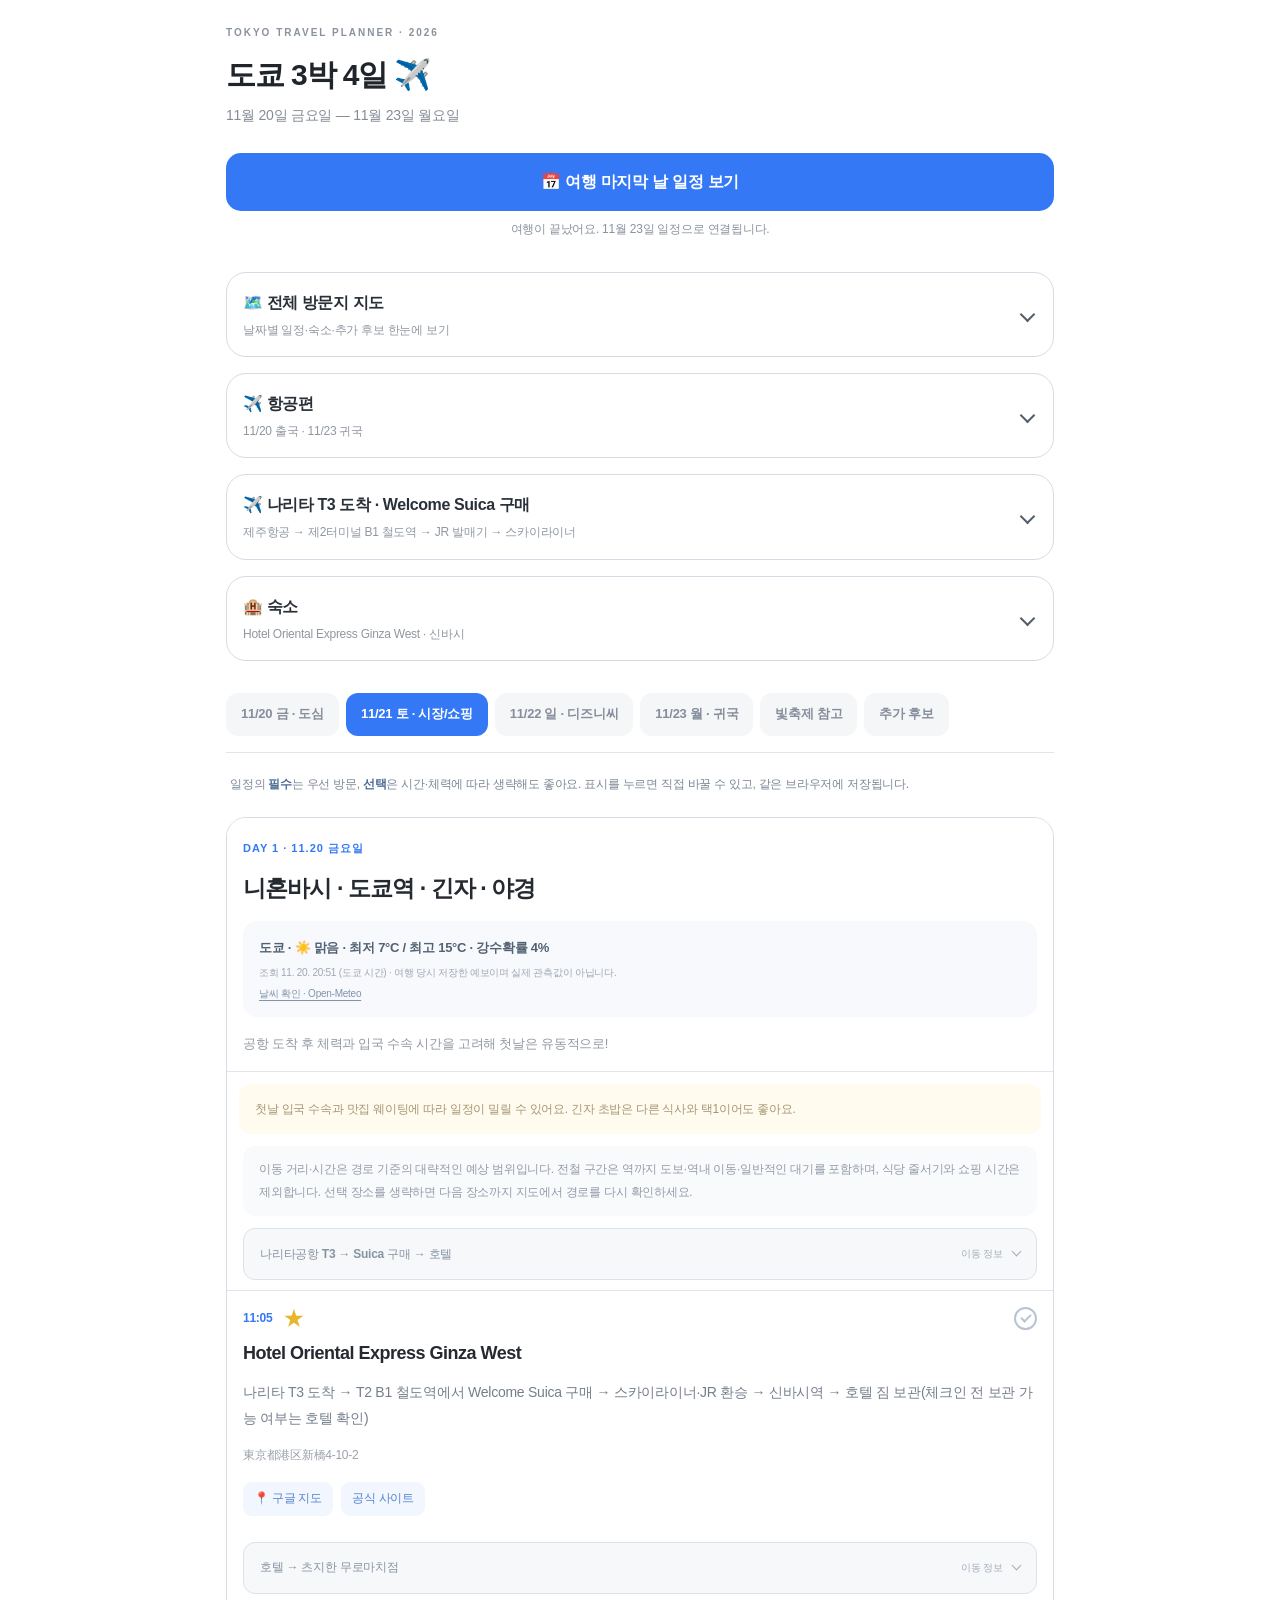
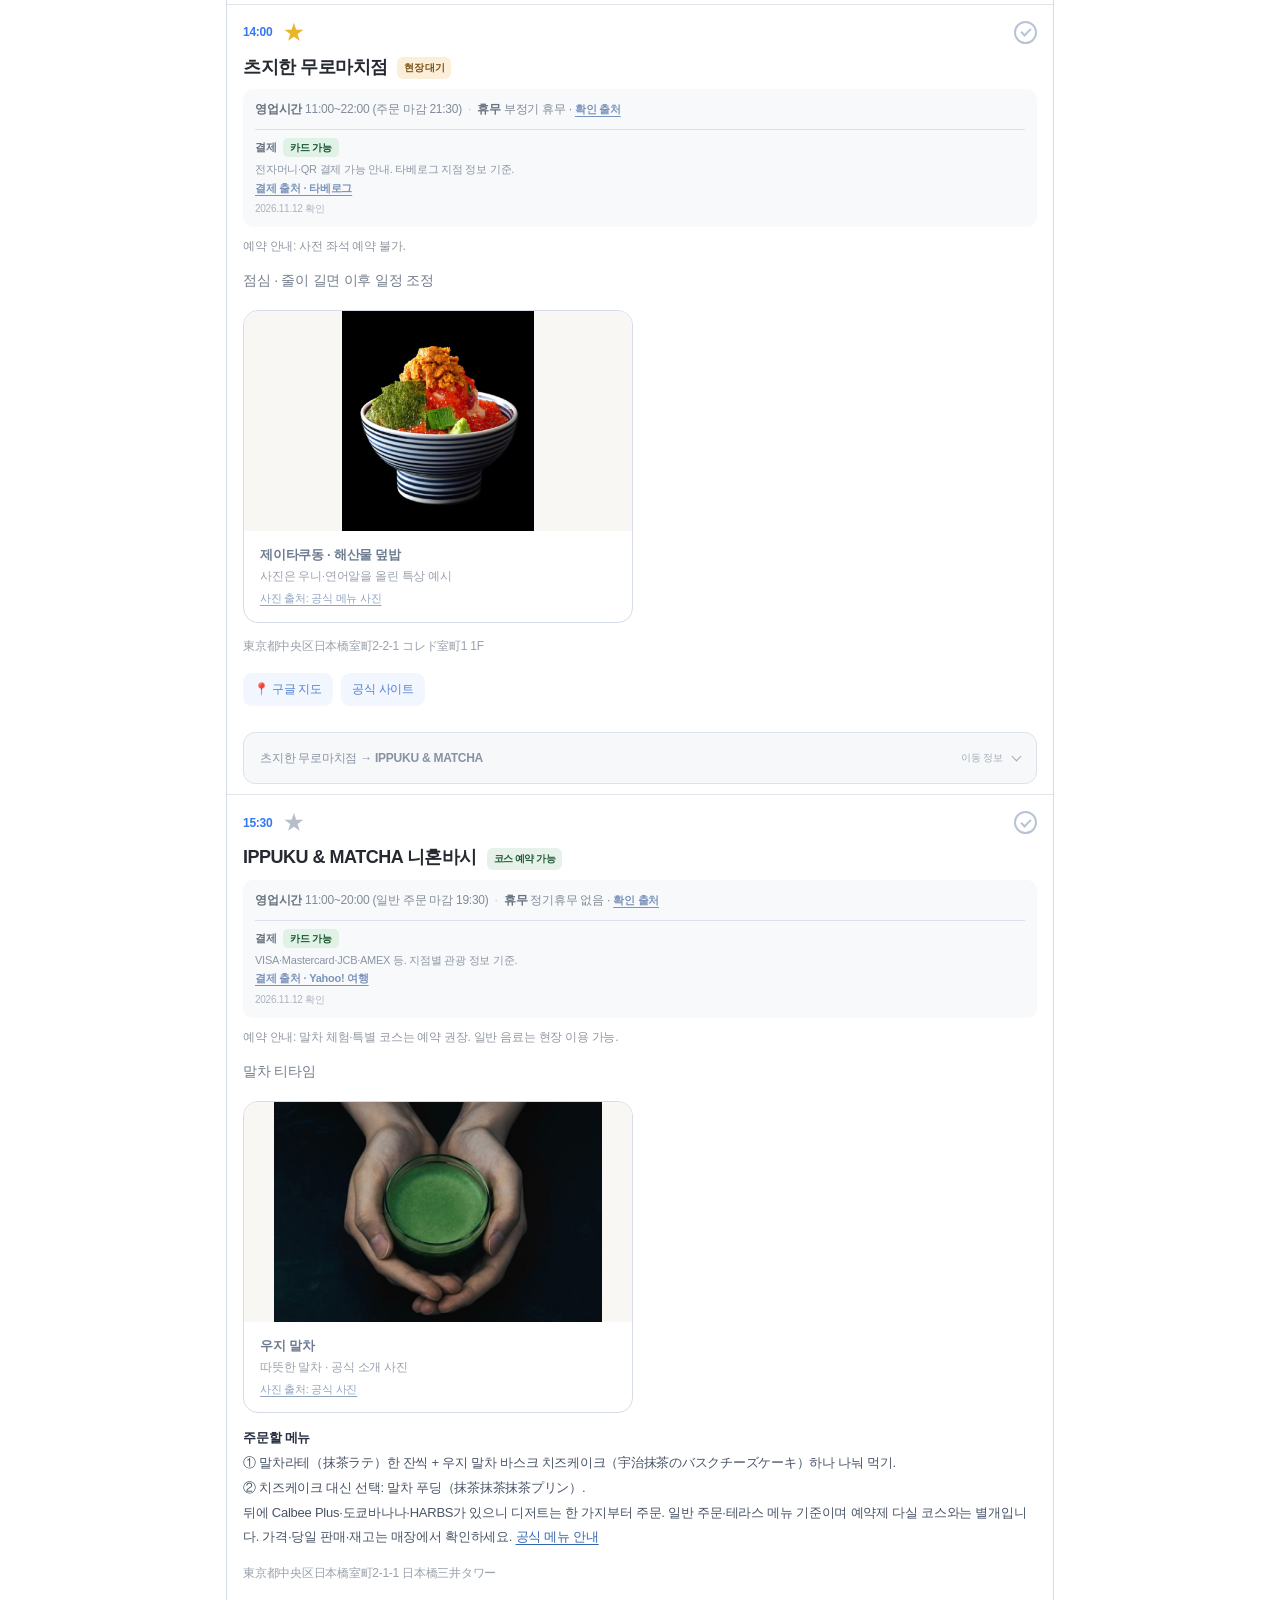
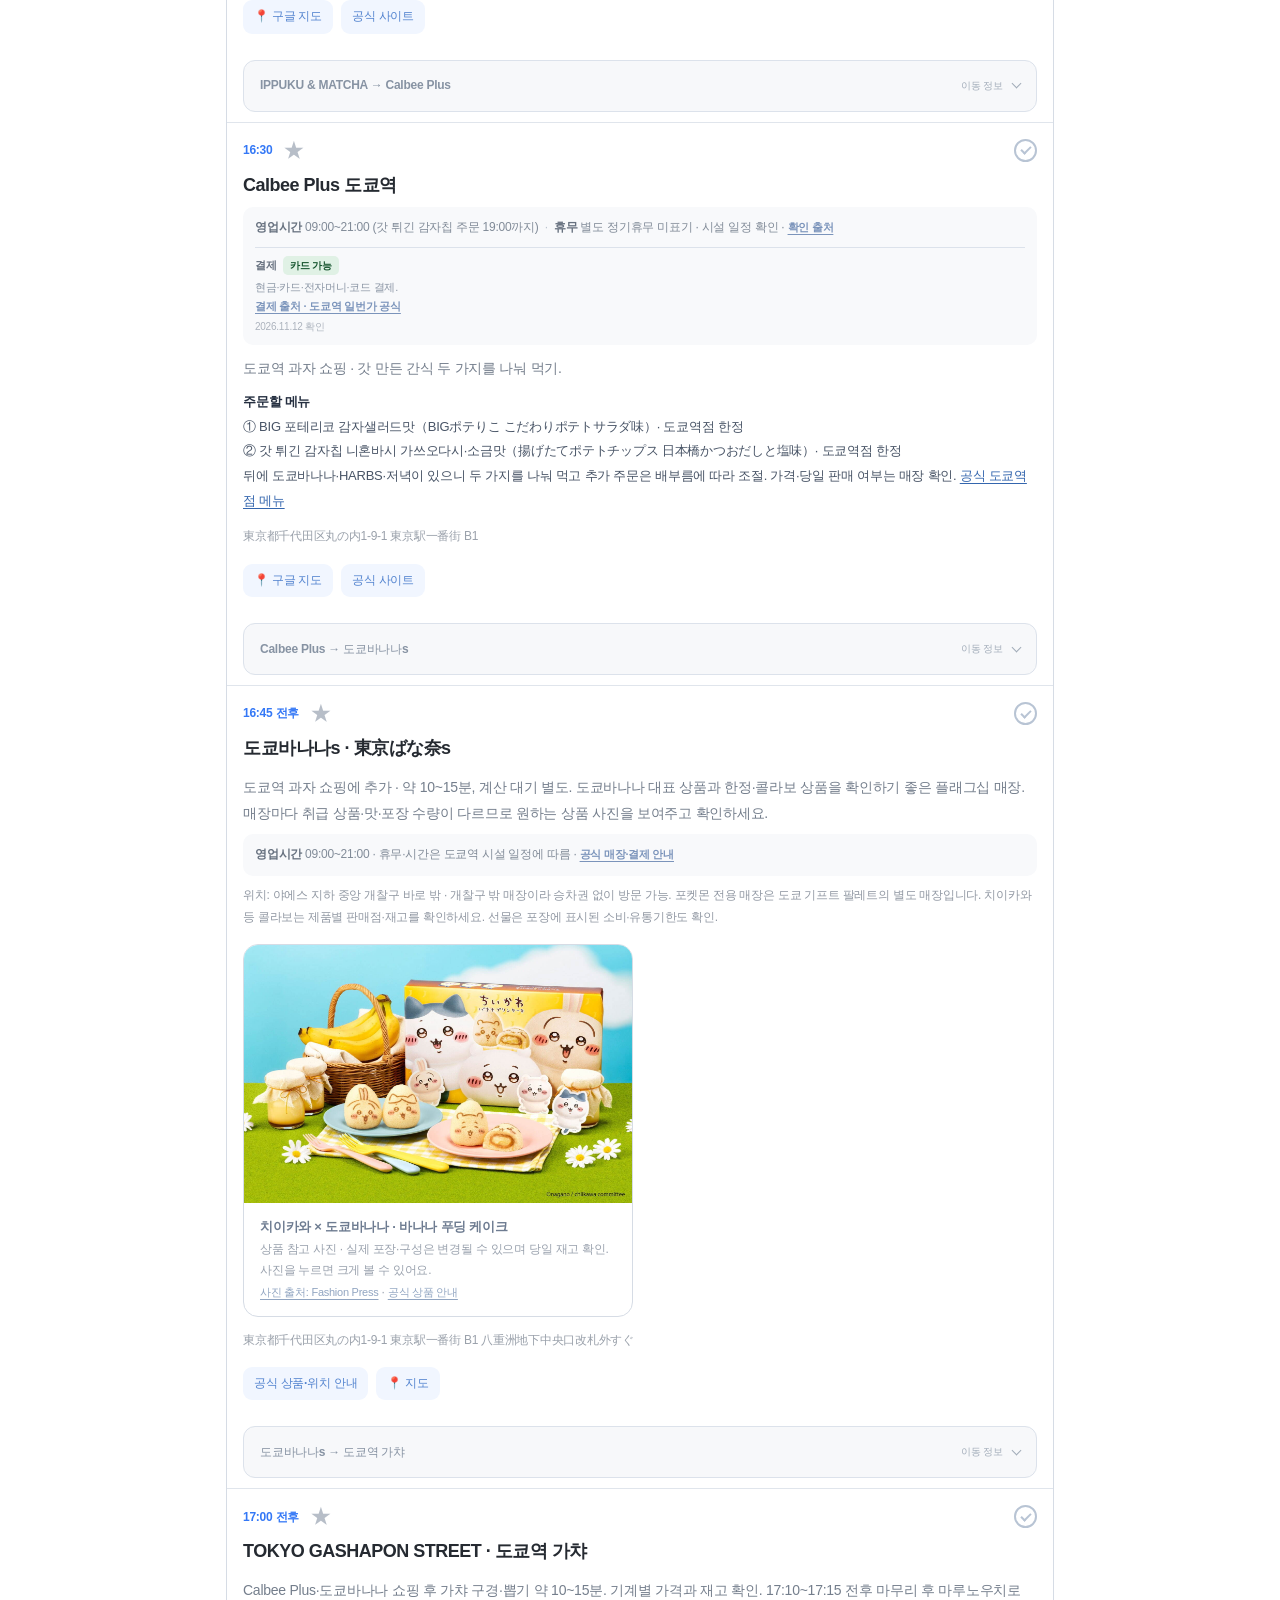
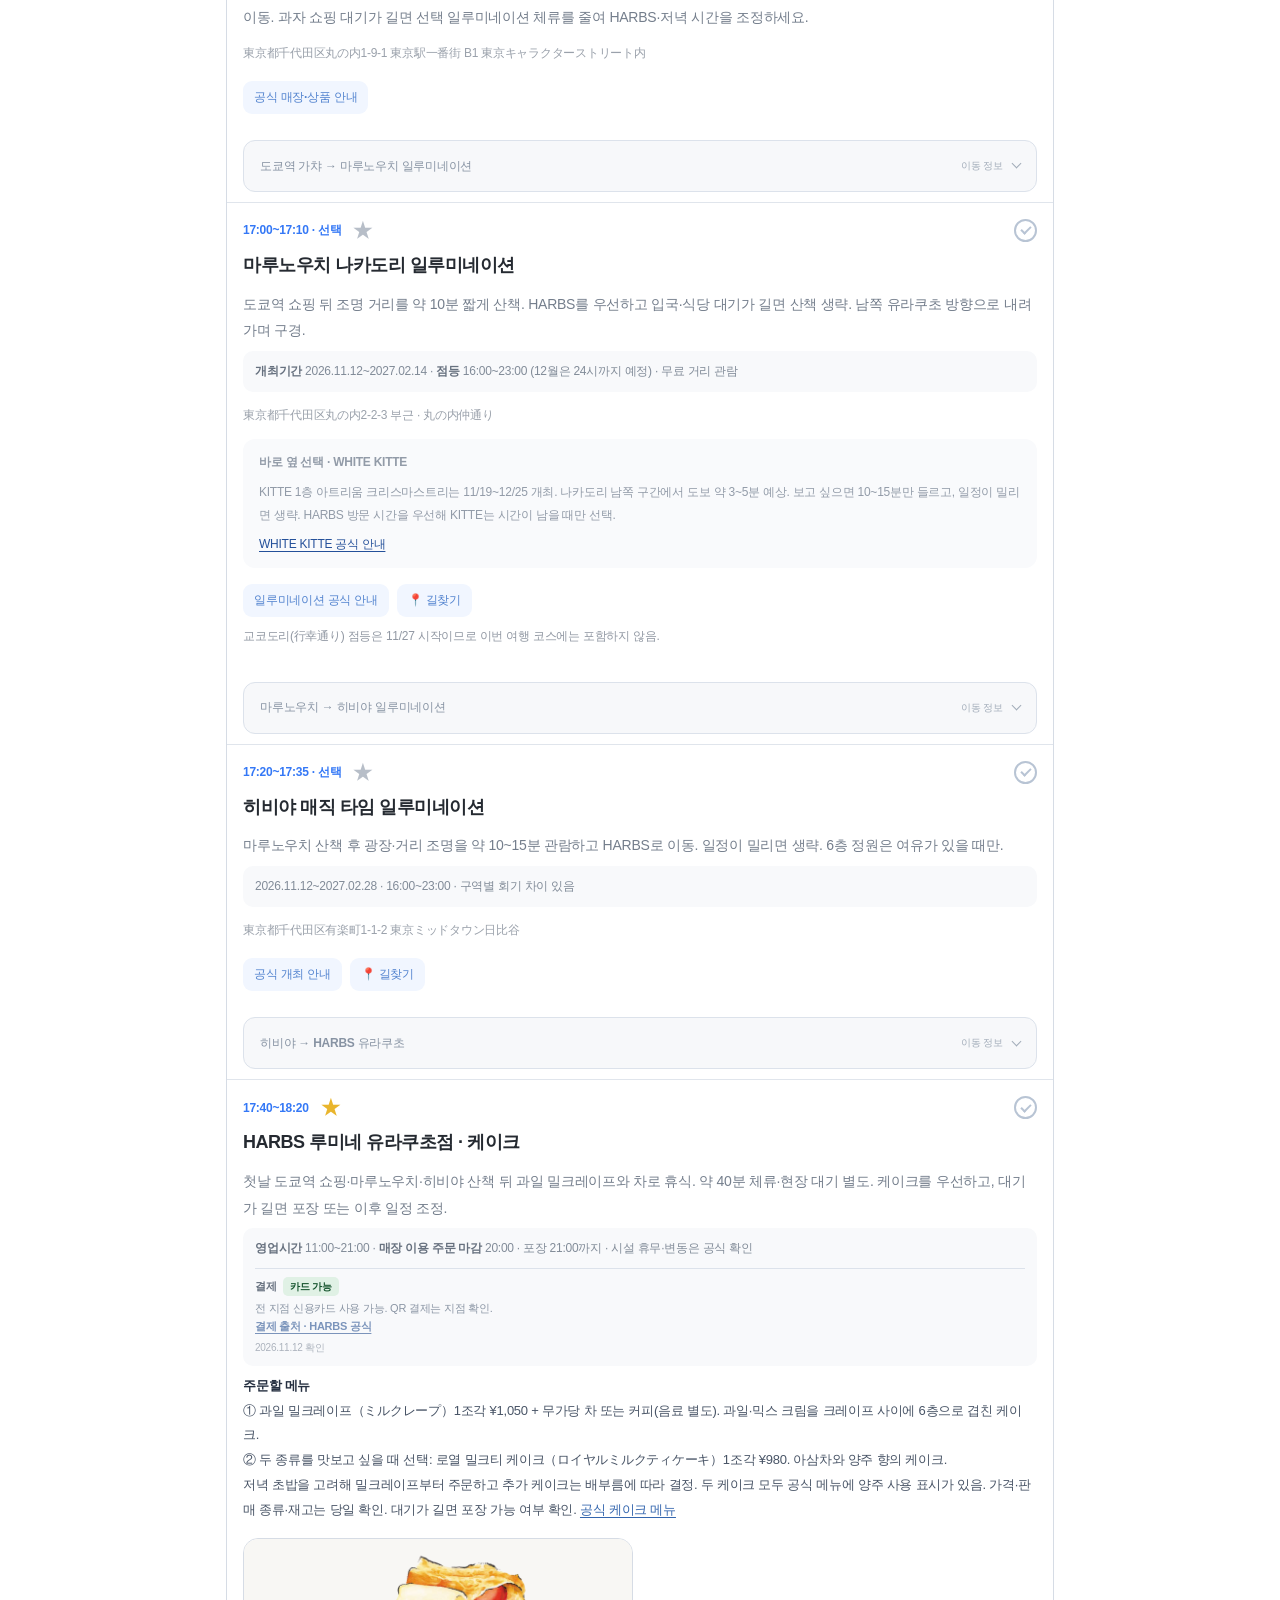
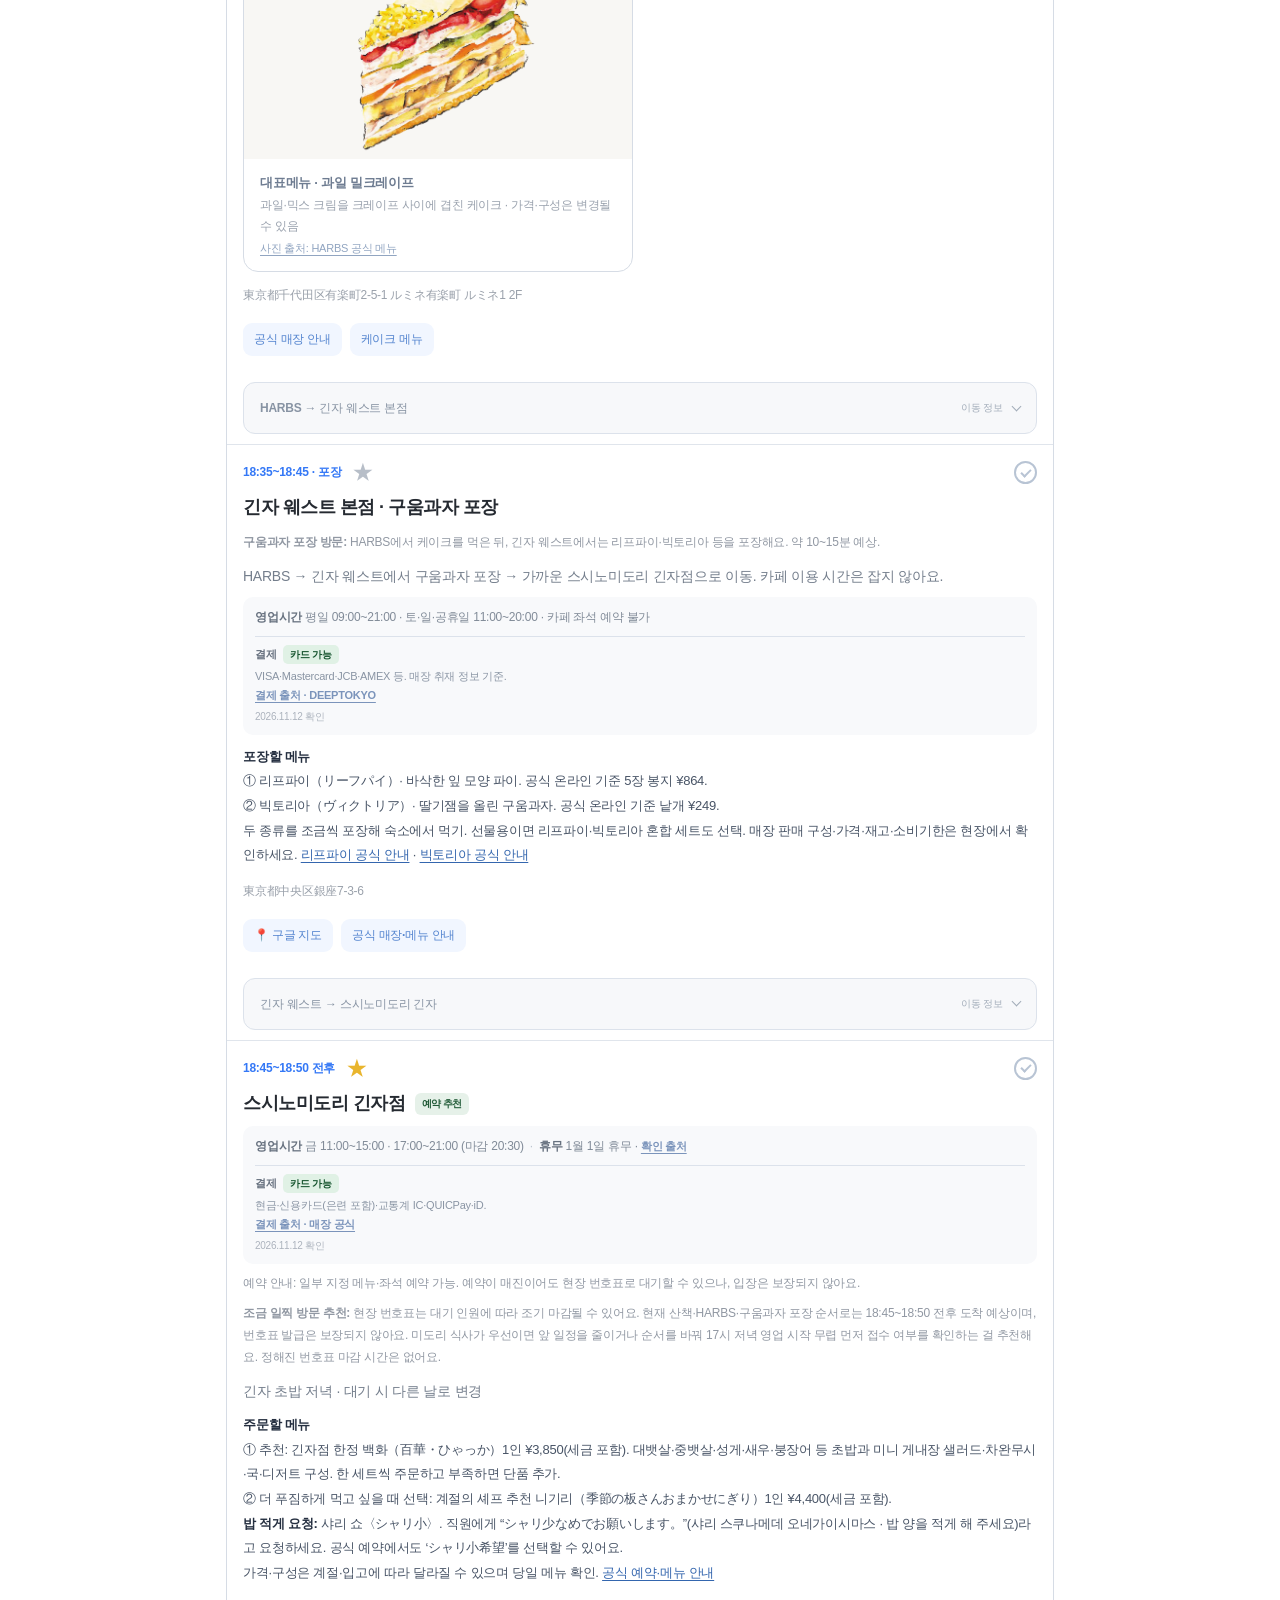
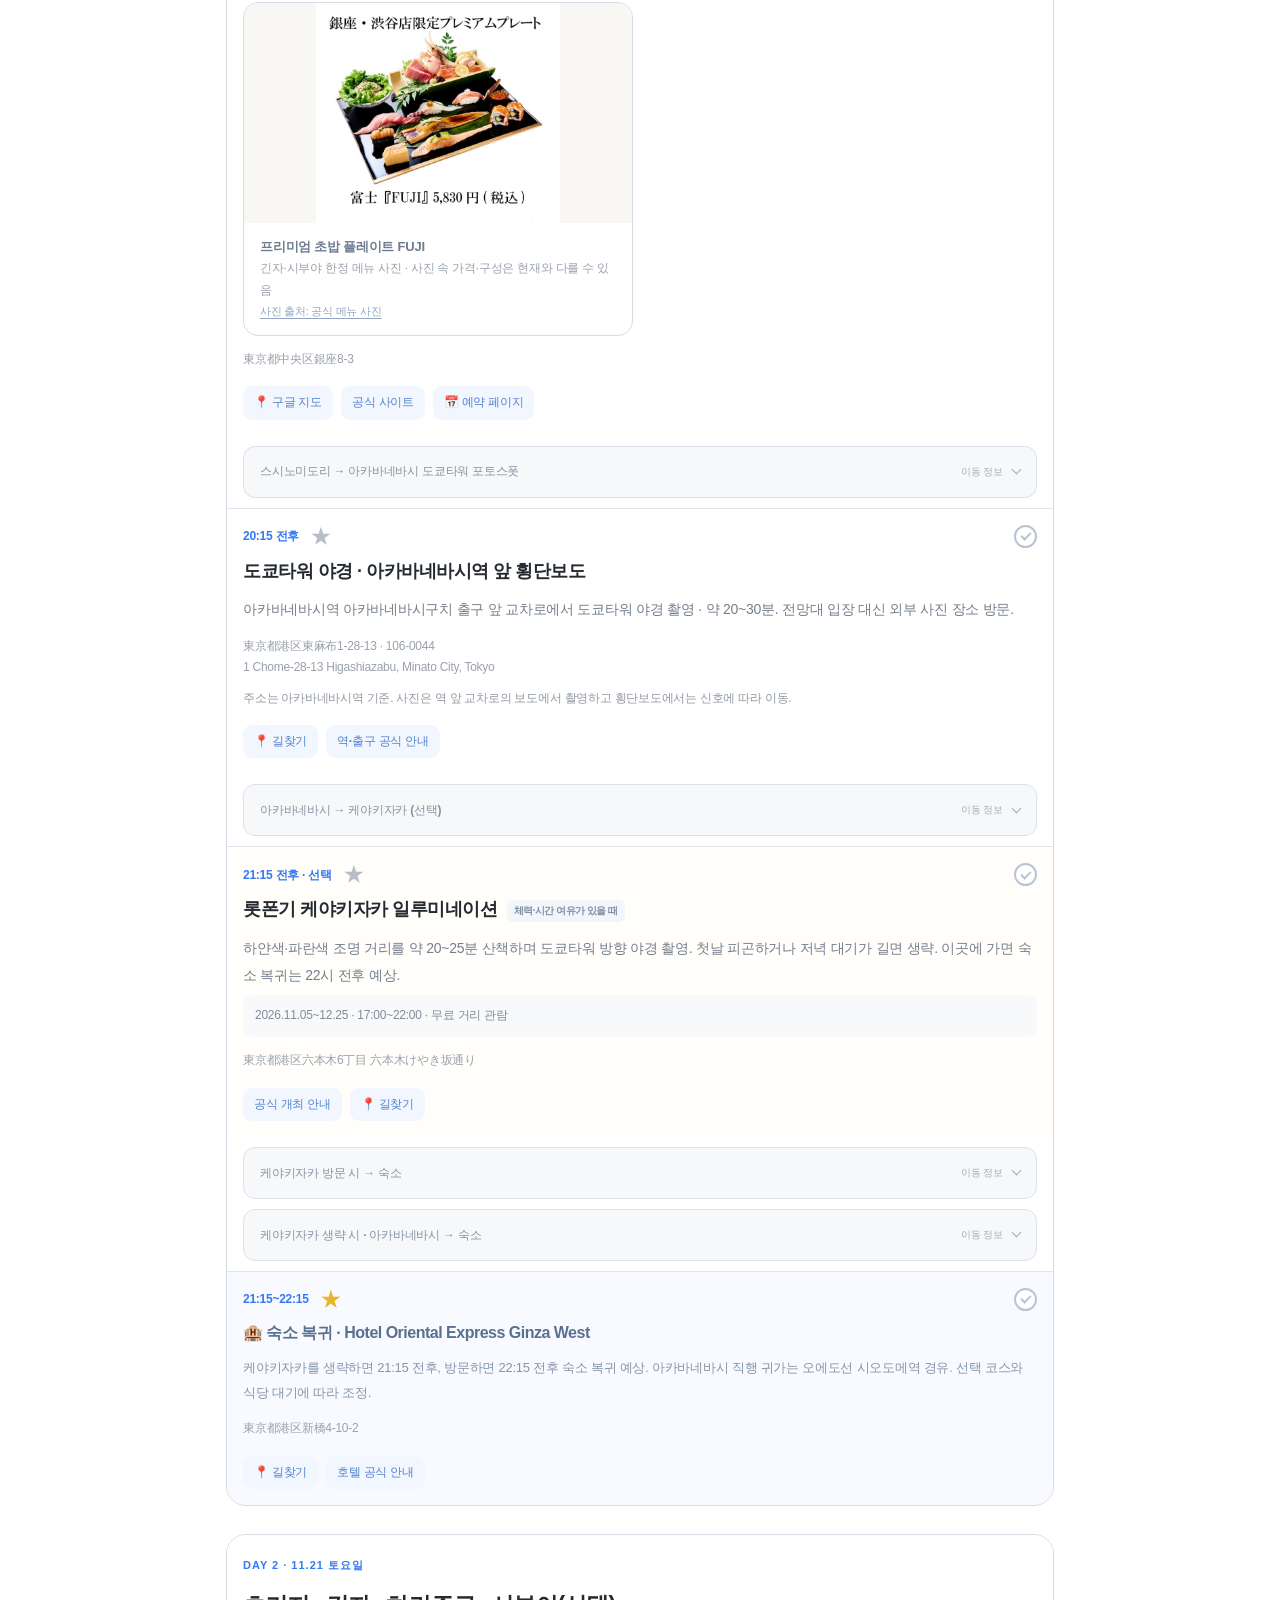
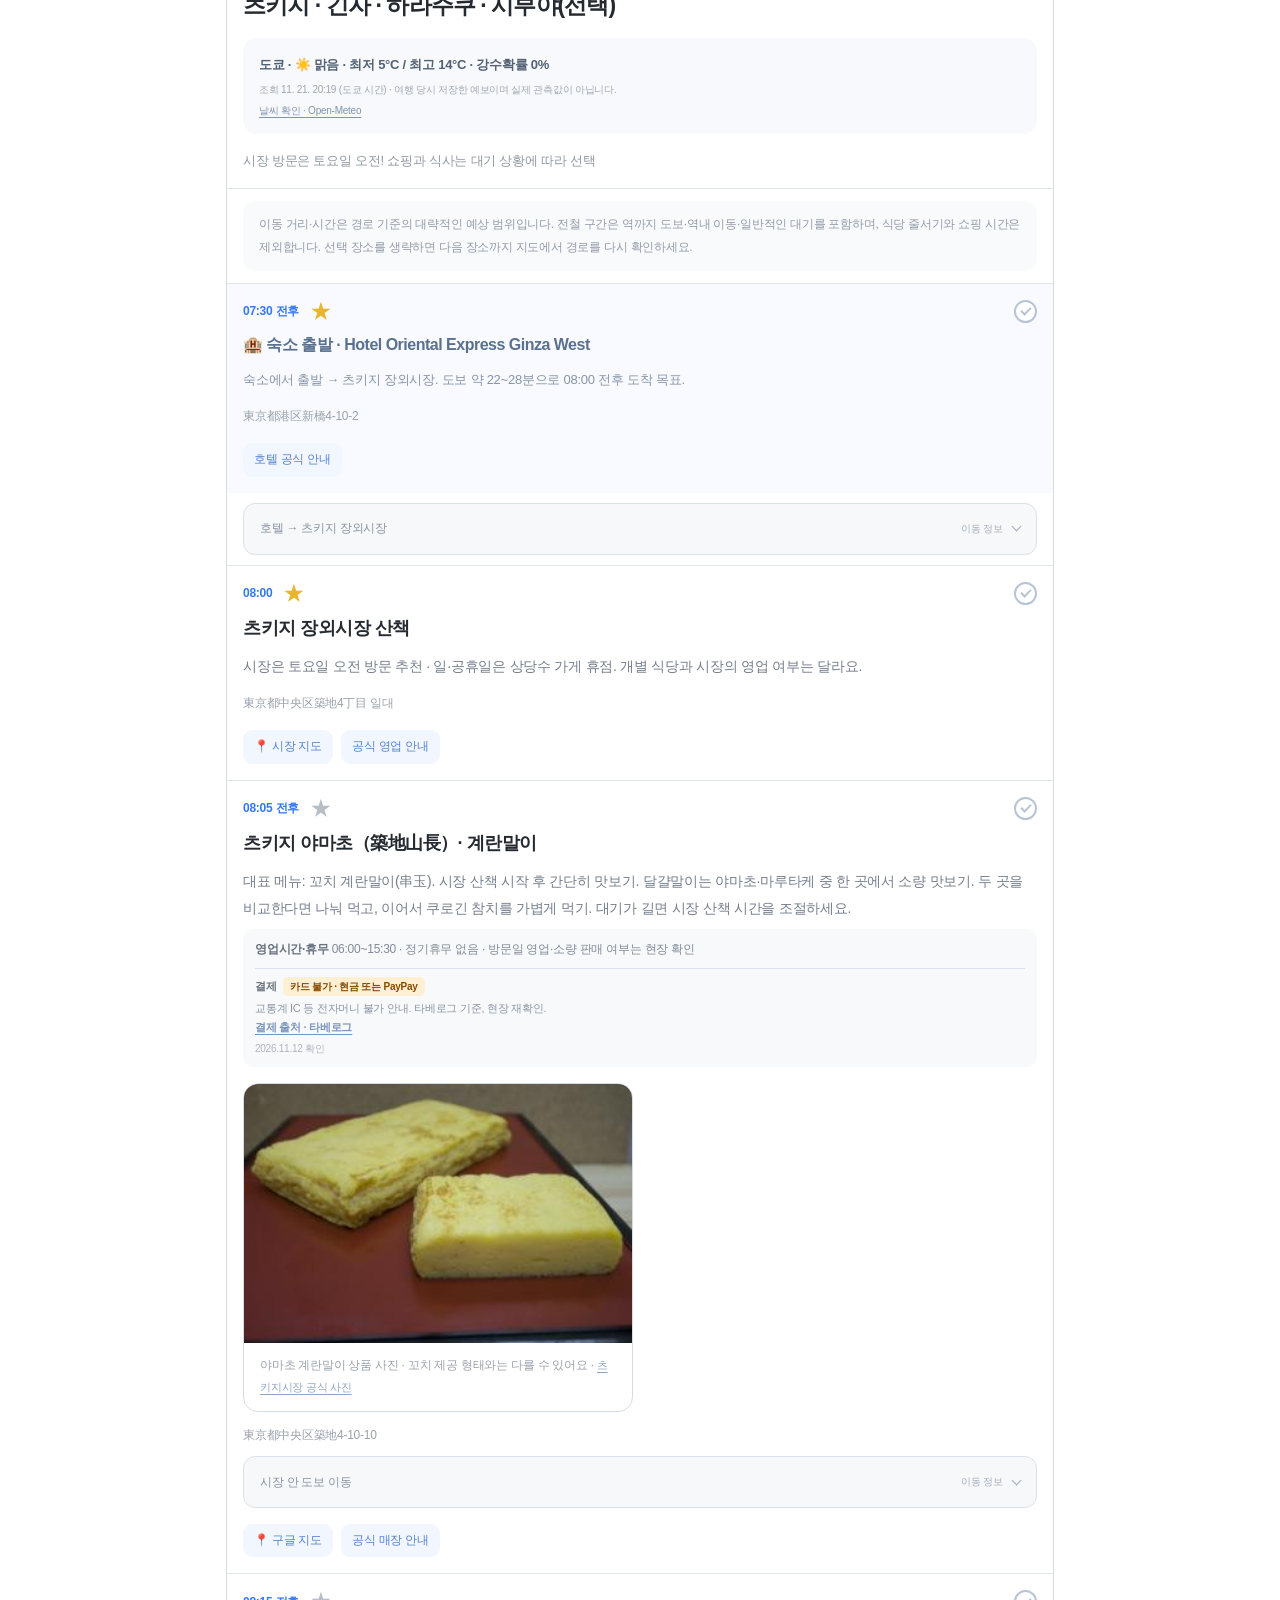
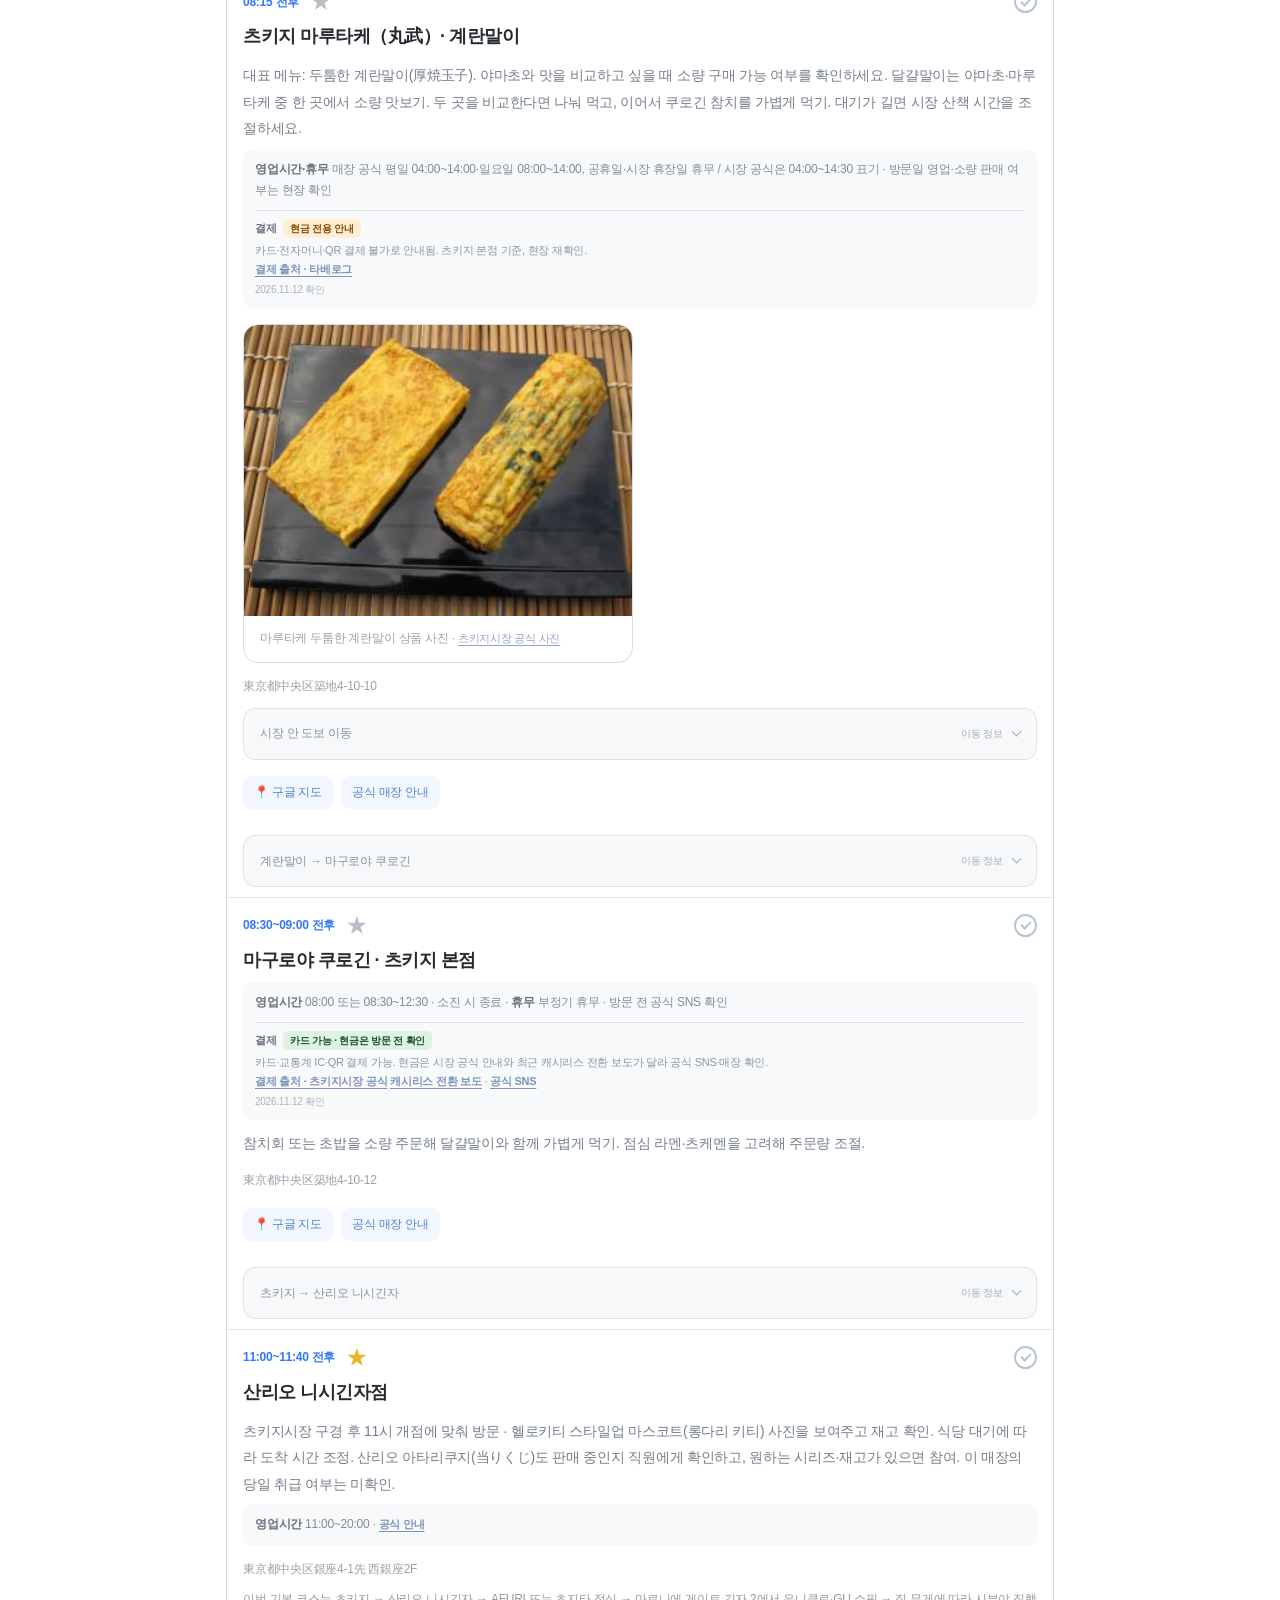
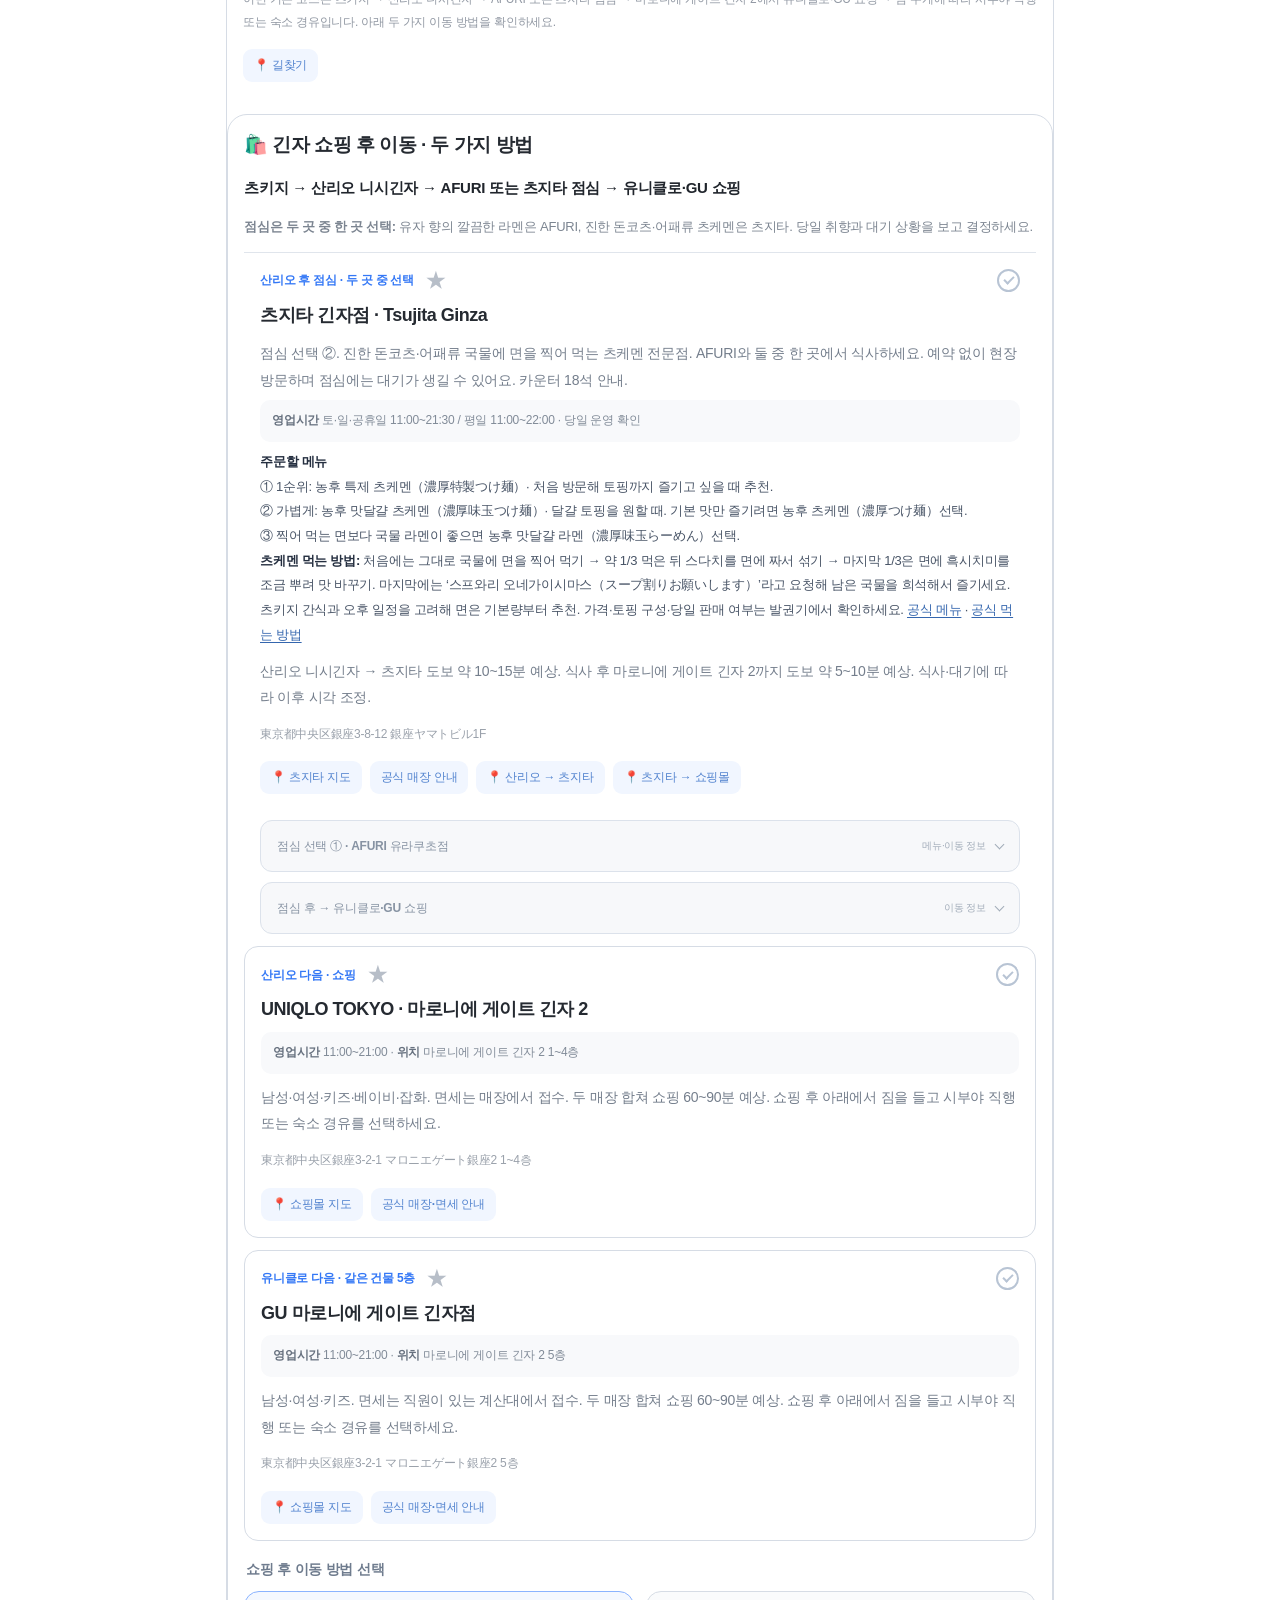
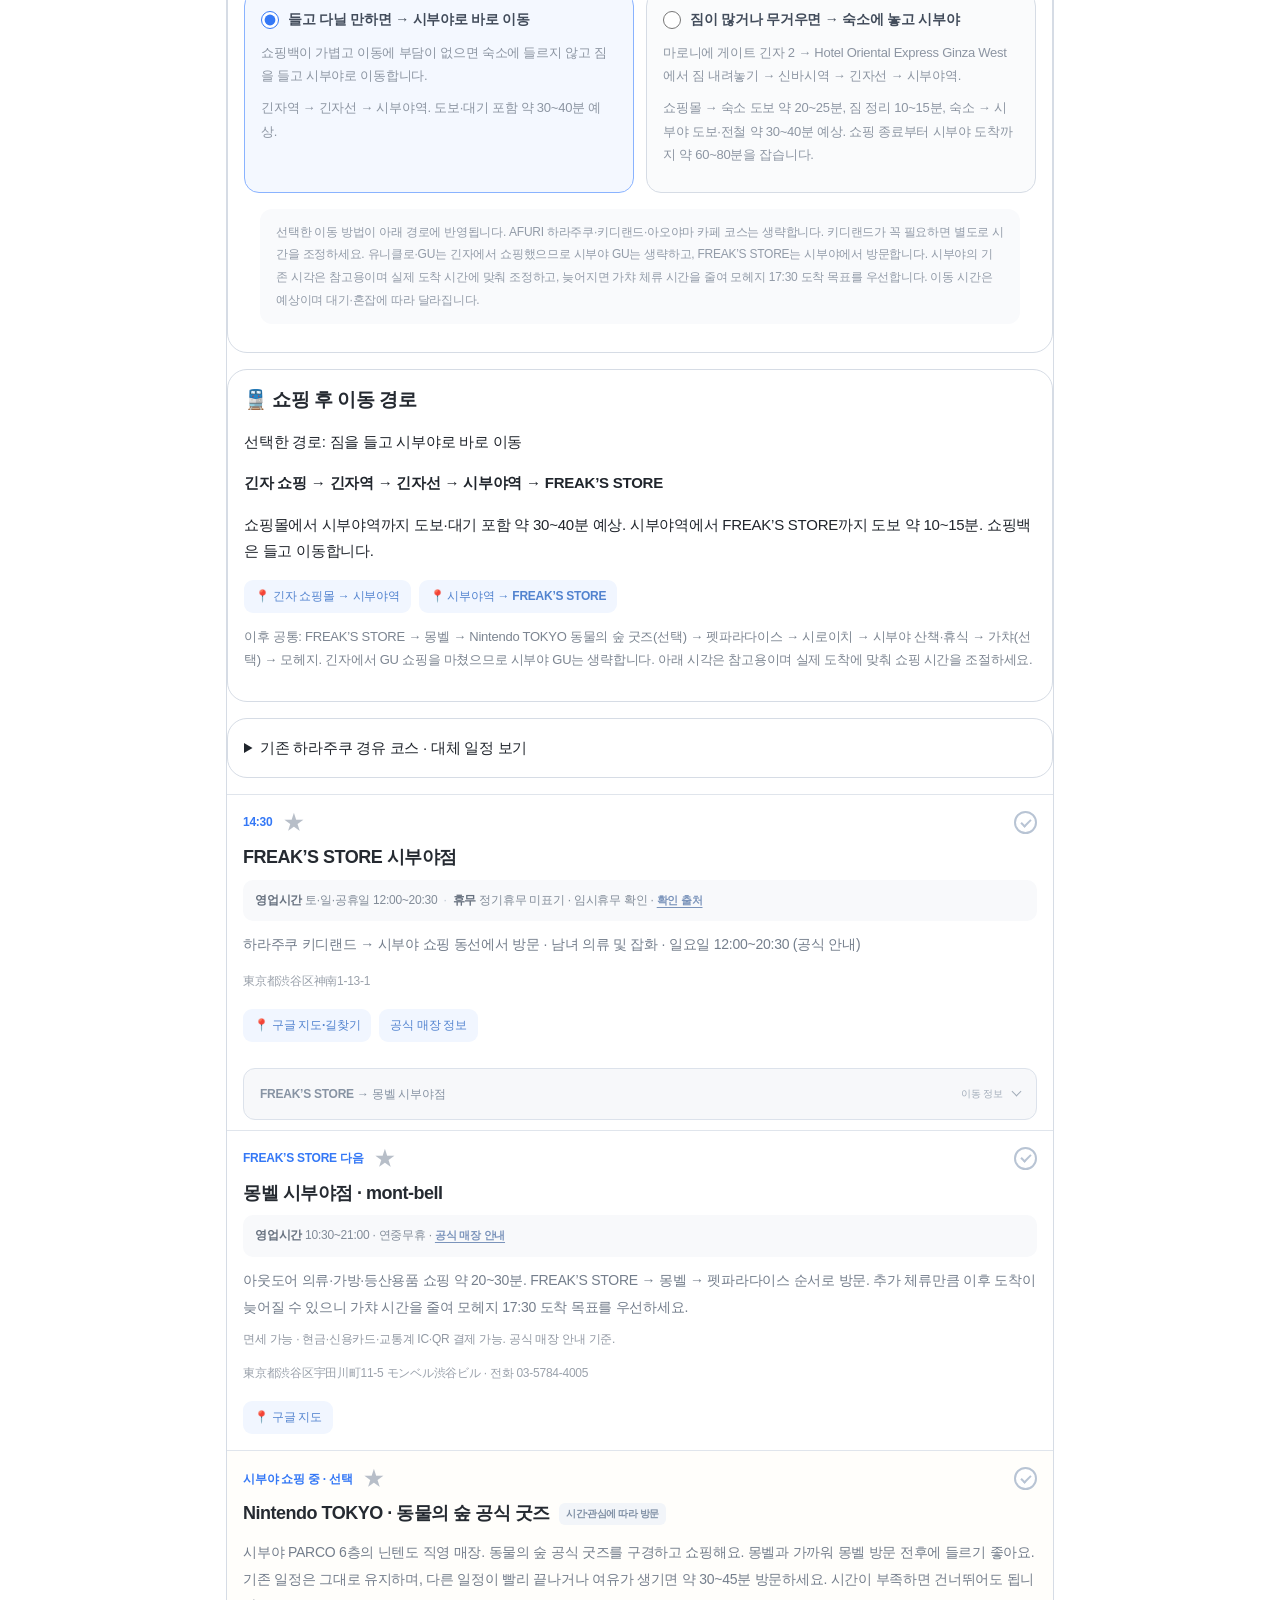
==== commit eeffb271: "Refresh trip weather forecasts" ====
--- a/index.html
+++ b/index.html
@@ -53,7 +53,7 @@
 <details class="panel overview"><summary><span><span class="overview-title">✈️ 항공편</span><span class="overview-sub">11/20 출국 · 11/23 귀국</span></span></summary><div class="overview-content"><div class="flight"><div><span class="label">11/20 출국 · 7C1187</span><strong>08:35 → 11:05</strong><span class="small">인천 → 나리타 제3터미널(T3)</span></div><div><span class="label">11/23 귀국 · 7C1184</span><strong>13:15 → 16:15</strong><span class="small">나리타 제3터미널(T3) → 인천 · 예약증 확인</span></div></div><p class="small">※ 항공편 시간은 현재 대화에서 제공된 정보 기준. 실제 예약증·출발 터미널을 재확인하세요.</p></div></details><details class="panel overview" id="airport-arrival-guide"><summary><span><span class="overview-title">✈️ 나리타 T3 도착 · Welcome Suica 구매</span><span class="overview-sub">제주항공 → 제2터미널 B1 철도역 → JR 발매기 → 스카이라이너</span></span></summary><div class="overview-content"><p><b>제주항공은 나리타 제3터미널(T3) 기준.</b> 입국심사·수하물 수령·세관을 마친 뒤 아래 순서대로 이동하세요. 출발 전 예약증의 터미널도 확인하세요.</p><ol class="airport-steps"><li><b>제3터미널 도착 후 제2터미널로 이동</b><p>‘Terminal 2 / Railway’ 안내를 따라 연결통로로 이동. 공항 공식 기준 T3 도착 로비 안내소 → T2 철도역 개찰구까지 도보 약 13분이에요. 짐이 많으면 T2행 무료 셔틀도 가능하며, T3 → T2 버스 탑승 시간은 약 3분(대기·정류장과 역 사이 이동 별도).</p></li><li><b>제2터미널 지하 1층(B1F) 철도역으로 내려가기</b><p>역 이름은 <strong>공항 제2빌딩역 / Narita Airport Terminal 2・3 Station / 空港第2ビル駅</strong>. 제3터미널에서 기차를 타려면 이 역을 이용해요.</p></li><li><b>Keisei·Skyliner와 JR 매표 구역 구분하기</b><p>같은 철도역 안에 게이세이(Keisei / Skyliner)와 JR 구역이 있어요. Welcome Suica는 먼저 <strong>JR EAST</strong> 쪽에서 찾으세요.</p></li><li><b>JR 쪽 Welcome Suica 전용 발매기에서 구매</b><p>‘Welcome Suica’ 표시를 확인하고 기기에서 언어를 선택해 구매하세요. JR 동일본 공식 판매 장소에 공항 제2·3터미널역 전용 발매기가 포함돼 있어요. 기기를 찾기 어렵거나 이용이 안 되면 JR EAST Travel Service Center 또는 JR 직원에게 문의하세요. 실물 카드 충전에는 엔화 현금을 준비하세요.</p></li><li><b>게이세이 쪽에서 스카이라이너 표를 별도로 구매·수령</b><p>Welcome Suica 구매와 스카이라이너 지정석 발권은 별도예요. <strong>공항 제2빌딩역 → 닛포리</strong> 스카이라이너를 탄 뒤, 닛포리에서 JR 야마노테선 <strong>우에노·도쿄 방면 외선 → 신바시</strong>로 환승. JR 구간은 Suica로 이용하고, 신바시역 가라스모리 출구에서 호텔까지 도보 약 4분이에요.</p></li></ol><figure class="reference-image" style="margin-top:16px"><a href="tokyo-trip-images/welcome-suica-charge-guide.png" target="_blank" rel="noopener" aria-label="웰컴 스이카 충전과 사용처 안내 이미지 크게 보기"><img src="tokyo-trip-images/welcome-suica-charge-guide.png" alt="웰컴 스이카 최초 구매·시내 현금 충전 방법과 교통·편의점 등 사용처를 정리한 참고 이미지" loading="lazy" decoding="async" style="width:100%;height:auto;max-height:none"/></a><figcaption><strong>웰컴 스이카 충전 방법·사용처</strong><a href="tokyo-trip-images/welcome-suica-charge-guide.png" target="_blank" rel="noopener">원본 크게 보기 ↗</a></figcaption></figure><p class="small">사용자 제공 참고 이미지 · 실물 Welcome Suica 기준. 충전 가능한 결제수단·기기별 조건은 현장 안내를 확인하세요.</p><div class="links"><a href="https://www.narita-airport.jp/ko/flight/airline-search/jja/" target="_blank" rel="noopener">제주항공 터미널 공식 안내</a><a href="https://www.narita-airport.jp/en/access/train/railway-route-3/" target="_blank" rel="noopener">T3 ↔ 철도역 사진 안내</a><a href="https://www.narita-airport.jp/en/access/shuttlebus/walking-through/" target="_blank" rel="noopener">도보 이동 공식 안내</a><a href="https://www.narita-airport.jp/en/access/shuttlebus/" target="_blank" rel="noopener">무료 셔틀 안내</a><a href="https://www.jreast.co.jp/en/multi/welcomesuica/purchase.html" target="_blank" rel="noopener">Welcome Suica 구매·충전 공식 안내</a><a href="https://ginza-west.hotelorientalexpress.com/access/" target="_blank" rel="noopener">호텔 교통 안내</a></div><p class="small">2026.11.12 공식 안내 확인 · 터미널 내 이동·발권 대기는 열차 소요시간과 별도로 잡으세요.</p></div></details>
 <details class="panel overview"><summary><span><span class="overview-title">🏨 숙소</span><span class="overview-sub">Hotel Oriental Express Ginza West · 신바시</span></span></summary><div class="overview-content"><div class="label">🏨 숙소</div><h2 id="hotel-title">Hotel Oriental Express Ginza West</h2><p class="small">東京都港区新橋4-10-2 · JR 신바시역 가라스모리 출구 도보 약 4분 · 지하철 신바시역 도보 약 5~6분</p><p class="route"><b>나리타공항:</b> 신바시역에서 도에이 아사쿠사선·게이세이선 경유. 열차별 직통·환승 여부 확인.<br/><b>디즈니씨:</b> 신바시역 → JR 도쿄역 → 게이요선 마이하마역 → 디즈니 리조트라인.<br/><b>츠키지 시장:</b> 도보 약 22~28분 예상. 전철 이용 시 신바시역 → 아사쿠사선 히가시긴자역 → 시장 도보.<br/><b>체크인/아웃:</b> 예약 확인서의 시간을 확인하세요.</p><div class="links"><a href="https://www.google.com/maps/search/?api=1&amp;query=Hotel+Oriental+Express+Ginza+West+%E6%9D%B1%E4%BA%AC%E9%83%BD%E6%B8%AF%E5%8C%BA%E6%96%B0%E6%A9%8B4-10-2" target="_blank" rel="noopener">📍 호텔 지도</a><a href="https://ginza-west.hotelorientalexpress.com/" target="_blank" rel="noopener">공식 교통안내</a></div><div class="edit"><input aria-label="숙소명 입력" id="hotel-edit" placeholder="숙소 표시명 입력"/><button class="btn" onclick="changeHotel()">숙소명 바꾸기</button></div><p class="small">숙소 표시명은 이 브라우저에 저장됩니다. 주소·이동 경로는 Hotel Oriental Express Ginza West 기준입니다.</p></div></details>
 <nav class="tabs"><a href="#d1">11/20 금 · 도심</a><a href="#d2">11/21 토 · 시장/쇼핑</a><a href="#d3">11/22 일 · 디즈니씨</a><a href="#d4">11/23 월 · 귀국</a><a href="#illumination-reference">빛축제 참고</a><a href="#extra">추가 후보</a></nav>
-<p class="priority-guide">일정의 <b>필수</b>는 우선 방문, <b>선택</b>은 시간·체력에 따라 생략해도 좋아요. 표시를 누르면 직접 바꿀 수 있고, 같은 브라우저에 저장됩니다.</p><section class="day" id="d1"><div class="day-head"><div class="date">DAY 1 · 11.20 금요일</div><h2>니혼바시 · 도쿄역 · 긴자 · 야경</h2><div class="trip-weather" data-trip-weather="2026-11-20" data-weather-location="tokyo" role="status" aria-live="polite"><div class="weather-summary">도쿄 · ☀️ 맑음 · 최저 7°C / 최고 15°C · 강수확률 4%</div><div class="weather-meta">예보 조회 11/20 20:51 (도쿄 시간) · 예보는 바뀔 수 있어요.</div><div class="weather-source"><a href="https://open-meteo.com/en/docs?latitude=35.6762&amp;longitude=139.6503" target="_blank" rel="noopener">날씨 확인 · Open-Meteo</a></div><noscript>저장된 예보를 표시하고 있습니다.</noscript></div><p>공항 도착 후 체력과 입국 수속 시간을 고려해 첫날은 유동적으로!</p></div><div class="alert" style="margin:12px">첫날 입국 수속과 맛집 웨이팅에 따라 일정이 밀릴 수 있어요. 긴자 초밥은 다른 식사와 택1이어도 좋아요.</div><div class="transfer-note">이동 거리·시간은 경로 기준의 대략적인 예상 범위입니다. 전철 구간은 역까지 도보·역내 이동·일반적인 대기를 포함하며, 식당 줄서기와 쇼핑 시간은 제외합니다. 선택 장소를 생략하면 다음 장소까지 지도에서 경로를 다시 확인하세요.</div><details class="transfer"><summary><strong>나리타공항 T3 → Suica 구매 → 호텔</strong><span class="transfer-toggle">이동 정보</span></summary><div class="transfer-body"><p><b>먼저:</b> T3 도착·입국 수속 → 연결통로로 T2 B1 공항 제2빌딩역 → JR 쪽 Welcome Suica 전용 발매기 → Keisei 쪽 스카이라이너 발권.</p><p><b>빠른 경로:</b> 스카이라이너 → 닛포리 → JR 야마노테선 우에노·도쿄 방면 외선 → 신바시 → 호텔 도보 약 4분. <b>공항역 열차 탑승 후 호텔까지 약 65~80분 예상.</b> T3에서 역까지 약 13분 도보, 입국·발권·첫 열차 대기는 별도.</p><p><b>환승 없는 대안:</b> 신바시 정차 액세스 특급 직통편 → 호텔. 공항역 탑승 후 호텔까지 약 85~100분 예상. 실제 출발편과 도착 시각을 비교해 선택하세요.</p><a href="#airport-arrival-guide" onclick="document.getElementById('airport-arrival-guide').open=true">📋 T3 도착·Welcome Suica 구매 순서 보기</a> · <a href="https://www.google.com/maps/dir/?api=1&amp;origin=Narita+Airport+Terminal+2+3+Station&amp;destination=Hotel+Oriental+Express+Ginza+West&amp;travelmode=transit" target="_blank" rel="noopener">📍 호텔까지 길찾기</a></div></details><article data-priority-key="6db9babf5f86c03c" data-priority="required" class="stop"><div class="time">11:05</div><div class="stop-main"><div class="name">Hotel Oriental Express Ginza West</div><div class="detail">나리타 T3 도착 → T2 B1 철도역에서 Welcome Suica 구매 → 스카이라이너·JR 환승 → 신바시역 → 호텔 짐 보관(체크인 전 보관 가능 여부는 호텔 확인)</div><div class="address">東京都港区新橋4-10-2</div><div class="links"><a href="https://www.google.com/maps/search/?api=1&amp;query=Hotel+Oriental+Express+Ginza+West+%E6%9D%B1%E4%BA%AC%E9%83%BD%E6%B8%AF%E5%8C%BA%E6%96%B0%E6%A9%8B4-10-2" rel="noopener" target="_blank">📍 구글 지도</a><a href="https://ginza-west.hotelorientalexpress.com/" rel="noopener" target="_blank">공식 사이트</a></div></div><input aria-label="방문 완료" class="done" data-place="hotel" type="checkbox" data-done-index="0"/></article><details class="transfer"><summary><strong>호텔 → 츠지한 무로마치점</strong><span class="transfer-toggle">이동 정보</span></summary><div class="transfer-body"><div>🚆 전철 + 도보 · 약 4~5km · 25~35분 예상</div><p>호텔 → 신바시역 도보 → 긴자선 미쓰코시마에역 → 코레도 무로마치1 1층 츠지한. 역내 이동·일반적인 대기 포함 예상치, 식당 줄서기는 별도.</p><a href="https://www.google.com/maps/dir/?api=1&amp;origin=%E6%9D%B1%E4%BA%AC%E9%83%BD%E6%B8%AF%E5%8C%BA%E6%96%B0%E6%A9%8B4-10-2&amp;destination=%E6%9D%B1%E4%BA%AC%E9%83%BD%E4%B8%AD%E5%A4%AE%E5%8C%BA%E6%97%A5%E6%9C%AC%E6%A9%8B%E5%AE%A4%E7%94%BA2-2-1&amp;travelmode=transit" target="_blank" rel="noopener">📍 이 구간 길찾기</a></div></details><article data-priority-key="bbe6850599bb7686" data-priority="required" class="stop"><div class="time">14:00</div><div class="stop-main"><div class="name">츠지한 무로마치점 <span class="reserve-tag queue">현장 대기</span></div><div class="hours-note"><b>영업시간</b> 11:00~22:00 (주문 마감 21:30)<span class="hours-sep"> · </span><b>휴무</b> 부정기 휴무 · <a href="https://www.tsujihan-jp.com/blank" rel="noopener" target="_blank">확인 출처</a><div class="payment-note" data-payment="card"><b>결제</b> <span class="payment-badge payment-card">카드 가능</span><span class="payment-detail">전자머니·QR 결제 가능 안내. 타베로그 지점 정보 기준.</span> <a href="https://tabelog.com/tokyo/A1302/A130202/13295560/dtlmap/" target="_blank" rel="noopener">결제 출처 · 타베로그</a><span class="payment-checked">2026.11.12 확인</span></div></div><div class="reserve-note">예약 안내: 사전 좌석 예약 불가.</div><div class="detail">점심 · 줄이 길면 이후 일정 조정</div><figure class="food-photo"><a href="https://www.tsujihan-jp.com/" target="_blank" rel="noopener"><img src="[data-uri]" alt="제이타쿠동 · 해산물 덮밥" loading="lazy" decoding="async"/></a><figcaption><strong>제이타쿠동 · 해산물 덮밥</strong><span>사진은 우니·연어알을 올린 특상 예시</span><a href="https://www.tsujihan-jp.com/" target="_blank" rel="noopener">사진 출처: 공식 메뉴 사진</a></figcaption></figure><div class="address">東京都中央区日本橋室町2-2-1 コレド室町1 1F</div><div class="links"><a href="https://www.google.com/maps/search/?api=1&amp;query=Tsujihan+Muromachi+%E6%9D%B1%E4%BA%AC%E9%83%BD%E4%B8%AD%E5%A4%AE%E5%8C%BA%E6%97%A5%E6%9C%AC%E6%A9%8B%E5%AE%A4%E7%94%BA2-2-1" rel="noopener" target="_blank">📍 구글 지도</a><a href="https://www.tsujihan-jp.com/" rel="noopener" target="_blank">공식 사이트</a></div></div><input aria-label="방문 완료" class="done" data-place="tsujihan" type="checkbox" data-done-index="1"/></article><details class="transfer"><summary><strong>츠지한 무로마치점 → IPPUKU &amp; MATCHA</strong><span class="transfer-toggle">이동 정보</span></summary><div class="transfer-body"><div>🚶 도보 · 약 0.2~0.3km · 3~5분</div><p>코레도 무로마치1에서 가까운 니혼바시 미쓰이타워 1층으로 이동.</p><a href="https://www.google.com/maps/dir/?api=1&amp;origin=%E6%9D%B1%E4%BA%AC%E9%83%BD%E4%B8%AD%E5%A4%AE%E5%8C%BA%E6%97%A5%E6%9C%AC%E6%A9%8B%E5%AE%A4%E7%94%BA2-2-1&amp;destination=%E6%9D%B1%E4%BA%AC%E9%83%BD%E4%B8%AD%E5%A4%AE%E5%8C%BA%E6%97%A5%E6%9C%AC%E6%A9%8B%E5%AE%A4%E7%94%BA2-1-1&amp;travelmode=walking" target="_blank" rel="noopener">📍 이 구간 길찾기</a></div></details><article data-priority-key="bb36aec3b2531328" data-priority="optional" class="stop"><div class="time">15:30</div><div class="stop-main"><div class="name">IPPUKU &amp; MATCHA 니혼바시 <span class="reserve-tag recommend">코스 예약 가능</span></div><div class="hours-note"><b>영업시간</b> 11:00~20:00 (일반 주문 마감 19:30)<span class="hours-sep"> · </span><b>휴무</b> 정기휴무 없음 · <a href="https://mitsui-shopping-park.com/urban/mitsuitower/store/1395714.html" rel="noopener" target="_blank">확인 출처</a><div class="payment-note" data-payment="card"><b>결제</b> <span class="payment-badge payment-card">카드 가능</span><span class="payment-detail">VISA·Mastercard·JCB·AMEX 등. 지점별 관광 정보 기준.</span> <a href="https://travel.yahoo.co.jp/kanko/spot-00040129/" target="_blank" rel="noopener">결제 출처 · Yahoo! 여행</a><span class="payment-checked">2026.11.12 확인</span></div></div><div class="reserve-note">예약 안내: 말차 체험·특별 코스는 예약 권장. 일반 음료는 현장 이용 가능.</div><div class="detail">말차 티타임</div><figure class="food-photo"><a href="https://ippukuandmatcha.jp/" target="_blank" rel="noopener"><img src="[data-uri]" alt="우지 말차" loading="lazy" decoding="async"/></a><figcaption><strong>우지 말차</strong><span>따뜻한 말차 · 공식 소개 사진</span><a href="https://ippukuandmatcha.jp/" target="_blank" rel="noopener">사진 출처: 공식 사진</a></figcaption></figure><div class="reserve-note order-menu" id="ippuku-order-menu"><b>주문할 메뉴</b><br/>① 말차라테（抹茶ラテ）한 잔씩 + 우지 말차 바스크 치즈케이크（宇治抹茶のバスクチーズケーキ）하나 나눠 먹기.<br/>② 치즈케이크 대신 선택: 말차 푸딩（抹茶抹茶抹茶プリン）.<br/>뒤에 Calbee Plus·도쿄바나나·HARBS가 있으니 디저트는 한 가지부터 주문. 일반 주문·테라스 메뉴 기준이며 예약제 다실 코스와는 별개입니다. 가격·당일 판매·재고는 매장에서 확인하세요. <a href="https://ippukuandmatcha.jp/" target="_blank" rel="noopener">공식 메뉴 안내</a></div><div class="address">東京都中央区日本橋室町2-1-1 日本橋三井タワー</div><div class="links"><a href="https://www.google.com/maps/search/?api=1&amp;query=IPPUKU+AND+MATCHA+Nihonbashi+%E6%9D%B1%E4%BA%AC%E9%83%BD%E4%B8%AD%E5%A4%AE%E5%8C%BA%E6%97%A5%E6%9C%AC%E6%A9%8B%E5%AE%A4%E7%94%BA2-1-1+%E6%97%A5%E6%9C%AC%E6%A9%8B%E4%B8%89%E4%BA%95%E3%82%BF%E3%83%AF%E3%83%BC" rel="noopener" target="_blank">📍 구글 지도</a><a href="https://ippukuandmatcha.jp/" rel="noopener" target="_blank">공식 사이트</a></div></div><input aria-label="방문 완료" class="done" data-place="ippuku" type="checkbox" data-done-index="2"/></article><details class="transfer"><summary><strong>IPPUKU &amp; MATCHA → Calbee Plus</strong><span class="transfer-toggle">이동 정보</span></summary><div class="transfer-body"><div>🚶 도보 · 약 1.2~1.5km · 18~25분</div><p>도쿄역 야에스 방면 → 도쿄역 일번가 지하 1층. 역내 이동 포함.</p><a href="https://www.google.com/maps/dir/?api=1&amp;origin=%E6%9D%B1%E4%BA%AC%E9%83%BD%E4%B8%AD%E5%A4%AE%E5%8C%BA%E6%97%A5%E6%9C%AC%E6%A9%8B%E5%AE%A4%E7%94%BA2-1-1&amp;destination=Calbee+Plus+%E6%9D%B1%E4%BA%AC%E9%A7%85&amp;travelmode=walking" target="_blank" rel="noopener">📍 이 구간 길찾기</a></div></details><article data-priority-key="0bef505efdcde70e" data-priority="optional" class="stop"><div class="time">16:30</div><div class="stop-main"><div class="name">Calbee Plus 도쿄역</div><div class="hours-note"><b>영업시간</b> 09:00~21:00 (갓 튀긴 감자칩 주문 19:00까지)<span class="hours-sep"> · </span><b>휴무</b> 별도 정기휴무 미표기 · 시설 일정 확인 · <a href="https://www.calbee.co.jp/calbeestore/sp/shop/" rel="noopener" target="_blank">확인 출처</a><div class="payment-note" data-payment="card"><b>결제</b> <span class="payment-badge payment-card">카드 가능</span><span class="payment-detail">현금·카드·전자머니·코드 결제.</span> <a href="https://www.tokyoeki-1bangai.co.jp/shop/detail/?cd=000045" target="_blank" rel="noopener">결제 출처 · 도쿄역 일번가 공식</a><span class="payment-checked">2026.11.12 확인</span></div></div><div class="detail">도쿄역 과자 쇼핑 · 갓 만든 간식 두 가지를 나눠 먹기.</div><div class="reserve-note order-menu"><b>주문할 메뉴</b><br/>① BIG 포테리코 감자샐러드맛（BIGポテりこ こだわりポテトサラダ味）· 도쿄역점 한정<br/>② 갓 튀긴 감자칩 니혼바시 가쓰오다시·소금맛（揚げたてポテトチップス 日本橋かつおだしと塩味）· 도쿄역점 한정<br/>뒤에 도쿄바나나·HARBS·저녁이 있으니 두 가지를 나눠 먹고 추가 주문은 배부름에 따라 조절. 가격·당일 판매 여부는 매장 확인. <a href="https://www.calbee.co.jp/calbeestore/common/pdf/shop/2026_10_menu_tokyo.pdf" target="_blank" rel="noopener">공식 도쿄역점 메뉴</a></div><div class="address">東京都千代田区丸の内1-9-1 東京駅一番街 B1</div><div class="links"><a href="https://www.google.com/maps/search/?api=1&amp;query=Calbee+Plus+Tokyo+Station+Okashi+Land+%E6%9D%B1%E4%BA%AC%E9%83%BD%E5%8D%83%E4%BB%A3%E7%94%B0%E5%8C%BA%E4%B8%B8%E3%81%AE%E5%86%851-9-1+%E6%9D%B1%E4%BA%AC%E9%A7%85%E4%B8%80%E7%95%AA%E8%A1%97+B1" rel="noopener" target="_blank">📍 구글 지도</a><a href="https://www.calbee.co.jp/calbeestore/sp/shop/" rel="noopener" target="_blank">공식 사이트</a></div></div><input aria-label="방문 완료" class="done" data-place="calbee" type="checkbox" data-done-index="3"/></article><details class="transfer"><summary><strong>Calbee Plus → 도쿄바나나s</strong><span class="transfer-toggle">이동 정보</span></summary><div class="transfer-body"><p>🚶 같은 도쿄역 일번가 B1, 야에스 지하 중앙 개찰구 밖 매장으로 이동. 역내 도보 약 2~5분 예상. 개찰구 안으로 들어가지 마세요.</p></div></details><article data-priority-key="acdf4f9a4e6d7f83" data-priority="optional" class="stop"><div class="time">16:45 전후</div><div class="stop-main"><div class="name">도쿄바나나s · 東京ばな奈s</div><div class="detail">도쿄역 과자 쇼핑에 추가 · 약 10~15분, 계산 대기 별도. 도쿄바나나 대표 상품과 한정·콜라보 상품을 확인하기 좋은 플래그십 매장. 매장마다 취급 상품·맛·포장 수량이 다르므로 원하는 상품 사진을 보여주고 확인하세요.</div><div class="hours-note"><b>영업시간</b> 09:00~21:00 · 휴무·시간은 도쿄역 시설 일정에 따름 · <a href="https://www.tokyoeki-1bangai.co.jp/shop/detail/?cd=000208" target="_blank" rel="noopener">공식 매장·결제 안내</a></div><div class="reserve-note">위치: 야에스 지하 중앙 개찰구 바로 밖 · 개찰구 밖 매장이라 승차권 없이 방문 가능. 포켓몬 전용 매장은 도쿄 기프트 팔레트의 별도 매장입니다. 치이카와 등 콜라보는 제품별 판매점·재고를 확인하세요. 선물은 포장에 표시된 소비·유통기한도 확인.</div><figure class="food-photo"><a href="tokyo-trip-images/chiikawa-tokyo-banana.jpg" target="_blank" rel="noopener" aria-label="치이카와 도쿄바나나 사진 크게 보기"><img src="tokyo-trip-images/chiikawa-tokyo-banana.jpg" alt="치이카와·하치와레·우사기 얼굴이 그려진 바나나 푸딩 케이크와 포장 상자" loading="lazy" decoding="async" width="1500" height="999" style="height:auto"/></a><figcaption><strong>치이카와 × 도쿄바나나 · 바나나 푸딩 케이크</strong><span>상품 참고 사진 · 실제 포장·구성은 변경될 수 있으며 당일 재고 확인. 사진을 누르면 크게 볼 수 있어요.</span><a href="https://www.fashion-press.net/news/120004" target="_blank" rel="noopener">사진 출처: Fashion Press</a> · <a href="https://www.tokyobanana.jp/products/banana_chiikawa.html" target="_blank" rel="noopener">공식 상품 안내</a></figcaption></figure><div class="address">東京都千代田区丸の内1-9-1 東京駅一番街 B1 八重洲地下中央口改札外すぐ</div><div class="links"><a href="https://www.tokyobanana.jp/special/bananas.html" target="_blank" rel="noopener">공식 상품·위치 안내</a><a href="https://www.google.com/maps/search/?api=1&amp;query=東京ばな奈s+東京駅一番街" target="_blank" rel="noopener">📍 지도</a></div></div><input aria-label="방문 완료" class="done" data-place="tokyo-bananas" data-done-index="tokyo-bananas" type="checkbox"/></article><details class="transfer"><summary><strong>도쿄바나나s → 도쿄역 가챠</strong><span class="transfer-toggle">이동 정보</span></summary><div class="transfer-body"><p>🚶 같은 B1의 도쿄 캐릭터 스트리트 방향으로 도보 약 2~5분 예상. 도쿄역 일번가 안내도를 따라 이동.</p></div></details><article data-priority-key="c63e172ac27ccabe" data-priority="optional" class="stop"><div class="time">17:00 전후</div><div class="stop-main"><div class="name">TOKYO GASHAPON STREET · 도쿄역 가챠</div><div class="detail">Calbee Plus·도쿄바나나 쇼핑 후 가챠 구경·뽑기 약 10~15분. 기계별 가격과 재고 확인. 17:10~17:15 전후 마무리 후 마루노우치로 이동. 과자 쇼핑 대기가 길면 선택 일루미네이션 체류를 줄여 HARBS·저녁 시간을 조정하세요.</div><div class="address">東京都千代田区丸の内1-9-1 東京駅一番街 B1 東京キャラクターストリート内</div><div class="links"><a href="https://gashapon.jp/tokyo-gashapon-street/" target="_blank" rel="noopener">공식 매장·상품 안내</a></div></div><input class="done" type="checkbox" aria-label="방문 완료" data-done-index="visit-fa046837ece85d78"/></article><details class="transfer"><summary><strong>도쿄역 가챠 → 마루노우치 일루미네이션</strong><span class="transfer-toggle">이동 정보</span></summary><div class="transfer-body"><div>🚶 도보 · 약 700m~1km · 12~18분 예상</div><p>도쿄역 일번가 B1에서 마루노우치 남쪽 출구 방향으로 역을 가로질러 나카도리로 이동. 역내 이동 포함.</p><a href="https://www.google.com/maps/dir/?api=1&amp;origin=TOKYO+GASHAPON+STREET&amp;destination=%E6%9D%B1%E4%BA%AC%E9%83%BD%E5%8D%83%E4%BB%A3%E7%94%B0%E5%8C%BA%E4%B8%B8%E3%81%AE%E5%86%852-2-3&amp;travelmode=walking" target="_blank" rel="noopener">📍 길찾기</a></div></details><article data-priority-key="8d31439ca9341f17" data-priority="optional" class="stop"><div class="time">17:00~17:10 · 선택</div><div class="stop-main"><div class="name">마루노우치 나카도리 일루미네이션</div><div class="detail">도쿄역 쇼핑 뒤 조명 거리를 약 10분 짧게 산책. HARBS를 우선하고 입국·식당 대기가 길면 산책 생략. 남쪽 유라쿠초 방향으로 내려가며 구경.</div><div class="hours-note"><b>개최기간</b> 2026.11.12~2027.02.14 · <b>점등</b> 16:00~23:00 (12월은 24시까지 예정) · 무료 거리 관람</div><div class="address">東京都千代田区丸の内2-2-3 부근 · 丸の内仲通り</div><div class="transfer-note"><b>바로 옆 선택 · WHITE KITTE</b><p>KITTE 1층 아트리움 크리스마스트리는 11/19~12/25 개최. 나카도리 남쪽 구간에서 도보 약 3~5분 예상. 보고 싶으면 10~15분만 들르고, 일정이 밀리면 생략. HARBS 방문 시간을 우선해 KITTE는 시간이 남을 때만 선택.</p><a href="https://marunouchi.jp-kitte.jp/event/item_eventnews.jsp?id=825" target="_blank" rel="noopener">WHITE KITTE 공식 안내</a></div><div class="links"><a href="https://visit-chiyoda.tokyo/app/event/detail/964" target="_blank" rel="noopener">일루미네이션 공식 안내</a><a href="https://www.google.com/maps/dir/?api=1&amp;origin=%E6%9D%B1%E4%BA%AC%E9%A7%85&amp;destination=%E4%B8%B8%E3%81%AE%E5%86%85%E4%BB%B2%E9%80%9A%E3%82%8A&amp;travelmode=walking" target="_blank" rel="noopener">📍 길찾기</a></div><div class="reserve-note">교코도리(行幸通り) 점등은 11/27 시작이므로 이번 여행 코스에는 포함하지 않음.</div></div><input class="done" type="checkbox" aria-label="방문 완료" data-done-index="visit-e02d1cd523133d71"/></article><details class="transfer"><summary><strong>마루노우치 → 히비야 일루미네이션</strong><span class="transfer-toggle">이동 정보</span></summary><div class="transfer-body"><p>나카도리 남쪽에서 히비야 방향으로 도보 약 10~15분 예상.</p><a href="https://www.google.com/maps/dir/?api=1&amp;origin=%E4%B8%B8%E3%81%AE%E5%86%85%E4%BB%B2%E9%80%9A%E3%82%8A&amp;destination=%E6%9D%B1%E4%BA%AC%E3%83%9F%E3%83%83%E3%83%89%E3%82%BF%E3%82%A6%E3%83%B3%E6%97%A5%E6%AF%94%E8%B0%B7&amp;travelmode=walking" target="_blank" rel="noopener">📍 도보 길찾기</a></div></details><article data-priority-key="be9b5882800f173f" data-priority="optional" class="stop"><div class="time">17:20~17:35 · 선택</div><div class="stop-main"><div class="name">히비야 매직 타임 일루미네이션</div><div class="detail">마루노우치 산책 후 광장·거리 조명을 약 10~15분 관람하고 HARBS로 이동. 일정이 밀리면 생략. 6층 정원은 여유가 있을 때만.</div><div class="hours-note">2026.11.12~2027.02.28 · 16:00~23:00 · 구역별 회기 차이 있음</div><div class="address">東京都千代田区有楽町1-1-2 東京ミッドタウン日比谷</div><div class="links"><a href="https://www.hibiya.tokyo-midtown.com/jp/event/7587/" target="_blank" rel="noopener">공식 개최 안내</a><a href="https://www.google.com/maps/dir/?api=1&amp;origin=%ED%9E%88%EB%B9%84%EC%95%BC+%EB%A7%A4%EC%A7%81+%ED%83%80%EC%9E%84+%EC%9D%BC%EB%A3%A8%EB%AF%B8%EB%84%A4%EC%9D%B4%EC%85%98&amp;destination=%E6%9D%B1%E4%BA%AC%E9%83%BD%E5%8D%83%E4%BB%A3%E7%94%B0%E5%8C%BA%E6%9C%89%E6%A5%BD%E7%94%BA1-1-2+%E6%9D%B1%E4%BA%AC%E3%83%9F%E3%83%83%E3%83%89%E3%82%BF%E3%82%A6%E3%83%B3%E6%97%A5%E6%AF%94%E8%B0%B7&amp;travelmode=walking" target="_blank" rel="noopener">📍 길찾기</a></div></div><input class="done" type="checkbox" aria-label="방문 완료" data-done-index="visit-6acb3ca259a78dd5"/></article><details class="transfer"><summary><strong>히비야 → HARBS 유라쿠초</strong><span class="transfer-toggle">이동 정보</span></summary><div class="transfer-body"><p>루미네 유라쿠초 루미네1 2층으로 도보 약 5~7분 예상.</p><a href="https://www.google.com/maps/dir/?api=1&amp;origin=%E6%9D%B1%E4%BA%AC%E3%83%9F%E3%83%83%E3%83%89%E3%82%BF%E3%82%A6%E3%83%B3%E6%97%A5%E6%AF%94%E8%B0%B7&amp;destination=%E6%9D%B1%E4%BA%AC%E9%83%BD%E5%8D%83%E4%BB%A3%E7%94%B0%E5%8C%BA%E6%9C%89%E6%A5%BD%E7%94%BA2-5-1&amp;travelmode=walking" target="_blank" rel="noopener">📍 도보 길찾기</a></div></details><article data-priority-key="c21a4c1de690b952" data-priority="required" class="stop"><div class="time">17:40~18:20</div><div class="stop-main"><div class="name">HARBS 루미네 유라쿠초점 · 케이크</div><div class="detail">첫날 도쿄역 쇼핑·마루노우치·히비야 산책 뒤 과일 밀크레이프와 차로 휴식. 약 40분 체류·현장 대기 별도. 케이크를 우선하고, 대기가 길면 포장 또는 이후 일정 조정.</div><div class="hours-note"><b>영업시간</b> 11:00~21:00 · <b>매장 이용 주문 마감</b> 20:00 · 포장 21:00까지 · 시설 휴무·변동은 공식 확인<div class="payment-note" data-payment="card"><b>결제</b> <span class="payment-badge payment-card">카드 가능</span><span class="payment-detail">전 지점 신용카드 사용 가능. QR 결제는 지점 확인.</span> <a href="https://www.harbs.co.jp/qa5/" target="_blank" rel="noopener">결제 출처 · HARBS 공식</a><span class="payment-checked">2026.11.12 확인</span></div></div><div class="reserve-note order-menu"><b>주문할 메뉴</b><br/>① 과일 밀크레이프（ミルクレープ）1조각 ¥1,050 + 무가당 차 또는 커피(음료 별도). 과일·믹스 크림을 크레이프 사이에 6층으로 겹친 케이크.<br/>② 두 종류를 맛보고 싶을 때 선택: 로열 밀크티 케이크（ロイヤルミルクティケーキ）1조각 ¥980. 아삼차와 양주 향의 케이크.<br/>저녁 초밥을 고려해 밀크레이프부터 주문하고 추가 케이크는 배부름에 따라 결정. 두 케이크 모두 공식 메뉴에 양주 사용 표시가 있음. 가격·판매 종류·재고는 당일 확인. 대기가 길면 포장 가능 여부 확인. <a href="https://www.harbs.co.jp/menu_cake/" target="_blank" rel="noopener">공식 케이크 메뉴</a></div><figure class="food-photo"><a href="https://www.harbs.co.jp/menu_cake/" target="_blank" rel="noopener"><img src="tokyo-trip-images/harbs-millecrepe.png" alt="HARBS 과일 밀크레이프" loading="lazy" decoding="async"/></a><figcaption><strong>대표메뉴 · 과일 밀크레이프</strong><span>과일·믹스 크림을 크레이프 사이에 겹친 케이크 · 가격·구성은 변경될 수 있음</span><a href="https://www.harbs.co.jp/menu_cake/" target="_blank" rel="noopener">사진 출처: HARBS 공식 메뉴</a></figcaption></figure><div class="address">東京都千代田区有楽町2-5-1 ルミネ有楽町 ルミネ1 2F</div><div class="links"><a href="https://www.harbs.co.jp/shop_kanto/" target="_blank" rel="noopener">공식 매장 안내</a><a href="https://www.harbs.co.jp/menu_cake/" target="_blank" rel="noopener">케이크 메뉴</a></div></div><input class="done" type="checkbox" aria-label="방문 완료" data-done-index="visit-321ece94aebf7afc"/></article><details class="transfer"><summary><strong>HARBS → 긴자 웨스트 본점</strong><span class="transfer-toggle">이동 정보</span></summary><div class="transfer-body"><p>긴자 웨스트 본점으로 도보 약 10~15분 예상. 구움과자 포장만 약 10~15분.</p><a href="https://www.google.com/maps/dir/?api=1&amp;origin=%E6%9D%B1%E4%BA%AC%E9%83%BD%E5%8D%83%E4%BB%A3%E7%94%B0%E5%8C%BA%E6%9C%89%E6%A5%BD%E7%94%BA2-5-1&amp;destination=%E6%9D%B1%E4%BA%AC%E9%83%BD%E4%B8%AD%E5%A4%AE%E5%8C%BA%E9%8A%80%E5%BA%A77-3-6&amp;travelmode=walking" target="_blank" rel="noopener">📍 도보 길찾기</a></div></details><article data-priority-key="caca30c21b7dca01" data-priority="optional" class="stop"><div class="time">18:35~18:45 · 포장</div><div class="stop-main"><div class="name">긴자 웨스트 본점 · 구움과자 포장</div><div class="reserve-note"><b>구움과자 포장 방문:</b> HARBS에서 케이크를 먹은 뒤, 긴자 웨스트에서는 리프파이·빅토리아 등을 포장해요. 약 10~15분 예상.</div><div class="detail">HARBS → 긴자 웨스트에서 구움과자 포장 → 가까운 스시노미도리 긴자점으로 이동. 카페 이용 시간은 잡지 않아요.</div><div class="hours-note"><b>영업시간</b> 평일 09:00~21:00 · 토·일·공휴일 11:00~20:00 · 카페 좌석 예약 불가<div class="payment-note" data-payment="card"><b>결제</b> <span class="payment-badge payment-card">카드 가능</span><span class="payment-detail">VISA·Mastercard·JCB·AMEX 등. 매장 취재 정보 기준.</span> <a href="https://deeptokyo.jp/spot/food_gourmet/2935/" target="_blank" rel="noopener">결제 출처 · DEEPTOKYO</a><span class="payment-checked">2026.11.12 확인</span></div></div><div class="detail order-menu"><b>포장할 메뉴</b><br/>① 리프파이（リーフパイ）· 바삭한 잎 모양 파이. 공식 온라인 기준 5장 봉지 ¥864.<br/>② 빅토리아（ヴィクトリア）· 딸기잼을 올린 구움과자. 공식 온라인 기준 낱개 ¥249.<br/>두 종류를 조금씩 포장해 숙소에서 먹기. 선물용이면 리프파이·빅토리아 혼합 세트도 선택. 매장 판매 구성·가격·재고·소비기한은 현장에서 확인하세요. <a href="https://www.ginza-west.com/SHOP/191714/list.html" target="_blank" rel="noopener">리프파이 공식 안내</a> · <a href="https://www.ginza-west.com/SHOP/192017/list.html" target="_blank" rel="noopener">빅토리아 공식 안내</a></div><div class="address">東京都中央区銀座7-3-6</div><div class="links"><a href="https://www.google.com/maps/search/?api=1&amp;query=%E9%8A%80%E5%BA%A7%E3%82%A6%E3%82%A8%E3%82%B9%E3%83%88+%E9%8A%80%E5%BA%A7%E6%9C%AC%E5%BA%97+%E6%9D%B1%E4%BA%AC%E9%83%BD%E4%B8%AD%E5%A4%AE%E5%8C%BA%E9%8A%80%E5%BA%A77-3-6" target="_blank" rel="noopener">📍 구글 지도</a><a href="https://www.ginza-west.com/hpgen/HPB/entries/21.html" target="_blank" rel="noopener">공식 매장·메뉴 안내</a></div></div><input aria-label="방문 완료" class="done" data-done-index="ginza-west-main" type="checkbox"/></article><details class="transfer"><summary><strong>긴자 웨스트 → 스시노미도리 긴자</strong><span class="transfer-toggle">이동 정보</span></summary><div class="transfer-body"><p>구움과자 포장 후 도보 약 3~5분 예상. 18:45~18:50 전후 도착 예상이며, 현장 접수·식사 시각은 대기 상황에 따라 달라져요.</p><a href="https://www.google.com/maps/dir/?api=1&amp;origin=%E6%9D%B1%E4%BA%AC%E9%83%BD%E4%B8%AD%E5%A4%AE%E5%8C%BA%E9%8A%80%E5%BA%A77-3-6&amp;destination=%E6%9D%B1%E4%BA%AC%E9%83%BD%E4%B8%AD%E5%A4%AE%E5%8C%BA%E9%8A%80%E5%BA%A78-3&amp;travelmode=walking" target="_blank" rel="noopener">📍 도보 길찾기</a></div></details><article data-priority-key="f5731f07d3dbb930" data-priority="required" class="stop"><div class="time">18:45~18:50 전후</div><div class="stop-main"><div class="name">스시노미도리 긴자점 <span class="reserve-tag recommend">예약 추천</span></div><div class="hours-note"><b>영업시간</b> 금 11:00~15:00 · 17:00~21:00 (마감 20:30)<span class="hours-sep"> · </span><b>휴무</b> 1월 1일 휴무 · <a href="https://www.sushinomidori.co.jp/shops/ginza/" rel="noopener" target="_blank">확인 출처</a><div class="payment-note" data-payment="card"><b>결제</b> <span class="payment-badge payment-card">카드 가능</span><span class="payment-detail">현금·신용카드(은련 포함)·교통계 IC·QUICPay·iD.</span> <a href="https://www.sushinomidori.co.jp/shops/ginza/" target="_blank" rel="noopener">결제 출처 · 매장 공식</a><span class="payment-checked">2026.11.12 확인</span></div></div><div class="reserve-note">예약 안내: 일부 지정 메뉴·좌석 예약 가능. 예약이 매진이어도 현장 번호표로 대기할 수 있으나, 입장은 보장되지 않아요.</div><div class="reserve-note"><b>조금 일찍 방문 추천:</b> 현장 번호표는 대기 인원에 따라 조기 마감될 수 있어요. 현재 산책·HARBS·구움과자 포장 순서로는 18:45~18:50 전후 도착 예상이며, 번호표 발급은 보장되지 않아요. 미도리 식사가 우선이면 앞 일정을 줄이거나 순서를 바꿔 17시 저녁 영업 시작 무렵 먼저 접수 여부를 확인하는 걸 추천해요. 정해진 번호표 마감 시간은 없어요.</div><div class="detail">긴자 초밥 저녁 · 대기 시 다른 날로 변경</div><div class="reserve-note order-menu"><b>주문할 메뉴</b><br/>① 추천: 긴자점 한정 백화（百華・ひゃっか）1인 ¥3,850(세금 포함). 대뱃살·중뱃살·성게·새우·붕장어 등 초밥과 미니 게내장 샐러드·차완무시·국·디저트 구성. 한 세트씩 주문하고 부족하면 단품 추가.<br/>② 더 푸짐하게 먹고 싶을 때 선택: 계절의 셰프 추천 니기리（季節の板さんおまかせにぎり）1인 ¥4,400(세금 포함).<br/><b>밥 적게 요청:</b> 샤리 쇼〈シャリ小〉. 직원에게 “シャリ少なめでお願いします。”(샤리 스쿠나메데 오네가이시마스 · 밥 양을 적게 해 주세요)라고 요청하세요. 공식 예약에서도 ‘シャリ小希望’를 선택할 수 있어요.<br/>가격·구성은 계절·입고에 따라 달라질 수 있으며 당일 메뉴 확인. <a href="https://www.tablecheck.com/ja/shops/sushinomidori-ginza/reserve" target="_blank" rel="noopener">공식 예약·메뉴 안내</a></div><figure class="food-photo"><a href="https://www.sushinomidori.co.jp/shops/ginza/" target="_blank" rel="noopener"><img src="[data-uri]